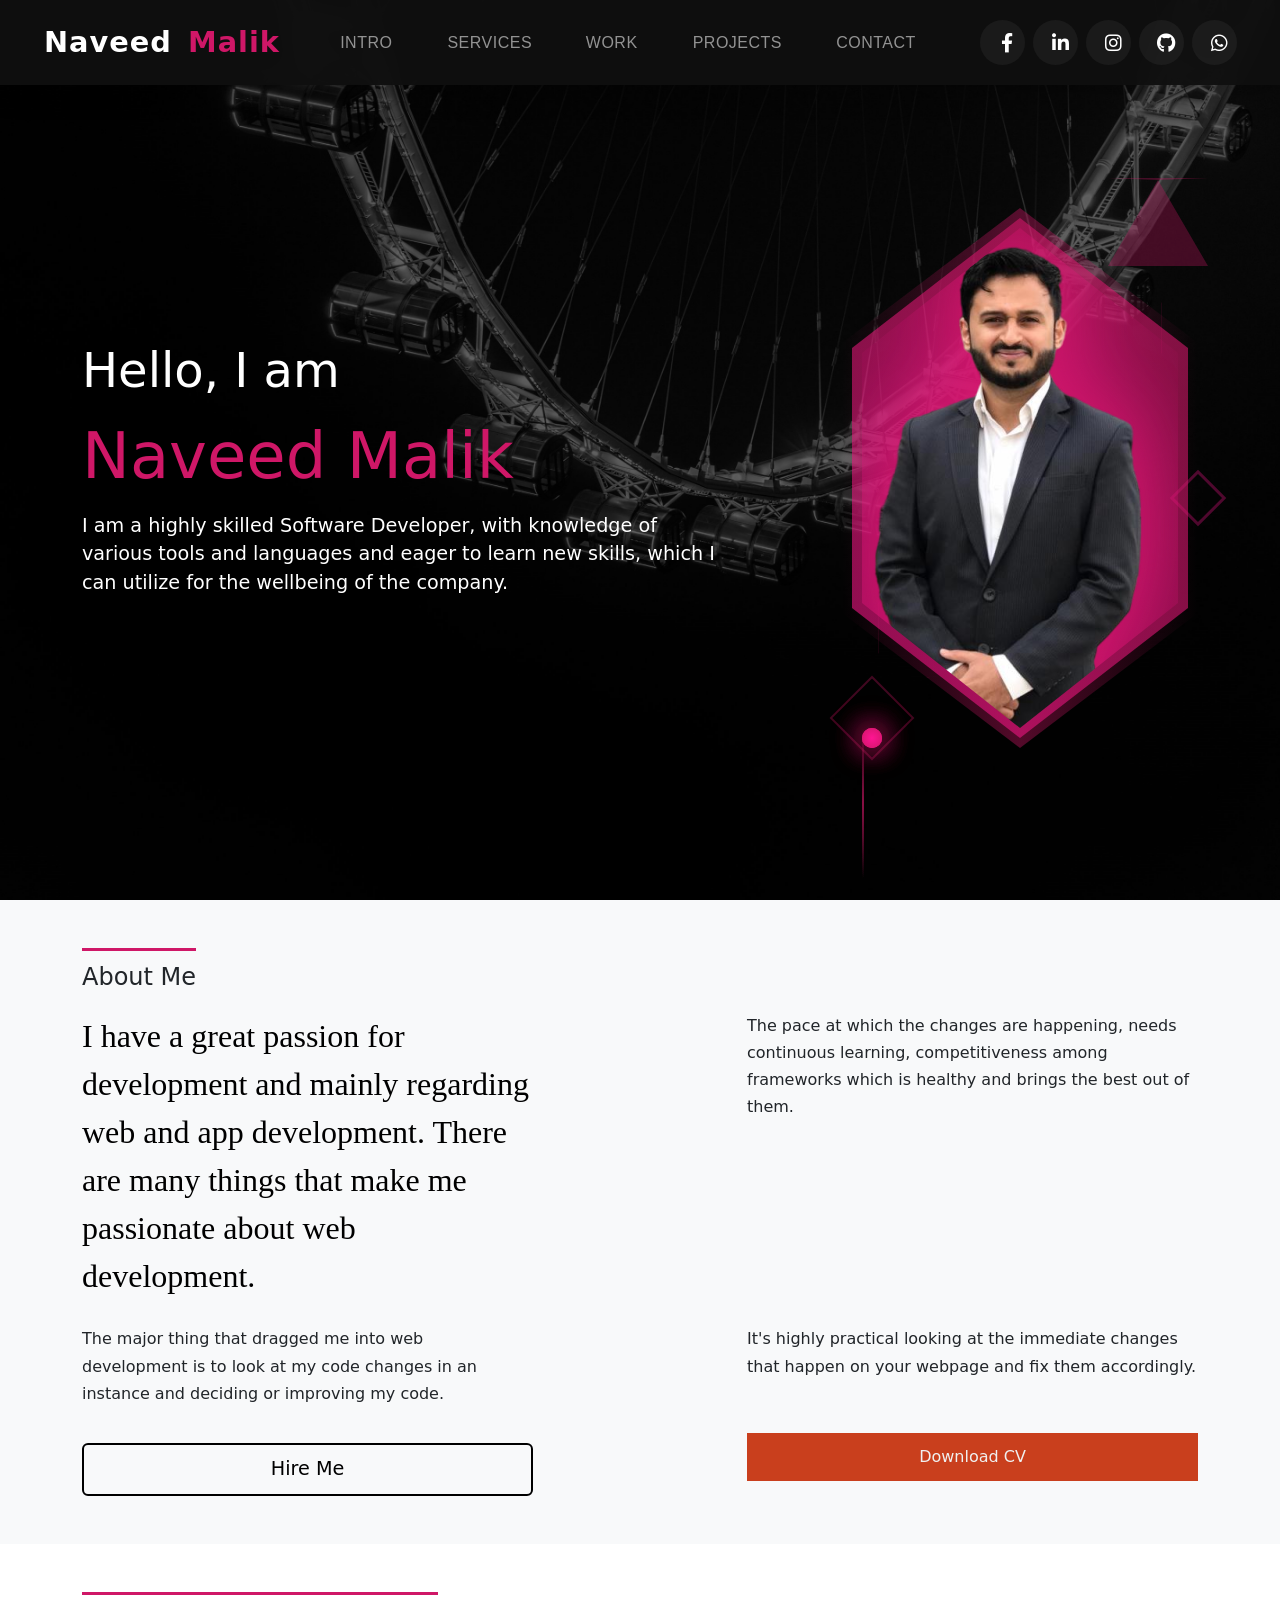
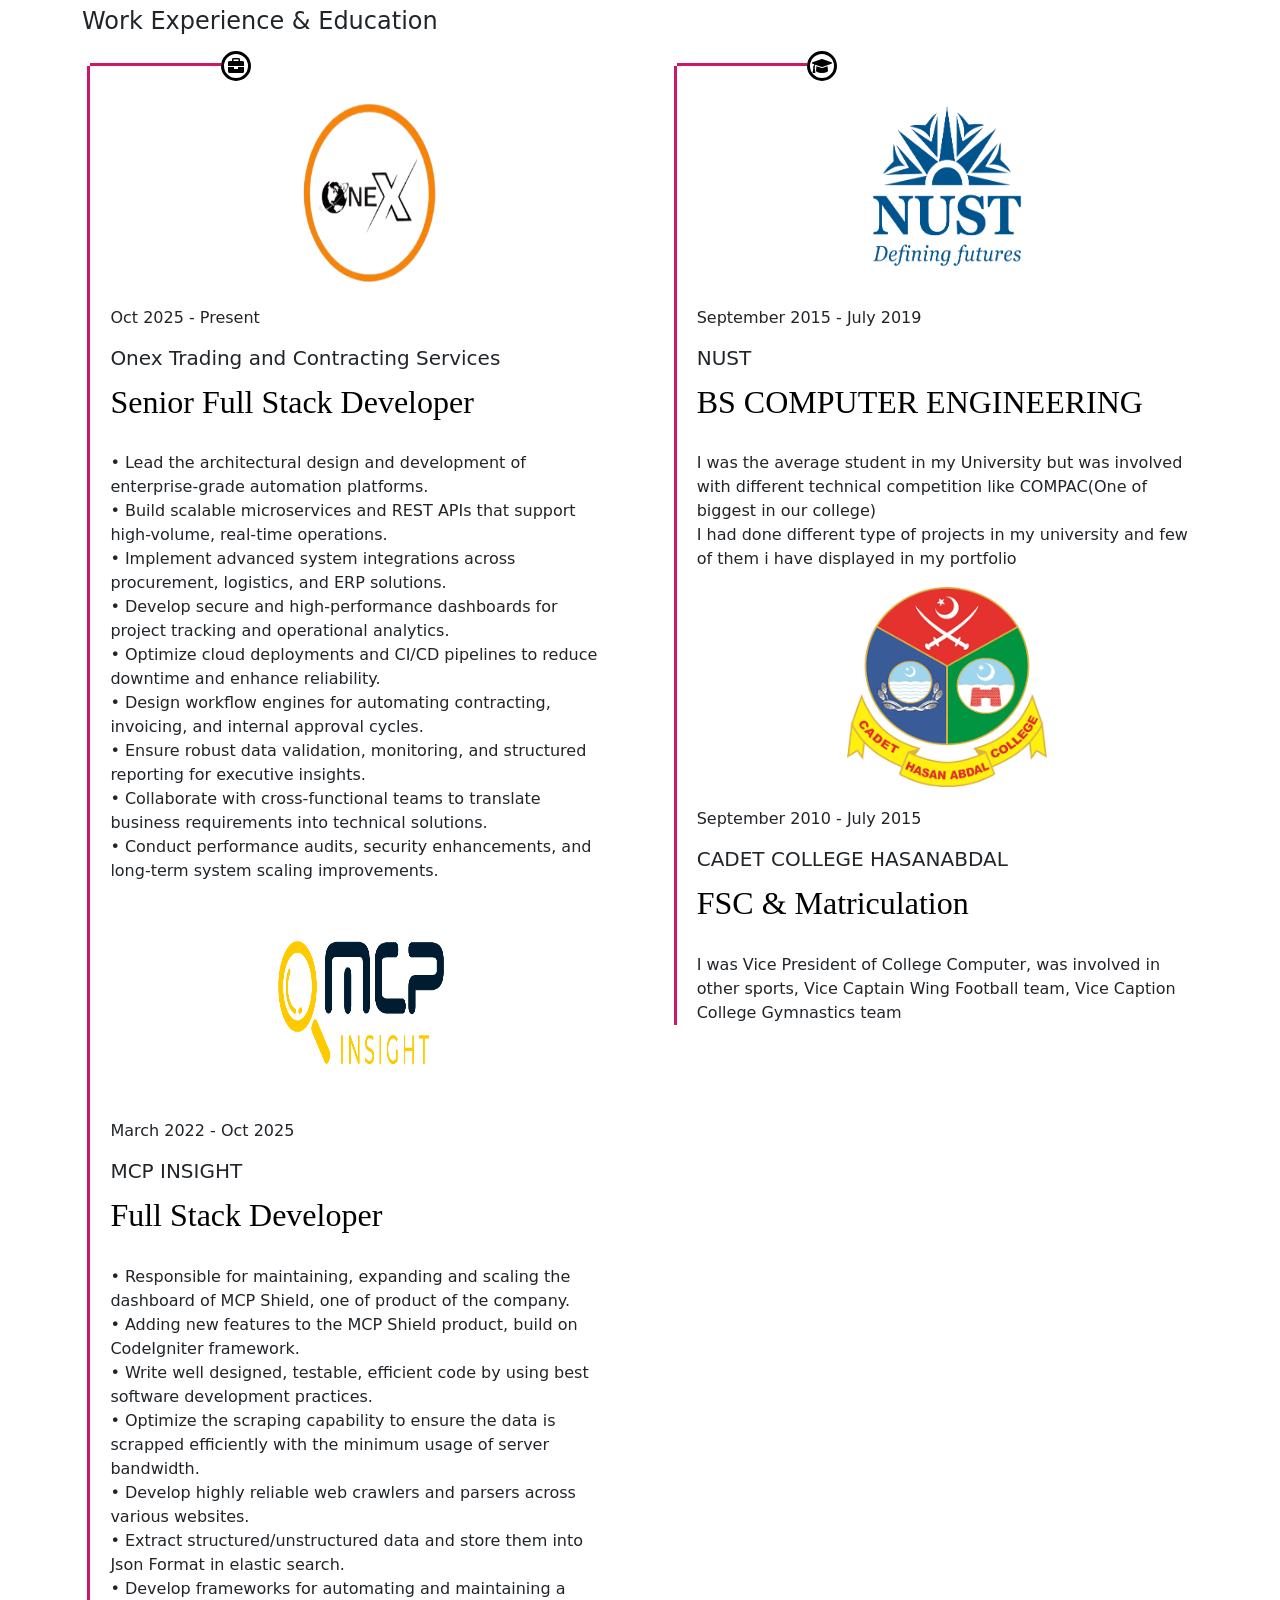
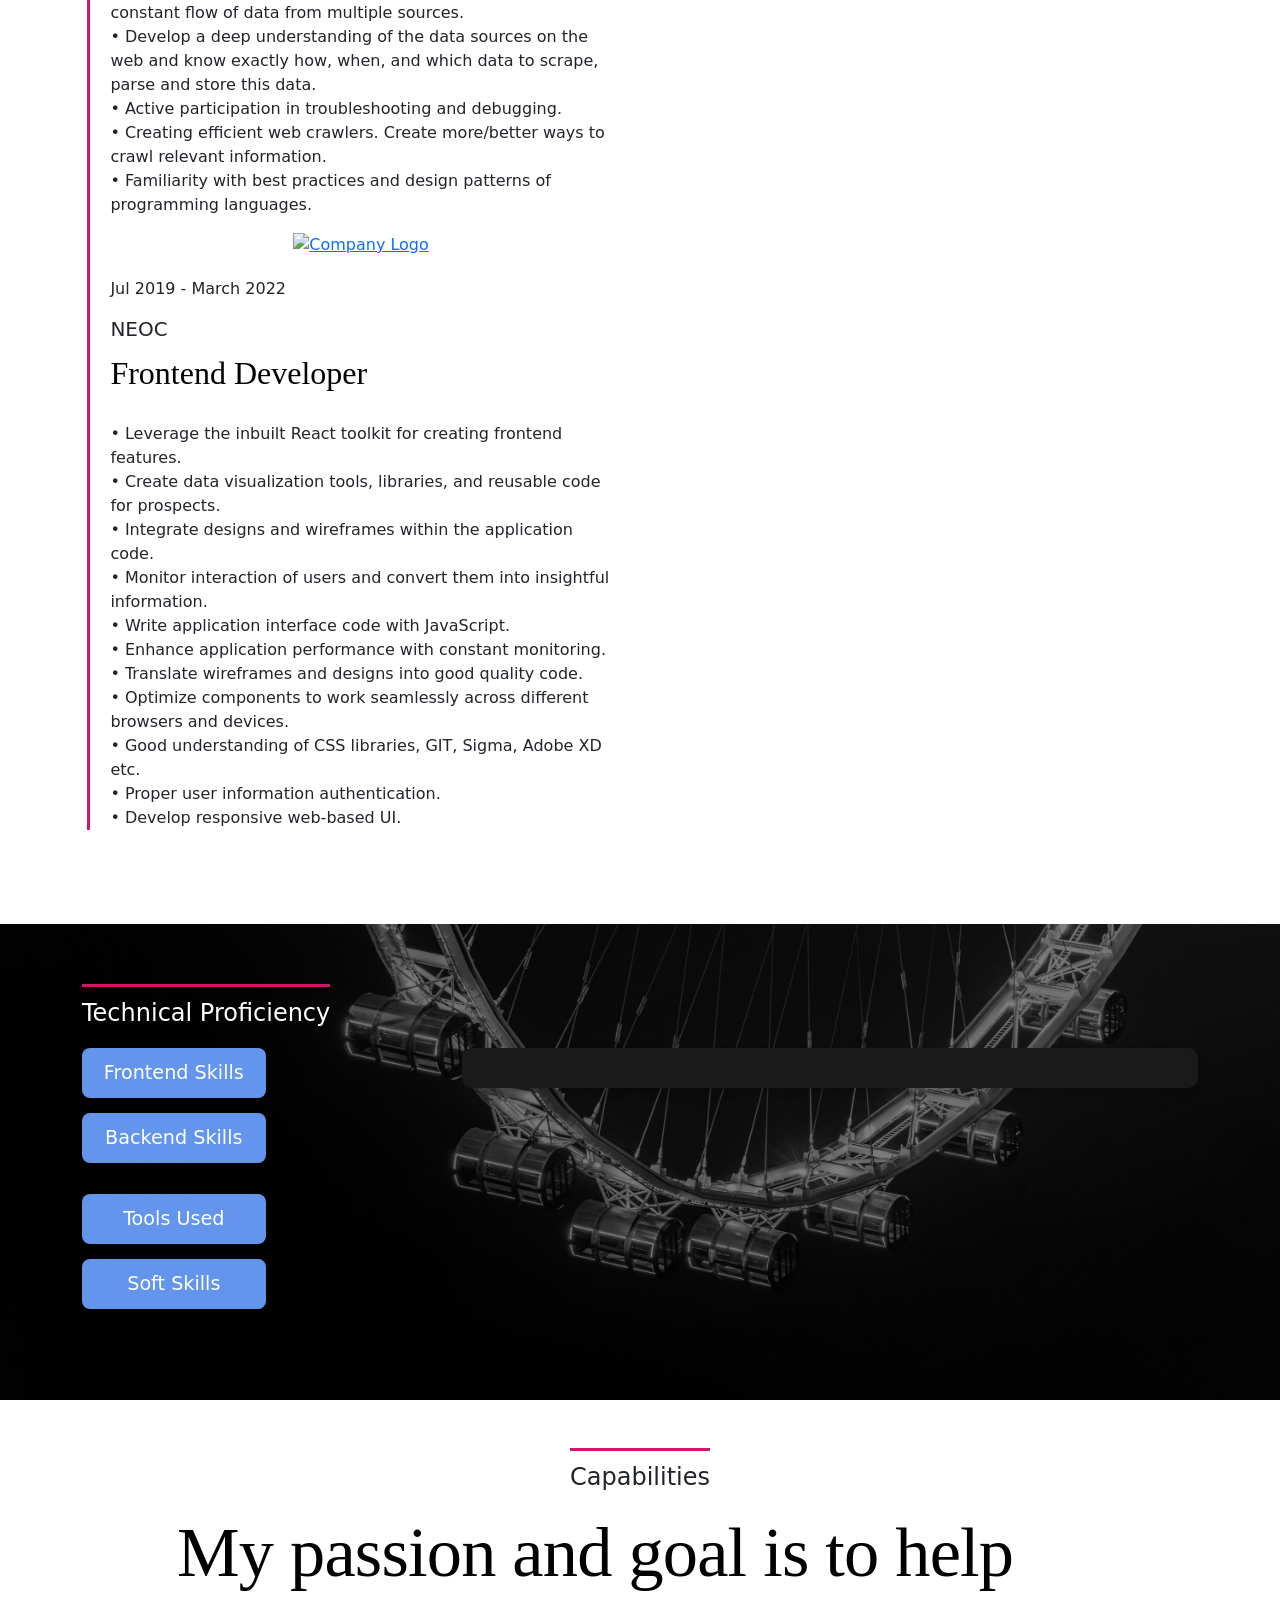
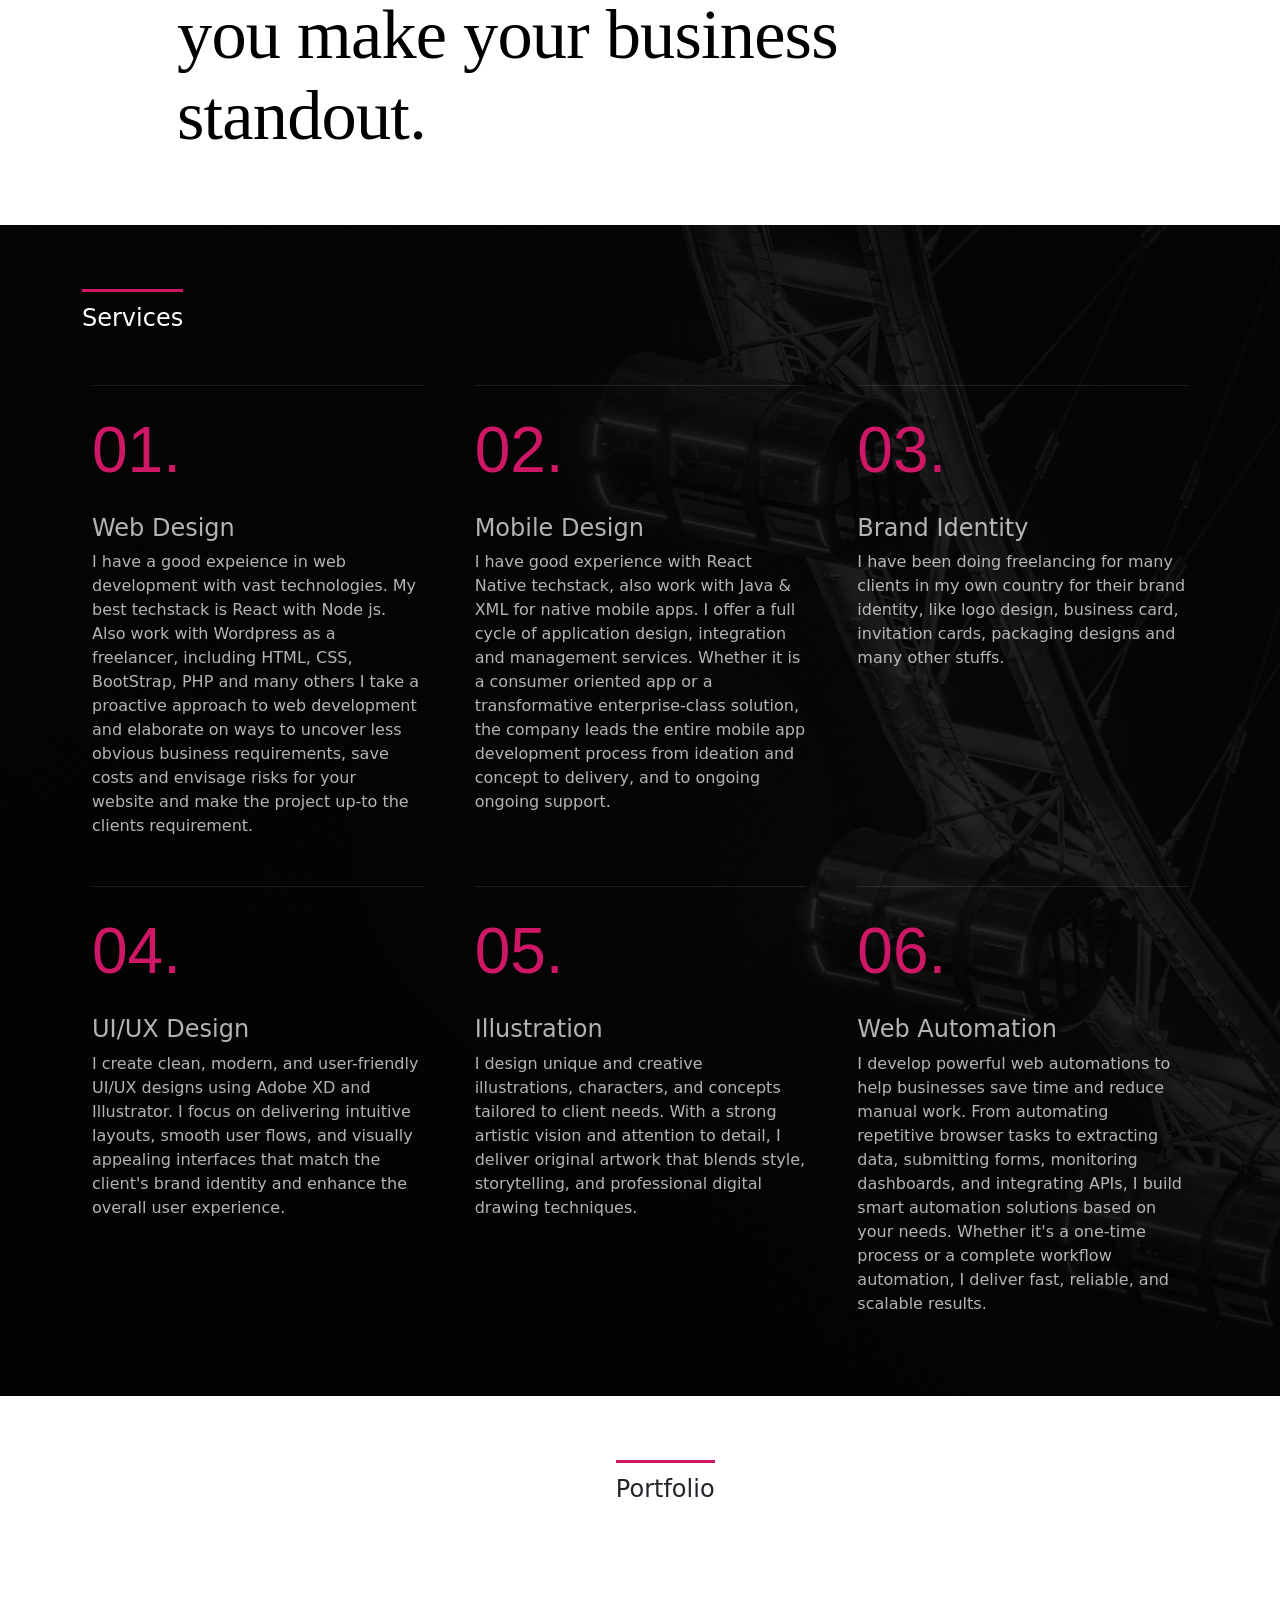
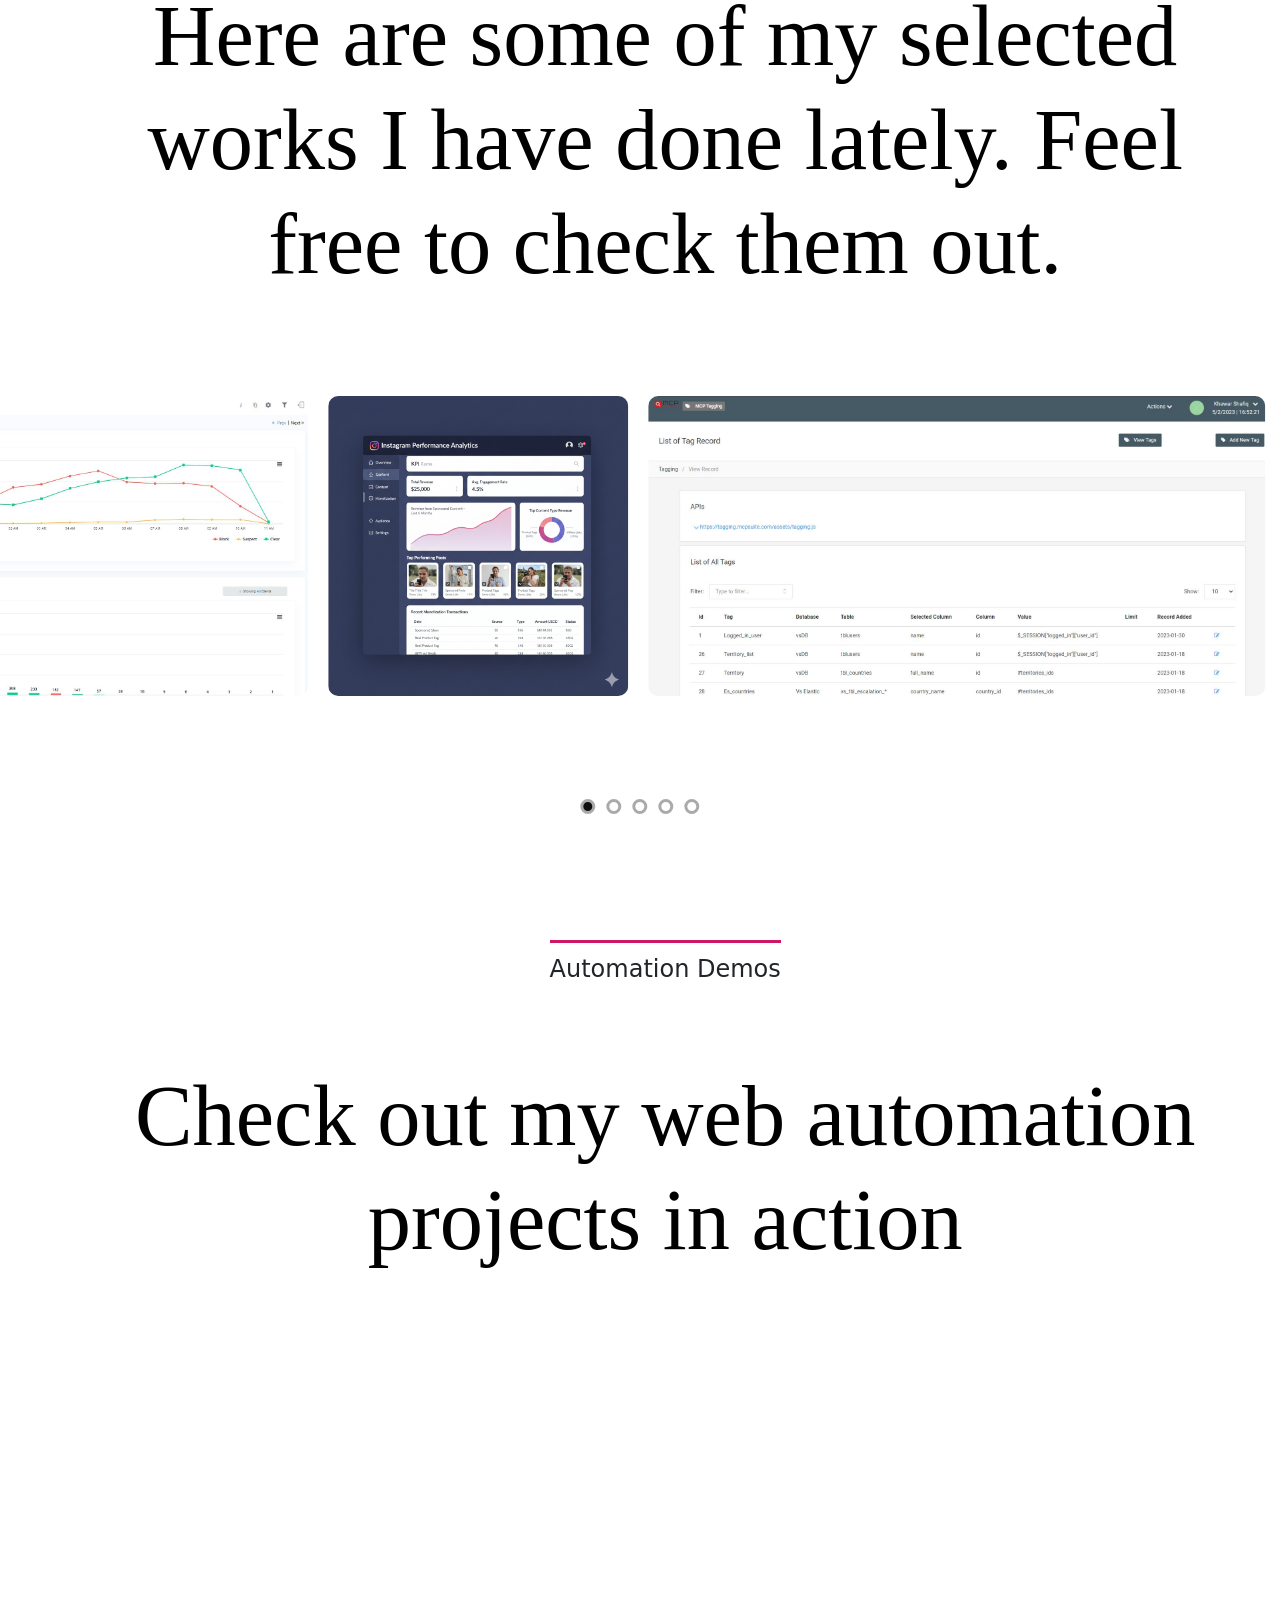
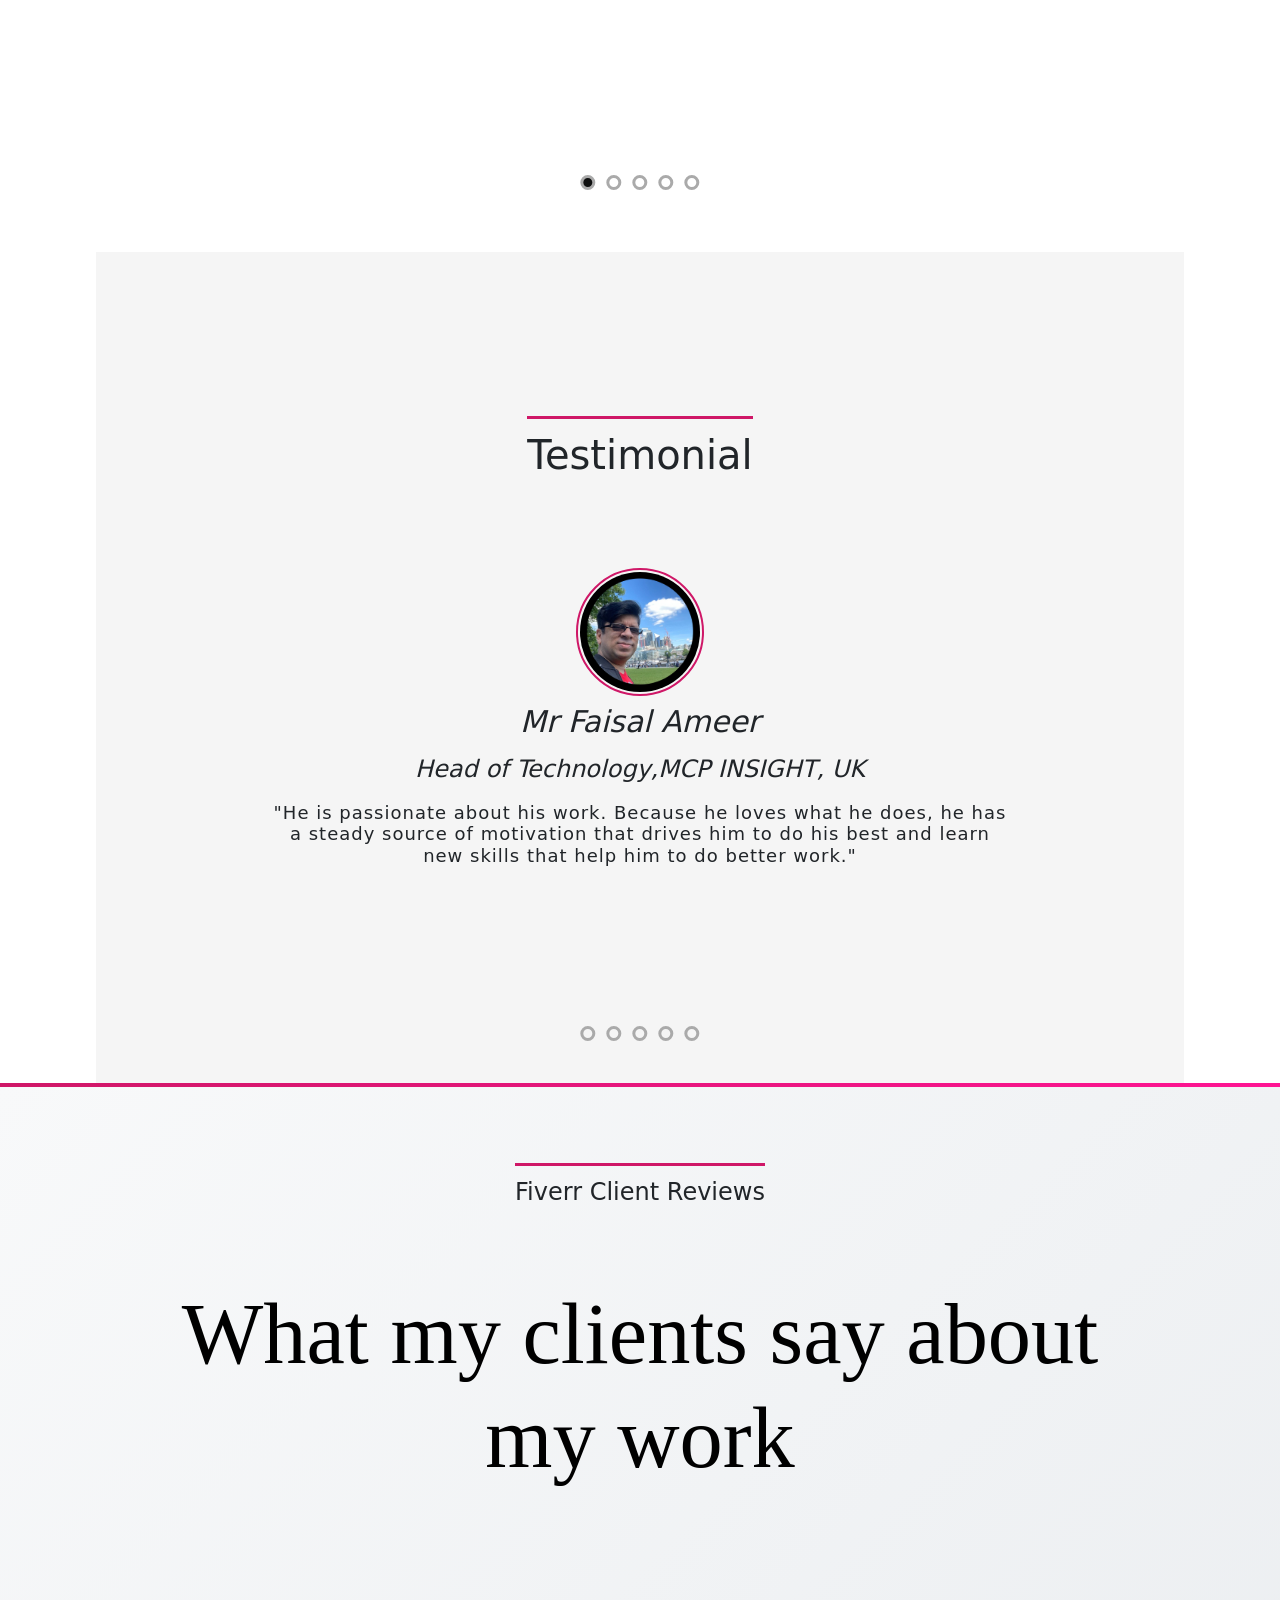
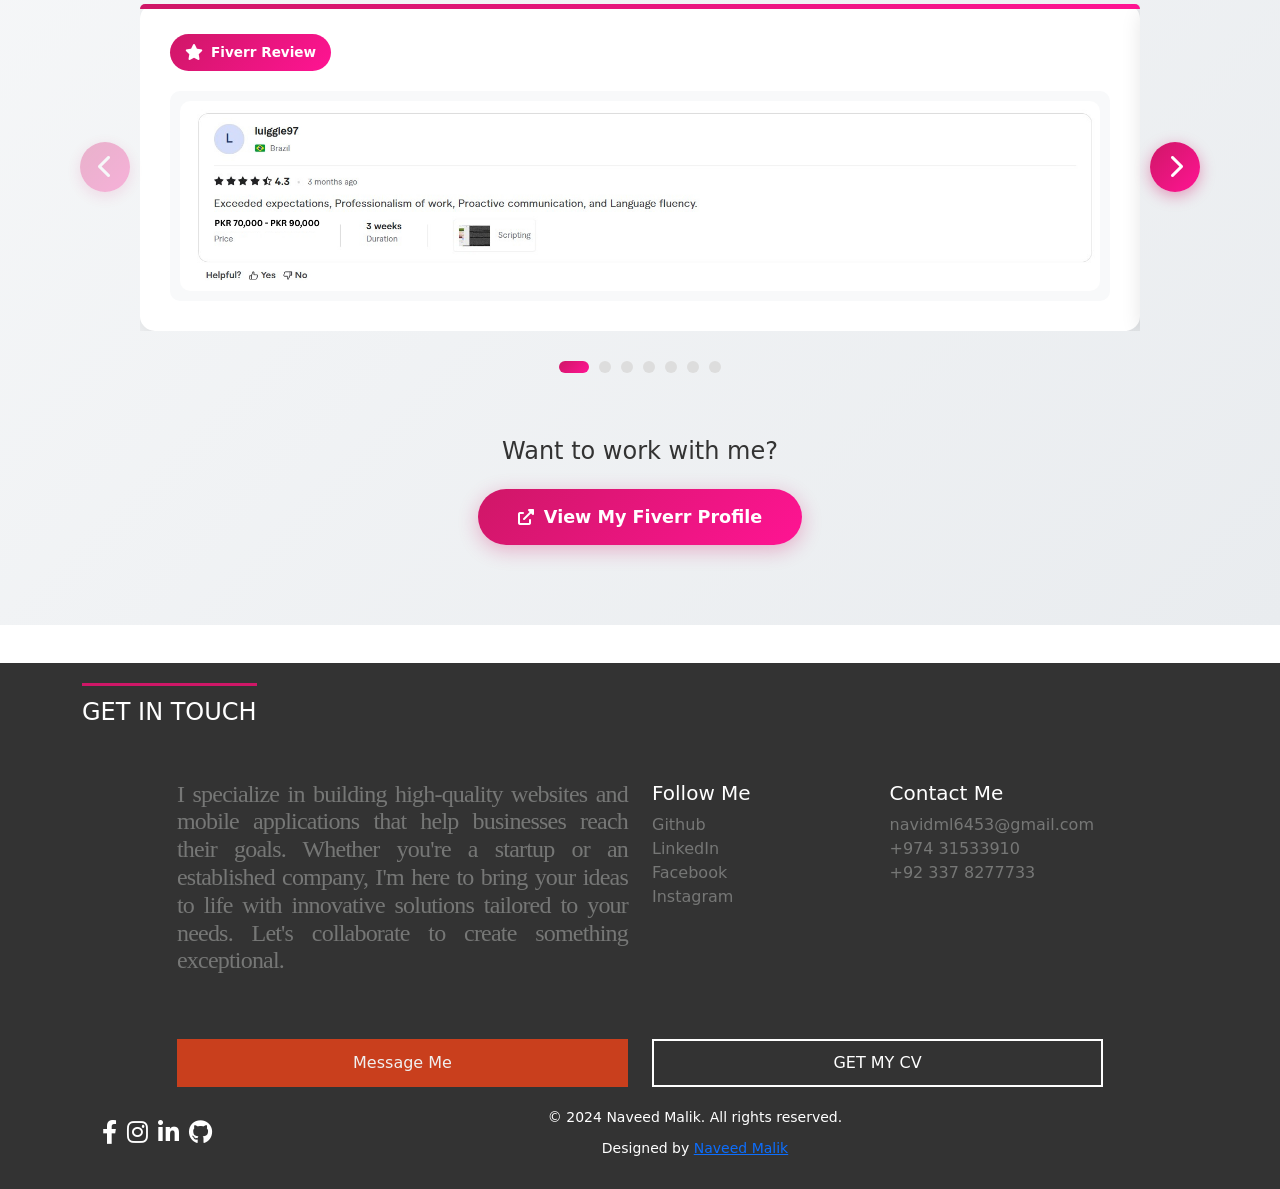
==== index.html @ 84400320 "new fixes" ====
<!DOCTYPE html>
<html lang="en">

<head>
    <meta charset="UTF-8">
    <meta name="viewport" content="width=device-width, initial-scale=1.0">
    <title>Naveed Malik - Portfolio</title>
    <link href="https://cdn.jsdelivr.net/npm/bootstrap@5.1.3/dist/css/bootstrap.min.css" rel="stylesheet">
    <link href="styles.css" rel="stylesheet">
    <link href="navbar_style.css" rel="stylesheet">
    <link href="portfolio_style.css" rel="stylesheet">
    <link href="automation_style.css" rel="stylesheet">
    <link href="testimonials_style.css" rel="stylesheet">
    <link href="fiverr_reviews_style.css" rel="stylesheet">
    <link rel="stylesheet" href="https://cdnjs.cloudflare.com/ajax/libs/aos/2.3.4/aos.css" />
    <link rel="stylesheet" href="https://cdnjs.cloudflare.com/ajax/libs/font-awesome/6.0.0-beta3/css/all.min.css">
</head>

<body>
    <!-- Navbar -->
    <nav class="navbar navbar-expand-lg navbar-dark fixed-top modern-navbar">
        <div class="container-fluid">
            <!-- Brand -->
            <a class="navbar-brand brand-logo" href="#">
                <span class="brand-text">Naveed</span>
                <span class="brand-highlight">Malik</span>
            </a>

            <!-- Toggle Button for Mobile View -->
            <button class="navbar-toggler custom-toggler" type="button" data-bs-toggle="collapse"
                data-bs-target="#navbarNav" aria-controls="navbarNav" aria-expanded="false"
                aria-label="Toggle navigation">
                <span class="navbar-toggler-icon"></span>
            </button>

            <!-- Navbar Links and Social Media Icons -->
            <div class="collapse navbar-collapse justify-content-between" id="navbarNav">
                <!-- Centered Nav Items -->
                <ul class="navbar-nav mx-auto modern-nav">
                    <li class="nav-item">
                        <a class="nav-link nav-link-modern" href="#home">
                            <span class="nav-text">Intro</span>
                            <span class="nav-underline"></span>
                        </a>
                    </li>
                    <li class="nav-item">
                        <a class="nav-link nav-link-modern" href="#services">
                            <span class="nav-text">Services</span>
                            <span class="nav-underline"></span>
                        </a>
                    </li>
                    <li class="nav-item">
                        <a class="nav-link nav-link-modern" href="#work-experience">
                            <span class="nav-text">Work</span>
                            <span class="nav-underline"></span>
                        </a>
                    </li>
                    <li class="nav-item">
                        <a class="nav-link nav-link-modern" href="#portfolio">
                            <span class="nav-text">Projects</span>
                            <span class="nav-underline"></span>
                        </a>
                    </li>
                    <li class="nav-item">
                        <a class="nav-link nav-link-modern" href="#contact">
                            <span class="nav-text">Contact</span>
                            <span class="nav-underline"></span>
                        </a>
                    </li>
                </ul>

                <!-- Social Media Icons -->
                <ul class="navbar-nav ms-auto social-nav">
                    <li class="nav-item">
                        <a class="nav-link social-link" href="https://www.facebook.com/profile.php?id=61584345741891"
                            target="_blank">
                            <i class="fab fa-facebook-f"></i>
                        </a>
                    </li>
                    <li class="nav-item">
                        <a class="nav-link social-link" href="https://www.linkedin.com/in/naveed-malik-16a42a182/"
                            target="_blank">
                            <i class="fab fa-linkedin-in"></i>
                        </a>
                    </li>
                    <li class="nav-item">
                        <a class="nav-link social-link" href="https://www.instagram.com/studiotechhive/"
                            target="_blank">
                            <i class="fab fa-instagram"></i>
                        </a>
                    </li>
                    <li class="nav-item">
                        <a class="nav-link social-link" href="https://github.com/malikdesigner/" target="_blank">
                            <i class="fab fa-github"></i>
                        </a>
                    </li>
                    <li class="nav-item">
                        <a class="nav-link social-link" href="https://wa.link/rymhg3" target="_blank">
                            <i class="fab fa-whatsapp"></i>
                        </a>
                    </li>
                </ul>
            </div>
        </div>
    </nav>

    <style>
        /* Home Section */
        #home {
            position: relative;
            background-image: url('./images/services-bg-color.jpg');
            background-size: cover;
            background-position: center;
            color: #fff;
            overflow: hidden;
        }

        .image-column {
            position: relative;
            padding: 2rem;
        }

        .profile-image-wrapper {
            position: relative;
            width: 400px;
            height: 500px;
            margin: 0 auto;
            perspective: 1000px;
        }

        /* Hexagon Shape */
        .profile-image {
            width: 100%;
            height: 100%;
            object-fit: cover;
            clip-path: polygon(50% 0%, 100% 25%, 100% 75%, 50% 100%, 0% 75%, 0% 25%);
            border: none;
            position: relative;
            z-index: 2;
            animation: float 6s ease-in-out infinite;
            filter: drop-shadow(0 0 30px rgba(207, 23, 103, 0.8)) drop-shadow(0 0 60px rgba(255, 20, 147, 0.6));
            transition: all 0.5s ease;
        }

        .profile-image:hover {
            transform: scale(1.05) rotateY(10deg);
            filter: drop-shadow(0 0 40px rgba(207, 23, 103, 1)) drop-shadow(0 0 80px rgba(255, 20, 147, 0.8));
        }

        /* Animated border frame */
        .profile-image-wrapper::before {
            content: '';
            position: absolute;
            top: -10px;
            left: -10px;
            right: -10px;
            bottom: -10px;
            clip-path: polygon(50% 0%, 100% 25%, 100% 75%, 50% 100%, 0% 75%, 0% 25%);
            background: linear-gradient(45deg, #cf1767, #ff1493, #cf1767, #ff1493);
            background-size: 300% 300%;
            z-index: 1;
            animation: gradient-shift 4s ease infinite;
            opacity: 0.6;
        }

        .profile-image-wrapper::after {
            content: '';
            position: absolute;
            top: -20px;
            left: -20px;
            right: -20px;
            bottom: -20px;
            clip-path: polygon(50% 0%, 100% 25%, 100% 75%, 50% 100%, 0% 75%, 0% 25%);
            background: linear-gradient(90deg, transparent, #cf1767, transparent);
            z-index: 0;
            animation: rotate-border 3s linear infinite;
            opacity: 0.4;
        }

        /* Geometric decorative elements */
        .geometric-shape {
            position: absolute;
            border: 2px solid #cf1767;
            opacity: 0.3;
            animation: rotate-shape 20s linear infinite;
        }

        .geometric-shape.triangle {
            width: 0;
            height: 0;
            border-left: 50px solid transparent;
            border-right: 50px solid transparent;
            border-bottom: 86px solid #cf1767;
            top: -50px;
            right: -30px;
            animation: float-triangle 5s ease-in-out infinite;
        }

        .geometric-shape.square {
            width: 60px;
            height: 60px;
            bottom: -20px;
            left: -20px;
            transform: rotate(45deg);
            animation: rotate-square 8s linear infinite;
        }

        .geometric-shape.diamond {
            width: 40px;
            height: 40px;
            background: transparent;
            border: 3px solid #ff1493;
            transform: rotate(45deg);
            top: 50%;
            right: -40px;
            animation: pulse-diamond 3s ease-in-out infinite;
        }

        /* Glowing orbs */
        .glowing-orb {
            position: absolute;
            width: 20px;
            height: 20px;
            background: radial-gradient(circle, #ff1493, #cf1767);
            border-radius: 50%;
            box-shadow: 0 0 30px rgba(207, 23, 103, 0.8);
            animation: float-orb 6s ease-in-out infinite;
        }

        .glowing-orb:nth-child(1) {
            top: 10%;
            left: -10%;
            animation-delay: 0s;
        }

        .glowing-orb:nth-child(2) {
            bottom: 15%;
            right: -10%;
            animation-delay: 2s;
        }

        .glowing-orb:nth-child(3) {
            top: 60%;
            left: -15%;
            animation-delay: 4s;
        }

        /* Light rays effect */
        .light-ray {
            position: absolute;
            width: 2px;
            height: 150px;
            background: linear-gradient(to bottom, transparent, #cf1767, transparent);
            opacity: 0.3;
            animation: ray-rotate 10s linear infinite;
        }

        .light-ray:nth-child(1) {
            top: 50%;
            left: 50%;
            transform-origin: top center;
        }

        .light-ray:nth-child(2) {
            top: 50%;
            left: 50%;
            transform-origin: top center;
            animation-delay: -3.33s;
        }

        .light-ray:nth-child(3) {
            top: 50%;
            left: 50%;
            transform-origin: top center;
            animation-delay: -6.66s;
        }

        /* Hexagonal grid background */
        .hex-grid {
            position: absolute;
            width: 100%;
            height: 100%;
            opacity: 0.1;
            z-index: 0;
        }

        .hex-grid::before,
        .hex-grid::after {
            content: '';
            position: absolute;
            width: 100px;
            height: 100px;
            clip-path: polygon(50% 0%, 100% 25%, 100% 75%, 50% 100%, 0% 75%, 0% 25%);
            border: 1px solid #cf1767;
        }

        .hex-grid::before {
            top: 10%;
            right: 5%;
            animation: pulse-hex 4s ease-in-out infinite;
        }

        .hex-grid::after {
            bottom: 10%;
            left: 5%;
            animation: pulse-hex 4s ease-in-out infinite 2s;
        }

        /* Animations */
        @keyframes float {

            0%,
            100% {
                transform: translateY(0px);
            }

            50% {
                transform: translateY(-20px);
            }
        }

        @keyframes gradient-shift {
            0% {
                background-position: 0% 50%;
            }

            50% {
                background-position: 100% 50%;
            }

            100% {
                background-position: 0% 50%;
            }
        }

        @keyframes rotate-border {
            0% {
                transform: rotate(0deg);
            }

            100% {
                transform: rotate(360deg);
            }
        }

        @keyframes rotate-shape {
            0% {
                transform: rotate(0deg);
            }

            100% {
                transform: rotate(360deg);
            }
        }

        @keyframes float-triangle {

            0%,
            100% {
                transform: translateY(0) rotate(0deg);
            }

            50% {
                transform: translateY(-30px) rotate(180deg);
            }
        }

        @keyframes rotate-square {
            0% {
                transform: rotate(45deg) scale(1);
            }

            50% {
                transform: rotate(225deg) scale(1.2);
            }

            100% {
                transform: rotate(405deg) scale(1);
            }
        }

        @keyframes pulse-diamond {

            0%,
            100% {
                transform: rotate(45deg) scale(1);
                opacity: 0.3;
            }

            50% {
                transform: rotate(45deg) scale(1.5);
                opacity: 0.8;
            }
        }

        @keyframes float-orb {

            0%,
            100% {
                transform: translateY(0) translateX(0);
            }

            33% {
                transform: translateY(-30px) translateX(20px);
            }

            66% {
                transform: translateY(-10px) translateX(-15px);
            }
        }

        @keyframes ray-rotate {
            0% {
                transform: rotate(0deg);
            }

            100% {
                transform: rotate(360deg);
            }
        }

        @keyframes pulse-hex {

            0%,
            100% {
                transform: scale(1);
                opacity: 0.1;
            }

            50% {
                transform: scale(1.2);
                opacity: 0.3;
            }
        }

        /* Responsive */
        @media (max-width: 768px) {
            .profile-image-wrapper {
                width: 300px;
                height: 375px;
            }

            .geometric-shape.triangle {
                border-left: 30px solid transparent;
                border-right: 30px solid transparent;
                border-bottom: 52px solid #cf1767;
            }

            .geometric-shape.square {
                width: 40px;
                height: 40px;
            }
        }

        .text-content {
            text-align: left;
            position: relative;
        }

        .text-content h2 {
            color: white;
        }

        .typing-container {
            font-size: 4.0rem;
            font-weight: 500;
            white-space: nowrap;
            overflow: hidden;
            color: #cf1767;
            height: 6.5rem;
            display: inline-block;
        }
    </style>

    <!-- Home Section -->
    <section id="home" class="d-flex align-items-center vh-100">
        <div class="container text-center text-md-start">
            <div class="row">
                <div
                    class="col-md-7 d-flex flex-column justify-content-left align-items-left align-self-center text-content">
                    <h1>Hello, I am </h1>
                    <div id="typing-container" class="typing-container"></div>
                    <p>
                        I am a highly skilled Software Developer, with knowledge of various tools and languages and
                        eager to
                        learn new skills, which I can utilize for the wellbeing of the company.
                    </p>
                </div>
                <div class="col-md-1"></div>
                <div class="col-md-4 d-flex justify-content-center align-items-center image-column">
                    <div class="profile-image-wrapper">
                        <div class="hex-grid"></div>
                        <img src="./images/my_profile.png" alt="Your Image" class="profile-image">
                        <div class="geometric-shape triangle"></div>
                        <div class="geometric-shape square"></div>
                        <div class="geometric-shape diamond"></div>
                        <div class="glowing-orb"></div>
                        <div class="glowing-orb"></div>
                        <div class="glowing-orb"></div>
                        <div class="light-ray"></div>
                        <div class="light-ray"></div>
                        <div class="light-ray"></div>
                    </div>
                </div>
            </div>
        </div>
    </section>

    <!-- About Section -->
    <section id="about" class="s-about py-5">
        <div class="container">
            <div class="row heading-block" data-aos="fade-up">
                <div class="col-lg-12">
                    <h2 class="section-heading">About Me</h2>
                </div>
            </div>
            <div class="row about-me__content" data-aos="fade-up">
                <div class="col-lg-12 about-me__text">
                    <div class="row">
                        <div class="col-lg-5">
                            <p class="lead">
                                I have a great passion for development and mainly regarding web
                                and app development. There are many things that make me passionate
                                about web development.
                            </p>
                        </div>
                        <div class="col-lg-2"></div>
                        <div class="col-lg-5">
                            <p>
                                The pace at which the changes are happening, needs continuous
                                learning, competitiveness among frameworks which is healthy and
                                brings the best out of them.
                            </p>
                        </div>
                    </div>
                    <div class="row">
                        <div class="col-lg-5">
                            <p>
                                The major thing that dragged me into web development is to look at
                                my code changes in an instance and deciding or improving my code.
                            </p>
                        </div>
                        <div class="col-lg-2"></div>
                        <div class="col-lg-5">
                            <p>
                                It's highly practical looking at the immediate changes that happen
                                on your webpage and fix them accordingly.
                            </p>
                        </div>
                    </div>
                </div>
            </div>
            <div class="row about-me__buttons">
                <div class="col-lg-5 tab-full" data-aos="fade-up">
                    <a href="#contact" class="btn btn--stroke w-100">Hire Me</a>
                </div>
                <div class="col-lg-2 tab-full" data-aos="fade-up">
                </div>
                <div class="col-lg-5 tab-full" data-aos="fade-up">
                    <a href="Naveed_Malik_Software_Engr.pdf" download class="message_me btn-custom">Download CV</a>
                </div>
            </div>
        </div>
    </section>

    <!-- Work Experience Section -->
    <section id="work-experience" class="py-5">
        <div class="container">
            <h2 class="section-heading text-center">Work Experience & Education</h2>
            <div class="row" style="margin-left: -4%;">
                <div class="col-md-6 work-item" data-aos="fade-up">
                    <div class="work-item-content">
                        <div class="work-item-icon-top">
                            <i class="fas fa-briefcase"></i>
                        </div>

                        <!-- NEW COMPANY (CURRENT JOB) -->
                        <div class="text-center">
                            <a href="#" target="_blank">
                                <img src="./images/profile/Onex.png" style="width:200px;height:200px" alt="Company Logo"
                                    class="company-logo image-transition">
                            </a>
                        </div>

                        <div class="work-content">
                            <div class="work-header">
                                <p class="timeline__timeframe">Oct 2025 - Present</p>
                                <h5>Onex Trading and Contracting Services</h5>
                                <p class="lead">Senior Full Stack Developer</p>
                            </div>

                            <p class="work-description">
                                • Lead the architectural design and development of enterprise-grade automation
                                platforms.<br />
                                • Build scalable microservices and REST APIs that support high-volume, real-time
                                operations.<br />
                                • Implement advanced system integrations across procurement, logistics, and ERP
                                solutions.<br />
                                • Develop secure and high-performance dashboards for project tracking and operational
                                analytics.<br />
                                • Optimize cloud deployments and CI/CD pipelines to reduce downtime and enhance
                                reliability.<br />
                                • Design workflow engines for automating contracting, invoicing, and internal approval
                                cycles.<br />
                                • Ensure robust data validation, monitoring, and structured reporting for executive
                                insights.<br />
                                • Collaborate with cross-functional teams to translate business requirements into
                                technical solutions.<br />
                                • Conduct performance audits, security enhancements, and long-term system scaling
                                improvements.<br />
                            </p>
                        </div>

                        <!-- MCP Insight -->
                        <div class="text-center">
                            <a href="https://mcpinsight.com/" target="_blank">
                                <img src="./images/mcpinsight-bg-login.png" style="width:200px;height:200px"
                                    alt="Company Logo" class="company-logo image-transition">
                            </a>
                        </div>

                        <div class="work-content">
                            <div class="work-header">
                                <p class="timeline__timeframe">March 2022 - Oct 2025</p>
                                <h5>MCP INSIGHT</h5>
                                <p class="lead">Full Stack Developer</p>
                            </div>
                            <p class="work-description">
                                • Responsible for maintaining, expanding and scaling the dashboard of MCP Shield, one of
                                product of the company.<br />
                                • Adding new features to the MCP Shield product, build on CodeIgniter framework.<br />
                                • Write well designed, testable, efficient code by using best software development
                                practices.<br />
                                • Optimize the scraping capability to ensure the data is scrapped efficiently with the
                                minimum usage of server bandwidth.<br />
                                • Develop highly reliable web crawlers and parsers across various websites.<br />
                                • Extract structured/unstructured data and store them into Json Format in elastic
                                search.<br />
                                • Develop frameworks for automating and maintaining a constant flow of data from
                                multiple sources.<br />
                                • Develop a deep understanding of the data sources on the web and know exactly how,
                                when, and which data to scrape, parse and store this data.<br />
                                • Active participation in troubleshooting and debugging.<br />
                                • Creating efficient web crawlers. Create more/better ways to crawl relevant
                                information.<br />
                                • Familiarity with best practices and design patterns of programming languages.<br />
                            </p>
                        </div>

                        <!-- NEOC -->
                        <div class="text-center">
                            <a href="https://epi.gov.pk/emergency-operations-center/" target="_blank">
                                <img src="https://www.eoc.gov.pk/assets/images/eoc-logo_old.png"
                                    style="width:200px;height:200px" alt="Company Logo"
                                    class="company-logo image-transition">
                            </a>
                        </div>
                        <div class="work-content">
                            <div class="work-header">
                                <p class="timeline__timeframe">Jul 2019 - March 2022</p>
                                <h5>NEOC</h5>
                                <p class="lead">Frontend Developer</p>
                            </div>
                            <p class="work-description">
                                • Leverage the inbuilt React toolkit for creating frontend features.<br />
                                • Create data visualization tools, libraries, and reusable code for prospects.<br />
                                • Integrate designs and wireframes within the application code.<br />
                                • Monitor interaction of users and convert them into insightful information.<br />
                                • Write application interface code with JavaScript.<br />
                                • Enhance application performance with constant monitoring.<br />
                                • Translate wireframes and designs into good quality code.<br />
                                • Optimize components to work seamlessly across different browsers and devices.<br />
                                • Good understanding of CSS libraries, GIT, Sigma, Adobe XD etc.<br />
                                • Proper user information authentication.<br />
                                • Develop responsive web-based UI.<br />
                            </p>
                        </div>
                    </div>
                </div>

                <!-- Education Column -->
                <div class="col-md-6 work-item" data-aos="fade-up">
                    <div class="work-item-content">
                        <div class="work-item-icon-top">
                            <i class="fas fa-graduation-cap"></i>
                        </div>

                        <div class="text-center">
                            <a href="https://nust.edu.pk/" target="_blank">
                                <img src="./images/profile/NUST-Signature-01.png" style="width:200px;height:200px"
                                    alt="Company Logo" class="image-transition company-logo">
                            </a>
                        </div>
                        <div class="work-content">
                            <div class="work-header">
                                <p class="timeline__timeframe">September 2015 - July 2019</p>
                                <h5>NUST</h5>
                                <p class="lead">BS COMPUTER ENGINEERING</p>
                            </div>
                            <p class="work-description">
                                I was the average student in my University but was involved
                                with different technical competition like COMPAC(One of
                                biggest in our college)<br />
                                I had done different type of projects in my university and
                                few of them i have displayed in my portfolio
                            </p>
                        </div>

                        <div class="text-center">
                            <a href="https://cch.edu.pk/" target="_blank">
                                <img src="./images/profile/cch.png" style="width:200px;height:200px" alt="Company Logo"
                                    class="company-logo image-transition">
                            </a>
                        </div>
                        <div class="work-content">
                            <div class="work-header">
                                <p class="timeline__timeframe">September 2010 - July 2015</p>
                                <h5>CADET COLLEGE HASANABDAL</h5>
                                <p class="lead">FSC & Matriculation</p>
                            </div>
                            <p class="work-description">
                                I was Vice President of College Computer, was involved in
                                other sports, Vice Captain Wing Football team, Vice Caption
                                College Gymnastics team
                            </p>
                        </div>
                    </div>
                </div>
            </div>
        </div>
    </section>

    <!-- Technical Proficiency Section -->
    <section id="technical-proficiency" class="t-proficiency ss-dark">
        <div class="shadow-overlay"></div>

        <div class="container">
            <div class="row heading-block" data-aos="fade-up">
                <div class="col-lg-12">
                    <h2 class="section-heading">Technical Proficiency</h2>
                </div>
            </div>
            <div class="row">
                <div class="col-lg-4">
                    <div class="btn-group-vertical w-100 row">
                        <div class="col-md-7 mb-3">
                            <button class="btn btn-primary w-100 btn-lg" data-tab="frontend">Frontend Skills</button>
                            <button class="btn btn-primary w-100 btn-lg" data-tab="backend">Backend Skills</button>
                        </div>
                        <div class="col-md-7 mb-3">
                            <button class="btn btn-primary w-100 btn-lg" data-tab="tools">Tools Used</button>
                            <button class="btn btn-primary w-100 btn-lg" data-tab="soft-skills">Soft Skills</button>
                        </div>
                    </div>
                </div>
                <div class="col-lg-8">
                    <div class="tab-content">
                        <!-- Frontend Skills -->
                        <div class="tab-pane" id="frontend">
                            <div class="skill-item d-flex justify-content-between align-items-center">
                                <h5 class="me-auto">React Js</h5>
                                <span class="ms-auto">70%</span>
                            </div>
                            <div class="progress-bar-container">
                                <div class="progress-bar" data-percentage="70"></div>
                            </div>
                            <div class="skill-item d-flex justify-content-between align-items-center">
                                <h5 class="me-auto">React Native</h5>
                                <span class="ms-auto">75%</span>
                            </div>
                            <div class="progress-bar-container">
                                <div class="progress-bar" data-percentage="75"></div>
                            </div>
                            <div class="skill-item d-flex justify-content-between align-items-center">
                                <h5 class="me-auto">HTML5</h5>
                                <span class="ms-auto">90%</span>
                            </div>
                            <div class="progress-bar-container">
                                <div class="progress-bar" data-percentage="90"></div>
                            </div>
                            <div class="skill-item d-flex justify-content-between align-items-center">
                                <h5 class="me-auto">CSS3</h5>
                                <span class="ms-auto">85%</span>
                            </div>
                            <div class="progress-bar-container">
                                <div class="progress-bar" data-percentage="85"></div>
                            </div>
                            <div class="skill-item d-flex justify-content-between align-items-center">
                                <h5 class="me-auto">Bootstrap</h5>
                                <span class="ms-auto">85%</span>
                            </div>
                            <div class="progress-bar-container">
                                <div class="progress-bar" data-percentage="85"></div>
                            </div>
                            <div class="skill-item d-flex justify-content-between align-items-center">
                                <h5 class="me-auto">Javascript</h5>
                                <span class="ms-auto">80%</span>
                            </div>
                            <div class="progress-bar-container">
                                <div class="progress-bar" data-percentage="80"></div>
                            </div>
                            <div class="skill-item d-flex justify-content-between align-items-center">
                                <h5 class="me-auto">Jquery</h5>
                                <span class="ms-auto">80%</span>
                            </div>
                            <div class="progress-bar-container">
                                <div class="progress-bar" data-percentage="80"></div>
                            </div>
                        </div>

                        <!-- Backend Skills -->
                        <div class="tab-pane" id="backend">
                            <div class="skill-item d-flex justify-content-between align-items-center">
                                <h5 class="me-auto">Node.js</h5>
                                <span class="ms-auto">70%</span>
                            </div>
                            <div class="progress-bar-container">
                                <div class="progress-bar" data-percentage="70"></div>
                            </div>
                            <div class="skill-item d-flex justify-content-between align-items-center">
                                <h5 class="me-auto">Python</h5>
                                <span class="ms-auto">60%</span>
                            </div>
                            <div class="progress-bar-container">
                                <div class="progress-bar" data-percentage="75"></div>
                            </div>
                            <div class="skill-item d-flex justify-content-between align-items-center">
                                <h5 class="me-auto">Php</h5>
                                <span class="ms-auto">85%</span>
                            </div>
                            <div class="progress-bar-container">
                                <div class="progress-bar" data-percentage="80"></div>
                            </div>
                            <div class="skill-item d-flex justify-content-between align-items-center">
                                <h5 class="me-auto">Elasticsearch</h5>
                                <span class="ms-auto">70%</span>
                            </div>
                            <div class="progress-bar-container">
                                <div class="progress-bar" data-percentage="70"></div>
                            </div>
                            <div class="skill-item d-flex justify-content-between align-items-center">
                                <h5 class="me-auto">Mysql</h5>
                                <span class="ms-auto">80%</span>
                            </div>
                            <div class="progress-bar-container">
                                <div class="progress-bar" data-percentage="80"></div>
                            </div>
                        </div>

                        <!-- Tools Used -->
                        <div class="tab-pane" id="tools">
                            <div class="skill-item d-flex justify-content-between align-items-center">
                                <h5 class="me-auto">Git</h5>
                                <span class="ms-auto">85%</span>
                            </div>
                            <div class="progress-bar-container">
                                <div class="progress-bar" data-percentage="85"></div>
                            </div>
                            <div class="skill-item d-flex justify-content-between align-items-center">
                                <h5 class="me-auto">Docker</h5>
                                <span class="ms-auto">60%</span>
                            </div>
                            <div class="progress-bar-container">
                                <div class="progress-bar" data-percentage="60"></div>
                            </div>
                            <div class="skill-item d-flex justify-content-between align-items-center">
                                <h5 class="me-auto">Linux</h5>
                                <span class="ms-auto">70%</span>
                            </div>
                            <div class="progress-bar-container">
                                <div class="progress-bar" data-percentage="70"></div>
                            </div>
                            <div class="skill-item d-flex justify-content-between align-items-center">
                                <h5 class="me-auto">Visual Studio Code</h5>
                                <span class="ms-auto">90%</span>
                            </div>
                            <div class="progress-bar-container">
                                <div class="progress-bar" data-percentage="90"></div>
                            </div>
                        </div>

                        <!-- Soft Skills -->
                        <div class="tab-pane" id="soft-skills">
                            <div class="skill-item d-flex justify-content-between align-items-center">
                                <h5 class="me-auto">Communication</h5>
                                <span class="ms-auto">90%</span>
                            </div>
                            <div class="progress-bar-container">
                                <div class="progress-bar" data-percentage="90"></div>
                            </div>
                            <div class="skill-item d-flex justify-content-between align-items-center">
                                <h5 class="me-auto">Teamwork</h5>
                                <span class="ms-auto">85%</span>
                            </div>
                            <div class="progress-bar-container">
                                <div class="progress-bar" data-percentage="85"></div>
                            </div>
                            <div class="skill-item d-flex justify-content-between align-items-center">
                                <h5 class="me-auto">Problem Solving</h5>
                                <span class="ms-auto">80%</span>
                            </div>
                            <div class="progress-bar-container">
                                <div class="progress-bar" data-percentage="80"></div>
                            </div>
                            <div class="skill-item d-flex justify-content-between align-items-center">
                                <h5 class="me-auto">Collaboration</h5>
                                <span class="ms-auto">75%</span>
                            </div>
                            <div class="progress-bar-container">
                                <div class="progress-bar" data-percentage="75"></div>
                            </div>
                        </div>
                    </div>
                </div>
            </div>
        </div>
    </section>

    <!-- Services Section -->
    <section id="capabilities" class="py-5">
        <div class="container">
            <div class="row heading-block" data-aos="fade-up">
                <div class="col-lg-12" style="text-align: center;">
                    <h2 class="section-heading">Capabilities</h2>
                </div>
            </div>
            <div class="row d-flex flex-column justify-content-center align-items-center align-self-center">
                <div class="col-md-1"></div>
                <div class="col-md-10 ">
                    <p class="text-justify"
                        style='font-family: "Frank Ruhl Libre", serif; font-size: 4.4rem; font-weight: 300; line-height: 1.159; letter-spacing: -0.05rem; color: #000000;'>
                        My passion and goal is to help you make your business standout.
                    </p>
                </div>
                <div class="col-md-1"></div>
            </div>
        </div>
    </section>

    <section id="services" class="s-services ss-dark ">
        <div class="shadow-overlay"></div>

        <div class="container">
            <div class="row heading-block" data-aos="fade-up">
                <div class="col-lg-12">
                    <h2 class="section-heading">Services</h2>
                </div>
            </div>
            <div class="row services-list block-large-1-3 block-medium-1-2 block-tab-full">
                <div class="column item-service" data-aos="fade-up">
                    <div class="item-service__content">
                        <h4 class="item-title">Web Design</h4>
                        <p>
                            I have a good expeience in web development with vast technologies.
                            My best techstack is React with Node js. Also work with Wordpress
                            as a freelancer, including HTML, CSS, BootStrap, PHP and many
                            others I take a proactive approach to web development and
                            elaborate on ways to uncover less obvious business requirements,
                            save costs and envisage risks for your website and make the
                            project up-to the clients requirement.
                        </p>
                    </div>
                </div>

                <div class="column item-service" data-aos="fade-up">
                    <div class="item-service__content">
                        <h4 class="item-title">Mobile Design</h4>
                        <p>
                            I have good experience with React Native techstack, also work with
                            Java & XML for native mobile apps. I offer a full cycle of
                            application design, integration and management services. Whether
                            it is a consumer oriented app or a transformative enterprise-class
                            solution, the company leads the entire mobile app development
                            process from ideation and concept to delivery, and to ongoing
                            ongoing support.
                        </p>
                    </div>
                </div>

                <div class="column item-service" data-aos="fade-up">
                    <div class="item-service__content">
                        <h4 class="item-title">Brand Identity</h4>
                        <p>
                            I have been doing freelancing for many clients in my own country
                            for their brand identity, like logo design, business card,
                            invitation cards, packaging designs and many other stuffs.
                        </p>
                    </div>
                </div>

                <div class="column item-service" data-aos="fade-up">
                    <div class="item-service__content">
                        <h4 class="item-title">UI/UX Design</h4>
                        <p>
                            I create clean, modern, and user-friendly UI/UX designs using Adobe XD
                            and Illustrator. I focus on delivering intuitive layouts, smooth user
                            flows, and visually appealing interfaces that match the client's brand
                            identity and enhance the overall user experience.
                        </p>
                    </div>
                </div>

                <div class="column item-service" data-aos="fade-up">
                    <div class="item-service__content">
                        <h4 class="item-title">Illustration</h4>
                        <p>
                            I design unique and creative illustrations, characters, and concepts
                            tailored to client needs. With a strong artistic vision and attention
                            to detail, I deliver original artwork that blends style, storytelling,
                            and professional digital drawing techniques.
                        </p>
                    </div>
                </div>

                <div class="column item-service" data-aos="fade-up">
                    <div class="item-service__content">
                        <h4 class="item-title">Web Automation</h4>
                        <p>
                            I develop powerful web automations to help businesses save time and reduce manual work.
                            From automating repetitive browser tasks to extracting data, submitting forms, monitoring
                            dashboards, and integrating APIs, I build smart automation solutions based on your needs.
                            Whether it's a one-time process or a complete workflow automation, I deliver fast, reliable,
                            and scalable results.
                        </p>
                    </div>
                </div>
            </div>
        </div>
    </section>

    <!-- Portfolio Section -->
    <div class="row heading-block" id="portfolio" data-aos="fade-up" style="margin-top: 5%; margin-left: 3%;">
        <div class="col-lg-12" style="text-align: center;">
            <h2 class="section-heading">Portfolio</h2>
            <h3 class="section-subheading"> Here are some of my selected works I have done lately. Feel free to
                check them out.</h3>
        </div>
    </div>

    <div class="portfolio-slider">
        <div class="portfolio-contents-wrapper">
            <section class="portfolioRow">
                <div class="portfolioItem active">
                    <div class="image-container">
                        <img src="./images/portfolio/eoc_dashboard.JPG" alt="Project 1">
                        <div class="overlay">
                            <a href="https://github.com/yourprofile/eoc_dashboard" target="_blank" class="github-link">
                                <i class="fab fa-github"></i>
                            </a>
                        </div>
                    </div>
                </div>
                <div class="portfolioItem active">
                    <div class="image-container">
                        <img src="./images/portfolio/food-delivery-app.JPG" alt="Project 2">
                        <div class="overlay">
                            <a href="https://github.com/yourprofile/food-delivery-app" target="_blank"
                                class="github-link">
                                <i class="fab fa-github"></i>
                            </a>
                        </div>
                    </div>
                </div>
                <div class="portfolioItem active">
                    <div class="image-container">
                        <img src="./images/portfolio/facebook-scrapping.png" alt="Project 3">
                        <div class="overlay">
                            <a href="https://github.com/yourprofile/facebook-scrapping" target="_blank"
                                class="github-link">
                                <i class="fab fa-github"></i>
                            </a>
                        </div>
                    </div>
                </div>
                <div class="portfolioItem active">
                    <div class="image-container">
                        <img src="./images/portfolio/mcpnet_dashboard.JPG" alt="Project 4">
                        <div class="overlay">
                            <a href="https://github.com/yourprofile/mcpnet_dashboard" target="_blank"
                                class="github-link">
                                <i class="fab fa-github"></i>
                            </a>
                        </div>
                    </div>
                </div>
                <div class="portfolioItem active">
                    <div class="image-container">
                        <img src="./images/portfolio/mcpshield_dashboard.JPG" alt="Project 5">
                        <div class="overlay">
                            <a href="https://github.com/yourprofile/mcpshield_dashboard" target="_blank"
                                class="github-link">
                                <i class="fab fa-github"></i>
                            </a>
                        </div>
                    </div>
                </div>
                <div class="portfolioItem active">
                    <div class="image-container">
                        <img src="./images/portfolio/instagram-scrapping.png" alt="Project 6">
                        <div class="overlay">
                            <a href="https://github.com/yourprofile/instagram-scrapping" target="_blank"
                                class="github-link">
                                <i class="fab fa-github"></i>
                            </a>
                        </div>
                    </div>
                </div>
                <div class="portfolioItem active">
                    <div class="image-container">
                        <img src="./images/portfolio/tagging.JPG" alt="Project 7">
                        <div class="overlay">
                            <a href="https://github.com/yourprofile/tagging" target="_blank" class="github-link">
                                <i class="fab fa-github"></i>
                            </a>
                        </div>
                    </div>
                </div>
                <div class="portfolioItem active">
                    <div class="image-container">
                        <img src="./images/portfolio/twitter_scrapping.png" alt="Project 8">
                        <div class="overlay">
                            <a href="https://github.com/yourprofile/twitter_scrapping" target="_blank"
                                class="github-link">
                                <i class="fab fa-github"></i>
                            </a>
                        </div>
                    </div>
                </div>
                <div class="portfolioItem active">
                    <div class="image-container">
                        <img src="./images/portfolio/shield.jpeg" alt="Project 9">
                        <div class="overlay">
                            <a href="https://github.com/yourprofile/shield" target="_blank" class="github-link">
                                <i class="fab fa-github"></i>
                            </a>
                        </div>
                    </div>
                </div>
                <div class="portfolioItem active">
                    <div class="image-container">
                        <img src="./images/portfolio/vs4-home.jpg" alt="Project 10">
                        <div class="overlay">
                            <a href="https://github.com/yourprofile/vs4-home" target="_blank" class="github-link">
                                <i class="fab fa-github"></i>
                            </a>
                        </div>
                    </div>
                </div>
                <div class="portfolioItem active">
                    <div class="image-container">
                        <img src="./images/portfolio/vs4-compliance.jpg" alt="Project 11">
                        <div class="overlay">
                            <a href="https://github.com/yourprofile/vs4-compliance" target="_blank" class="github-link">
                                <i class="fab fa-github"></i>
                            </a>
                        </div>
                    </div>
                </div>
                <div class="portfolioItem active">
                    <div class="image-container">
                        <img src="./images/portfolio/project_12.png" alt="Project 11">
                        <div class="overlay">
                            <a href="https://github.com/yourprofile/vs4-compliance" target="_blank" class="github-link">
                                <i class="fab fa-github"></i>
                            </a>
                        </div>
                    </div>
                </div>
                <div class="portfolioItem active">
                    <div class="image-container">
                        <img src="./images/portfolio/project_13.png" alt="Project 11">
                        <div class="overlay">
                            <a href="https://github.com/yourprofile/vs4-compliance" target="_blank" class="github-link">
                                <i class="fab fa-github"></i>
                            </a>
                        </div>
                    </div>
                </div>

                <div class="portfolioItem active">
                    <div class="image-container">
                        <img src="./images/portfolio/project_15.png" alt="Project 11">
                        <div class="overlay">
                            <a href="https://github.com/yourprofile/vs4-compliance" target="_blank" class="github-link">
                                <i class="fab fa-github"></i>
                            </a>
                        </div>
                    </div>
                </div>
                <div class="portfolioItem active">
                    <div class="image-container">
                        <img src="./images/portfolio/project_16.png" alt="Project 11">
                        <div class="overlay">
                            <a href="https://github.com/yourprofile/vs4-compliance" target="_blank" class="github-link">
                                <i class="fab fa-github"></i>
                            </a>
                        </div>
                    </div>
                </div>
                <div class="portfolioItem active">
                    <div class="image-container">
                        <img src="./images/portfolio/project_14.png" alt="Project 11">
                        <div class="overlay">
                            <a href="https://github.com/yourprofile/vs4-compliance" target="_blank" class="github-link">
                                <i class="fab fa-github"></i>
                            </a>
                        </div>
                    </div>
                </div>

            </section>

            <section class="indicators">
                <div class="dot active" attr='0' onclick="switchPortfolio(this)"></div>
                <div class="dot" attr='1' onclick="switchPortfolio(this)"></div>
                <div class="dot" attr='2' onclick="switchPortfolio(this)"></div>
                <div class="dot" attr='3' onclick="switchPortfolio(this)"></div>
                <div class="dot" attr='4' onclick="switchPortfolio(this)"></div>
            </section>
        </div>
    </div>

    <!-- Automation Demos Section -->
    <div class="row heading-block" data-aos="fade-up" style="margin-top: 5%; margin-left: 3%;">
        <div class="col-lg-12" style="text-align: center;">
            <h2 class="section-heading">Automation Demos</h2>
            <h3 class="section-subheading">Check out my web automation projects in action</h3>
        </div>
    </div>

    <div class="automation-slider">
        <div class="automation-contents-wrapper">
            <section class="automationRow">
                <div class="automationItem active">
                    <div class="video-container">
                        <video src="./videos/Connecting_Google_With_Account.mkv" muted></video>
                        <div class="video-overlay">
                            <button class="play-btn"><i class="fas fa-play"></i></button>
                        </div>
                    </div>
                </div>
                <div class="automationItem active">
                    <div class="video-container">
                        <video src="./videos/Form_filling_pdf.mkv" muted></video>
                        <div class="video-overlay">
                            <button class="play-btn"><i class="fas fa-play"></i></button>
                        </div>
                    </div>
                </div>
                <div class="automationItem active">
                    <div class="video-container">
                        <video src="./videos/GoogleTwoFactor.mkv" muted></video>
                        <div class="video-overlay">
                            <button class="play-btn"><i class="fas fa-play"></i></button>
                        </div>
                    </div>
                </div>
                <div class="automationItem active">
                    <div class="video-container">
                        <video src="./videos/igotstandard.mkv" muted></video>
                        <div class="video-overlay">
                            <button class="play-btn"><i class="fas fa-play"></i></button>
                        </div>
                    </div>
                </div>
                <div class="automationItem active">
                    <div class="video-container">
                        <video src="./videos/lemlist_scraper_test.mkv" muted></video>
                        <div class="video-overlay">
                            <button class="play-btn"><i class="fas fa-play"></i></button>
                        </div>
                    </div>
                </div>
                <div class="automationItem active">
                    <div class="video-container">
                        <video src="./videos/RealEstate_Scraper.mkv" muted></video>
                        <div class="video-overlay">
                            <button class="play-btn"><i class="fas fa-play"></i></button>
                        </div>
                    </div>
                </div>
                <div class="automationItem active">
                    <div class="video-container">
                        <video src="./videos/Reatuarant.mkv" muted></video>
                        <div class="video-overlay">
                            <button class="play-btn"><i class="fas fa-play"></i></button>
                        </div>
                    </div>
                </div>
                <div class="automationItem active">
                    <div class="video-container">
                        <video src="./videos/Shoestore.mkv" muted></video>
                        <div class="video-overlay">
                            <button class="play-btn"><i class="fas fa-play"></i></button>
                        </div>
                    </div>
                </div>
                <div class="automationItem active">
                    <div class="video-container">
                        <video src="./videos/Tipster.mkv" muted></video>
                        <div class="video-overlay">
                            <button class="play-btn"><i class="fas fa-play"></i></button>
                        </div>
                    </div>
                </div>
                <div class="automationItem active">
                    <div class="video-container">
                        <video src="./videos/Trading_Account.mkv" muted></video>
                        <div class="video-overlay">
                            <button class="play-btn"><i class="fas fa-play"></i></button>
                        </div>
                    </div>
                </div>
                <div class="automationItem active">
                    <div class="video-container">
                        <video src="./videos/Trading_Account_data.mkv" muted></video>
                        <div class="video-overlay">
                            <button class="play-btn"><i class="fas fa-play"></i></button>
                        </div>
                    </div>
                </div>
                <div class="automationItem active">
                    <div class="video-container">
                        <video src="./videos/Travis_Scraper.mkv" muted></video>
                        <div class="video-overlay">
                            <button class="play-btn"><i class="fas fa-play"></i></button>
                        </div>
                    </div>
                </div>
                <div class="automationItem active">
                    <div class="video-container">
                        <video src="./videos/Youtube_Channel_uploading.mkv" muted></video>
                        <div class="video-overlay">
                            <button class="play-btn"><i class="fas fa-play"></i></button>
                        </div>
                    </div>
                </div>
                <div class="automationItem active">
                    <div class="video-container">
                        <video src="./videos/YT_audio_Extractor.mkv" muted></video>
                        <div class="video-overlay">
                            <button class="play-btn"><i class="fas fa-play"></i></button>
                        </div>
                    </div>
                </div>
            </section>

            <section class="automation-indicators">
                <div class="auto-dot active" attr="0" onclick="switchAutomation(this)"></div>
                <div class="auto-dot" attr="1" onclick="switchAutomation(this)"></div>
                <div class="auto-dot" attr="2" onclick="switchAutomation(this)"></div>
                <div class="auto-dot" attr="3" onclick="switchAutomation(this)"></div>
                <div class="auto-dot" attr="4" onclick="switchAutomation(this)"></div>
            </section>
        </div>
    </div>

    <div id="videoModal" class="video-modal">
        <span class="close-modal">&times;</span>
        <div class="modal-content">
            <video id="modalVideo" controls></video>
        </div>
    </div>

    <!-- Testimonials Section -->
    <div class="s-testimonials">
        <div class="testimonials-contents-wraper">
            <section class="section-heading">
                <h1>Testimonial</h1>
            </section>

            <section class="testRow">
                <div class="testItem active">
                    <img src="./images/avatars/user-09.PNG">
                    <h3>Mr Faisal Ameer</h3>
                    <h4>Head of Technology,MCP INSIGHT, UK</h4>
                    <p> "He is passionate about his work. Because he loves what he does, he
                        has a steady source of motivation that drives him to do his best
                        and learn new skills that help him to do better work."</p>
                </div>
                <div class="testItem">
                    <img src="./images/avatars/user-08.PNG">
                    <h3>Dr Altaf Bosan </h3>
                    <h4>BMGF Representative, NEOC, Islamabad</h4>
                    <p>"Working with Naveed has been an exceptional experience. Naveed] consistently demonstrates a
                        strong work ethic, a keen eye for detail, and an unwavering commitment to excellence. As a
                        member of our team, he has shown remarkable initiative in tackling complex projects and
                        delivering high-quality results. Naveed's ability to adapt to new challenges and collaborate
                        effectively with colleagues has significantly contributed to our success. I am confident that he
                        will continue to excel in all future endeavors."</p>
                </div>

                <div class="testItem">
                    <img src="./images/avatars/user-01.jpg">
                    <h3>Muhammad Asaf Javed</h3>
                    <h4>NEOC, Islamabad </h4>
                    <p> "Your vision and ability to put things in perspective have
                        consistently inspired me and our team to do our best work and
                        strive for excellence."</p>
                </div>

                <div class="testItem">
                    <img src="./images/avatars/user-07.jpg">
                    <h3>Prof Usman Qamar</h3>
                    <h4>HOD CSE, NUST</h4>
                    <p> "One of your strengths is that you almost always deliver projects
                        on time. Some talented people really struggle in that area. Our
                        clients expect it, and hitting these goals is critical to
                        everything that we do."</p>
                </div>

                <div class="testItem">
                    <img src="./images/avatars/user-02.jpg">
                    <h3>Mr Muazzam Ali Saqib</h3>
                    <h4>Assistan Prof, CCH</h4>
                    <p>I have had the pleasure of teaching Naveed in several courses during his time at Cadet College
                        HasanAbdal. Naveed is an exceptional student who has always shown a deep understanding of the
                        subject matter and a passion for learning. He consistently went above and beyond to grasp
                        complex concepts and apply them creatively in class projects and assignments. Naveed's
                        enthusiasm for technology, combined with his analytical skills and collaborative spirit, makes
                        him a standout individual. I am confident that he will make significant contributions in any
                        professional setting.</p>
                </div>
            </section>

            <section class="indicators">
                <div class="dot active" attr='0' onclick="switchTest(this)"></div>
                <div class="dot" attr='1' onclick="switchTest(this)"></div>
                <div class="dot" attr='2' onclick="switchTest(this)"></div>
                <div class="dot" attr='3' onclick="switchTest(this)"></div>
                <div class="dot" attr='4' onclick="switchTest(this)"></div>
            </section>
        </div>
    </div>

    <!-- Fiverr Reviews Section -->
    <section class="fiverr-reviews-section">
        <div class="container">
            <div class="row heading-block" data-aos="fade-up">
                <div class="col-lg-12" style="text-align: center;">
                    <h2 class="section-heading">Fiverr Client Reviews</h2>
                    <h3 class="section-subheading">What my clients say about my work</h3>
                </div>
            </div>

            <div class="fiverr-reviews-wrapper">
                <button class="scroll-arrow scroll-left"><i class="fas fa-chevron-left"></i></button>
                <div class="reviews-container">
                    <div class="reviews-slider">
                        <div class="review-card active" data-aos="fade-up">
                            <div class="fiverr-badge">
                                <i class="fas fa-star"></i>
                                <span>Fiverr Review</span>
                            </div>
                            <div class="review-screenshot review-screenshot-scrollable">
                                <img src="./images/fiverr/PKR (1).png" alt="Fiverr Review 1" class="review-image">
                            </div>
                        </div>
                        <div class="review-card" data-aos="fade-up">
                            <div class="fiverr-badge">
                                <i class="fas fa-star"></i>
                                <span>Fiverr Review</span>
                            </div>
                            <div class="review-screenshot review-screenshot-scrollable">
                                <img src="./images/fiverr/PKR (2).png" alt="Fiverr Review 2" class="review-image">
                            </div>
                        </div>
                        <div class="review-card" data-aos="fade-up">
                            <div class="fiverr-badge">
                                <i class="fas fa-star"></i>
                                <span>Fiverr Review</span>
                            </div>
                            <div class="review-screenshot review-screenshot-scrollable">
                                <img src="./images/fiverr/PKR (3).png" alt="Fiverr Review 3" class="review-image">
                            </div>
                        </div>
                        <div class="review-card" data-aos="fade-up">
                            <div class="fiverr-badge">
                                <i class="fas fa-star"></i>
                                <span>Fiverr Review</span>
                            </div>
                            <div class="review-screenshot review-screenshot-scrollable">
                                <img src="./images/fiverr/PKR (4).png" alt="Fiverr Review 4" class="review-image">
                            </div>
                        </div>
                        <div class="review-card" data-aos="fade-up">
                            <div class="fiverr-badge">
                                <i class="fas fa-star"></i>
                                <span>Fiverr Review</span>
                            </div>
                            <div class="review-screenshot review-screenshot-scrollable">
                                <img src="./images/fiverr/PKR (5).png" alt="Fiverr Review 5" class="review-image">
                            </div>
                        </div>
                        <div class="review-card" data-aos="fade-up">
                            <div class="fiverr-badge">
                                <i class="fas fa-star"></i>
                                <span>Fiverr Review</span>
                            </div>
                            <div class="review-screenshot review-screenshot-scrollable">
                                <img src="./images/fiverr/PKR (6).png" alt="Fiverr Review 6" class="review-image">
                            </div>
                        </div>
                        <div class="review-card" data-aos="fade-up">
                            <div class="fiverr-badge">
                                <i class="fas fa-star"></i>
                                <span>Fiverr Review</span>
                            </div>
                            <div class="review-screenshot review-screenshot-scrollable">
                                <img src="./images/fiverr/PKR (7).png" alt="Fiverr Review 7" class="review-image">
                            </div>
                        </div>
                    </div>
                </div>
                <button class="scroll-arrow scroll-right"><i class="fas fa-chevron-right"></i></button>
            </div>

            <div class="review-indicators">
                <div class="indicator-dot active" data-index="0"></div>
                <div class="indicator-dot" data-index="1"></div>
                <div class="indicator-dot" data-index="2"></div>
                <div class="indicator-dot" data-index="3"></div>
                <div class="indicator-dot" data-index="4"></div>
                <div class="indicator-dot" data-index="5"></div>
                <div class="indicator-dot" data-index="6"></div>
            </div>

            <div class="fiverr-cta" data-aos="fade-up">
                <p>Want to work with me?</p>
                <a href="YOUR_FIVERR_PROFILE_URL" target="_blank" class="fiverr-btn">
                    <i class="fas fa-external-link-alt"></i> View My Fiverr Profile
                </a>
            </div>
        </div>
    </section>

    <!-- Lightbox Modal -->
    <div id="reviewLightbox" class="review-lightbox">
        <span class="lightbox-close">&times;</span>
        <img class="lightbox-content" id="lightboxImg">
    </div>

    <!-- Footer -->
    <footer style="margin-top: 3%;">
        <div class="container" id="contact">
            <div class="row heading-block" data-aos="fade-up">
                <div class="col-lg-12">
                    <h2 class="section-heading" style="float: left;">GET IN TOUCH</h2>
                </div>
            </div>
            <div class="row" style="padding-top: 3%;padding-bottom:3%">
                <!-- Column for Text and Message Me Button -->
                <div class="col-lg-5 offset-lg-1">
                    <p class="text-justify"
                        style='text-align:justify; font-family: "Frank Ruhl Libre", serif; font-size: 1.5rem; font-weight: 300; line-height: 1.159; letter-spacing: -0.05rem; color: #767776;'>
                        I specialize in building high-quality websites and mobile applications that help businesses
                        reach
                        their goals. Whether you're a startup or an established company, I'm here to bring your ideas to
                        life with innovative solutions tailored to your needs. Let's collaborate to create something
                        exceptional.
                    </p>
                </div>

                <!-- Column for Follow Me and Contact Me -->
                <div class="col-lg-5">
                    <div class="row">
                        <!-- Follow Me Section -->
                        <div class="col-md-6 follow-contact">
                            <div style="color:white">
                                <h5>Follow Me</h5>
                            </div>
                            <div style="color:#767776"><a class="anchor_tags" href="https://github.com/malikdesigner/"
                                    target="_blank">Github</a></div>
                            <div style="color:#767776"><a class="anchor_tags"
                                    href="https://www.linkedin.com/in/naveed-malik-16a42a182/"
                                    target="_blank">LinkedIn</a>
                            </div>
                            <div style="color:#767776"><a class="anchor_tags"
                                    href="https://www.facebook.com/profile.php?id=61584345741891"
                                    target="_blank">Facebook</a></div>
                            <div style="color:#767776"><a class="anchor_tags"
                                    href="https://www.instagram.com/studiotechhive/" target="_blank">Instagram</a></div>
                        </div>

                        <!-- Contact Me Section -->
                        <div class="col-md-6 contact-info">
                            <div style="color:white">
                                <h5>Contact Me</h5>
                            </div>
                            <div style="color:#767776"><a href="mailto:navidml6453@gmail.com"
                                    class="anchor_tags">navidml6453@gmail.com</a>
                            </div>
                            <div style="color:#767776"><a href="https://wa.link/rymhg3" class="anchor_tags"
                                    target="_blank">+974 31533910</a>
                            </div>
                            <div style="color:#767776"><a href="https://wa.link/i3g8v9" class="anchor_tags"
                                    target="_blank">+92 337 8277733</a>
                            </div>
                        </div>
                    </div>
                </div>
            </div>
            <div class="row">
                <div class="col-lg-5 offset-lg-1">
                    <a href="mailto:navidml6453@gmail.com" class="message_me btn-custom">Message Me</a>
                </div>
                <div class="col-lg-5">
                    <a href="Naveed_Malik_Software_Engr.pdf" download class="get_my_cv btn-custom">GET MY CV</a>
                </div>
            </div>

            <!-- Footer Bottom Section -->
            <div class="footer-container">
                <!-- Social Media Icons -->
                <div class="social-media-icons">
                    <a href="https://www.facebook.com/profile.php?id=61584345741891" target="_blank"
                        class="social-icon"><i class="fab fa-facebook-f"></i></a>
                    <a href="https://www.instagram.com/studiotechhive/" target="_blank" class="social-icon"><i
                            class="fab fa-instagram"></i></a>
                    <a href="https://www.linkedin.com/in/naveed-malik-16a42a182/" target="_blank" class="social-icon"><i
                            class="fab fa-linkedin-in"></i></a>
                    <a href="https://github.com/malikdesigner/" target="_blank" class="social-icon"><i
                            class="fab fa-github"></i></a>
                </div>

                <!-- Footer Text -->
                <div class="footer-text-container">
                    <p class="footer-text">&copy; 2024 Naveed Malik. All rights reserved.</p>
                    <p class="footer-text">Designed by <a href="https://github.com/malikdesigner/" target="_blank"
                            class="footer-text">Naveed Malik</a></p>
                </div>
            </div>
        </div>
    </footer>

    <script src="https://cdn.jsdelivr.net/npm/bootstrap@5.1.3/dist/js/bootstrap.bundle.min.js"></script>
    <script src="https://cdnjs.cloudflare.com/ajax/libs/aos/2.3.4/aos.js"></script>
    <script src="./portfolio_script.js"></script>
    <script src="./automation_script.js"></script>
    <script src="./script.js"></script>
    <script src="./fiverr_reviews_script.js"></script>

    <script>
        // Typing animation script
        const texts = [
            "Naveed Malik",
            "Web Developer",
            "Mobile App Developer",
            "React Js Developer",
            "PHP Developer",
            "Full Stack Developer"
        ];

        const typingSpeed = 100;
        const deletingSpeed = 50;
        const pauseBetweenTexts = 1500;

        function typeText(element, text, callback) {
            let index = 0;

            function type() {
                if (index < text.length) {
                    element.textContent += text[index++];
                    setTimeout(type, typingSpeed);
                } else {
                    setTimeout(callback, pauseBetweenTexts);
                }
            }
            type();
        }

        function deleteText(element, callback) {
            let text = element.textContent;
            let index = text.length;

            function deleteChar() {
                if (index > 0) {
                    element.textContent = text.substring(0, index--);
                    setTimeout(deleteChar, deletingSpeed);
                } else {
                    element.textContent = '';
                    setTimeout(callback, pauseBetweenTexts);
                }
            }
            deleteChar();
        }

        function cycleTexts() {
            const container = document.getElementById('typing-container');
            let i = 0;

            function next() {
                typeText(container, texts[i], () => {
                    deleteText(container, () => {
                        i = (i + 1) % texts.length;
                        next();
                    });
                });
            }
            next();
        }

        // Main initialization
        document.addEventListener('DOMContentLoaded', () => {
            cycleTexts();

            AOS.init({
                duration: 1000,
                once: true,
            });

            function switchTab(tabId) {
                const tabPanes = document.querySelectorAll('.tab-pane');
                tabPanes.forEach(pane => {
                    const progressBars = pane.querySelectorAll('.progress-bar');
                    progressBars.forEach(bar => bar.style.width = '0%');
                    pane.classList.remove('show', 'active');
                });

                const activePane = document.getElementById(tabId);
                if (activePane) {
                    activePane.classList.add('show', 'active');
                    const progressBars = activePane.querySelectorAll('.progress-bar');
                    setTimeout(() => {
                        progressBars.forEach(bar => {
                            const percentage = bar.getAttribute('data-percentage');
                            bar.style.width = percentage + '%';
                        });
                    }, 50);
                }

                const tabButtons = document.querySelectorAll('.btn-group-vertical .btn');
                tabButtons.forEach(button => button.classList.remove('active'));
                const activeButton = document.querySelector(`.btn-group-vertical .btn[data-tab="${tabId}"]`);
                if (activeButton) {
                    activeButton.classList.add('active');
                }
            }

            const tabButtons = document.querySelectorAll('.btn-group-vertical .btn');
            tabButtons.forEach(button => {
                button.addEventListener('click', () => {
                    const tabId = button.getAttribute('data-tab');
                    switchTab(tabId);
                });
            });

            switchTab('frontend');

            // Navbar scroll effect
            const navbar = document.querySelector('.modern-navbar');
            const navLinks = document.querySelectorAll('.nav-link-modern');

            window.addEventListener('scroll', () => {
                if (window.scrollY > 50) {
                    navbar.classList.add('scrolled');
                } else {
                    navbar.classList.remove('scrolled');
                }
            });

            const sections = document.querySelectorAll('section[id]');

            window.addEventListener('scroll', () => {
                let current = '';
                sections.forEach(section => {
                    const sectionTop = section.offsetTop;
                    const sectionHeight = section.clientHeight;
                    if (scrollY >= (sectionTop - 200)) {
                        current = section.getAttribute('id');
                    }
                });

                navLinks.forEach(link => {
                    link.classList.remove('active');
                    if (link.getAttribute('href').includes(current)) {
                        link.classList.add('active');
                    }
                });
            });
        });
    </script>
</body>

</html>
---- styles.css ----
/* General Styles */
body {
    scroll-behavior: smooth;
}


/* Navbar Styles */
.navbar-nav .nav-link {
    font-size: medium;
    font-family: sans-serif;
    padding: 1em 1.5em;
}

/* Center Nav Items */
.navbar-nav.mx-auto {
    display: flex;
    justify-content: center;
}


/* Social Media Icons */
.navbar-nav.ms-auto .nav-item .nav-link i {
    font-size: 1.2rem;
    color: #fff;
    margin-left: 10px;
    transition: color 0.3s ease, transform 0.3s ease;
}

.navbar-nav.ms-auto .nav-item .nav-link i:hover {
    color: #cf1767;
    transform: scale(1.2);
}

.nav-link {
    margin-left: 2%;
    margin-right: 2%;
}

/* Toggle Button (optional customization) */
.navbar-toggler-icon {
    background-image: url('data:image/svg+xml...');
}

/* Responsive Styling for Mobile */
@media (max-width: 991.98px) {
    .navbar-nav {
        text-align: center;
        /* Center nav items in dropdown */
    }

    .navbar-nav.ms-auto {
        margin-top: 1rem;
        /* Adds spacing on mobile */
    }

    .navbar-nav.ms-auto .nav-item {
        margin-bottom: 0.5rem;
        /* Space between social icons */
    }
}

.text-justify {
    text-align-last: justify;
}

/* Home Section Styles */
#home {
    background: url('./images/services-bg.jpg') no-repeat center center/cover;
    color: white;
    padding-top: 56px;
    /* Offset for fixed navbar */
}

#home .content {
    margin-top: auto;
    margin-bottom: 20px;
    /* Adjust margin to position content above the bottom */
}

#home h1 {
    font-size: 3rem;
    animation: fadeInDown 2s;
}

#home p {
    font-size: 1.2rem;
    animation: fadeInUp 2s;
}

#home .btn {
    font-size: 1.5rem;
    /* Increase button size */
    margin-top: 20px;
    animation: fadeInUp 2.5s;
}

#home .btn.custom-btn:hover {
    background-color: #ff1493;
    /* Funky hover color */
    color: white;
    transform: scale(1.1);
    /* Slightly enlarge on hover */
    transition: all 0.3s ease-in-out;
}

/* Contact Form Styles */
#contact-form .form-control {
    border-radius: 0;
    border-color: #ccc;
}

#contact-form .btn {
    border-radius: 0;
}

/* About Section Styles */
.s-about {
    background: #f8f9fa;
}

/* Heading Style */
.section-heading {
    font-size: 1.5rem;
    margin-bottom: 20px;
    text-align: left;
    /* Align to the left */
    position: relative;
    display: inline-block;
    /* Make the heading inline-block to adjust underline width */
    padding-top: 15px;
    /* Space above the underline */
}

.section-heading::before {
    content: '';
    position: absolute;
    top: 0;
    left: 0;
    width: 100%;
    height: 3px;
    /* Thickness of the underline */
    background-color: #cf1767;
    /* Underline color */
}

.about-me__text p {
    font-size: 1rem;
    line-height: 1.7;
}

.about-me__buttons .btn {
    font-size: 1.2rem;
    padding: 10px 20px;
    margin-top: 20px;
}

.about-me__buttons .btn--stroke {
    background: none;
    border: 2px solid #000;
    color: #000;
    transition: all 0.3s ease-in-out;
}

.about-me__buttons .btn--stroke:hover {
    background: #000;
    color: #fff;
}

.about-me__buttons .btn--primary {
    background: #007bff;
    border: none;
    color: #fff;
    transition: all 0.3s ease-in-out;
}

.about-me__buttons .btn--primary:hover {
    background: #0056b3;
}

p.lead {
    font-family: "Lora", serif;
    font-weight: 100;
    font-size: xx-large;
    line-height: 1.5;
    margin-bottom: 1.6rem;
    color: #000000;
}

@media screen and (max-width: 1200px) {
    p.lead {
        font-size: 2.2rem;
    }
}

/* Animations */
@keyframes fadeInDown {
    from {
        opacity: 0;
        transform: translateY(-20px);
    }

    to {
        opacity: 1;
        transform: translateY(0);
    }
}

@keyframes fadeInUp {
    from {
        opacity: 0;
        transform: translateY(20px);
    }

    to {
        opacity: 1;
        transform: translateY(0);
    }
}

/* Timeline Header Styles */
.timeline__header .timeline__timeframe {
    font-size: 1.4rem;
    font-weight: 400;
    line-height: 1.714;
    text-transform: uppercase;
    letter-spacing: .3rem;
    margin-bottom: .8rem;
    color: #000000;
}

/* Work Experience Section Styles */
.work-item {
    position: relative;
    padding-left: 40px;
    margin-bottom: 30px;
}

.work-item-content {
    border-left: 3px solid #cf1767;
    padding-left: 20px;
    margin-left: 10px;
    position: relative;
    padding-top: 20px;
    /* Add space at the top to align with the heading */
    margin-top: 10px;
    /* Add space at the top for the border alignment */
}

.work-item-icon-top {
    position: absolute;
    top: -15px;
    left: 25%;
    /* Center the icon */
    width: 30px;
    height: 30px;
    background: white;
    border: 3px solid black;
    border-radius: 50%;
    display: flex;
    align-items: center;
    justify-content: center;
    font-size: 16px;
    color: black;
}

.work-item-icon-right {
    position: absolute;
    top: -15px;
    right: -15px;
    width: 30px;
    height: 30px;
    background: white;
    border: 3px solid black;
    border-radius: 50%;
    display: flex;
    align-items: center;
    justify-content: center;
    font-size: 16px;
    color: black;
}

.work-item-content::before {
    content: '';
    position: absolute;
    top: -3px;
    left: 0;
    width: 25%;
    border-top: 3px solid #cf1767;
}

.work-item .company-logo {
    margin-bottom: 20px;
}
.image-transition {
    transition: transform 0.3s ease-in-out, opacity 0.3s ease-in-out;
}

.image-transition:hover {
    transform: scale(1.1);
    opacity: 0.8;
}
@media (max-width: 768px) {
    .work-item {
        padding-left: 0;
        margin-left: 0;
    }

    .work-item-content {
        border-left: none;
        padding-left: 0;
        margin-left: 0;
        padding-top: 20px;
        /* Add top padding for spacing */
    }

    .work-item-icon-top {
        left: 50%;
        /* Center the icon */
        transform: translateX(-50%);
    }

    .work-item-icon-right {
        right: 50%;
        /* Center the icon */
        transform: translateX(50%);
    }

    .work-item-content::before {
        width: 100%;
        /* Extend the top border */
    }
}

/* Fading Animation */
@keyframes fadeIn {
    from {
        opacity: 0;
    }

    to {
        opacity: 1;
    }
}

[data-aos="fade-up"] {
    opacity: 0;
    animation: fadeIn 1s ease-in forwards;
}

/* Work Header Styles */
.work-header h3 {
    margin-bottom: 10px;
}

.work-description {
    font-size: 1rem;
    line-height: 1.5;
}

/* Responsive Adjustments */
@media (max-width: 992px) {
    #home h1 {
        font-size: 2.5rem;
    }
}

@media (max-width: 768px) {
    #home {
        background: url('./images/services-bg.jpg') no-repeat center center/cover;
    }

    #home h1 {
        font-size: 2rem;
    }

    #home p {
        font-size: 1rem;
    }

    #home .btn {
        font-size: 1.2rem;
    }

    .work-item-content {
        padding-left: 10px;
    }
}

/* Technical Proficiency Section Styles */

#technical-proficiency {
    position: relative;
    background: url('./images/services-bg.jpg') no-repeat center center/cover;
    /* Background image or color */
    color: white;
    padding: 60px 0;
    overflow: hidden;
}

#technical-proficiency .shadow-overlay {
    position: absolute;
    top: 0;
    left: 0;
    width: 100%;
    height: 100%;
    background: rgba(0, 0, 0, 0.5);
    /* Overlay color and opacity */
    z-index: 1;
}

#technical-proficiency .container {
    position: relative;
    z-index: 2;
    /* Ensure content is above the overlay */
}

#technical-proficiency .section-heading {
    font-size: 1.5rem;
    margin-bottom: 20px;
    text-align: left;
    /* Align to the left */
    position: relative;
    display: inline-block;
    /* Make the heading inline-block to adjust underline width */
    padding-top: 15px;
    /* Space above the underline */
}

#technical-proficiency .section-heading::before {
    content: '';
    position: absolute;
    top: 0;
    left: 0;
    width: 100%;
    height: 3px;
    /* Thickness of the underline */
    background-color: #cf1767;
    /* Underline color */
}

.btn-group-vertical {
    display: flex;
    flex-direction: column;
}

.btn-group-vertical .btn {
    width: 100%;
    height: 50px;
    /* Larger height for buttons */
    margin-bottom: 15px;
    /* Space between buttons */
    background-color: cornflowerblue;
    border: none;
    color: white;
    font-size: 1.2rem;
    transition: background-color 0.5s ease;
}

.btn-primary.active {
    background-color: #e91e63;
    /* Customize the background color for the active button */
    border-color: #e91e63;
}

.btn-group-vertical .btn:hover {
    background-color: #e91e63;
    transform: scale(1.05); /* Slightly enlarges the text on hover */

    /* Hover color */
}

.tab-content {
    background: #1a1a1a;
    padding: 20px;
    border-radius: 10px;
    box-shadow: 0 4px 8px rgba(0, 0, 0, 0.2);
    color: #ffffff;
    position: relative;
    z-index: 2;
    /* Ensure content is above the overlay */
}

.tab-pane {
    display: none;
    opacity: 0;
    transition: opacity 0.5s ease-in-out;
}

.tab-pane.active {
    display: block;
    opacity: 1;
}

.skill-item {
    display: flex;
    justify-content: space-between;
    align-items: center;
    margin-bottom: 1rem;
}

.progress-bar-container {
    background-color: #f3f3f3;
    border-radius: 0.5rem;
    margin-bottom: 1rem;
    overflow: hidden;
    height: 10px;
    /* Make the progress bar thinner */
}

.progress-bar {
    height: 100%;
    width: 0;
    background-color: #cf1767;
    transition: width 1s ease-in-out;
}




/* Services style start here */
.s-services {
    padding-top: 4rem;
    /* Adjusted padding */
    padding-bottom: 4rem;
    /* Adjusted padding */
    background-repeat: no-repeat;
    background-position: center center;
    background-size: cover;
    background: url('./images/services-bg.jpg');
    color: rgba(255, 255, 255, 0.7);
    position: relative;
}

.s-services .shadow-overlay {
    position: absolute;
    top: 0;
    left: 0;
    width: 100%;
    height: 100%;
    opacity: 0.3;
    background: radial-gradient(circle, rgba(0, 0, 0, 0) 0%, black 80%);
}

.s-services::before {
    content: "";
    position: absolute;
    top: 0;
    left: 0;
    width: 100%;
    height: 100%;
    background-color: #050505;
    opacity: 0.85;
}

.s-services h2 {
    font-weight: 400;
    color: #ffffff;
}

.s-services a {
    color: #cf1767;
}

.s-services a:hover,
.s-services a:focus,
.s-services a:active {
    color: #ffffff;
}

.services-list {
    display: grid;
    grid-template-columns: repeat(3, 1fr);
    /* Three columns layout */
    gap: 2rem;
    /* Adjust the gap between items */
    max-width: 1240px;
    margin: 0 auto;
    /* Centering the grid */
    margin-top: 2rem;
    /* Adjusted margin */
    counter-reset: ctr;
    position: relative;
}

.services-list .item-service {
    padding: 0 10px;
    /* Adjust padding for columns */
    min-height: 200px;
    /* Adjusted min-height */
}

.services-list .item-service__content {
    border-top: 1px solid rgba(255, 255, 255, 0.1);
    padding-top: 2rem;
}

.services-list .item-service__content::before {
    display: block;
    content: counter(ctr, decimal-leading-zero) ".";
    counter-increment: ctr;
    margin-bottom: 2rem;
    font-family: "Roboto", sans-serif;
    font-weight: 300;
    font-size: 4rem;
    /* Adjusted font size */
    line-height: 1;
    color: #cf1767;
}

@media screen and (max-width: 1200px) {
    .services-list {
        grid-template-columns: repeat(2, 1fr);
        /* Two columns layout for smaller screens */
        max-width: 900px;
    }

    .services-list .item-service__content::before {
        font-size: 6.8rem;
    }
}

@media screen and (max-width: 800px) {
    .services-list {
        grid-template-columns: 1fr;
        /* Single column layout for very small screens */
        max-width: 600px;
    }

    .services-list .item-service__content::before {
        font-size: 5.4rem;
    }
}

/* General Section Styling */
.s-testimonials {
    padding-top: 8.4rem;
    padding-bottom: 6rem;
    background-color: #efefef;
    overflow: hidden;
    /* Prevents overflow */
}

.testimonials {
    max-width: 1200px;
    margin: 0 auto;
    position: relative;
}

/* Slider Setup */
.testimonials__slider {
    overflow: hidden;
    position: relative;
}

.testimonials__slides {
    display: flex;
    transition: transform 0.5s ease-in-out;
    animation: slide 12s infinite;
}

.testimonials__slide {
    flex: 0 0 100%;
    text-align: center;
    padding: 2rem;
}

.testimonials__slide p {
    font-family: "Roboto", sans-serif;
    font-weight: 400;
    font-size: 1.6rem;
    line-height: 1.4;
    color: #000;
    max-width: 800px;
    margin: 0 auto;
}

/* Avatar Styling */
.testimonials__avatar {
    width: 7.2rem;
    height: 7.2rem;
    border-radius: 50%;
    margin-bottom: 1.6rem;
}

/* Citation Styling */
.testimonials__cite {
    display: block;
}

.testimonials__cite strong {
    display: block;
    font-size: 1.8rem;
    line-height: 1.5;
    font-weight: bold;
}

.testimonials__cite span {
    display: block;
    font-size: 1.4rem;
    line-height: 1.2;
    color: rgba(0, 0, 0, 0.7);
}

/* Responsive Adjustments */
@media screen and (max-width: 800px) {
    .testimonials__slide p {
        font-size: 1.4rem;
    }

    .testimonials__avatar {
        width: 6.4rem;
        height: 6.4rem;
    }

    .testimonials__cite strong {
        font-size: 1.6rem;
    }

    .testimonials__cite span {
        font-size: 1.2rem;
    }
}

/* Animation for Slider */
@keyframes slide {

    0%,
    33.33% {
        transform: translateX(0);
    }

    33.34%,
    66.66% {
        transform: translateX(-100%);
    }

    66.67%,
    100% {
        transform: translateX(-200%);
    }
}

/* Pause on Hover */
.testimonials__slider:hover .testimonials__slides {
    animation-play-state: paused;
}

/* Arrow Styling */
.arrow {
    position: absolute;
    top: 50%;
    transform: translateY(-50%);
    background-color: #ffffff;
    border: none;
    padding: 1rem;
    cursor: pointer;
    font-size: 2rem;
    border-radius: 50%;
    box-shadow: 0 4px 8px rgba(0, 0, 0, 0.1);
    z-index: 10;
    transition: background-color 0.3s ease;
}

.arrow:hover {
    background-color: #f0f0f0;
}

.arrow--left {
    left: 1rem;
}

.arrow--right {
    right: 1rem;
}

/* General Footer Styles */
footer {
    background-color: #333;
    color: #fff;
    padding: 20px 0;
}

.footer-container {
    max-width: 1200px;
    margin: 0 auto;
    padding: 0 20px;
    display: flex;
    align-items: center;
    /* Vertically center-align all items */
    justify-content: space-between;
    /* Space between social icons and text */
    flex-wrap: wrap;
    /* Allow wrapping in case of smaller screens */
}

/* Social Media Icons Alignment */
.social-media-icons {
    display: flex;
    gap: 10px;
    /* Space between icons */
}

/* Social Media Icons Styles */
.social-icon {
    color: #fff;
    /* White color for icons */
    font-size: 1.5rem;
    /* Icon size */
    text-decoration: none;
    /* No underline */
    transition: color 0.3s ease, transform 0.3s ease;
}

.social-icon:hover {
    color: #cf1767;
    transform: scale(1.2);
    /* Change icon color on hover */

}

.footer-text-container {
    flex-grow: 1;
    /* Allow this container to grow and take up remaining space */
    text-align: center;
    /* Center-align text */
}

/* Footer Text Styles */
.footer-text {
    margin: 10px 0;
    font-size: 14px;
}

.footer-link {
    color: #fff;
    text-decoration: none;
    margin: 0 5px;
}

.footer-link:hover {
    text-decoration: underline;
}

/* Custom Button Styles */
.btn-custom {
    display: block;
    margin: 10px auto;
    width: 100%;
    padding: 10px;
    font-size: 1rem;
    text-align: center;
    text-decoration: none;
}

/* Message Me Button Styles */
.message_me {
    background: hsla(12, 75%, 45%, 1);
    border: 2px solid hsla(12, 75%, 45%, 1);
    color: #f0f0f0;
    text-decoration: none;
    transition: all 0.3s ease-in-out;

}

.message_me:hover {
    background: hsla(12, 75%, 55%, 1);
    border: 2px solid hsla(12, 75%, 45%, 1);
    color: white;
    transform: scale(1.05); /* Slightly enlarges the text on hover */

}

/* Get My CV Button Styles */
.get_my_cv {
    border: 2px solid white;
    background: #333;
    color: white;
    width: 100%;
    text-decoration: none;
    transition: all 0.3s ease-in-out;

}

.get_my_cv:hover {
    border: 2px solid #333;
    background: white;
    color: #333;
    transform: scale(1.05); /* Slightly enlarges the text on hover */


}

/* Specific Column Styles */
.text-justify {
    margin-bottom: 20px;
}

.follow-contact,
.contact-info {
    margin-bottom: 20px;
    text-align: left;
}

/* Anchor Tags Styles */
.anchor_tags {
    text-decoration: none;
    color: #767776;
}

.anchor_tags:hover {
    color: #a5a8a5;
    text-decoration: none;
}
p {
    transition: color 0.3s ease, transform 0.3s ease;
}

p:hover {
    color: #cf1767; /* Change to any color you prefer */
    transform: scale(1.05); /* Slightly enlarges the text on hover */
}
---- navbar_style.css ----
/* navbar_style.css */
.modern-navbar {
  background: rgba(15, 15, 15, 0.95) !important;
  backdrop-filter: blur(10px);
  padding: 1rem 2rem !important;
  box-shadow: 0 4px 30px rgba(0, 0, 0, 0.3);
  transition: all 0.3s ease;
}

.modern-navbar.scrolled {
  padding: 0.5rem 2rem !important;
  background: rgba(10, 10, 10, 0.98) !important;
}

/* Brand Logo */
.brand-logo {
  font-size: 1.8rem;
  font-weight: 700;
  letter-spacing: 1px;
  transition: all 0.3s ease;
}

.brand-text {
  color: #fff;
  transition: all 0.3s ease;
}

.brand-highlight {
  color: #cf1767;
  margin-left: 5px;
  position: relative;
}

.brand-highlight::after {
  content: "";
  position: absolute;
  bottom: -5px;
  left: 0;
  width: 0;
  height: 2px;
  background: #cf1767;
  transition: width 0.3s ease;
}

.brand-logo:hover .brand-highlight::after {
  width: 100%;
}

.brand-logo:hover {
  transform: translateY(-2px);
}

/* Modern Nav Links */
.modern-nav {
  gap: 1rem;
}

.nav-link-modern {
  position: relative;
  padding: 0.8rem 1.2rem !important;
  font-size: 1rem;
  font-weight: 500;
  letter-spacing: 0.5px;
  text-transform: uppercase;
  transition: all 0.3s ease;
}

.nav-text {
  position: relative;
  z-index: 2;
}

.nav-underline {
  position: absolute;
  bottom: 5px;
  left: 50%;
  transform: translateX(-50%);
  width: 0;
  height: 2px;
  background: linear-gradient(90deg, #cf1767, #ff1493);
  transition: width 0.3s ease;
}

.nav-link-modern:hover .nav-underline {
  width: 80%;
}

.nav-link-modern:hover {
  color: #cf1767 !important;
  transform: translateY(-3px);
}

.nav-link-modern.active {
  color: #cf1767 !important;
}

.nav-link-modern.active .nav-underline {
  width: 80%;
}

/* Social Media Icons */
.social-nav {
  display: flex;
  gap: 0.5rem;
  align-items: center;
}

.social-link {
  width: 45px;
  height: 45px;
  display: flex;
  align-items: center;
  justify-content: center;
  border-radius: 50%;
  background: rgba(255, 255, 255, 0.05);
  border: 2px solid transparent;
  transition: all 0.3s ease;
  position: relative;
  overflow: hidden;
}

.social-link::before {
  content: "";
  position: absolute;
  top: 50%;
  left: 50%;
  transform: translate(-50%, -50%) scale(0);
  width: 100%;
  height: 100%;
  background: linear-gradient(135deg, #cf1767, #ff1493);
  border-radius: 50%;
  transition: transform 0.3s ease;
  z-index: 0;
}

.social-link:hover::before {
  transform: translate(-50%, -50%) scale(1);
}

.social-link i {
  font-size: 1.2rem;
  transition: all 0.3s ease;
  position: relative;
  z-index: 1;
}

.social-link:hover {
  border-color: #cf1767;
  transform: translateY(-5px) rotate(360deg);
}

.social-link:hover i {
  color: #fff !important;
}

/* Custom Toggler */
.custom-toggler {
  border: 2px solid #cf1767;
  padding: 0.5rem;
  transition: all 0.3s ease;
}

.custom-toggler:hover {
  background: #cf1767;
  transform: scale(1.1);
}

.custom-toggler:focus {
  box-shadow: 0 0 0 0.2rem rgba(207, 23, 103, 0.5);
}

/* Responsive */
@media (max-width: 991.98px) {
  .modern-navbar {
    padding: 1rem !important;
  }

  .modern-nav {
    margin-top: 1rem;
    gap: 0.5rem;
  }

  .nav-link-modern {
    padding: 0.6rem 1rem !important;
    text-align: center;
  }

  .social-nav {
    margin-top: 1rem;
    justify-content: center;
  }
}

/* Scroll Animation */
@keyframes slideDown {
  from {
    transform: translateY(-100%);
    opacity: 0;
  }
  to {
    transform: translateY(0);
    opacity: 1;
  }
}

.modern-navbar {
  animation: slideDown 0.5s ease;
}
---- portfolio_style.css ----
/* portfolio_style.css */
html,
body {
  overflow-x: hidden; /* Prevent horizontal scroll */
}

.portfolio-slider {
  position: relative;
  width: 100%;
  min-height: 450px;
  background-color: #ffffff;
  overflow: hidden; /* Hide overflow for a clean sliding effect */
}

.portfolio-slider .portfolio-contents-wrapper {
  width: 100%;
  min-height: inherit;
  margin: 30px auto;
  text-align: center;
  position: relative; /* Needed for positioning indicators */
}

.portfolio-header h1 {
  font-size: 40px;
  text-transform: uppercase;
  font-weight: 500;
  text-align: center;
  letter-spacing: 1px;
  margin-bottom: 20px;
}

.portfolioRow {
  display: flex;
  transition: transform 0.5s ease-in-out;
  width: fit-content; /* Adjust width based on content */
}

.portfolioItem {
  flex: 1 0 auto; /* Allow items to grow and shrink */
  max-width: 100%; /* Ensure proper width */
  box-sizing: border-box;
  padding: 0 10px; /* Add space between items */
}

.image-container {
  position: relative;
  display: block;
  width: 100%;
  height: 300px; /* Fixed height for all images */
  overflow: hidden;
}

.image-container img {
  width: 100%;
  height: 100%; /* Ensure images cover the container */
  object-fit: cover; /* Crop image to cover the container without distortion */
  object-position: center; /* Center the image within its container */
  display: block; /* Remove bottom margin */
  border-radius: 10px; /* Optional: rounded corners */
  transition: transform 0.5s ease; /* Smooth zoom transition */
}

.image-container:hover img {
  transform: scale(1.1); /* Scale image to zoom in */
}

.overlay {
  position: absolute;
  top: 0;
  left: 0;
  width: 100%;
  height: 100%;
  background: rgba(0, 0, 0, 0.5); /* Semi-transparent black background */
  display: flex;
  justify-content: center;
  align-items: center;
  opacity: 0;
  transition: opacity 0.3s ease;
}

.github-link {
  color: #fff; /* White color for the icon */
  font-size: 40px; /* Size of the GitHub icon */
  text-decoration: none; /* Remove underline */
}

.github-link i {
  transition: color 0.3s ease;
}

.image-container:hover .overlay {
  opacity: 1;
}

.indicators {
  position: absolute;
  bottom: 20px;
  left: 50%;
  transform: translateX(-50%);
  padding: 5px;
  cursor: pointer;
}

.indicators .dot {
  width: 15px;
  height: 15px;
  margin: 0 3px;
  border: 3px solid #aaa;
  border-radius: 50%;
  display: inline-block;
  transition: background-color 0.5s ease;
}

.indicators .active {
  background-color: #0e0f0f;
}
/* Responsive styles */
@media (max-width: 768px) {
  .portfolioItem {
    flex: 0 0 50%; /* Show 2 items */
    max-width: 50%;
  }
}

@media (max-width: 480px) {
  .portfolioItem {
    flex: 0 0 100%; /* Show 1 item */
    max-width: 100%;
  }
}
.section-subheading {
  padding: 5%;
  font-family: "Frank Ruhl Libre", serif;
  font-size: 5.4rem;
  font-weight: 400;
  color: #000000;
}
---- automation_style.css ----
/* automation_style.css */
html,
body {
  overflow-x: hidden;
}

.automation-slider {
  position: relative;
  width: 100%;
  min-height: 450px;
  background-color: #ffffff;
  overflow: hidden;
}

.automation-slider .automation-contents-wrapper {
  width: 100%;
  min-height: inherit;
  margin: 30px auto;
  text-align: center;
  position: relative;
}

.automationRow {
  display: flex;
  transition: transform 0.5s ease-in-out;
  width: fit-content;
}

.automationItem {
  flex: 1 0 auto;
  max-width: 100%;
  box-sizing: border-box;
  padding: 0 10px;
}

.video-container {
  position: relative;
  display: block;
  width: 100%;
  height: 300px;
  overflow: hidden;
  cursor: pointer;
  border-radius: 10px;
}

.video-container video {
  width: 100%;
  height: 100%;
  object-fit: cover;
  object-position: center;
  display: block;
  border-radius: 10px;
  transition: transform 0.5s ease;
}

.video-container:hover video {
  transform: scale(1.1);
}

.video-overlay {
  position: absolute;
  top: 0;
  left: 0;
  width: 100%;
  height: 100%;
  background: rgba(0, 0, 0, 0.5);
  display: flex;
  justify-content: center;
  align-items: center;
  opacity: 0;
  transition: opacity 0.3s ease;
}

.video-container:hover .video-overlay {
  opacity: 1;
}

.play-btn {
  background: #cf1767;
  border: none;
  color: #fff;
  width: 70px;
  height: 70px;
  border-radius: 50%;
  font-size: 30px;
  cursor: pointer;
  transition: transform 0.3s ease, background 0.3s ease;
}

.play-btn:hover {
  transform: scale(1.2);
  background: #ff1493;
}

.automation-indicators {
  position: absolute;
  bottom: 20px;
  left: 50%;
  transform: translateX(-50%);
  padding: 5px;
  cursor: pointer;
}

.automation-indicators .auto-dot {
  width: 15px;
  height: 15px;
  margin: 0 3px;
  border: 3px solid #aaa;
  border-radius: 50%;
  display: inline-block;
  transition: background-color 0.5s ease;
}

.automation-indicators .active {
  background-color: #0e0f0f;
}

.video-modal {
  display: none;
  position: fixed;
  z-index: 9999;
  left: 0;
  top: 0;
  width: 100%;
  height: 100%;
  background-color: rgba(0, 0, 0, 0.95);
}

.video-modal.show {
  display: flex;
  justify-content: center;
  align-items: center;
}

.close-modal {
  position: absolute;
  top: 20px;
  right: 40px;
  color: #fff;
  font-size: 50px;
  font-weight: bold;
  cursor: pointer;
  z-index: 10000;
}

.close-modal:hover {
  color: #cf1767;
}

.modal-content {
  width: 90%;
  max-width: 1200px;
  height: auto;
}

.modal-content video {
  width: 100%;
  height: auto;
  max-height: 90vh;
}

@media (max-width: 768px) {
  .automationItem {
    flex: 0 0 50%;
    max-width: 50%;
  }
}

@media (max-width: 480px) {
  .automationItem {
    flex: 0 0 100%;
    max-width: 100%;
  }
}
---- testimonials_style.css ----
@import url('https://fonts.googleapis.com/css2?family=Poppins:wght@500&display=swap');

.s-testimonials {
    position: relative;
    width: 85%;
    max-width: 1200px; /* Set a maximum width */
    min-height: 450px;
    background-color: #f5f5f5;
    margin: 0 auto; /* Center the element horizontally */
}

.s-testimonials .testimonials-contents-wraper {
    width: 70%;
    min-height: inherit;
    margin: 30px auto;
    text-align: center;
}

.testimonials-contents-wraper .header h1 {
    position: relative;
    font-size: 40px;
    text-transform: uppercase;
    font-weight: 500;
    text-align: center;
    letter-spacing: 1px;
}

.testimonials-contents-wraper .header h1::before {
    content: '';
    width: 200px;
    height: 2px;
    background-color: #cf1767;
    border-radius: 15px;
    position: absolute;
    left: 50%;
    transform: translateX(-50%);
    bottom: -10px;
}

.testimonials-contents-wraper .testRow {
    width: 100%;
    min-height: inherit;
    position: relative;
    overflow: hidden;
}

.testRow .testItem {
    width: 100%;
    height: 100%;
    position: absolute;
    display: flex;
    justify-content: center;
    align-items: center;
    flex-direction: column;
}

.testRow .testItem:not(.active) {
    top: 10px;
    left: -100%;
}

.testRow .testItem img {
    width: 120px;
    height: 120px;
    border-radius: 50%;
    object-fit: cover;
    margin-bottom: 5px;
    outline: 2px solid #cf1767;
    outline-offset: 2px;
}

.testRow .testItem h3 {
    font-size: 30px;
    font-style: italic;
    padding: 7px;
}

.testRow .testItem h4 {
    font-style: italic;
}

.testRow .testItem p {
    font-size: 18px;
    letter-spacing: 1px;
    line-height: 1.2;
    padding: 10px;
}

.testimonials-contents-wraper .indicators {
    position: absolute;
    bottom: 30px;
    left: 50%;
    transform: translateX(-50%);
    padding: 5px;
    cursor: pointer;
}

.testimonials-contents-wraper .indicators .dot {
    width: 15px;
    height: 15px;
    margin: 0px 3px;
    border: 3px solid #aaa;
    border-radius: 50%;
    display: inline-block;
    transition: background-color 0.5s ease;
}

.testimonials-contents-wraper .indicators .active {
    background-color: #0e0f0f;
}

@keyframes next1 {
    from {
        left: 0%;
    }
    to {
        left: -100%;
    }
}

@keyframes next2 {
    from {
        left: 100%;
    }
    to {
        left: 0%;
    }
}

@keyframes prev1 {
    from {
        left: 0%;
    }
    to {
        left: 100%;
    }
}

@keyframes prev2 {
    from {
        left: -100%;
    }
    to {
        left: 0%;
    }
}

@media (max-width: 550px) {
    .s-testimonials .testimonials-contents-wraper {
        width: 90%;
    }
    .testimonials-contents-wraper .header h1 {
        font-size: 32px;
    }
    .testRow .testItem h3 {
        font-size: 26px;
    }
    .testRow .testItem p {
        font-size: 16px;
        letter-spacing: initial;
        line-height: initial;
    }
}
---- fiverr_reviews_style.css ----
/* fiverr_reviews_style.css - Fixed version */
.fiverr-reviews-section {
  padding: 80px 0;
  background: linear-gradient(135deg, #f8f9fa 0%, #e9ecef 100%);
  position: relative;
}

.fiverr-reviews-section::before {
  content: "";
  position: absolute;
  top: 0;
  left: 0;
  right: 0;
  height: 4px;
  background: linear-gradient(90deg, #cf1767, #ff1493);
}

.fiverr-reviews-wrapper {
  margin-top: 50px;
  position: relative;
  max-width: 1000px;
  margin-left: auto;
  margin-right: auto;
}

.reviews-container {
  overflow: hidden;
  width: 100%;
  position: relative;
}

.reviews-slider {
  display: flex;
  transition: transform 0.5s ease-in-out;
}

.review-card {
  min-width: 100%;
  width: 100%;
  background: #ffffff;
  border-radius: 15px;
  padding: 30px;
  box-shadow: 0 5px 20px rgba(0, 0, 0, 0.1);
  transition: all 0.3s ease;
  position: relative;
  flex-shrink: 0;
  box-sizing: border-box;
}

.review-card::before {
  content: "";
  position: absolute;
  top: 0;
  left: 0;
  right: 0;
  height: 5px;
  background: linear-gradient(90deg, #cf1767, #ff1493);
  border-radius: 15px 15px 0 0;
}

.fiverr-badge {
  display: inline-flex;
  align-items: center;
  gap: 8px;
  background: linear-gradient(135deg, #cf1767, #ff1493);
  color: white;
  padding: 8px 15px;
  border-radius: 20px;
  font-size: 0.85rem;
  font-weight: 600;
  margin-bottom: 20px;
}

.fiverr-badge i {
  font-size: 1rem;
}

.review-screenshot {
  position: relative;
  width: 100%;
  border-radius: 10px;
  overflow: hidden;
  cursor: pointer;
  transition: all 0.3s ease;
  display: flex;
  justify-content: center;
  align-items: center;
  background: #f8f9fa;
  padding: 10px;
}

.review-image {
  width: 100%;
  height: auto;
  max-width: 100%;
  display: block;
  border-radius: 10px;
  transition: transform 0.3s ease;
}

.review-screenshot:hover .review-image {
  transform: scale(1.02);
}

.review-screenshot::after {
  content: "\f00e";
  font-family: "Font Awesome 5 Free";
  font-weight: 900;
  position: absolute;
  top: 50%;
  left: 50%;
  transform: translate(-50%, -50%);
  font-size: 3rem;
  color: white;
  opacity: 0;
  transition: opacity 0.3s ease;
  pointer-events: none;
  z-index: 2;
}

.review-screenshot:hover::after {
  opacity: 0.9;
}

.review-screenshot::before {
  content: "";
  position: absolute;
  top: 0;
  left: 0;
  right: 0;
  bottom: 0;
  background: rgba(207, 23, 103, 0.7);
  opacity: 0;
  transition: opacity 0.3s ease;
  z-index: 1;
}

.review-screenshot:hover::before {
  opacity: 1;
}

/* Scroll Arrows */
.scroll-arrow {
  position: absolute;
  top: 50%;
  transform: translateY(-50%);
  background: linear-gradient(135deg, #cf1767, #ff1493);
  border: none;
  width: 50px;
  height: 50px;
  border-radius: 50%;
  color: white;
  font-size: 1.5rem;
  cursor: pointer;
  z-index: 100;
  transition: all 0.3s ease;
  box-shadow: 0 4px 15px rgba(207, 23, 103, 0.4);
}

.scroll-arrow:hover {
  transform: translateY(-50%) scale(1.1);
  box-shadow: 0 6px 20px rgba(207, 23, 103, 0.6);
  background: linear-gradient(135deg, #ff1493, #cf1767);
}

.scroll-arrow:active {
  transform: translateY(-50%) scale(0.95);
}

.scroll-left {
  left: -60px;
}

.scroll-right {
  right: -60px;
}

.scroll-arrow:disabled {
  opacity: 0.3;
  cursor: not-allowed;
  pointer-events: none;
}

/* Indicators */
.review-indicators {
  display: flex;
  justify-content: center;
  gap: 10px;
  margin-top: 30px;
}

.indicator-dot {
  width: 12px;
  height: 12px;
  border-radius: 50%;
  background: #ddd;
  cursor: pointer;
  transition: all 0.3s ease;
}

.indicator-dot.active {
  background: linear-gradient(135deg, #cf1767, #ff1493);
  width: 30px;
  border-radius: 6px;
}

.indicator-dot:hover {
  background: #cf1767;
}

/* Lightbox Modal */
.review-lightbox {
  display: none;
  position: fixed;
  z-index: 9999;
  padding-top: 50px;
  left: 0;
  top: 0;
  width: 100%;
  height: 100%;
  overflow: auto;
  background-color: rgba(0, 0, 0, 0.95);
}

.review-lightbox.show {
  display: flex;
  justify-content: center;
  align-items: center;
}

.lightbox-content {
  margin: auto;
  display: block;
  max-width: 95%;
  max-height: 90vh;
  object-fit: contain;
  border-radius: 10px;
  animation: zoom 0.3s;
}

@keyframes zoom {
  from {
    transform: scale(0.5);
    opacity: 0;
  }
  to {
    transform: scale(1);
    opacity: 1;
  }
}

.lightbox-close {
  position: absolute;
  top: 30px;
  right: 50px;
  color: #fff;
  font-size: 50px;
  font-weight: bold;
  cursor: pointer;
  transition: color 0.3s ease;
  z-index: 10000;
}

.lightbox-close:hover,
.lightbox-close:focus {
  color: #cf1767;
}

/* CTA Section */
.fiverr-cta {
  text-align: center;
  margin-top: 60px;
}

.fiverr-cta p {
  font-size: 1.5rem;
  font-weight: 500;
  color: #333;
  margin-bottom: 20px;
}

.fiverr-btn {
  display: inline-flex;
  align-items: center;
  gap: 10px;
  background: linear-gradient(135deg, #cf1767, #ff1493);
  color: white;
  padding: 15px 40px;
  border-radius: 30px;
  text-decoration: none;
  font-weight: 600;
  font-size: 1.1rem;
  transition: all 0.3s ease;
  box-shadow: 0 5px 20px rgba(207, 23, 103, 0.3);
}

.fiverr-btn:hover {
  transform: translateY(-3px);
  box-shadow: 0 8px 30px rgba(207, 23, 103, 0.5);
  background: linear-gradient(135deg, #ff1493, #cf1767);
  color: white;
}

.fiverr-btn i {
  font-size: 1rem;
}

.no-reviews {
  text-align: center;
  color: #666;
  font-size: 1.2rem;
  padding: 40px;
}

/* Responsive */
@media (max-width: 1200px) {
  .fiverr-reviews-wrapper {
    max-width: 900px;
  }
}

@media (max-width: 992px) {
  .fiverr-reviews-wrapper {
    max-width: 750px;
  }

  .scroll-left {
    left: -50px;
  }

  .scroll-right {
    right: -50px;
  }
}

@media (max-width: 768px) {
  .fiverr-reviews-wrapper {
    max-width: 100%;
    padding: 0 60px;
  }

  .scroll-arrow {
    width: 40px;
    height: 40px;
    font-size: 1.2rem;
  }

  .scroll-left {
    left: 10px;
  }

  .scroll-right {
    right: 10px;
  }

  .review-card {
    padding: 20px;
  }

  .fiverr-cta p {
    font-size: 1.2rem;
  }

  .lightbox-close {
    top: 15px;
    right: 25px;
    font-size: 40px;
  }
}

@media (max-width: 480px) {
  .fiverr-reviews-wrapper {
    padding: 0 50px;
  }

  .review-card {
    padding: 15px;
  }

  .fiverr-badge {
    font-size: 0.75rem;
    padding: 6px 12px;
  }

  .scroll-arrow {
    width: 35px;
    height: 35px;
    font-size: 1rem;
  }

  .scroll-left {
    left: 5px;
  }

  .scroll-right {
    right: 5px;
  }
}
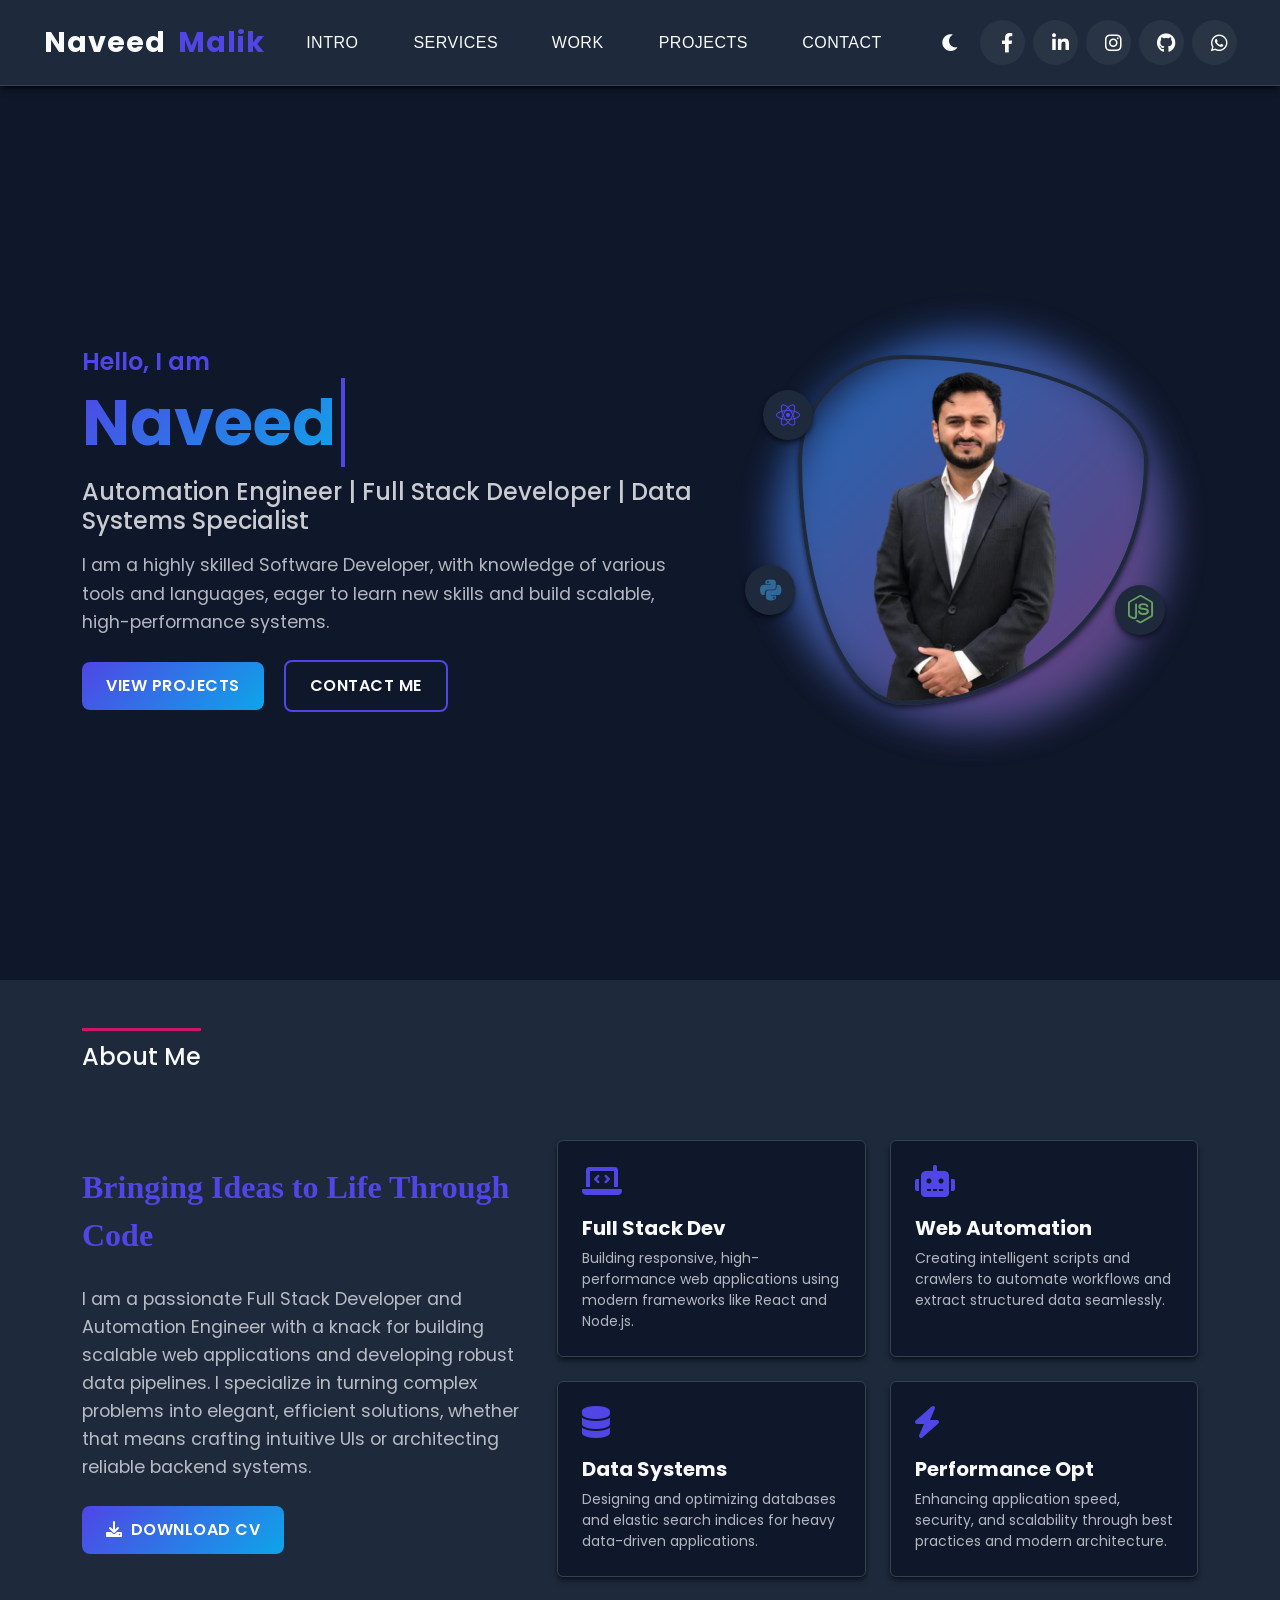
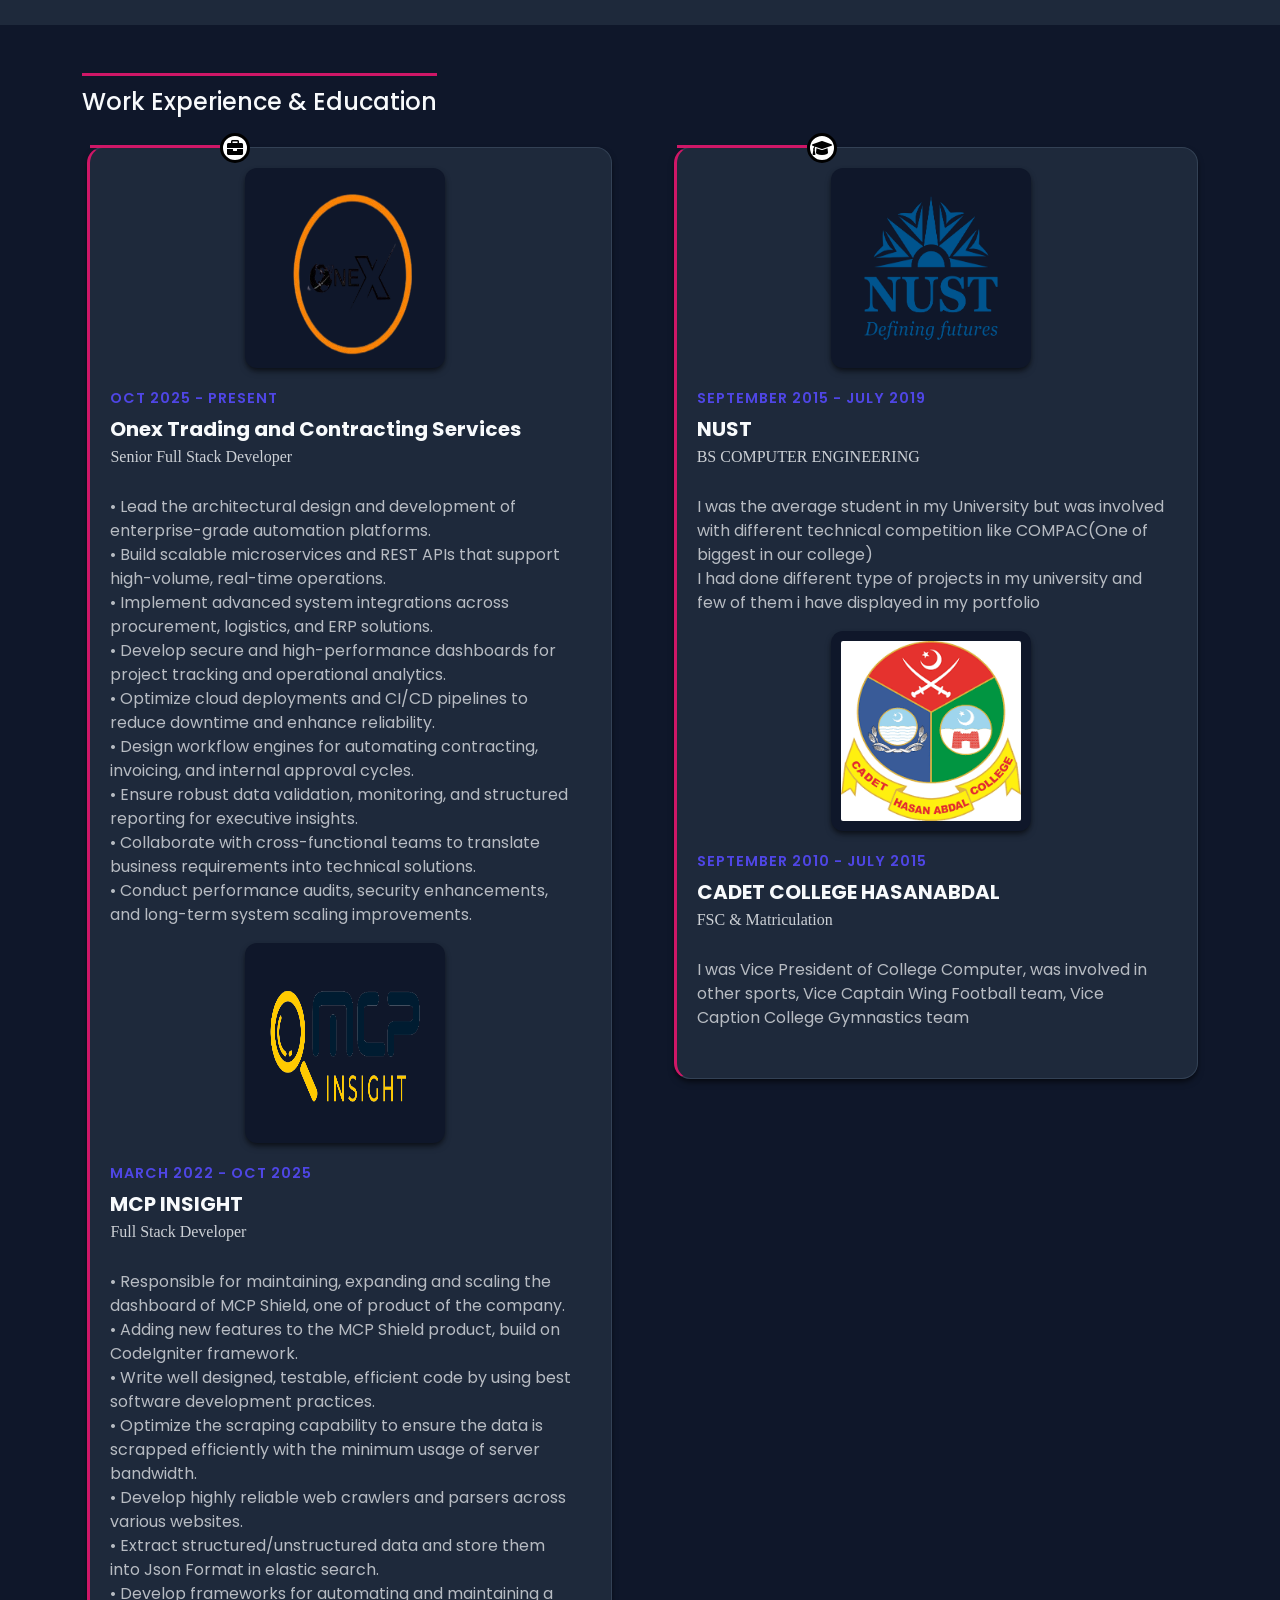
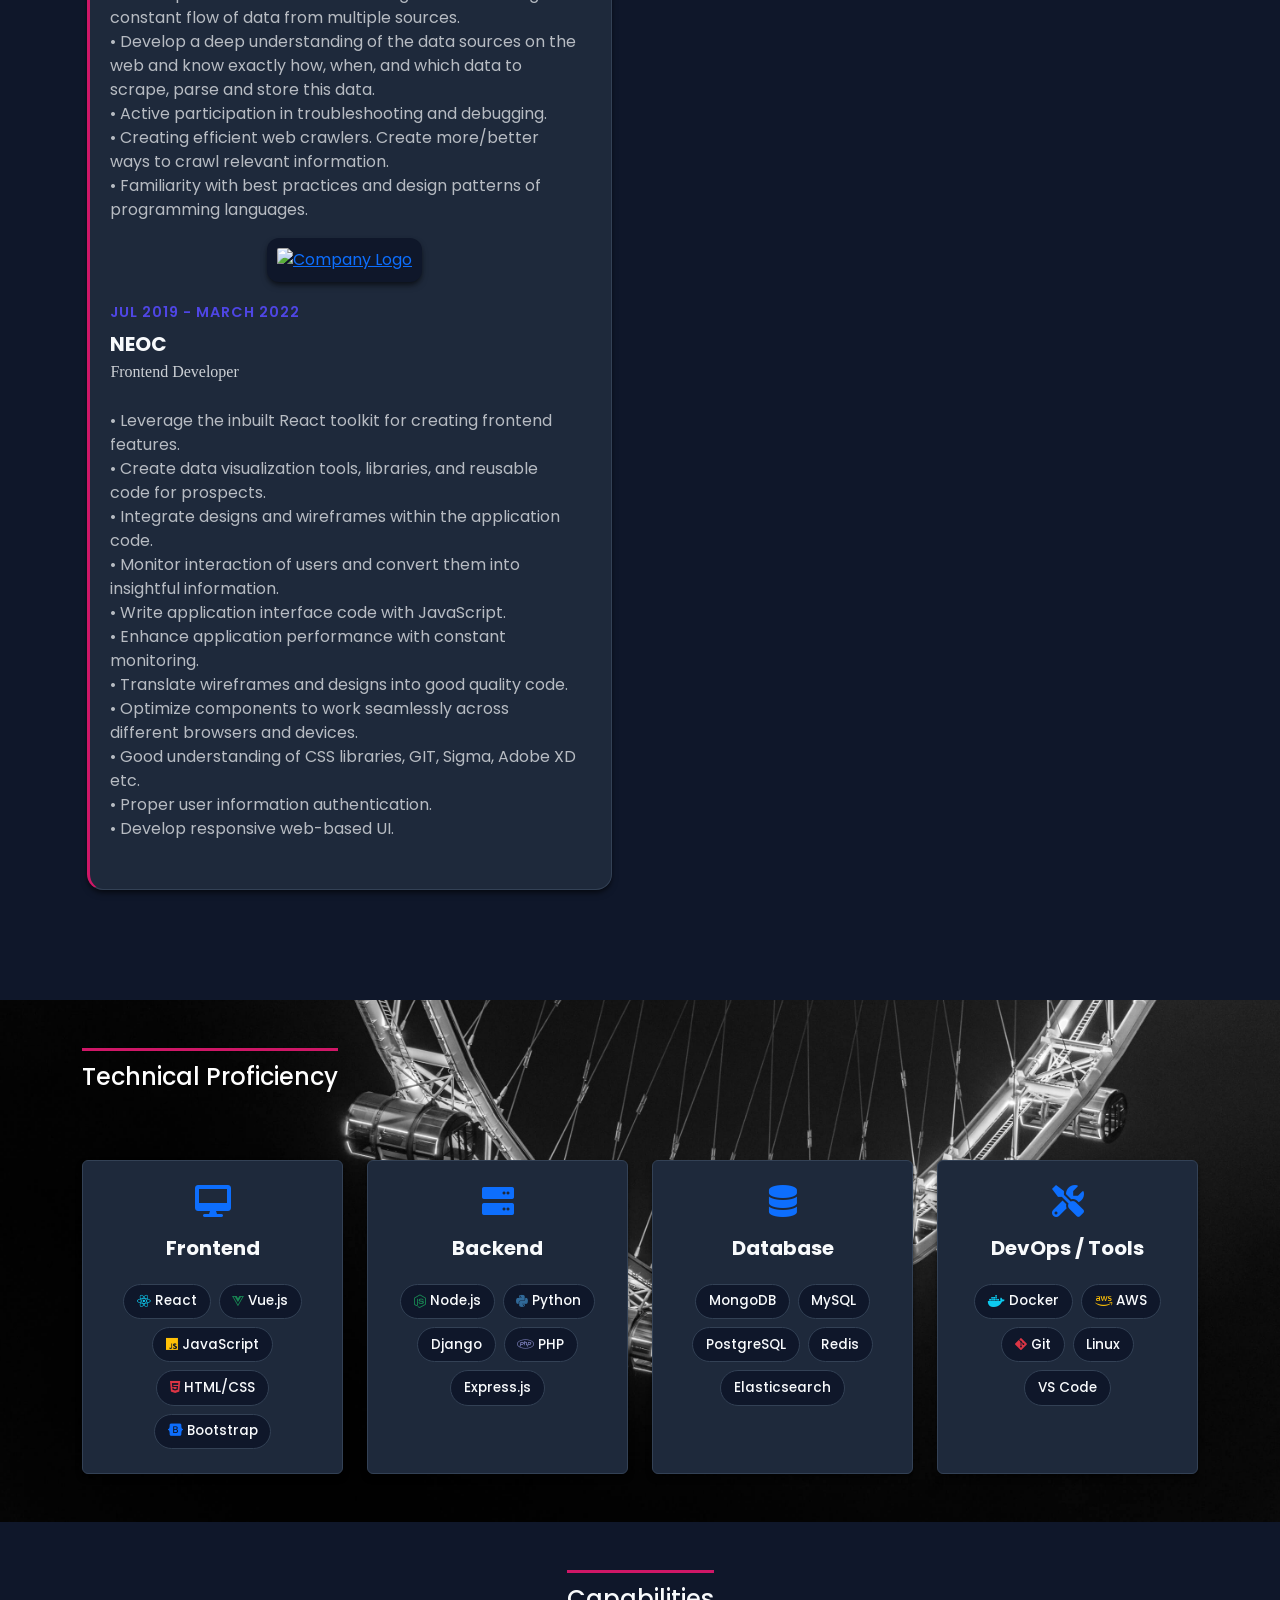
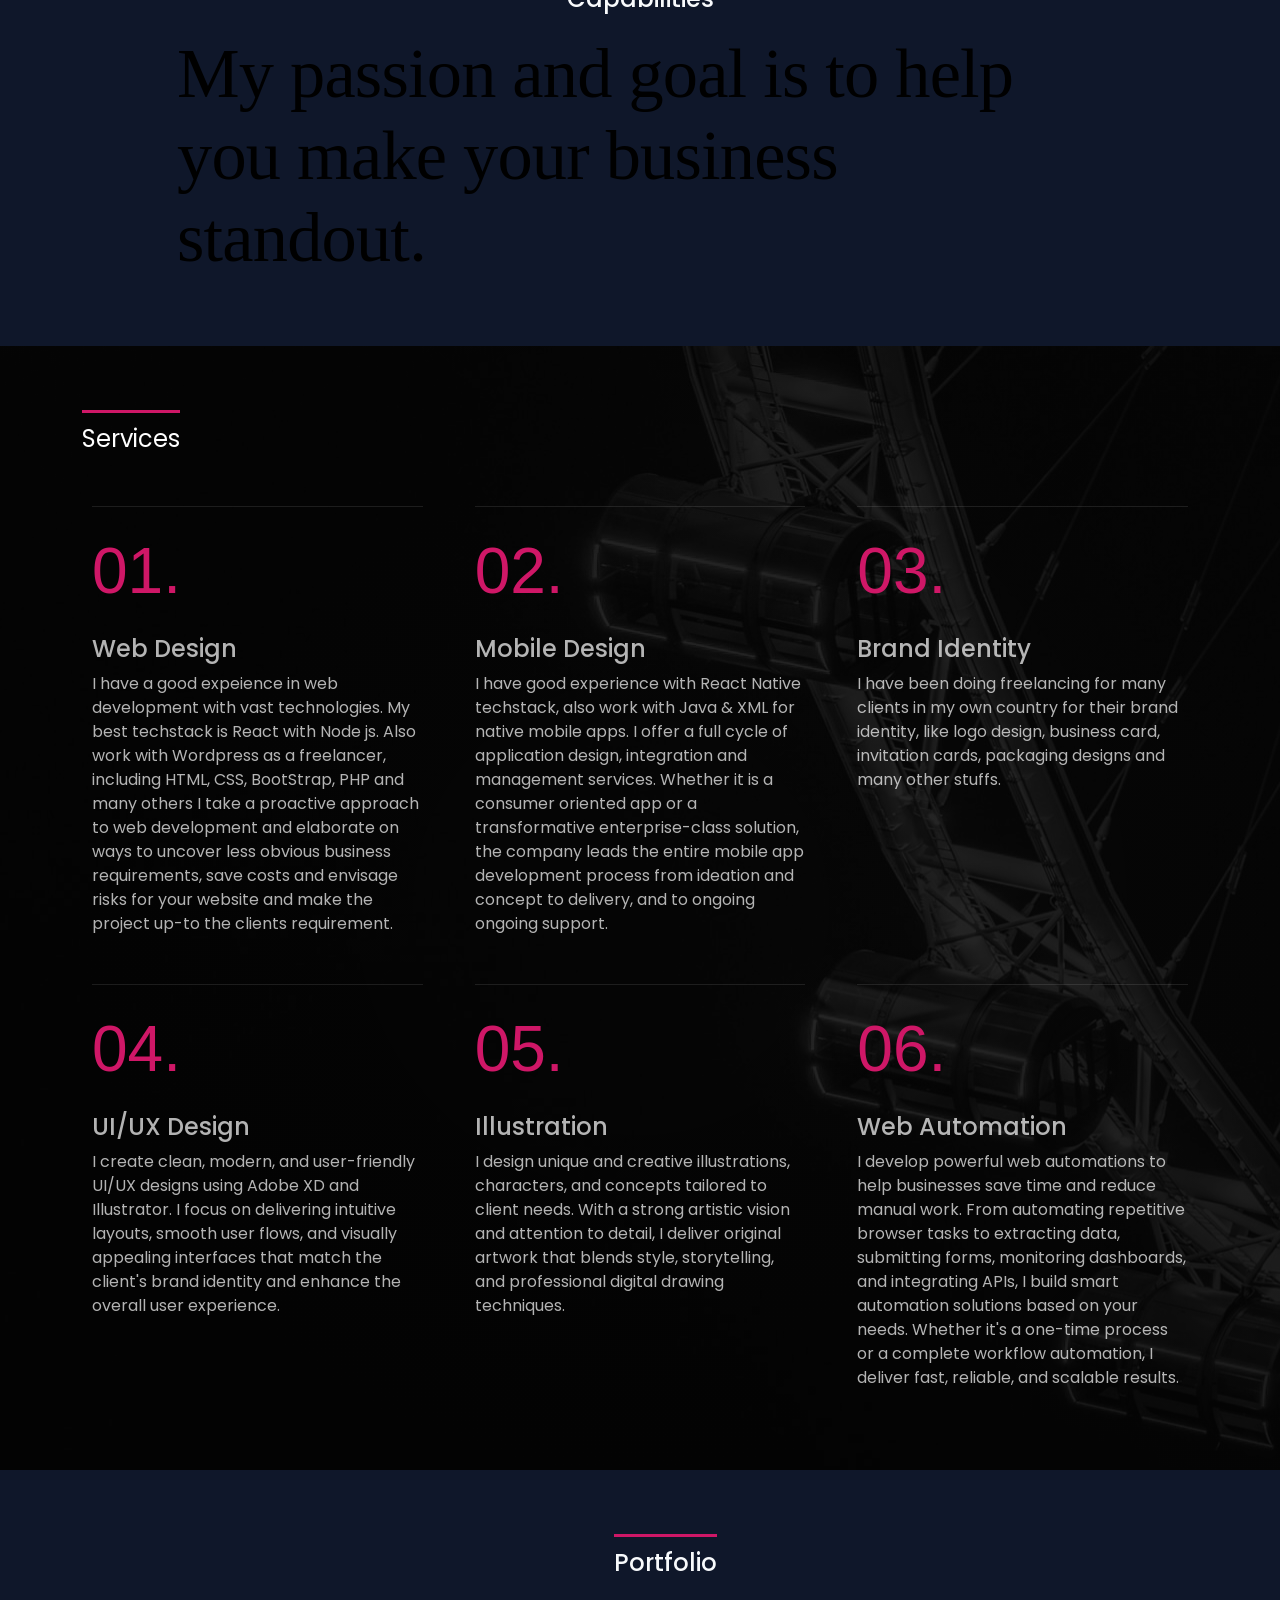
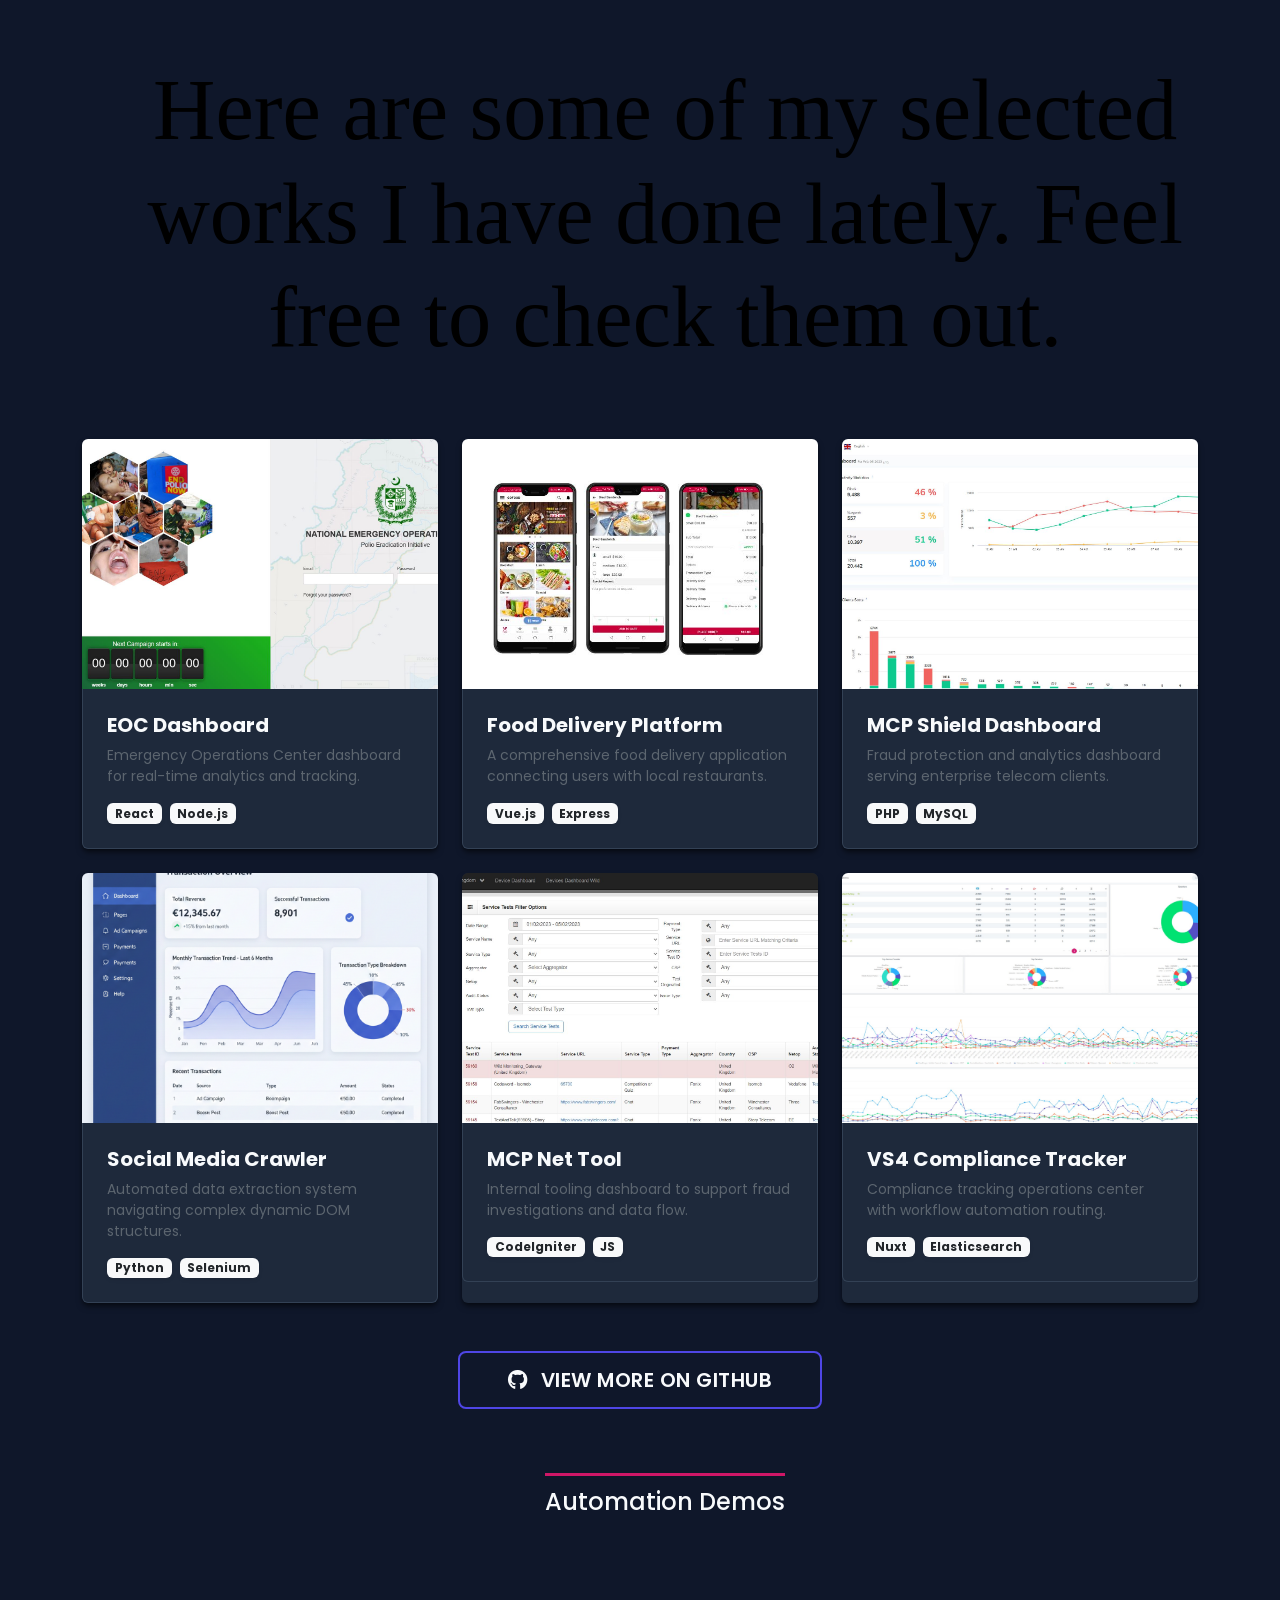
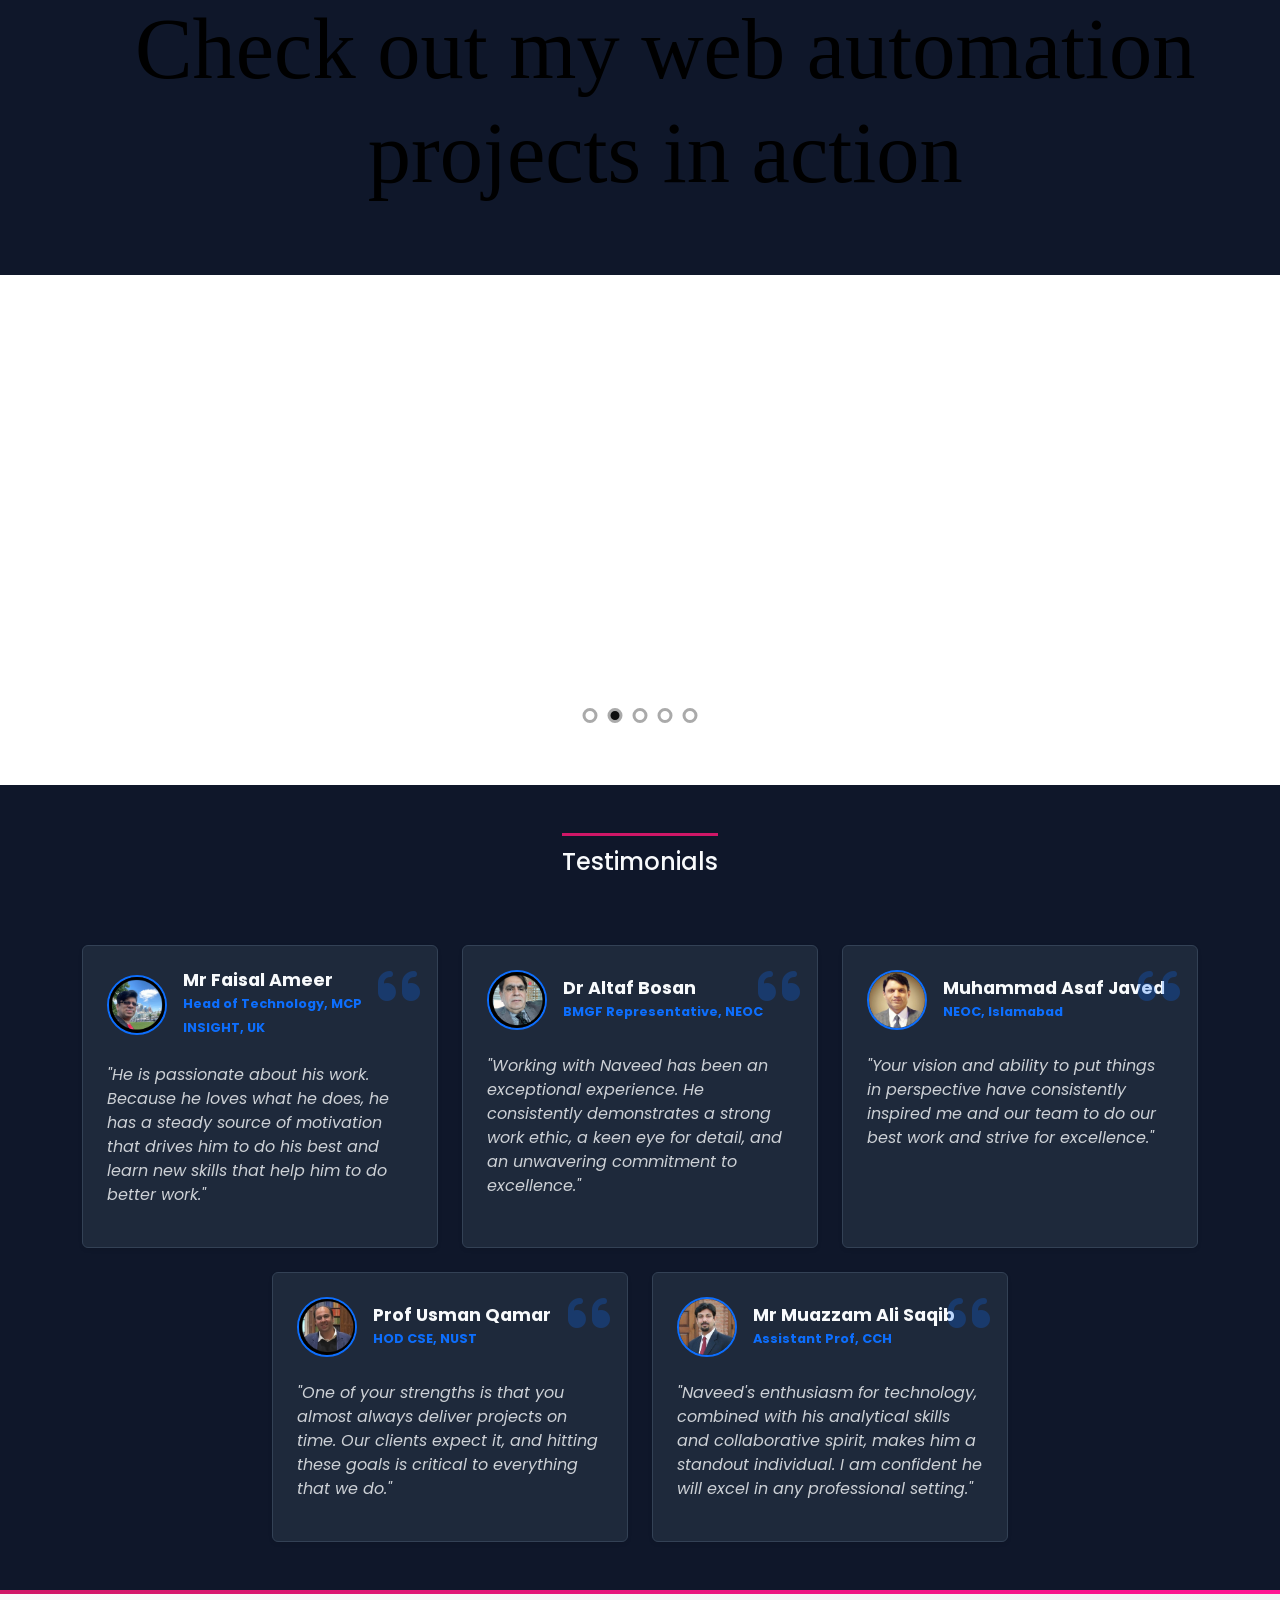
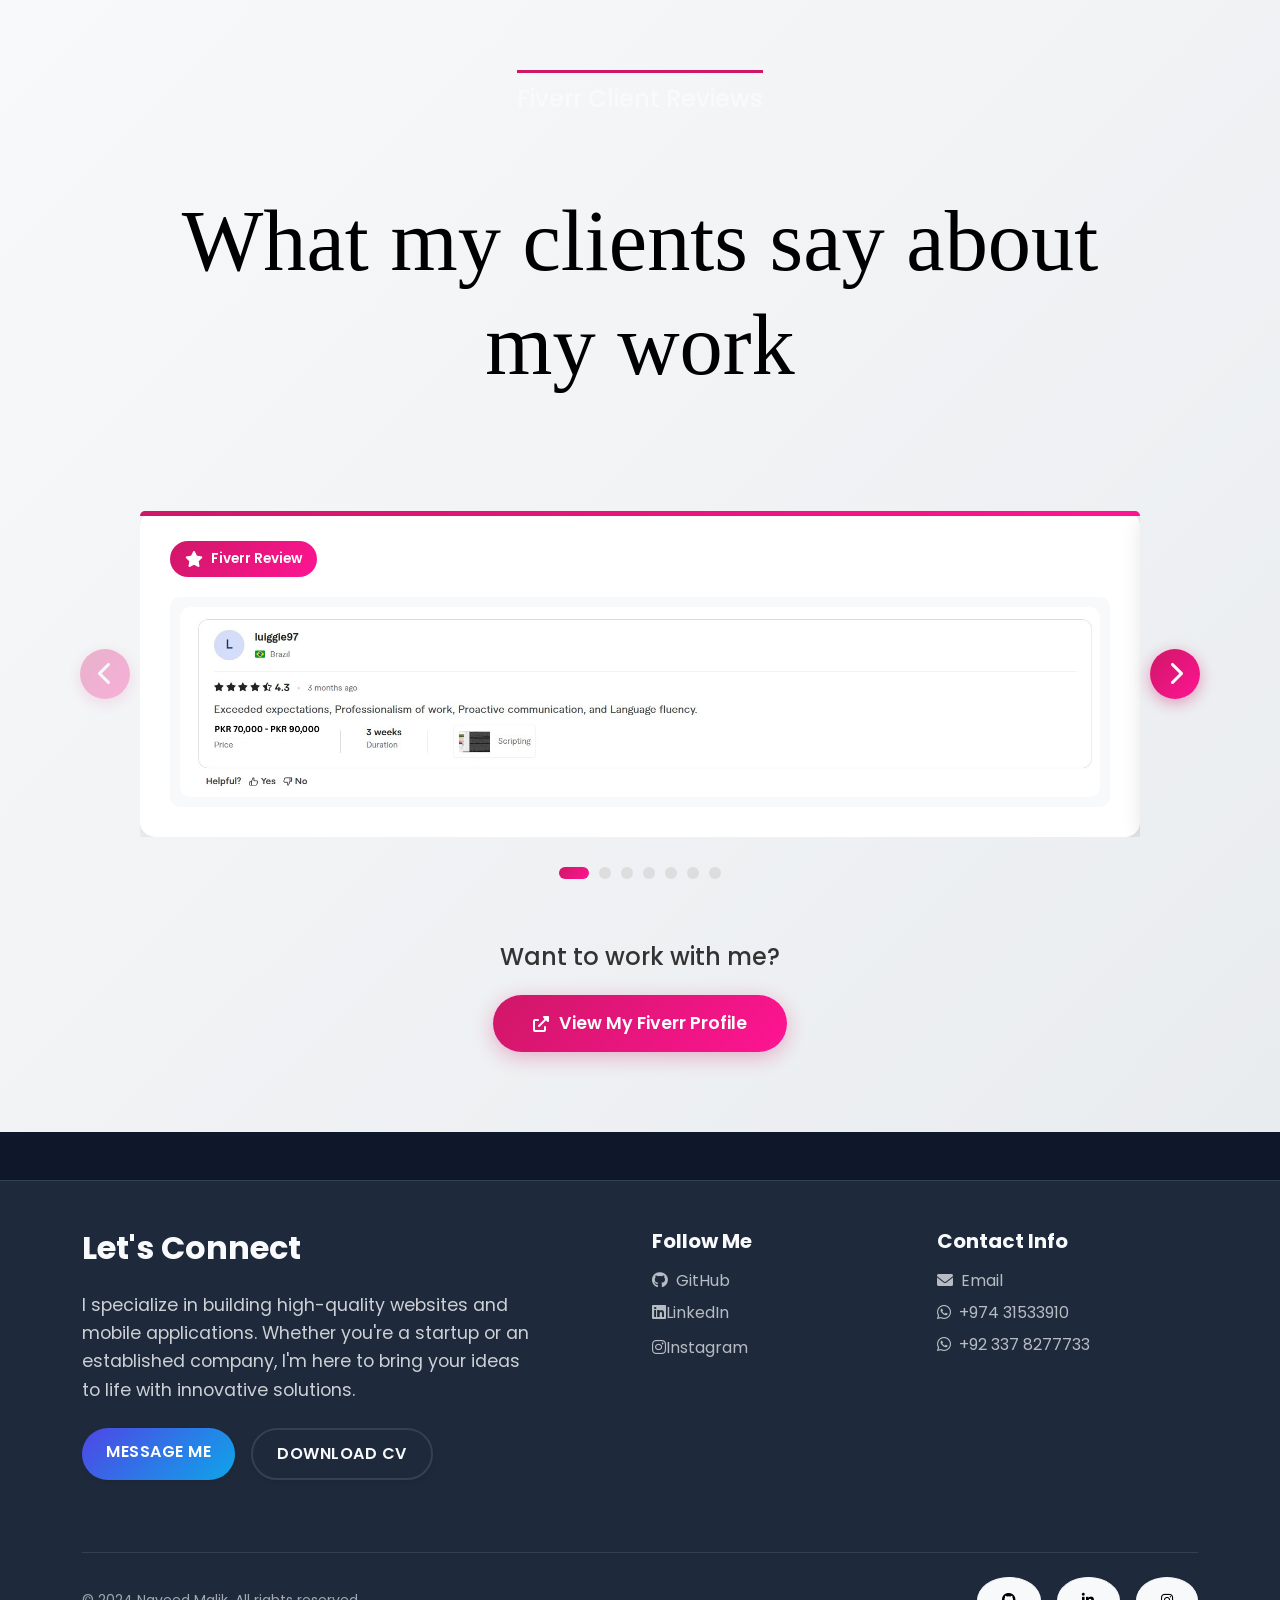
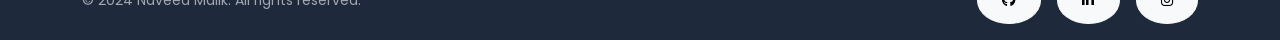
==== commit 87af2341: "Naveedmalik-3d" ====
--- a/index.html
+++ b/index.html
@@ -12,8 +12,18 @@
     <link href="automation_style.css" rel="stylesheet">
     <link href="testimonials_style.css" rel="stylesheet">
     <link href="fiverr_reviews_style.css" rel="stylesheet">
+    <!-- Fonts -->
+    <link rel="preconnect" href="https://fonts.googleapis.com">
+    <link rel="preconnect" href="https://fonts.gstatic.com" crossorigin>
+    <link href="https://fonts.googleapis.com/css2?family=Inter:wght@300;400;500;600;700&family=Poppins:wght@300;400;500;600;700&display=swap" rel="stylesheet">
+    
     <link rel="stylesheet" href="https://cdnjs.cloudflare.com/ajax/libs/aos/2.3.4/aos.css" />
     <link rel="stylesheet" href="https://cdnjs.cloudflare.com/ajax/libs/font-awesome/6.0.0-beta3/css/all.min.css">
+    <!-- Initial Theme Script to avoid flash of wrong theme -->
+    <script>
+        const savedTheme = localStorage.getItem('theme') || 'dark';
+        document.documentElement.setAttribute('data-theme', savedTheme);
+    </script>
 </head>
 
 <body>
@@ -67,6 +77,11 @@
                             <span class="nav-underline"></span>
                         </a>
                     </li>
+                    <li class="nav-item d-flex align-items-center ms-lg-3">
+                        <button id="themeToggle" class="theme-toggle-btn" aria-label="Toggle Dark/Light Mode">
+                            <i class="fas fa-moon"></i>
+                        </button>
+                    </li>
                 </ul>
 
                 <!-- Social Media Icons -->
@@ -103,403 +118,63 @@
             </div>
         </div>
     </nav>
-
-    <style>
-        /* Home Section */
-        #home {
-            position: relative;
-            background-image: url('./images/services-bg-color.jpg');
-            background-size: cover;
-            background-position: center;
-            color: #fff;
-            overflow: hidden;
-        }
-
-        .image-column {
-            position: relative;
-            padding: 2rem;
-        }
-
-        .profile-image-wrapper {
-            position: relative;
-            width: 400px;
-            height: 500px;
-            margin: 0 auto;
-            perspective: 1000px;
-        }
-
-        /* Hexagon Shape */
-        .profile-image {
-            width: 100%;
-            height: 100%;
-            object-fit: cover;
-            clip-path: polygon(50% 0%, 100% 25%, 100% 75%, 50% 100%, 0% 75%, 0% 25%);
-            border: none;
-            position: relative;
-            z-index: 2;
-            animation: float 6s ease-in-out infinite;
-            filter: drop-shadow(0 0 30px rgba(207, 23, 103, 0.8)) drop-shadow(0 0 60px rgba(255, 20, 147, 0.6));
-            transition: all 0.5s ease;
-        }
-
-        .profile-image:hover {
-            transform: scale(1.05) rotateY(10deg);
-            filter: drop-shadow(0 0 40px rgba(207, 23, 103, 1)) drop-shadow(0 0 80px rgba(255, 20, 147, 0.8));
-        }
-
-        /* Animated border frame */
-        .profile-image-wrapper::before {
-            content: '';
-            position: absolute;
-            top: -10px;
-            left: -10px;
-            right: -10px;
-            bottom: -10px;
-            clip-path: polygon(50% 0%, 100% 25%, 100% 75%, 50% 100%, 0% 75%, 0% 25%);
-            background: linear-gradient(45deg, #cf1767, #ff1493, #cf1767, #ff1493);
-            background-size: 300% 300%;
-            z-index: 1;
-            animation: gradient-shift 4s ease infinite;
-            opacity: 0.6;
-        }
-
-        .profile-image-wrapper::after {
-            content: '';
-            position: absolute;
-            top: -20px;
-            left: -20px;
-            right: -20px;
-            bottom: -20px;
-            clip-path: polygon(50% 0%, 100% 25%, 100% 75%, 50% 100%, 0% 75%, 0% 25%);
-            background: linear-gradient(90deg, transparent, #cf1767, transparent);
-            z-index: 0;
-            animation: rotate-border 3s linear infinite;
-            opacity: 0.4;
-        }
-
-        /* Geometric decorative elements */
-        .geometric-shape {
-            position: absolute;
-            border: 2px solid #cf1767;
-            opacity: 0.3;
-            animation: rotate-shape 20s linear infinite;
-        }
-
-        .geometric-shape.triangle {
-            width: 0;
-            height: 0;
-            border-left: 50px solid transparent;
-            border-right: 50px solid transparent;
-            border-bottom: 86px solid #cf1767;
-            top: -50px;
-            right: -30px;
-            animation: float-triangle 5s ease-in-out infinite;
-        }
-
-        .geometric-shape.square {
-            width: 60px;
-            height: 60px;
-            bottom: -20px;
-            left: -20px;
-            transform: rotate(45deg);
-            animation: rotate-square 8s linear infinite;
-        }
-
-        .geometric-shape.diamond {
-            width: 40px;
-            height: 40px;
-            background: transparent;
-            border: 3px solid #ff1493;
-            transform: rotate(45deg);
-            top: 50%;
-            right: -40px;
-            animation: pulse-diamond 3s ease-in-out infinite;
-        }
-
-        /* Glowing orbs */
-        .glowing-orb {
-            position: absolute;
-            width: 20px;
-            height: 20px;
-            background: radial-gradient(circle, #ff1493, #cf1767);
-            border-radius: 50%;
-            box-shadow: 0 0 30px rgba(207, 23, 103, 0.8);
-            animation: float-orb 6s ease-in-out infinite;
-        }
-
-        .glowing-orb:nth-child(1) {
-            top: 10%;
-            left: -10%;
-            animation-delay: 0s;
-        }
-
-        .glowing-orb:nth-child(2) {
-            bottom: 15%;
-            right: -10%;
-            animation-delay: 2s;
-        }
-
-        .glowing-orb:nth-child(3) {
-            top: 60%;
-            left: -15%;
-            animation-delay: 4s;
-        }
-
-        /* Light rays effect */
-        .light-ray {
-            position: absolute;
-            width: 2px;
-            height: 150px;
-            background: linear-gradient(to bottom, transparent, #cf1767, transparent);
-            opacity: 0.3;
-            animation: ray-rotate 10s linear infinite;
-        }
-
-        .light-ray:nth-child(1) {
-            top: 50%;
-            left: 50%;
-            transform-origin: top center;
-        }
-
-        .light-ray:nth-child(2) {
-            top: 50%;
-            left: 50%;
-            transform-origin: top center;
-            animation-delay: -3.33s;
-        }
-
-        .light-ray:nth-child(3) {
-            top: 50%;
-            left: 50%;
-            transform-origin: top center;
-            animation-delay: -6.66s;
-        }
-
-        /* Hexagonal grid background */
-        .hex-grid {
-            position: absolute;
-            width: 100%;
-            height: 100%;
-            opacity: 0.1;
-            z-index: 0;
-        }
-
-        .hex-grid::before,
-        .hex-grid::after {
-            content: '';
-            position: absolute;
-            width: 100px;
-            height: 100px;
-            clip-path: polygon(50% 0%, 100% 25%, 100% 75%, 50% 100%, 0% 75%, 0% 25%);
-            border: 1px solid #cf1767;
-        }
-
-        .hex-grid::before {
-            top: 10%;
-            right: 5%;
-            animation: pulse-hex 4s ease-in-out infinite;
-        }
-
-        .hex-grid::after {
-            bottom: 10%;
-            left: 5%;
-            animation: pulse-hex 4s ease-in-out infinite 2s;
-        }
-
-        /* Animations */
-        @keyframes float {
-
-            0%,
-            100% {
-                transform: translateY(0px);
+    <script>
+        // Theme Toggler Logic Setup
+        document.addEventListener('DOMContentLoaded', () => {
+            const themeToggleBtn = document.getElementById('themeToggle');
+            const icon = themeToggleBtn.querySelector('i');
+            const currentTheme = document.documentElement.getAttribute('data-theme');
+            
+            if (currentTheme === 'light') {
+                icon.classList.remove('fa-moon');
+                icon.classList.add('fa-sun');
             }
 
-            50% {
-                transform: translateY(-20px);
-            }
-        }
-
-        @keyframes gradient-shift {
-            0% {
-                background-position: 0% 50%;
-            }
-
-            50% {
-                background-position: 100% 50%;
-            }
-
-            100% {
-                background-position: 0% 50%;
-            }
-        }
-
-        @keyframes rotate-border {
-            0% {
-                transform: rotate(0deg);
-            }
-
-            100% {
-                transform: rotate(360deg);
-            }
-        }
-
-        @keyframes rotate-shape {
-            0% {
-                transform: rotate(0deg);
-            }
-
-            100% {
-                transform: rotate(360deg);
-            }
-        }
-
-        @keyframes float-triangle {
-
-            0%,
-            100% {
-                transform: translateY(0) rotate(0deg);
-            }
-
-            50% {
-                transform: translateY(-30px) rotate(180deg);
-            }
-        }
-
-        @keyframes rotate-square {
-            0% {
-                transform: rotate(45deg) scale(1);
-            }
-
-            50% {
-                transform: rotate(225deg) scale(1.2);
-            }
-
-            100% {
-                transform: rotate(405deg) scale(1);
-            }
-        }
-
-        @keyframes pulse-diamond {
-
-            0%,
-            100% {
-                transform: rotate(45deg) scale(1);
-                opacity: 0.3;
-            }
-
-            50% {
-                transform: rotate(45deg) scale(1.5);
-                opacity: 0.8;
-            }
-        }
-
-        @keyframes float-orb {
-
-            0%,
-            100% {
-                transform: translateY(0) translateX(0);
-            }
-
-            33% {
-                transform: translateY(-30px) translateX(20px);
-            }
-
-            66% {
-                transform: translateY(-10px) translateX(-15px);
-            }
-        }
-
-        @keyframes ray-rotate {
-            0% {
-                transform: rotate(0deg);
-            }
-
-            100% {
-                transform: rotate(360deg);
-            }
-        }
-
-        @keyframes pulse-hex {
-
-            0%,
-            100% {
-                transform: scale(1);
-                opacity: 0.1;
-            }
-
-            50% {
-                transform: scale(1.2);
-                opacity: 0.3;
-            }
-        }
-
-        /* Responsive */
-        @media (max-width: 768px) {
-            .profile-image-wrapper {
-                width: 300px;
-                height: 375px;
-            }
-
-            .geometric-shape.triangle {
-                border-left: 30px solid transparent;
-                border-right: 30px solid transparent;
-                border-bottom: 52px solid #cf1767;
-            }
-
-            .geometric-shape.square {
-                width: 40px;
-                height: 40px;
-            }
-        }
-
-        .text-content {
-            text-align: left;
-            position: relative;
-        }
-
-        .text-content h2 {
-            color: white;
-        }
-
-        .typing-container {
-            font-size: 4.0rem;
-            font-weight: 500;
-            white-space: nowrap;
-            overflow: hidden;
-            color: #cf1767;
-            height: 6.5rem;
-            display: inline-block;
-        }
-    </style>
-
-    <!-- Home Section -->
-    <section id="home" class="d-flex align-items-center vh-100">
-        <div class="container text-center text-md-start">
-            <div class="row">
-                <div
-                    class="col-md-7 d-flex flex-column justify-content-left align-items-left align-self-center text-content">
-                    <h1>Hello, I am </h1>
-                    <div id="typing-container" class="typing-container"></div>
-                    <p>
-                        I am a highly skilled Software Developer, with knowledge of various tools and languages and
-                        eager to
-                        learn new skills, which I can utilize for the wellbeing of the company.
+            themeToggleBtn.addEventListener('click', () => {
+                let theme = document.documentElement.getAttribute('data-theme');
+                if (theme === 'dark') {
+                    document.documentElement.setAttribute('data-theme', 'light');
+                    localStorage.setItem('theme', 'light');
+                    icon.classList.remove('fa-moon');
+                    icon.classList.add('fa-sun');
+                } else {
+                    document.documentElement.setAttribute('data-theme', 'dark');
+                    localStorage.setItem('theme', 'dark');
+                    icon.classList.remove('fa-sun');
+                    icon.classList.add('fa-moon');
+                }
+            });
+        });
+    </script>
+
+    <!-- Hero Section -->
+    <section id="home" class="hero-section">
+        <!-- 3D Canvas Background -->
+        <div id="canvas-container"></div>
+        
+        <div class="container hero-content-wrapper position-relative" style="z-index: 2;">
+            <div class="row align-items-center min-vh-100">
+                <div class="col-lg-7 col-md-12 text-content hero-text" data-aos="fade-right">
+                    <h5 class="greeting-text">Hello, I am</h5>
+                    <h1 class="hero-title"><span id="typing-container" class="typing-container"></span></h1>
+                    <h2 class="hero-subtitle">Automation Engineer | Full Stack Developer | Data Systems Specialist</h2>
+                    <p class="hero-description mt-3">
+                        I am a highly skilled Software Developer, with knowledge of various tools and languages, eager to learn new skills and build scalable, high-performance systems.
                     </p>
-                </div>
-                <div class="col-md-1"></div>
-                <div class="col-md-4 d-flex justify-content-center align-items-center image-column">
-                    <div class="profile-image-wrapper">
-                        <div class="hex-grid"></div>
-                        <img src="./images/my_profile.png" alt="Your Image" class="profile-image">
-                        <div class="geometric-shape triangle"></div>
-                        <div class="geometric-shape square"></div>
-                        <div class="geometric-shape diamond"></div>
-                        <div class="glowing-orb"></div>
-                        <div class="glowing-orb"></div>
-                        <div class="glowing-orb"></div>
-                        <div class="light-ray"></div>
-                        <div class="light-ray"></div>
-                        <div class="light-ray"></div>
+                    <div class="hero-buttons mt-4">
+                        <a href="#portfolio" class="btn btn-primary btn-glow">View Projects</a>
+                        <a href="#contact" class="btn btn-outline ms-3">Contact Me</a>
+                    </div>
+                </div>
+                <div class="col-lg-5 col-md-12 d-flex justify-content-center image-column mt-5 mt-lg-0" data-aos="fade-left" data-aos-delay="200">
+                    <div class="profile-image-wrapper modern-profile-wrapper">
+                        <img src="./images/my_profile.png" alt="Naveed Malik" class="profile-image modern-profile">
+                        <div class="glow-ring"></div>
+                        <div class="glow-ring delay-1"></div>
+                        <!-- Floating Tech Icons -->
+                        <div class="floating-icon icon-1"><i class="fab fa-react"></i></div>
+                        <div class="floating-icon icon-2"><i class="fab fa-node-js"></i></div>
+                        <div class="floating-icon icon-3"><i class="fab fa-python"></i></div>
                     </div>
                 </div>
             </div>
@@ -507,57 +182,56 @@
     </section>
 
     <!-- About Section -->
-    <section id="about" class="s-about py-5">
+    <section id="about" class="py-5" style="background-color: var(--surface-color);">
         <div class="container">
-            <div class="row heading-block" data-aos="fade-up">
+            <div class="row heading-block mb-5" data-aos="fade-up">
                 <div class="col-lg-12">
                     <h2 class="section-heading">About Me</h2>
                 </div>
             </div>
-            <div class="row about-me__content" data-aos="fade-up">
-                <div class="col-lg-12 about-me__text">
-                    <div class="row">
-                        <div class="col-lg-5">
-                            <p class="lead">
-                                I have a great passion for development and mainly regarding web
-                                and app development. There are many things that make me passionate
-                                about web development.
-                            </p>
-                        </div>
-                        <div class="col-lg-2"></div>
-                        <div class="col-lg-5">
-                            <p>
-                                The pace at which the changes are happening, needs continuous
-                                learning, competitiveness among frameworks which is healthy and
-                                brings the best out of them.
-                            </p>
-                        </div>
-                    </div>
-                    <div class="row">
-                        <div class="col-lg-5">
-                            <p>
-                                The major thing that dragged me into web development is to look at
-                                my code changes in an instance and deciding or improving my code.
-                            </p>
-                        </div>
-                        <div class="col-lg-2"></div>
-                        <div class="col-lg-5">
-                            <p>
-                                It's highly practical looking at the immediate changes that happen
-                                on your webpage and fix them accordingly.
-                            </p>
-                        </div>
-                    </div>
-                </div>
-            </div>
-            <div class="row about-me__buttons">
-                <div class="col-lg-5 tab-full" data-aos="fade-up">
-                    <a href="#contact" class="btn btn--stroke w-100">Hire Me</a>
-                </div>
-                <div class="col-lg-2 tab-full" data-aos="fade-up">
-                </div>
-                <div class="col-lg-5 tab-full" data-aos="fade-up">
-                    <a href="Naveed_Malik_Software_Engr.pdf" download class="message_me btn-custom">Download CV</a>
+            <div class="row align-items-center">
+                <div class="col-lg-5 mb-5 mb-lg-0" data-aos="fade-right">
+                    <p class="lead fw-bold" style="color: var(--primary-color);">Bringing Ideas to Life Through Code</p>
+                    <p class="hero-description mt-3">
+                        I am a passionate Full Stack Developer and Automation Engineer with a knack for building scalable web applications and developing robust data pipelines. I specialize in turning complex problems into elegant, efficient solutions, whether that means crafting intuitive UIs or architecting reliable backend systems.
+                    </p>
+                    <div class="mt-4">
+                        <a href="Naveed_Malik_Software_Engr.pdf" download class="btn btn-primary btn-glow">
+                            <i class="fas fa-download me-2"></i>Download CV
+                        </a>
+                    </div>
+                </div>
+                <div class="col-lg-7" data-aos="fade-left">
+                    <div class="row g-4">
+                        <div class="col-md-6">
+                            <div class="about-card p-4 rounded h-100">
+                                <div class="icon-box mb-3" style="color: var(--primary-color);"><i class="fas fa-laptop-code fa-2x"></i></div>
+                                <h4 class="h5 fw-bold" style="color: var(--text-color);">Full Stack Dev</h4>
+                                <p class="small mb-0" style="color: var(--text-color); opacity: 0.7;">Building responsive, high-performance web applications using modern frameworks like React and Node.js.</p>
+                            </div>
+                        </div>
+                        <div class="col-md-6">
+                            <div class="about-card p-4 rounded h-100">
+                                <div class="icon-box mb-3" style="color: var(--primary-color);"><i class="fas fa-robot fa-2x"></i></div>
+                                <h4 class="h5 fw-bold" style="color: var(--text-color);">Web Automation</h4>
+                                <p class="small mb-0" style="color: var(--text-color); opacity: 0.7;">Creating intelligent scripts and crawlers to automate workflows and extract structured data seamlessly.</p>
+                            </div>
+                        </div>
+                        <div class="col-md-6">
+                            <div class="about-card p-4 rounded h-100">
+                                <div class="icon-box mb-3" style="color: var(--primary-color);"><i class="fas fa-database fa-2x"></i></div>
+                                <h4 class="h5 fw-bold" style="color: var(--text-color);">Data Systems</h4>
+                                <p class="small mb-0" style="color: var(--text-color); opacity: 0.7;">Designing and optimizing databases and elastic search indices for heavy data-driven applications.</p>
+                            </div>
+                        </div>
+                        <div class="col-md-6">
+                            <div class="about-card p-4 rounded h-100">
+                                <div class="icon-box mb-3" style="color: var(--primary-color);"><i class="fas fa-bolt fa-2x"></i></div>
+                                <h4 class="h5 fw-bold" style="color: var(--text-color);">Performance Opt</h4>
+                                <p class="small mb-0" style="color: var(--text-color); opacity: 0.7;">Enhancing application speed, security, and scalability through best practices and modern architecture.</p>
+                            </div>
+                        </div>
+                    </div>
                 </div>
             </div>
         </div>
@@ -731,184 +405,67 @@
     </section>
 
     <!-- Technical Proficiency Section -->
-    <section id="technical-proficiency" class="t-proficiency ss-dark">
-        <div class="shadow-overlay"></div>
-
+    <section id="technical-proficiency" class="py-5 bg-base" style="background-color: var(--bg-color);">
         <div class="container">
-            <div class="row heading-block" data-aos="fade-up">
+            <div class="row heading-block mb-5" data-aos="fade-up">
                 <div class="col-lg-12">
-                    <h2 class="section-heading">Technical Proficiency</h2>
-                </div>
-            </div>
-            <div class="row">
-                <div class="col-lg-4">
-                    <div class="btn-group-vertical w-100 row">
-                        <div class="col-md-7 mb-3">
-                            <button class="btn btn-primary w-100 btn-lg" data-tab="frontend">Frontend Skills</button>
-                            <button class="btn btn-primary w-100 btn-lg" data-tab="backend">Backend Skills</button>
-                        </div>
-                        <div class="col-md-7 mb-3">
-                            <button class="btn btn-primary w-100 btn-lg" data-tab="tools">Tools Used</button>
-                            <button class="btn btn-primary w-100 btn-lg" data-tab="soft-skills">Soft Skills</button>
-                        </div>
-                    </div>
-                </div>
-                <div class="col-lg-8">
-                    <div class="tab-content">
-                        <!-- Frontend Skills -->
-                        <div class="tab-pane" id="frontend">
-                            <div class="skill-item d-flex justify-content-between align-items-center">
-                                <h5 class="me-auto">React Js</h5>
-                                <span class="ms-auto">70%</span>
-                            </div>
-                            <div class="progress-bar-container">
-                                <div class="progress-bar" data-percentage="70"></div>
-                            </div>
-                            <div class="skill-item d-flex justify-content-between align-items-center">
-                                <h5 class="me-auto">React Native</h5>
-                                <span class="ms-auto">75%</span>
-                            </div>
-                            <div class="progress-bar-container">
-                                <div class="progress-bar" data-percentage="75"></div>
-                            </div>
-                            <div class="skill-item d-flex justify-content-between align-items-center">
-                                <h5 class="me-auto">HTML5</h5>
-                                <span class="ms-auto">90%</span>
-                            </div>
-                            <div class="progress-bar-container">
-                                <div class="progress-bar" data-percentage="90"></div>
-                            </div>
-                            <div class="skill-item d-flex justify-content-between align-items-center">
-                                <h5 class="me-auto">CSS3</h5>
-                                <span class="ms-auto">85%</span>
-                            </div>
-                            <div class="progress-bar-container">
-                                <div class="progress-bar" data-percentage="85"></div>
-                            </div>
-                            <div class="skill-item d-flex justify-content-between align-items-center">
-                                <h5 class="me-auto">Bootstrap</h5>
-                                <span class="ms-auto">85%</span>
-                            </div>
-                            <div class="progress-bar-container">
-                                <div class="progress-bar" data-percentage="85"></div>
-                            </div>
-                            <div class="skill-item d-flex justify-content-between align-items-center">
-                                <h5 class="me-auto">Javascript</h5>
-                                <span class="ms-auto">80%</span>
-                            </div>
-                            <div class="progress-bar-container">
-                                <div class="progress-bar" data-percentage="80"></div>
-                            </div>
-                            <div class="skill-item d-flex justify-content-between align-items-center">
-                                <h5 class="me-auto">Jquery</h5>
-                                <span class="ms-auto">80%</span>
-                            </div>
-                            <div class="progress-bar-container">
-                                <div class="progress-bar" data-percentage="80"></div>
-                            </div>
-                        </div>
-
-                        <!-- Backend Skills -->
-                        <div class="tab-pane" id="backend">
-                            <div class="skill-item d-flex justify-content-between align-items-center">
-                                <h5 class="me-auto">Node.js</h5>
-                                <span class="ms-auto">70%</span>
-                            </div>
-                            <div class="progress-bar-container">
-                                <div class="progress-bar" data-percentage="70"></div>
-                            </div>
-                            <div class="skill-item d-flex justify-content-between align-items-center">
-                                <h5 class="me-auto">Python</h5>
-                                <span class="ms-auto">60%</span>
-                            </div>
-                            <div class="progress-bar-container">
-                                <div class="progress-bar" data-percentage="75"></div>
-                            </div>
-                            <div class="skill-item d-flex justify-content-between align-items-center">
-                                <h5 class="me-auto">Php</h5>
-                                <span class="ms-auto">85%</span>
-                            </div>
-                            <div class="progress-bar-container">
-                                <div class="progress-bar" data-percentage="80"></div>
-                            </div>
-                            <div class="skill-item d-flex justify-content-between align-items-center">
-                                <h5 class="me-auto">Elasticsearch</h5>
-                                <span class="ms-auto">70%</span>
-                            </div>
-                            <div class="progress-bar-container">
-                                <div class="progress-bar" data-percentage="70"></div>
-                            </div>
-                            <div class="skill-item d-flex justify-content-between align-items-center">
-                                <h5 class="me-auto">Mysql</h5>
-                                <span class="ms-auto">80%</span>
-                            </div>
-                            <div class="progress-bar-container">
-                                <div class="progress-bar" data-percentage="80"></div>
-                            </div>
-                        </div>
-
-                        <!-- Tools Used -->
-                        <div class="tab-pane" id="tools">
-                            <div class="skill-item d-flex justify-content-between align-items-center">
-                                <h5 class="me-auto">Git</h5>
-                                <span class="ms-auto">85%</span>
-                            </div>
-                            <div class="progress-bar-container">
-                                <div class="progress-bar" data-percentage="85"></div>
-                            </div>
-                            <div class="skill-item d-flex justify-content-between align-items-center">
-                                <h5 class="me-auto">Docker</h5>
-                                <span class="ms-auto">60%</span>
-                            </div>
-                            <div class="progress-bar-container">
-                                <div class="progress-bar" data-percentage="60"></div>
-                            </div>
-                            <div class="skill-item d-flex justify-content-between align-items-center">
-                                <h5 class="me-auto">Linux</h5>
-                                <span class="ms-auto">70%</span>
-                            </div>
-                            <div class="progress-bar-container">
-                                <div class="progress-bar" data-percentage="70"></div>
-                            </div>
-                            <div class="skill-item d-flex justify-content-between align-items-center">
-                                <h5 class="me-auto">Visual Studio Code</h5>
-                                <span class="ms-auto">90%</span>
-                            </div>
-                            <div class="progress-bar-container">
-                                <div class="progress-bar" data-percentage="90"></div>
-                            </div>
-                        </div>
-
-                        <!-- Soft Skills -->
-                        <div class="tab-pane" id="soft-skills">
-                            <div class="skill-item d-flex justify-content-between align-items-center">
-                                <h5 class="me-auto">Communication</h5>
-                                <span class="ms-auto">90%</span>
-                            </div>
-                            <div class="progress-bar-container">
-                                <div class="progress-bar" data-percentage="90"></div>
-                            </div>
-                            <div class="skill-item d-flex justify-content-between align-items-center">
-                                <h5 class="me-auto">Teamwork</h5>
-                                <span class="ms-auto">85%</span>
-                            </div>
-                            <div class="progress-bar-container">
-                                <div class="progress-bar" data-percentage="85"></div>
-                            </div>
-                            <div class="skill-item d-flex justify-content-between align-items-center">
-                                <h5 class="me-auto">Problem Solving</h5>
-                                <span class="ms-auto">80%</span>
-                            </div>
-                            <div class="progress-bar-container">
-                                <div class="progress-bar" data-percentage="80"></div>
-                            </div>
-                            <div class="skill-item d-flex justify-content-between align-items-center">
-                                <h5 class="me-auto">Collaboration</h5>
-                                <span class="ms-auto">75%</span>
-                            </div>
-                            <div class="progress-bar-container">
-                                <div class="progress-bar" data-percentage="75"></div>
-                            </div>
+                    <h2 class="section-heading text-center">Technical Proficiency</h2>
+                </div>
+            </div>
+            <div class="row g-4 justify-content-center">
+                <!-- Frontend -->
+                <div class="col-lg-3 col-md-6" data-aos="fade-up" data-aos-delay="100">
+                    <div class="skill-card p-4 rounded h-100 text-center" data-tilt data-tilt-max="15" data-tilt-speed="400" data-tilt-glare data-tilt-max-glare="0.2">
+                        <div class="icon-box mb-3 text-primary"><i class="fas fa-desktop fa-2x"></i></div>
+                        <h4 class="h5 fw-bold mb-4" style="color: var(--text-color);">Frontend</h4>
+                        <div class="d-flex flex-wrap justify-content-center gap-2">
+                            <span class="skill-badge"><i class="fab fa-react me-1 text-info"></i>React</span>
+                            <span class="skill-badge"><i class="fab fa-vuejs me-1 text-success"></i>Vue.js</span>
+                            <span class="skill-badge"><i class="fab fa-js me-1 text-warning"></i>JavaScript</span>
+                            <span class="skill-badge"><i class="fab fa-html5 me-1 text-danger"></i>HTML/CSS</span>
+                            <span class="skill-badge"><i class="fab fa-bootstrap me-1 text-primary"></i>Bootstrap</span>
+                        </div>
+                    </div>
+                </div>
+                <!-- Backend -->
+                <div class="col-lg-3 col-md-6" data-aos="fade-up" data-aos-delay="200">
+                    <div class="skill-card p-4 rounded h-100 text-center" data-tilt data-tilt-max="15" data-tilt-speed="400" data-tilt-glare data-tilt-max-glare="0.2">
+                        <div class="icon-box mb-3 text-primary"><i class="fas fa-server fa-2x"></i></div>
+                        <h4 class="h5 fw-bold mb-4" style="color: var(--text-color);">Backend</h4>
+                        <div class="d-flex flex-wrap justify-content-center gap-2">
+                            <span class="skill-badge"><i class="fab fa-node-js me-1 text-success"></i>Node.js</span>
+                            <span class="skill-badge"><i class="fab fa-python me-1" style="color:#306998;"></i>Python</span>
+                            <span class="skill-badge">Django</span>
+                            <span class="skill-badge"><i class="fab fa-php me-1" style="color:#777bb4;"></i>PHP</span>
+                            <span class="skill-badge">Express.js</span>
+                        </div>
+                    </div>
+                </div>
+                <!-- Database -->
+                <div class="col-lg-3 col-md-6" data-aos="fade-up" data-aos-delay="300">
+                    <div class="skill-card p-4 rounded h-100 text-center" data-tilt data-tilt-max="15" data-tilt-speed="400" data-tilt-glare data-tilt-max-glare="0.2">
+                        <div class="icon-box mb-3 text-primary"><i class="fas fa-database fa-2x"></i></div>
+                        <h4 class="h5 fw-bold mb-4" style="color: var(--text-color);">Database</h4>
+                        <div class="d-flex flex-wrap justify-content-center gap-2">
+                            <span class="skill-badge">MongoDB</span>
+                            <span class="skill-badge">MySQL</span>
+                            <span class="skill-badge">PostgreSQL</span>
+                            <span class="skill-badge">Redis</span>
+                            <span class="skill-badge">Elasticsearch</span>
+                        </div>
+                    </div>
+                </div>
+                <!-- DevOps & Tools -->
+                <div class="col-lg-3 col-md-6" data-aos="fade-up" data-aos-delay="400">
+                    <div class="skill-card p-4 rounded h-100 text-center" data-tilt data-tilt-max="15" data-tilt-speed="400" data-tilt-glare data-tilt-max-glare="0.2">
+                        <div class="icon-box mb-3 text-primary"><i class="fas fa-tools fa-2x"></i></div>
+                        <h4 class="h5 fw-bold mb-4" style="color: var(--text-color);">DevOps / Tools</h4>
+                        <div class="d-flex flex-wrap justify-content-center gap-2">
+                            <span class="skill-badge"><i class="fab fa-docker me-1 text-info"></i>Docker</span>
+                            <span class="skill-badge"><i class="fab fa-aws me-1 text-warning"></i>AWS</span>
+                            <span class="skill-badge"><i class="fab fa-git-alt me-1 text-danger"></i>Git</span>
+                            <span class="skill-badge">Linux</span>
+                            <span class="skill-badge">VS Code</span>
                         </div>
                     </div>
                 </div>
@@ -1037,186 +594,136 @@
         </div>
     </div>
 
-    <div class="portfolio-slider">
-        <div class="portfolio-contents-wrapper">
-            <section class="portfolioRow">
-                <div class="portfolioItem active">
-                    <div class="image-container">
-                        <img src="./images/portfolio/eoc_dashboard.JPG" alt="Project 1">
-                        <div class="overlay">
-                            <a href="https://github.com/yourprofile/eoc_dashboard" target="_blank" class="github-link">
-                                <i class="fab fa-github"></i>
-                            </a>
-                        </div>
-                    </div>
-                </div>
-                <div class="portfolioItem active">
-                    <div class="image-container">
-                        <img src="./images/portfolio/food-delivery-app.JPG" alt="Project 2">
-                        <div class="overlay">
-                            <a href="https://github.com/yourprofile/food-delivery-app" target="_blank"
-                                class="github-link">
-                                <i class="fab fa-github"></i>
-                            </a>
-                        </div>
-                    </div>
-                </div>
-                <div class="portfolioItem active">
-                    <div class="image-container">
-                        <img src="./images/portfolio/facebook-scrapping.png" alt="Project 3">
-                        <div class="overlay">
-                            <a href="https://github.com/yourprofile/facebook-scrapping" target="_blank"
-                                class="github-link">
-                                <i class="fab fa-github"></i>
-                            </a>
-                        </div>
-                    </div>
-                </div>
-                <div class="portfolioItem active">
-                    <div class="image-container">
-                        <img src="./images/portfolio/mcpnet_dashboard.JPG" alt="Project 4">
-                        <div class="overlay">
-                            <a href="https://github.com/yourprofile/mcpnet_dashboard" target="_blank"
-                                class="github-link">
-                                <i class="fab fa-github"></i>
-                            </a>
-                        </div>
-                    </div>
-                </div>
-                <div class="portfolioItem active">
-                    <div class="image-container">
-                        <img src="./images/portfolio/mcpshield_dashboard.JPG" alt="Project 5">
-                        <div class="overlay">
-                            <a href="https://github.com/yourprofile/mcpshield_dashboard" target="_blank"
-                                class="github-link">
-                                <i class="fab fa-github"></i>
-                            </a>
-                        </div>
-                    </div>
-                </div>
-                <div class="portfolioItem active">
-                    <div class="image-container">
-                        <img src="./images/portfolio/instagram-scrapping.png" alt="Project 6">
-                        <div class="overlay">
-                            <a href="https://github.com/yourprofile/instagram-scrapping" target="_blank"
-                                class="github-link">
-                                <i class="fab fa-github"></i>
-                            </a>
-                        </div>
-                    </div>
-                </div>
-                <div class="portfolioItem active">
-                    <div class="image-container">
-                        <img src="./images/portfolio/tagging.JPG" alt="Project 7">
-                        <div class="overlay">
-                            <a href="https://github.com/yourprofile/tagging" target="_blank" class="github-link">
-                                <i class="fab fa-github"></i>
-                            </a>
-                        </div>
-                    </div>
-                </div>
-                <div class="portfolioItem active">
-                    <div class="image-container">
-                        <img src="./images/portfolio/twitter_scrapping.png" alt="Project 8">
-                        <div class="overlay">
-                            <a href="https://github.com/yourprofile/twitter_scrapping" target="_blank"
-                                class="github-link">
-                                <i class="fab fa-github"></i>
-                            </a>
-                        </div>
-                    </div>
-                </div>
-                <div class="portfolioItem active">
-                    <div class="image-container">
-                        <img src="./images/portfolio/shield.jpeg" alt="Project 9">
-                        <div class="overlay">
-                            <a href="https://github.com/yourprofile/shield" target="_blank" class="github-link">
-                                <i class="fab fa-github"></i>
-                            </a>
-                        </div>
-                    </div>
-                </div>
-                <div class="portfolioItem active">
-                    <div class="image-container">
-                        <img src="./images/portfolio/vs4-home.jpg" alt="Project 10">
-                        <div class="overlay">
-                            <a href="https://github.com/yourprofile/vs4-home" target="_blank" class="github-link">
-                                <i class="fab fa-github"></i>
-                            </a>
-                        </div>
-                    </div>
-                </div>
-                <div class="portfolioItem active">
-                    <div class="image-container">
-                        <img src="./images/portfolio/vs4-compliance.jpg" alt="Project 11">
-                        <div class="overlay">
-                            <a href="https://github.com/yourprofile/vs4-compliance" target="_blank" class="github-link">
-                                <i class="fab fa-github"></i>
-                            </a>
-                        </div>
-                    </div>
-                </div>
-                <div class="portfolioItem active">
-                    <div class="image-container">
-                        <img src="./images/portfolio/project_12.png" alt="Project 11">
-                        <div class="overlay">
-                            <a href="https://github.com/yourprofile/vs4-compliance" target="_blank" class="github-link">
-                                <i class="fab fa-github"></i>
-                            </a>
-                        </div>
-                    </div>
-                </div>
-                <div class="portfolioItem active">
-                    <div class="image-container">
-                        <img src="./images/portfolio/project_13.png" alt="Project 11">
-                        <div class="overlay">
-                            <a href="https://github.com/yourprofile/vs4-compliance" target="_blank" class="github-link">
-                                <i class="fab fa-github"></i>
-                            </a>
-                        </div>
-                    </div>
-                </div>
-
-                <div class="portfolioItem active">
-                    <div class="image-container">
-                        <img src="./images/portfolio/project_15.png" alt="Project 11">
-                        <div class="overlay">
-                            <a href="https://github.com/yourprofile/vs4-compliance" target="_blank" class="github-link">
-                                <i class="fab fa-github"></i>
-                            </a>
-                        </div>
-                    </div>
-                </div>
-                <div class="portfolioItem active">
-                    <div class="image-container">
-                        <img src="./images/portfolio/project_16.png" alt="Project 11">
-                        <div class="overlay">
-                            <a href="https://github.com/yourprofile/vs4-compliance" target="_blank" class="github-link">
-                                <i class="fab fa-github"></i>
-                            </a>
-                        </div>
-                    </div>
-                </div>
-                <div class="portfolioItem active">
-                    <div class="image-container">
-                        <img src="./images/portfolio/project_14.png" alt="Project 11">
-                        <div class="overlay">
-                            <a href="https://github.com/yourprofile/vs4-compliance" target="_blank" class="github-link">
-                                <i class="fab fa-github"></i>
-                            </a>
-                        </div>
-                    </div>
-                </div>
-
-            </section>
-
-            <section class="indicators">
-                <div class="dot active" attr='0' onclick="switchPortfolio(this)"></div>
-                <div class="dot" attr='1' onclick="switchPortfolio(this)"></div>
-                <div class="dot" attr='2' onclick="switchPortfolio(this)"></div>
-                <div class="dot" attr='3' onclick="switchPortfolio(this)"></div>
-                <div class="dot" attr='4' onclick="switchPortfolio(this)"></div>
-            </section>
+    <div class="container mb-5">
+        <div class="row g-4">
+            <!-- Project 1 -->
+            <div class="col-lg-4 col-md-6" data-aos="fade-up" data-aos-delay="100">
+                <div class="project-card rounded overflow-hidden h-100">
+                    <div class="project-img-wrapper">
+                        <img src="./images/portfolio/eoc_dashboard.JPG" alt="EOC Dashboard" class="img-fluid w-100 object-fit-cover" style="height: 250px;">
+                        <div class="project-overlay">
+                            <a href="https://github.com/yourprofile/eoc_dashboard" target="_blank" class="btn btn-light rounded-circle shadow-sm" aria-label="Github"><i class="fab fa-github"></i></a>
+                            <a href="#" class="btn btn-primary rounded-pill shadow-sm ms-2">View Demo</a>
+                        </div>
+                    </div>
+                    <div class="project-info p-4 border border-top-0 rounded-bottom" style="border-color: var(--border-color) !important;">
+                        <h5 class="fw-bold mb-2">EOC Dashboard</h5>
+                        <p class="small text-secondary mb-3" style="color: var(--text-color); opacity: 0.8;">Emergency Operations Center dashboard for real-time analytics and tracking.</p>
+                        <div class="d-flex flex-wrap gap-2">
+                            <span class="badge bg-light text-dark shadow-sm">React</span>
+                            <span class="badge bg-light text-dark shadow-sm">Node.js</span>
+                        </div>
+                    </div>
+                </div>
+            </div>
+            
+            <!-- Project 2 -->
+            <div class="col-lg-4 col-md-6" data-aos="fade-up" data-aos-delay="200">
+                <div class="project-card rounded overflow-hidden h-100">
+                    <div class="project-img-wrapper">
+                        <img src="./images/portfolio/food-delivery-app.JPG" alt="Food Delivery App" class="img-fluid w-100 object-fit-cover" style="height: 250px;">
+                        <div class="project-overlay">
+                            <a href="https://github.com/yourprofile/food-delivery-app" target="_blank" class="btn btn-light rounded-circle shadow-sm" aria-label="Github"><i class="fab fa-github"></i></a>
+                            <a href="#" class="btn btn-primary rounded-pill shadow-sm ms-2">View Demo</a>
+                        </div>
+                    </div>
+                    <div class="project-info p-4 border border-top-0 rounded-bottom" style="border-color: var(--border-color) !important;">
+                        <h5 class="fw-bold mb-2">Food Delivery Platform</h5>
+                        <p class="small text-secondary mb-3" style="color: var(--text-color); opacity: 0.8;">A comprehensive food delivery application connecting users with local restaurants.</p>
+                        <div class="d-flex flex-wrap gap-2">
+                            <span class="badge bg-light text-dark shadow-sm">Vue.js</span>
+                            <span class="badge bg-light text-dark shadow-sm">Express</span>
+                        </div>
+                    </div>
+                </div>
+            </div>
+
+            <!-- Project 3 -->
+            <div class="col-lg-4 col-md-6" data-aos="fade-up" data-aos-delay="300">
+                <div class="project-card rounded overflow-hidden h-100">
+                    <div class="project-img-wrapper">
+                        <img src="./images/portfolio/mcpshield_dashboard.JPG" alt="MCP Shield" class="img-fluid w-100 object-fit-cover" style="height: 250px;">
+                        <div class="project-overlay">
+                            <a href="https://mcpinsight.com/" target="_blank" class="btn btn-primary rounded-pill shadow-sm ms-2">Visit Site</a>
+                        </div>
+                    </div>
+                    <div class="project-info p-4 border border-top-0 rounded-bottom" style="border-color: var(--border-color) !important;">
+                        <h5 class="fw-bold mb-2">MCP Shield Dashboard</h5>
+                        <p class="small text-secondary mb-3" style="color: var(--text-color); opacity: 0.8;">Fraud protection and analytics dashboard serving enterprise telecom clients.</p>
+                        <div class="d-flex flex-wrap gap-2">
+                            <span class="badge bg-light text-dark shadow-sm">PHP</span>
+                            <span class="badge bg-light text-dark shadow-sm">MySQL</span>
+                        </div>
+                    </div>
+                </div>
+            </div>
+
+            <!-- Project 4 -->
+            <div class="col-lg-4 col-md-6" data-aos="fade-up" data-aos-delay="100">
+                <div class="project-card rounded overflow-hidden h-100">
+                    <div class="project-img-wrapper">
+                        <img src="./images/portfolio/facebook-scrapping.png" alt="FB Scraping" class="img-fluid w-100 object-fit-cover" style="height: 250px;">
+                        <div class="project-overlay">
+                            <a href="https://github.com/yourprofile/facebook-scrapping" target="_blank" class="btn btn-light rounded-circle shadow-sm" aria-label="Github"><i class="fab fa-github"></i></a>
+                        </div>
+                    </div>
+                    <div class="project-info p-4 border border-top-0 rounded-bottom" style="border-color: var(--border-color) !important;">
+                        <h5 class="fw-bold mb-2">Social Media Crawler</h5>
+                        <p class="small text-secondary mb-3" style="color: var(--text-color); opacity: 0.8;">Automated data extraction system navigating complex dynamic DOM structures.</p>
+                        <div class="d-flex flex-wrap gap-2">
+                            <span class="badge bg-light text-dark shadow-sm">Python</span>
+                            <span class="badge bg-light text-dark shadow-sm">Selenium</span>
+                        </div>
+                    </div>
+                </div>
+            </div>
+
+            <!-- Project 5 -->
+            <div class="col-lg-4 col-md-6" data-aos="fade-up" data-aos-delay="200">
+                <div class="project-card rounded overflow-hidden h-100">
+                    <div class="project-img-wrapper">
+                        <img src="./images/portfolio/mcpnet_dashboard.JPG" alt="MCP Net" class="img-fluid w-100 object-fit-cover" style="height: 250px;">
+                        <div class="project-overlay">
+                            <a href="https://github.com/yourprofile/mcpnet_dashboard" target="_blank" class="btn btn-light rounded-circle shadow-sm" aria-label="Github"><i class="fab fa-github"></i></a>
+                        </div>
+                    </div>
+                    <div class="project-info p-4 border border-top-0 rounded-bottom" style="border-color: var(--border-color) !important;">
+                        <h5 class="fw-bold mb-2">MCP Net Tool</h5>
+                        <p class="small text-secondary mb-3" style="color: var(--text-color); opacity: 0.8;">Internal tooling dashboard to support fraud investigations and data flow.</p>
+                        <div class="d-flex flex-wrap gap-2">
+                            <span class="badge bg-light text-dark shadow-sm">CodeIgniter</span>
+                            <span class="badge bg-light text-dark shadow-sm">JS</span>
+                        </div>
+                    </div>
+                </div>
+            </div>
+
+            <!-- Project 6 -->
+            <div class="col-lg-4 col-md-6" data-aos="fade-up" data-aos-delay="300">
+                <div class="project-card rounded overflow-hidden h-100">
+                    <div class="project-img-wrapper">
+                        <img src="./images/portfolio/vs4-home.jpg" alt="VS4 App" class="img-fluid w-100 object-fit-cover" style="height: 250px;">
+                        <div class="project-overlay">
+                            <a href="https://github.com/yourprofile/vs4-home" target="_blank" class="btn btn-light rounded-circle shadow-sm" aria-label="Github"><i class="fab fa-github"></i></a>
+                        </div>
+                    </div>
+                    <div class="project-info p-4 border border-top-0 rounded-bottom" style="border-color: var(--border-color) !important;">
+                        <h5 class="fw-bold mb-2">VS4 Compliance Tracker</h5>
+                        <p class="small text-secondary mb-3" style="color: var(--text-color); opacity: 0.8;">Compliance tracking operations center with workflow automation routing.</p>
+                        <div class="d-flex flex-wrap gap-2">
+                            <span class="badge bg-light text-dark shadow-sm">Nuxt</span>
+                            <span class="badge bg-light text-dark shadow-sm">Elasticsearch</span>
+                        </div>
+                    </div>
+                </div>
+            </div>
+            
+        </div>
+        
+        <div class="text-center mt-5" data-aos="fade-up">
+            <a href="https://github.com/navidmalik" target="_blank" class="btn btn-outline btn-lg px-5">
+                <i class="fab fa-github me-2"></i> View More on GitHub
+            </a>
         </div>
     </div>
 
@@ -1363,75 +870,92 @@
     </div>
 
     <!-- Testimonials Section -->
-    <div class="s-testimonials">
-        <div class="testimonials-contents-wraper">
-            <section class="section-heading">
-                <h1>Testimonial</h1>
-            </section>
-
-            <section class="testRow">
-                <div class="testItem active">
-                    <img src="./images/avatars/user-09.PNG">
-                    <h3>Mr Faisal Ameer</h3>
-                    <h4>Head of Technology,MCP INSIGHT, UK</h4>
-                    <p> "He is passionate about his work. Because he loves what he does, he
-                        has a steady source of motivation that drives him to do his best
-                        and learn new skills that help him to do better work."</p>
-                </div>
-                <div class="testItem">
-                    <img src="./images/avatars/user-08.PNG">
-                    <h3>Dr Altaf Bosan </h3>
-                    <h4>BMGF Representative, NEOC, Islamabad</h4>
-                    <p>"Working with Naveed has been an exceptional experience. Naveed] consistently demonstrates a
-                        strong work ethic, a keen eye for detail, and an unwavering commitment to excellence. As a
-                        member of our team, he has shown remarkable initiative in tackling complex projects and
-                        delivering high-quality results. Naveed's ability to adapt to new challenges and collaborate
-                        effectively with colleagues has significantly contributed to our success. I am confident that he
-                        will continue to excel in all future endeavors."</p>
-                </div>
-
-                <div class="testItem">
-                    <img src="./images/avatars/user-01.jpg">
-                    <h3>Muhammad Asaf Javed</h3>
-                    <h4>NEOC, Islamabad </h4>
-                    <p> "Your vision and ability to put things in perspective have
-                        consistently inspired me and our team to do our best work and
-                        strive for excellence."</p>
-                </div>
-
-                <div class="testItem">
-                    <img src="./images/avatars/user-07.jpg">
-                    <h3>Prof Usman Qamar</h3>
-                    <h4>HOD CSE, NUST</h4>
-                    <p> "One of your strengths is that you almost always deliver projects
-                        on time. Some talented people really struggle in that area. Our
-                        clients expect it, and hitting these goals is critical to
-                        everything that we do."</p>
-                </div>
-
-                <div class="testItem">
-                    <img src="./images/avatars/user-02.jpg">
-                    <h3>Mr Muazzam Ali Saqib</h3>
-                    <h4>Assistan Prof, CCH</h4>
-                    <p>I have had the pleasure of teaching Naveed in several courses during his time at Cadet College
-                        HasanAbdal. Naveed is an exceptional student who has always shown a deep understanding of the
-                        subject matter and a passion for learning. He consistently went above and beyond to grasp
-                        complex concepts and apply them creatively in class projects and assignments. Naveed's
-                        enthusiasm for technology, combined with his analytical skills and collaborative spirit, makes
-                        him a standout individual. I am confident that he will make significant contributions in any
-                        professional setting.</p>
-                </div>
-            </section>
-
-            <section class="indicators">
-                <div class="dot active" attr='0' onclick="switchTest(this)"></div>
-                <div class="dot" attr='1' onclick="switchTest(this)"></div>
-                <div class="dot" attr='2' onclick="switchTest(this)"></div>
-                <div class="dot" attr='3' onclick="switchTest(this)"></div>
-                <div class="dot" attr='4' onclick="switchTest(this)"></div>
-            </section>
-        </div>
-    </div>
+    <section class="py-5 bg-base" style="background-color: var(--bg-color);">
+        <div class="container">
+            <div class="row heading-block mb-5" data-aos="fade-up">
+                <div class="col-lg-12 text-center">
+                    <h2 class="section-heading">Testimonials</h2>
+                </div>
+            </div>
+            
+            <div class="row g-4 justify-content-center">
+                <!-- Testimonial 1 -->
+                <div class="col-lg-4 col-md-6" data-aos="fade-up" data-aos-delay="100">
+                    <div class="testimonial-card p-4 rounded h-100 position-relative shadow-sm" style="background: var(--surface-color); border: 1px solid var(--border-color); transition: transform 0.3s ease;">
+                        <i class="fas fa-quote-left fa-3x text-primary opacity-25 position-absolute top-0 end-0 m-3" style="opacity: 0.1;"></i>
+                        <div class="d-flex align-items-center mb-4">
+                            <img src="./images/avatars/user-09.PNG" class="rounded-circle me-3 border border-2 border-primary" width="60" height="60" style="object-fit:cover;">
+                            <div>
+                                <h5 class="mb-0 fw-bold" style="color: var(--text-color); font-size:1.1rem;">Mr Faisal Ameer</h5>
+                                <small class="text-primary fw-bold" style="font-size:0.8rem;">Head of Technology, MCP INSIGHT, UK</small>
+                            </div>
+                        </div>
+                        <p class="fst-italic" style="color: var(--text-color); opacity: 0.8;">"He is passionate about his work. Because he loves what he does, he has a steady source of motivation that drives him to do his best and learn new skills that help him to do better work."</p>
+                    </div>
+                </div>
+
+                <!-- Testimonial 2 -->
+                <div class="col-lg-4 col-md-6" data-aos="fade-up" data-aos-delay="200">
+                    <div class="testimonial-card p-4 rounded h-100 position-relative shadow-sm" style="background: var(--surface-color); border: 1px solid var(--border-color); transition: transform 0.3s ease;">
+                        <i class="fas fa-quote-left fa-3x text-primary opacity-25 position-absolute top-0 end-0 m-3" style="opacity: 0.1;"></i>
+                        <div class="d-flex align-items-center mb-4">
+                            <img src="./images/avatars/user-08.PNG" class="rounded-circle me-3 border border-2 border-primary" width="60" height="60" style="object-fit:cover;">
+                            <div>
+                                <h5 class="mb-0 fw-bold" style="color: var(--text-color); font-size:1.1rem;">Dr Altaf Bosan</h5>
+                                <small class="text-primary fw-bold" style="font-size:0.8rem;">BMGF Representative, NEOC</small>
+                            </div>
+                        </div>
+                        <p class="fst-italic" style="color: var(--text-color); opacity: 0.8;">"Working with Naveed has been an exceptional experience. He consistently demonstrates a strong work ethic, a keen eye for detail, and an unwavering commitment to excellence."</p>
+                    </div>
+                </div>
+
+                <!-- Testimonial 3 -->
+                <div class="col-lg-4 col-md-6" data-aos="fade-up" data-aos-delay="300">
+                    <div class="testimonial-card p-4 rounded h-100 position-relative shadow-sm" style="background: var(--surface-color); border: 1px solid var(--border-color); transition: transform 0.3s ease;">
+                        <i class="fas fa-quote-left fa-3x text-primary opacity-25 position-absolute top-0 end-0 m-3" style="opacity: 0.1;"></i>
+                        <div class="d-flex align-items-center mb-4">
+                            <img src="./images/avatars/user-01.jpg" class="rounded-circle me-3 border border-2 border-primary" width="60" height="60" style="object-fit:cover;">
+                            <div>
+                                <h5 class="mb-0 fw-bold" style="color: var(--text-color); font-size:1.1rem;">Muhammad Asaf Javed</h5>
+                                <small class="text-primary fw-bold" style="font-size:0.8rem;">NEOC, Islamabad</small>
+                            </div>
+                        </div>
+                        <p class="fst-italic" style="color: var(--text-color); opacity: 0.8;">"Your vision and ability to put things in perspective have consistently inspired me and our team to do our best work and strive for excellence."</p>
+                    </div>
+                </div>
+
+                <!-- Testimonial 4 -->
+                <div class="col-lg-4 col-md-6" data-aos="fade-up" data-aos-delay="100">
+                    <div class="testimonial-card p-4 rounded h-100 position-relative shadow-sm" style="background: var(--surface-color); border: 1px solid var(--border-color); transition: transform 0.3s ease;">
+                        <i class="fas fa-quote-left fa-3x text-primary opacity-25 position-absolute top-0 end-0 m-3" style="opacity: 0.1;"></i>
+                        <div class="d-flex align-items-center mb-4">
+                            <img src="./images/avatars/user-07.jpg" class="rounded-circle me-3 border border-2 border-primary" width="60" height="60" style="object-fit:cover;">
+                            <div>
+                                <h5 class="mb-0 fw-bold" style="color: var(--text-color); font-size:1.1rem;">Prof Usman Qamar</h5>
+                                <small class="text-primary fw-bold" style="font-size:0.8rem;">HOD CSE, NUST</small>
+                            </div>
+                        </div>
+                        <p class="fst-italic" style="color: var(--text-color); opacity: 0.8;">"One of your strengths is that you almost always deliver projects on time. Our clients expect it, and hitting these goals is critical to everything that we do."</p>
+                    </div>
+                </div>
+
+                <!-- Testimonial 5 -->
+                <div class="col-lg-4 col-md-6" data-aos="fade-up" data-aos-delay="200">
+                    <div class="testimonial-card p-4 rounded h-100 position-relative shadow-sm" style="background: var(--surface-color); border: 1px solid var(--border-color); transition: transform 0.3s ease;">
+                        <i class="fas fa-quote-left fa-3x text-primary opacity-25 position-absolute top-0 end-0 m-3" style="opacity: 0.1;"></i>
+                        <div class="d-flex align-items-center mb-4">
+                            <img src="./images/avatars/user-02.jpg" class="rounded-circle me-3 border border-2 border-primary" width="60" height="60" style="object-fit:cover;">
+                            <div>
+                                <h5 class="mb-0 fw-bold" style="color: var(--text-color); font-size:1.1rem;">Mr Muazzam Ali Saqib</h5>
+                                <small class="text-primary fw-bold" style="font-size:0.8rem;">Assistant Prof, CCH</small>
+                            </div>
+                        </div>
+                        <p class="fst-italic" style="color: var(--text-color); opacity: 0.8;">"Naveed's enthusiasm for technology, combined with his analytical skills and collaborative spirit, makes him a standout individual. I am confident he will excel in any professional setting."</p>
+                    </div>
+                </div>
+            </div>
+        </div>
+    </section>
 
     <!-- Fiverr Reviews Section -->
     <section class="fiverr-reviews-section">
@@ -1541,99 +1065,64 @@
     </div>
 
     <!-- Footer -->
-    <footer style="margin-top: 3%;">
+    <footer style="background-color: var(--surface-color); border-top: 1px solid var(--border-color);" class="pt-5 mt-5 pb-3">
         <div class="container" id="contact">
-            <div class="row heading-block" data-aos="fade-up">
-                <div class="col-lg-12">
-                    <h2 class="section-heading" style="float: left;">GET IN TOUCH</h2>
-                </div>
-            </div>
-            <div class="row" style="padding-top: 3%;padding-bottom:3%">
-                <!-- Column for Text and Message Me Button -->
-                <div class="col-lg-5 offset-lg-1">
-                    <p class="text-justify"
-                        style='text-align:justify; font-family: "Frank Ruhl Libre", serif; font-size: 1.5rem; font-weight: 300; line-height: 1.159; letter-spacing: -0.05rem; color: #767776;'>
-                        I specialize in building high-quality websites and mobile applications that help businesses
-                        reach
-                        their goals. Whether you're a startup or an established company, I'm here to bring your ideas to
-                        life with innovative solutions tailored to your needs. Let's collaborate to create something
-                        exceptional.
+            <div class="row mb-5" data-aos="fade-up">
+                <div class="col-lg-5 mb-4">
+                    <h2 class="fw-bold mb-4" style="color: var(--text-color);">Let's Connect</h2>
+                    <p class="mb-4" style="color: var(--text-color); opacity: 0.8; font-size: 1.1rem; line-height: 1.6;">
+                        I specialize in building high-quality websites and mobile applications. 
+                        Whether you're a startup or an established company, I'm here to bring your ideas to life with innovative solutions.
                     </p>
-                </div>
-
-                <!-- Column for Follow Me and Contact Me -->
-                <div class="col-lg-5">
-                    <div class="row">
-                        <!-- Follow Me Section -->
-                        <div class="col-md-6 follow-contact">
-                            <div style="color:white">
-                                <h5>Follow Me</h5>
-                            </div>
-                            <div style="color:#767776"><a class="anchor_tags" href="https://github.com/malikdesigner/"
-                                    target="_blank">Github</a></div>
-                            <div style="color:#767776"><a class="anchor_tags"
-                                    href="https://www.linkedin.com/in/naveed-malik-16a42a182/"
-                                    target="_blank">LinkedIn</a>
-                            </div>
-                            <div style="color:#767776"><a class="anchor_tags"
-                                    href="https://www.facebook.com/profile.php?id=61584345741891"
-                                    target="_blank">Facebook</a></div>
-                            <div style="color:#767776"><a class="anchor_tags"
-                                    href="https://www.instagram.com/studiotechhive/" target="_blank">Instagram</a></div>
-                        </div>
-
-                        <!-- Contact Me Section -->
-                        <div class="col-md-6 contact-info">
-                            <div style="color:white">
-                                <h5>Contact Me</h5>
-                            </div>
-                            <div style="color:#767776"><a href="mailto:navidml6453@gmail.com"
-                                    class="anchor_tags">navidml6453@gmail.com</a>
-                            </div>
-                            <div style="color:#767776"><a href="https://wa.link/rymhg3" class="anchor_tags"
-                                    target="_blank">+974 31533910</a>
-                            </div>
-                            <div style="color:#767776"><a href="https://wa.link/i3g8v9" class="anchor_tags"
-                                    target="_blank">+92 337 8277733</a>
-                            </div>
-                        </div>
-                    </div>
-                </div>
-            </div>
-            <div class="row">
-                <div class="col-lg-5 offset-lg-1">
-                    <a href="mailto:navidml6453@gmail.com" class="message_me btn-custom">Message Me</a>
-                </div>
-                <div class="col-lg-5">
-                    <a href="Naveed_Malik_Software_Engr.pdf" download class="get_my_cv btn-custom">GET MY CV</a>
-                </div>
-            </div>
-
-            <!-- Footer Bottom Section -->
-            <div class="footer-container">
-                <!-- Social Media Icons -->
-                <div class="social-media-icons">
-                    <a href="https://www.facebook.com/profile.php?id=61584345741891" target="_blank"
-                        class="social-icon"><i class="fab fa-facebook-f"></i></a>
-                    <a href="https://www.instagram.com/studiotechhive/" target="_blank" class="social-icon"><i
-                            class="fab fa-instagram"></i></a>
-                    <a href="https://www.linkedin.com/in/naveed-malik-16a42a182/" target="_blank" class="social-icon"><i
-                            class="fab fa-linkedin-in"></i></a>
-                    <a href="https://github.com/malikdesigner/" target="_blank" class="social-icon"><i
-                            class="fab fa-github"></i></a>
-                </div>
-
-                <!-- Footer Text -->
-                <div class="footer-text-container">
-                    <p class="footer-text">&copy; 2024 Naveed Malik. All rights reserved.</p>
-                    <p class="footer-text">Designed by <a href="https://github.com/malikdesigner/" target="_blank"
-                            class="footer-text">Naveed Malik</a></p>
+                    <div class="d-flex gap-3 mt-4">
+                        <a href="mailto:navidml6453@gmail.com" class="btn btn-primary rounded-pill px-4 shadow-sm">Message Me</a>
+                        <a href="Naveed_Malik_Software_Engr.pdf" download class="btn btn-outline border-2 rounded-pill px-4 shadow-sm" style="color: var(--text-color); border-color: var(--border-color);">Download CV</a>
+                    </div>
+                </div>
+
+                <div class="col-lg-6 offset-lg-1">
+                    <div class="row g-4">
+                        <div class="col-sm-6">
+                            <h5 class="fw-bold mb-3" style="color: var(--text-color);">Follow Me</h5>
+                            <ul class="list-unstyled d-flex flex-column gap-2 mb-0">
+                                <li><a href="https://github.com/malikdesigner/" target="_blank" class="text-decoration-none" style="color: var(--text-color); opacity: 0.7;"><i class="fab fa-github me-2"></i>GitHub</a></li>
+                                <li><a href="https://www.linkedin.com/in/naveed-malik-16a42a182/" target="_blank" class="text-decoration-none" style="color: var(--text-color); opacity: 0.7;"><i class="fab fa-linkedin mb-2"></i>LinkedIn</a></li>
+                                <li><a href="https://www.instagram.com/studiotechhive/" target="_blank" class="text-decoration-none" style="color: var(--text-color); opacity: 0.7;"><i class="fab fa-instagram mb-2"></i>Instagram</a></li>
+                            </ul>
+                        </div>
+                        <div class="col-sm-6">
+                            <h5 class="fw-bold mb-3" style="color: var(--text-color);">Contact Info</h5>
+                            <ul class="list-unstyled d-flex flex-column gap-2 mb-0">
+                                <li><a href="mailto:navidml6453@gmail.com" class="text-decoration-none" style="color: var(--text-color); opacity: 0.7;"><i class="fas fa-envelope me-2"></i>Email</a></li>
+                                <li><a href="https://wa.link/rymhg3" class="text-decoration-none" style="color: var(--text-color); opacity: 0.7;" target="_blank"><i class="fab fa-whatsapp me-2"></i>+974 31533910</a></li>
+                                <li><a href="https://wa.link/i3g8v9" class="text-decoration-none" style="color: var(--text-color); opacity: 0.7;" target="_blank"><i class="fab fa-whatsapp me-2"></i>+92 337 8277733</a></li>
+                            </ul>
+                        </div>
+                    </div>
+                </div>
+            </div>
+
+            <div class="border-top pt-4 d-flex flex-column flex-md-row justify-content-between align-items-center" style="border-color: var(--border-color) !important;">
+                <p class="mb-2 mb-md-0 small" style="color: var(--text-color); opacity: 0.6;">&copy; 2024 Naveed Malik. All rights reserved.</p>
+                <div class="d-flex gap-3">
+                    <a href="https://github.com/malikdesigner/" target="_blank" class="btn btn-sm btn-light rounded-circle"><i class="fab fa-github"></i></a>
+                    <a href="https://www.linkedin.com/in/naveed-malik-16a42a182/" target="_blank" class="btn btn-sm btn-light rounded-circle"><i class="fab fa-linkedin-in"></i></a>
+                    <a href="https://www.instagram.com/studiotechhive/" target="_blank" class="btn btn-sm btn-light rounded-circle"><i class="fab fa-instagram"></i></a>
                 </div>
             </div>
         </div>
     </footer>
+    
+    <!-- Scroll To Top Button -->
+    <a href="#" id="scrollToTop" class="btn btn-primary rounded-circle shadow position-fixed bottom-0 end-0 m-4 d-none" style="width: 50px; height: 50px; z-index: 1000; align-items: center; justify-content: center; display: flex;">
+        <i class="fas fa-arrow-up"></i>
+    </a>
 
     <script src="https://cdn.jsdelivr.net/npm/bootstrap@5.1.3/dist/js/bootstrap.bundle.min.js"></script>
+    <!-- Three.js Library for 3D Elements -->
+    <script src="https://cdnjs.cloudflare.com/ajax/libs/three.js/r128/three.min.js"></script>
+    <!-- Vanilla Tilt for 3D Card Hover Effects -->
+    <script src="https://cdnjs.cloudflare.com/ajax/libs/vanilla-tilt/1.8.1/vanilla-tilt.min.js"></script>
     <script src="https://cdnjs.cloudflare.com/ajax/libs/aos/2.3.4/aos.js"></script>
     <script src="./portfolio_script.js"></script>
     <script src="./automation_script.js"></script>
@@ -1700,15 +1189,92 @@
             next();
         }
 
-        // Main initialization
+        // Initialize Three.js Scene for Hero Section
+        function initThreeJS() {
+            const container = document.getElementById('canvas-container');
+            if(!container) return;
+            
+            const scene = new THREE.Scene();
+            const camera = new THREE.PerspectiveCamera(75, window.innerWidth / window.innerHeight, 0.1, 1000);
+            
+            const renderer = new THREE.WebGLRenderer({ alpha: true, antialias: true });
+            renderer.setSize(window.innerWidth, window.innerHeight);
+            renderer.setPixelRatio(window.devicePixelRatio);
+            container.appendChild(renderer.domElement);
+            
+            // Particles
+            const particlesGeometry = new THREE.BufferGeometry();
+            const particlesCount = window.innerWidth > 768 ? 1500 : 500;
+            const posArray = new Float32Array(particlesCount * 3);
+            
+            for(let i = 0; i < particlesCount * 3; i++) {
+                posArray[i] = (Math.random() - 0.5) * 10;
+            }
+            
+            particlesGeometry.setAttribute('position', new THREE.BufferAttribute(posArray, 3));
+            
+            // Get color based on theme
+            const isDark = document.documentElement.getAttribute('data-theme') === 'dark';
+            const particleColor = isDark ? 0x4F46E5 : 0x0EA5E9;
+            
+            const material = new THREE.PointsMaterial({
+                size: 0.015,
+                color: particleColor,
+                transparent: true,
+                opacity: 0.6
+            });
+            
+            const particlesMesh = new THREE.Points(particlesGeometry, material);
+            scene.add(particlesMesh);
+            
+            camera.position.z = 3;
+            
+            let mouseX = 0;
+            let mouseY = 0;
+            
+            document.addEventListener('mousemove', (event) => {
+                mouseX = event.clientX / window.innerWidth - 0.5;
+                mouseY = event.clientY / window.innerHeight - 0.5;
+            });
+            
+            // Resize handler
+            window.addEventListener('resize', () => {
+                camera.aspect = window.innerWidth / window.innerHeight;
+                camera.updateProjectionMatrix();
+                renderer.setSize(window.innerWidth, window.innerHeight);
+            });
+            
+            const animate = () => {
+                requestAnimationFrame(animate);
+                particlesMesh.rotation.y += 0.001;
+                particlesMesh.rotation.x += 0.0005;
+                
+                // Mouse interaction
+                particlesMesh.rotation.y += mouseX * 0.05;
+                particlesMesh.rotation.x += mouseY * 0.05;
+                
+                renderer.render(scene, camera);
+            };
+            
+            animate();
+            
+            // Update particle color on theme switch
+            document.getElementById('themeToggle').addEventListener('click', () => {
+                const updatedIsDark = document.documentElement.getAttribute('data-theme') === 'dark';
+                material.color.setHex(updatedIsDark ? 0x4F46E5 : 0x0EA5E9);
+            });
+        }
+
         document.addEventListener('DOMContentLoaded', () => {
             cycleTexts();
-
             AOS.init({
-                duration: 1000,
+                duration: 800,
                 once: true,
+                offset: 100
             });
-
+            initThreeJS();
+            
+            // Setup other logic like tabs, sliders...
             function switchTab(tabId) {
                 const tabPanes = document.querySelectorAll('.tab-pane');
                 tabPanes.forEach(pane => {
@@ -1716,7 +1282,6 @@
                     progressBars.forEach(bar => bar.style.width = '0%');
                     pane.classList.remove('show', 'active');
                 });
-
                 const activePane = document.getElementById(tabId);
                 if (activePane) {
                     activePane.classList.add('show', 'active');
@@ -1728,7 +1293,6 @@
                         });
                     }, 50);
                 }
-
                 const tabButtons = document.querySelectorAll('.btn-group-vertical .btn');
                 tabButtons.forEach(button => button.classList.remove('active'));
                 const activeButton = document.querySelector(`.btn-group-vertical .btn[data-tab="${tabId}"]`);
@@ -1736,7 +1300,6 @@
                     activeButton.classList.add('active');
                 }
             }
-
             const tabButtons = document.querySelectorAll('.btn-group-vertical .btn');
             tabButtons.forEach(button => {
                 button.addEventListener('click', () => {
@@ -1744,12 +1307,19 @@
                     switchTab(tabId);
                 });
             });
-
             switchTab('frontend');
 
             // Navbar scroll effect
             const navbar = document.querySelector('.modern-navbar');
             const navLinks = document.querySelectorAll('.nav-link-modern');
+            const scrollToTopBtn = document.getElementById('scrollToTop');
+
+            if (scrollToTopBtn) {
+                scrollToTopBtn.addEventListener('click', (e) => {
+                    e.preventDefault();
+                    window.scrollTo({ top: 0, behavior: 'smooth' });
+                });
+            }
 
             window.addEventListener('scroll', () => {
                 if (window.scrollY > 50) {
@@ -1757,20 +1327,24 @@
                 } else {
                     navbar.classList.remove('scrolled');
                 }
-            });
-
-            const sections = document.querySelectorAll('section[id]');
-
-            window.addEventListener('scroll', () => {
+
+                if (scrollToTopBtn) {
+                    if (window.scrollY > 300) {
+                        scrollToTopBtn.classList.remove('d-none');
+                    } else {
+                        scrollToTopBtn.classList.add('d-none');
+                    }
+                }
+                
+                // Active link tracking
                 let current = '';
+                const sections = document.querySelectorAll('section[id]');
                 sections.forEach(section => {
                     const sectionTop = section.offsetTop;
-                    const sectionHeight = section.clientHeight;
                     if (scrollY >= (sectionTop - 200)) {
                         current = section.getAttribute('id');
                     }
                 });
-
                 navLinks.forEach(link => {
                     link.classList.remove('active');
                     if (link.getAttribute('href').includes(current)) {
@@ -1781,5 +1355,4 @@
         });
     </script>
 </body>
-
 </html>
--- a/styles.css
+++ b/styles.css
@@ -1,6 +1,41 @@
+/* Global Design Tokens & Themes */
+:root {
+    /* Light Mode Variables */
+    --bg-color: #ffffff;
+    --text-color: #0f172a;
+    --surface-color: #f8fafc;
+    --border-color: #e2e8f0;
+    
+    /* Brand Colors */
+    --primary-color: #4F46E5; /* Indigo */
+    --secondary-color: #0EA5E9; /* Sky Blue */
+    --accent-color: #cf1767; /* Existing pink/red for compatibility */
+    --primary-gradient: linear-gradient(135deg, var(--primary-color), var(--secondary-color));
+    
+    /* Spacing & Borders */
+    --border-radius-sm: 8px;
+    --border-radius-md: 12px;
+    --border-radius-lg: 16px;
+    --box-shadow: 0 4px 6px -1px rgba(0, 0, 0, 0.1), 0 2px 4px -1px rgba(0, 0, 0, 0.06);
+    --box-shadow-hover: 0 10px 15px -3px rgba(0, 0, 0, 0.1), 0 4px 6px -2px rgba(0, 0, 0, 0.05);
+}
+
+[data-theme="dark"] {
+    --bg-color: #0f172a;
+    --text-color: #f8fafc;
+    --surface-color: #1e293b;
+    --border-color: #334155;
+    --box-shadow: 0 4px 6px -1px rgba(0, 0, 0, 0.5), 0 2px 4px -1px rgba(0, 0, 0, 0.3);
+    --box-shadow-hover: 0 10px 15px -3px rgba(0, 0, 0, 0.6), 0 4px 6px -2px rgba(0, 0, 0, 0.4);
+}
+
 /* General Styles */
 body {
     scroll-behavior: smooth;
+    background-color: var(--bg-color);
+    color: var(--text-color);
+    font-family: 'Poppins', sans-serif;
+    transition: background-color 0.3s ease, color 0.3s ease;
 }
 
 
@@ -59,63 +94,349 @@
     }
 }
 
-.text-justify {
-    text-align-last: justify;
-}
-
-/* Home Section Styles */
-#home {
-    background: url('./images/services-bg.jpg') no-repeat center center/cover;
+/* Canvas Container for Three.js */
+#canvas-container {
+    position: absolute;
+    top: 0;
+    left: 0;
+    width: 100%;
+    height: 100%;
+    z-index: 0;
+    pointer-events: none; /* Allows clicking through the canvas */
+}
+
+/* Hero Section Styles */
+.hero-section {
+    position: relative;
+    overflow: hidden;
+    padding-top: 80px;
+}
+
+.greeting-text {
+    font-size: 1.5rem;
+    color: var(--primary-color);
+    font-weight: 600;
+    margin-bottom: 0.5rem;
+}
+
+.hero-title {
+    font-size: 4rem;
+    font-weight: 700;
+    margin-bottom: 1rem;
+    color: var(--text-color);
+}
+
+.typing-container {
+    background: var(--primary-gradient);
+    -webkit-background-clip: text;
+    background-clip: text;
+    -webkit-text-fill-color: transparent;
+    border-right: 4px solid var(--primary-color);
+    padding-right: 5px;
+    animation: blinkCursor 0.75s step-end infinite;
+}
+
+@keyframes blinkCursor {
+    from, to { border-color: transparent }
+    50% { border-color: var(--primary-color); }
+}
+
+.hero-subtitle {
+    font-size: 1.5rem;
+    font-weight: 500;
+    color: var(--text-color);
+    opacity: 0.8;
+}
+
+.hero-description {
+    font-size: 1.1rem;
+    line-height: 1.6;
+    color: var(--text-color);
+    opacity: 0.7;
+    max-width: 600px;
+}
+
+/* Buttons */
+.btn {
+    border-radius: var(--border-radius-sm);
+    padding: 0.75rem 1.5rem;
+    font-weight: 600;
+    transition: all 0.3s ease;
+    text-transform: uppercase;
+    letter-spacing: 0.5px;
+}
+
+.btn-primary {
+    background: var(--primary-gradient);
+    border: none;
     color: white;
-    padding-top: 56px;
-    /* Offset for fixed navbar */
-}
-
-#home .content {
-    margin-top: auto;
-    margin-bottom: 20px;
-    /* Adjust margin to position content above the bottom */
-}
-
-#home h1 {
-    font-size: 3rem;
-    animation: fadeInDown 2s;
-}
-
-#home p {
-    font-size: 1.2rem;
-    animation: fadeInUp 2s;
-}
-
-#home .btn {
+}
+
+.btn-glow:hover {
+    box-shadow: 0 0 20px rgba(79, 70, 229, 0.6);
+    transform: translateY(-2px);
+    color: white;
+}
+
+.btn-outline {
+    background: transparent;
+    border: 2px solid var(--primary-color);
+    color: var(--text-color);
+}
+
+.btn-outline:hover {
+    background: var(--primary-color);
+    color: white;
+    transform: translateY(-2px);
+}
+
+/* Modern Profile Image */
+.modern-profile-wrapper {
+    position: relative;
+    width: 350px;
+    height: 350px;
+}
+
+.modern-profile {
+    width: 100%;
+    height: 100%;
+    object-fit: cover;
+    border-radius: 30% 70% 70% 30% / 30% 30% 70% 70%;
+    box-shadow: var(--box-shadow);
+    animation: morph 8s ease-in-out infinite, floatProfile 6s ease-in-out infinite;
+    z-index: 2;
+    position: relative;
+    border: 4px solid var(--surface-color);
+}
+
+.glow-ring {
+    position: absolute;
+    top: -5%;
+    left: -5%;
+    width: 110%;
+    height: 110%;
+    border-radius: 50%;
+    background: var(--primary-gradient);
+    z-index: 1;
+    opacity: 0.5;
+    filter: blur(20px);
+    animation: pulseGlow 4s infinite alternate;
+}
+
+.glow-ring.delay-1 {
+    animation-delay: -2s;
+    background: linear-gradient(135deg, var(--secondary-color), var(--accent-color));
+}
+
+.floating-icon {
+    position: absolute;
+    width: 50px;
+    height: 50px;
+    background: var(--surface-color);
+    border-radius: 50%;
+    display: flex;
+    align-items: center;
+    justify-content: center;
     font-size: 1.5rem;
-    /* Increase button size */
-    margin-top: 20px;
-    animation: fadeInUp 2.5s;
-}
-
-#home .btn.custom-btn:hover {
-    background-color: #ff1493;
-    /* Funky hover color */
+    color: var(--primary-color);
+    box-shadow: var(--box-shadow);
+    z-index: 3;
+    animation: floatIcon 4s ease-in-out infinite;
+}
+
+.icon-1 { top: 10%; left: -10%; animation-delay: 0s; }
+.icon-2 { bottom: 20%; right: -5%; animation-delay: 1.5s; font-size: 1.8rem; color: #68a063; }
+.icon-3 { top: 60%; left: -15%; animation-delay: 3s; color: #306998;}
+
+@keyframes morph {
+    0% { border-radius: 30% 70% 70% 30% / 30% 30% 70% 70%; }
+    25% { border-radius: 58% 42% 75% 25% / 76% 46% 54% 24%; }
+    50% { border-radius: 50% 50% 33% 67% / 55% 27% 73% 45%; }
+    75% { border-radius: 33% 67% 58% 42% / 63% 68% 32% 37%; }
+    100% { border-radius: 30% 70% 70% 30% / 30% 30% 70% 70%; }
+}
+
+@keyframes floatProfile {
+    0%, 100% { transform: translateY(0); }
+    50% { transform: translateY(-15px); }
+}
+
+@keyframes pulseGlow {
+    0% { transform: scale(0.9); opacity: 0.4; }
+    100% { transform: scale(1.1); opacity: 0.7; }
+}
+
+@keyframes floatIcon {
+    0%, 100% { transform: translateY(0) rotate(0); }
+    50% { transform: translateY(-10px) rotate(10deg); }
+}
+
+/* Responsive Scaling */
+@media (max-width: 992px) {
+    .hero-title { font-size: 3rem; }
+    .hero-subtitle { font-size: 1.25rem; }
+    .modern-profile-wrapper { width: 300px; height: 300px; }
+}
+
+@media (max-width: 576px) {
+    .hero-title { font-size: 2.2rem; }
+    .hero-buttons { display: flex; flex-direction: column; gap: 10px; }
+    .hero-buttons .ms-3 { margin-left: 0 !important; }
+}
+
+/* About Section Styles */
+.about-card {
+    background: var(--bg-color);
+    border: 1px solid var(--border-color);
+    transition: all 0.3s ease;
+    box-shadow: var(--box-shadow);
+}
+.about-card:hover {
+    transform: translateY(-5px);
+    box-shadow: var(--box-shadow-hover);
+    border-color: var(--primary-color);
+}
+
+/* Skills Section Styles */
+.skill-card {
+    background: var(--surface-color);
+    border: 1px solid var(--border-color);
+    transition: all 0.3s ease;
+    box-shadow: var(--box-shadow);
+    transform-style: preserve-3d;
+}
+.skill-card:not([data-tilt]):hover {
+    transform: translateY(-8px);
+}
+.skill-card:hover {
+    box-shadow: var(--box-shadow-hover);
+    border-color: var(--primary-color);
+}
+/* This class ensures the content inside data-tilt receives the depth effect */
+.skill-card .icon-box, .skill-card h4, .skill-card .skill-badge {
+    transform: translateZ(20px);
+}
+
+.skill-badge {
+    background: var(--bg-color);
+    color: var(--text-color);
+    padding: 0.4rem 0.8rem;
+    border-radius: 20px;
+    font-size: 0.85rem;
+    font-weight: 500;
+    transition: all 0.2s ease;
+    border: 1px solid var(--border-color);
+    display: inline-flex;
+    align-items: center;
+}
+.skill-card:hover .skill-badge {
+    transform: scale(1.05) translateZ(30px);
+    border-color: var(--primary-color);
+}
+
+/* Experience Cards */
+.work-item-content {
+    background: var(--surface-color);
+    border: 1px solid var(--border-color);
+    border-radius: var(--border-radius-lg);
+    padding: 2rem;
+    margin-bottom: 2rem;
+    transition: all 0.3s ease;
+    box-shadow: var(--box-shadow);
+}
+.work-item-content:hover {
+    transform: translateY(-5px);
+    box-shadow: var(--box-shadow-hover);
+    border-color: var(--primary-color);
+}
+.timeline__timeframe {
+    color: var(--primary-color);
+    font-weight: 600;
+    font-size: 0.9rem;
+    text-transform: uppercase;
+    letter-spacing: 1px;
+    margin-bottom: 0.5rem;
+}
+.work-header h5 {
+    font-size: 1.25rem;
+    font-weight: 700;
+    color: var(--text-color);
+    margin-bottom: 0.25rem;
+}
+.work-header .lead {
+    font-size: 1rem;
+    color: var(--text-color);
+    opacity: 0.8;
+}
+.work-description {
+    color: var(--text-color);
+    opacity: 0.7;
+    font-size: 0.95rem;
+    line-height: 1.6;
+}
+.company-logo {
+    border-radius: var(--border-radius-md);
+    padding: 10px;
+    background: var(--bg-color);
+    box-shadow: var(--box-shadow);
+    margin-bottom: 1rem;
+}
+
+/* Project Cards */
+.project-card {
+    background: var(--surface-color);
+    box-shadow: var(--box-shadow);
+    transition: all 0.3s ease;
+    border: none;
+}
+.project-card:hover {
+    transform: translateY(-8px);
+    box-shadow: var(--box-shadow-hover);
+}
+.project-img-wrapper {
+    position: relative;
+    overflow: hidden;
+}
+.project-img-wrapper img {
+    transition: transform 0.5s ease;
+}
+.project-card:hover .project-img-wrapper img {
+    transform: scale(1.1);
+}
+.project-overlay {
+    position: absolute;
+    top: 0; left: 0; width: 100%; height: 100%;
+    background: rgba(15, 23, 42, 0.85);
+    opacity: 0;
+    transition: opacity 0.3s ease;
+    display: flex;
+    align-items: center;
+    justify-content: center;
+}
+.project-card:hover .project-overlay {
+    opacity: 1;
+}
+.project-overlay .btn {
+    transform: translateY(20px);
+    transition: all 0.3s ease;
+    border-radius: 50%;
+    width: 45px; height: 45px;
+    display: flex; align-items: center; justify-content: center;
+}
+.project-overlay .btn-pill {
+    border-radius: 25px;
+    width: auto; padding: 0.5rem 1.5rem;
+}
+.project-card:hover .project-overlay .btn {
+    transform: translateY(0);
+}
+.project-overlay .btn:hover {
+    background: var(--primary-color);
     color: white;
-    transform: scale(1.1);
-    /* Slightly enlarge on hover */
-    transition: all 0.3s ease-in-out;
-}
-
-/* Contact Form Styles */
-#contact-form .form-control {
-    border-radius: 0;
-    border-color: #ccc;
-}
-
-#contact-form .btn {
-    border-radius: 0;
-}
-
-/* About Section Styles */
-.s-about {
-    background: #f8f9fa;
+    border-color: var(--primary-color);
+}
+.project-info {
+    background: var(--surface-color);
 }
 
 /* Heading Style */
--- a/navbar_style.css
+++ b/navbar_style.css
@@ -1,15 +1,18 @@
 /* navbar_style.css */
 .modern-navbar {
-  background: rgba(15, 15, 15, 0.95) !important;
-  backdrop-filter: blur(10px);
+  background: var(--surface-color) !important;
+  backdrop-filter: blur(12px);
+  -webkit-backdrop-filter: blur(12px);
   padding: 1rem 2rem !important;
-  box-shadow: 0 4px 30px rgba(0, 0, 0, 0.3);
-  transition: all 0.3s ease;
+  box-shadow: var(--box-shadow);
+  transition: all 0.3s ease;
+  border-bottom: 1px solid var(--border-color);
 }
 
 .modern-navbar.scrolled {
   padding: 0.5rem 2rem !important;
-  background: rgba(10, 10, 10, 0.98) !important;
+  background: var(--surface-color) !important;
+  opacity: 0.95;
 }
 
 /* Brand Logo */
@@ -21,7 +24,7 @@
 }
 
 .brand-text {
-  color: #fff;
+  color: var(--text-color);
   transition: all 0.3s ease;
 }
 
@@ -206,3 +209,46 @@
 .modern-navbar {
   animation: slideDown 0.5s ease;
 }
+
+/* Theme Toggle Button */
+.theme-toggle-btn {
+  background: transparent;
+  border: none;
+  color: var(--text-color);
+  font-size: 1.2rem;
+  cursor: pointer;
+  padding: 0.5rem;
+  border-radius: 50%;
+  transition: all 0.3s ease;
+  display: flex;
+  align-items: center;
+  justify-content: center;
+  width: 40px;
+  height: 40px;
+}
+
+.theme-toggle-btn:hover {
+  background: var(--border-color);
+  color: var(--primary-color);
+  transform: rotate(15deg);
+}
+
+.modern-navbar .nav-link-modern {
+  color: var(--text-color) !important;
+}
+.modern-navbar .nav-link-modern:hover, .modern-navbar .nav-link-modern.active {
+  color: var(--primary-color) !important;
+}
+
+.brand-highlight, .brand-highlight::after {
+  color: var(--primary-color);
+}
+.brand-highlight::after {
+  background: var(--primary-color);
+}
+.nav-underline {
+  background: var(--primary-gradient);
+}
+.social-link i {
+  color: var(--text-color);
+}
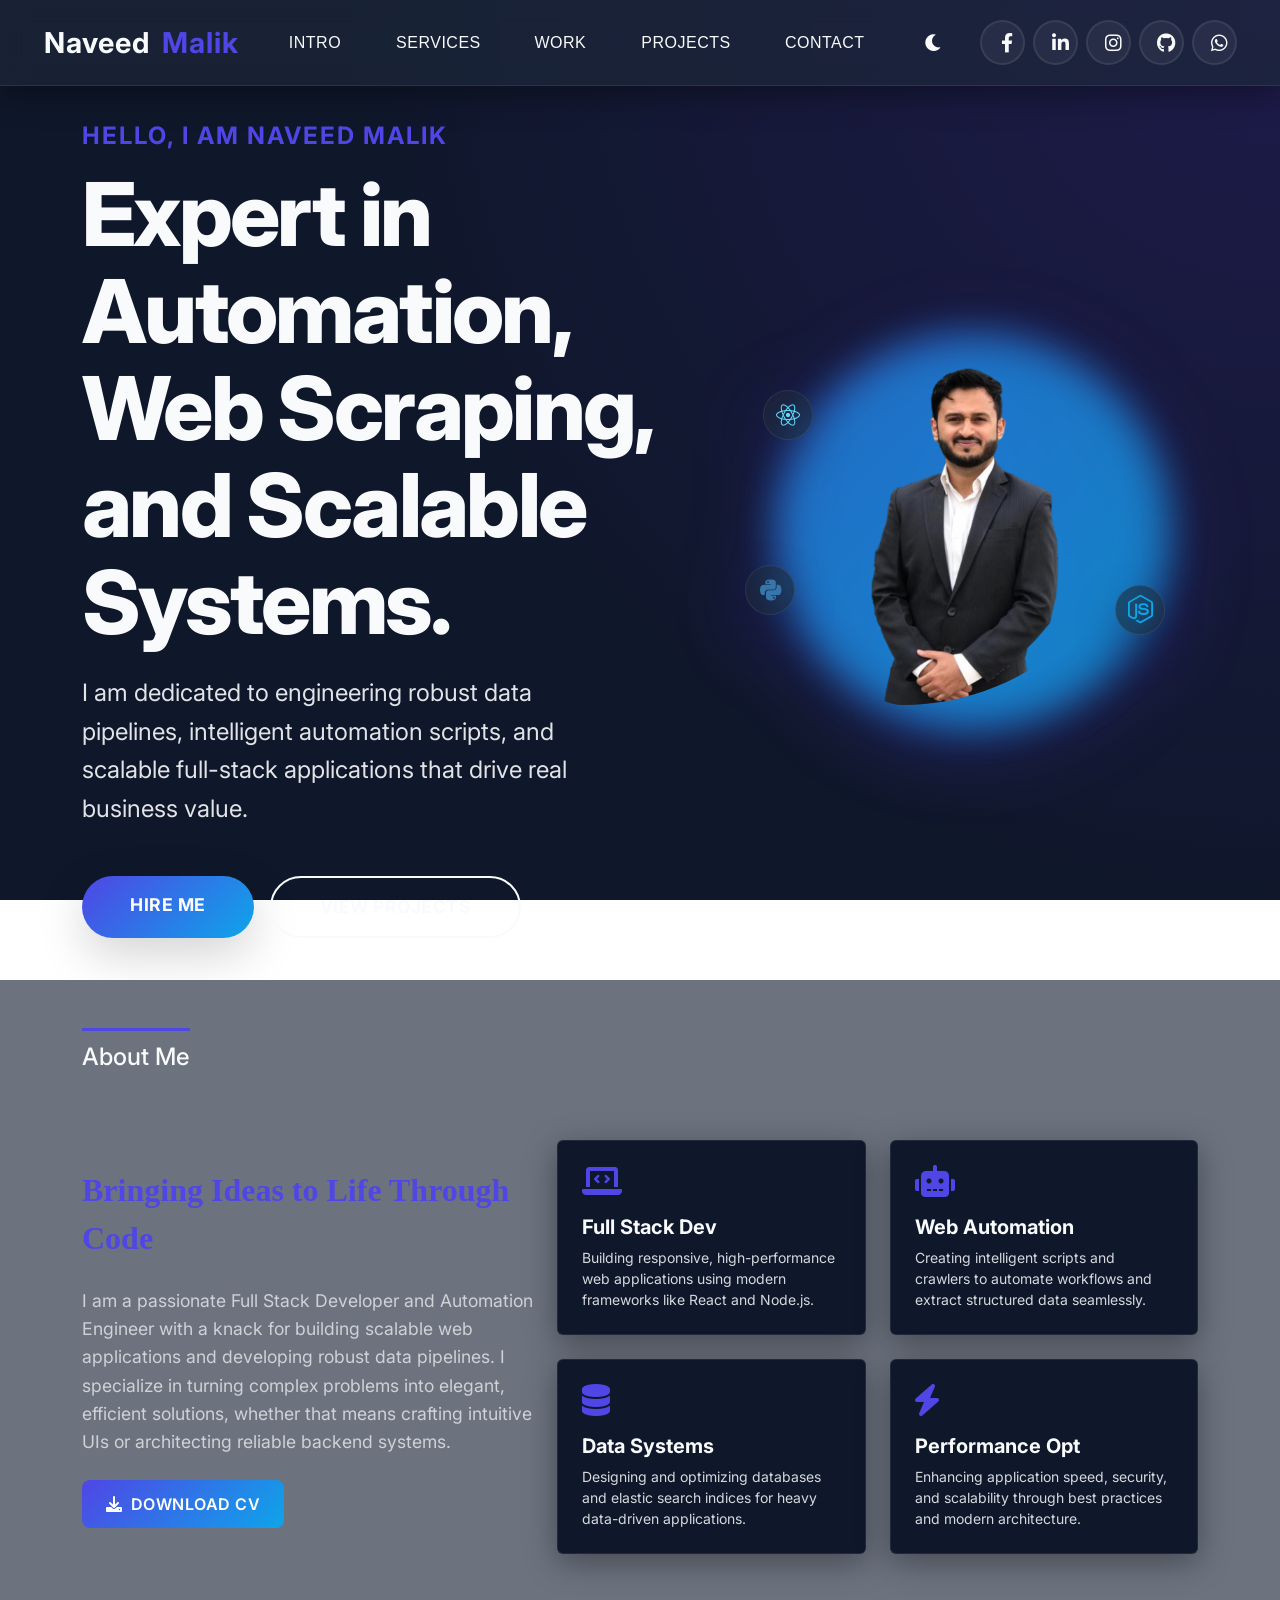
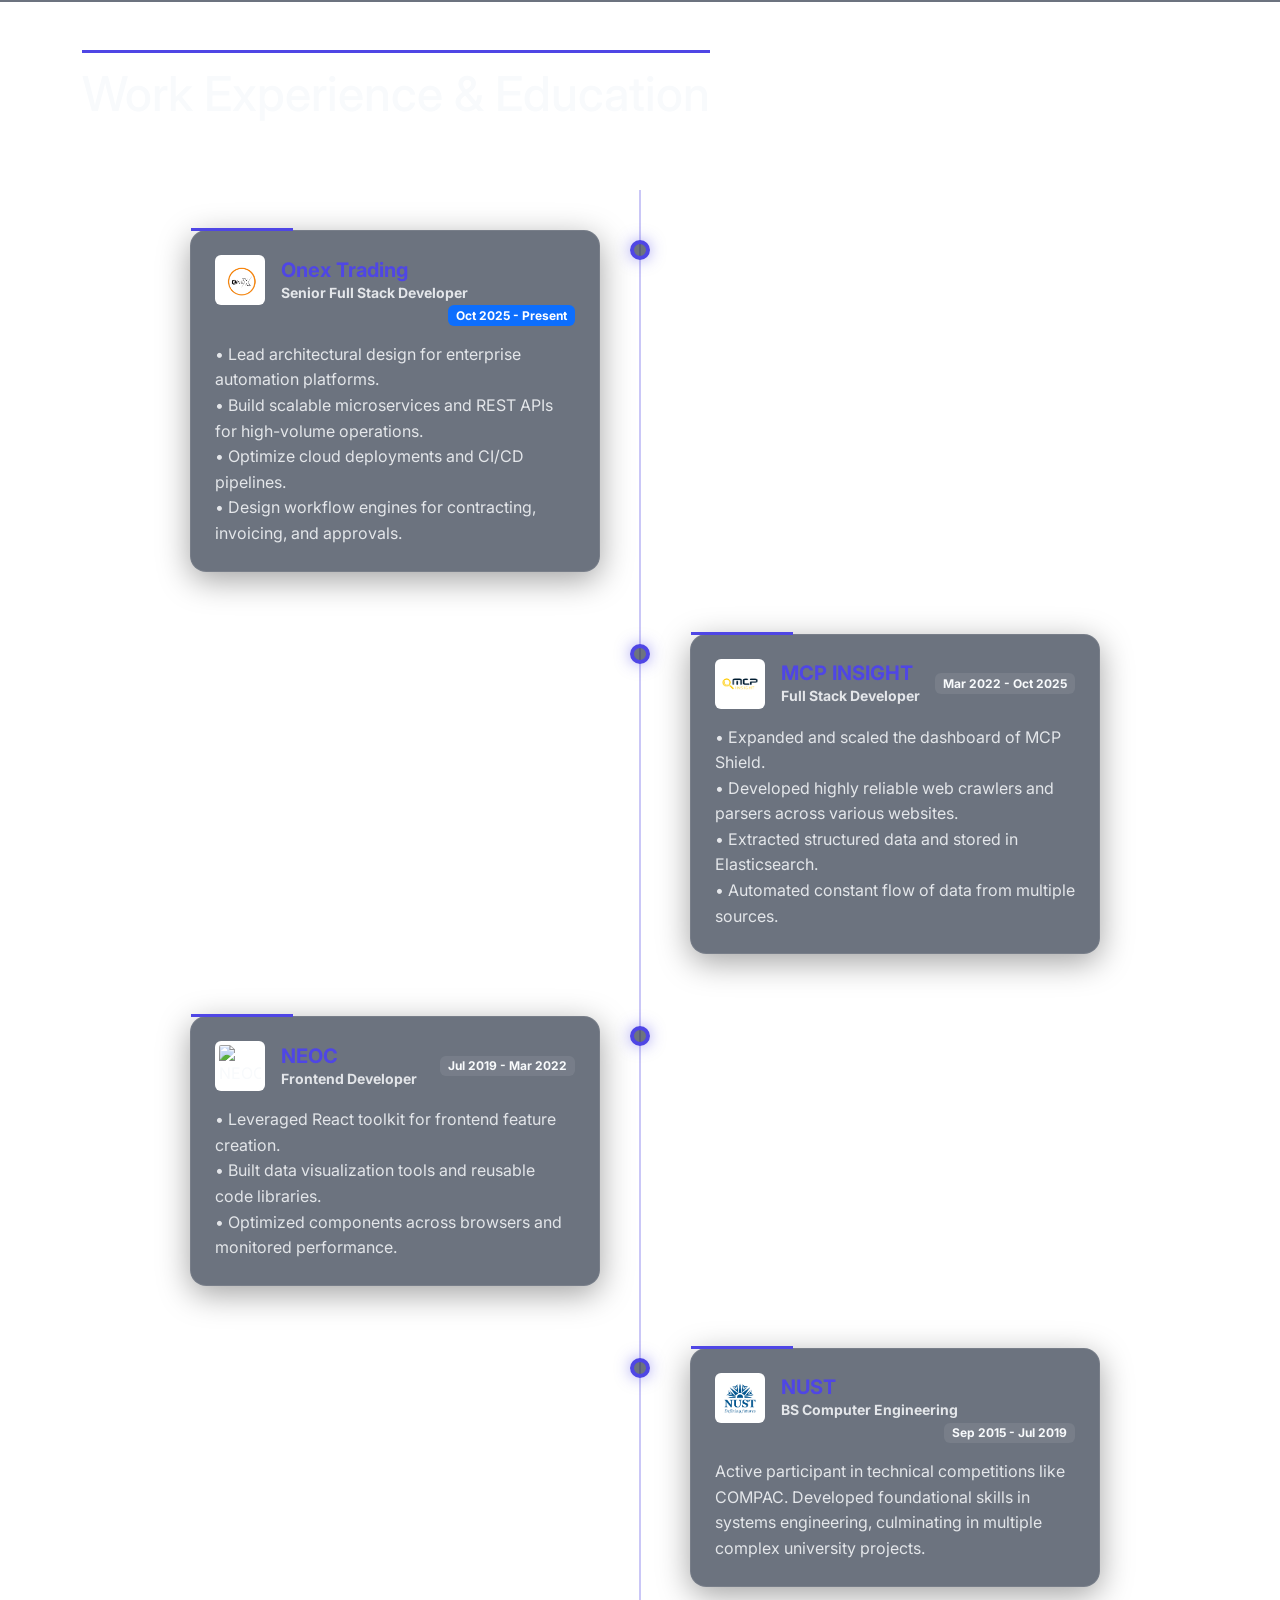
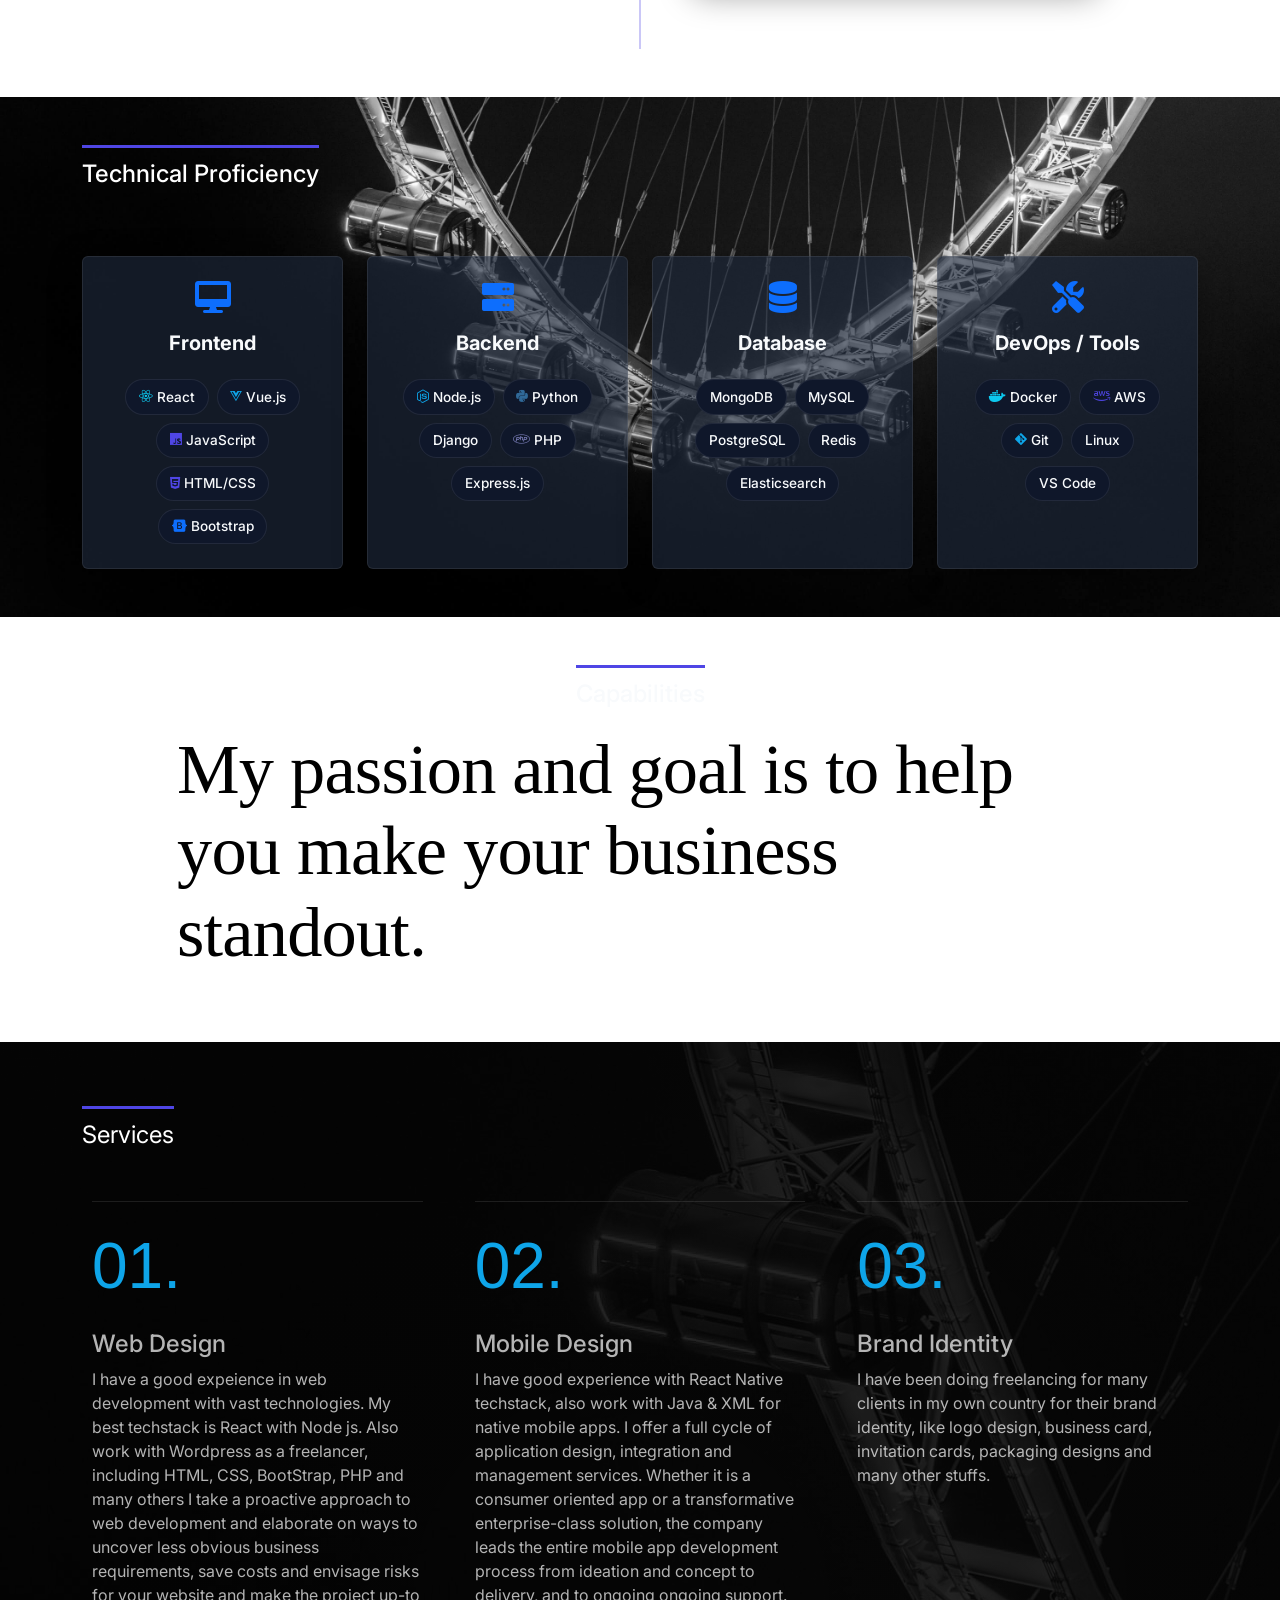
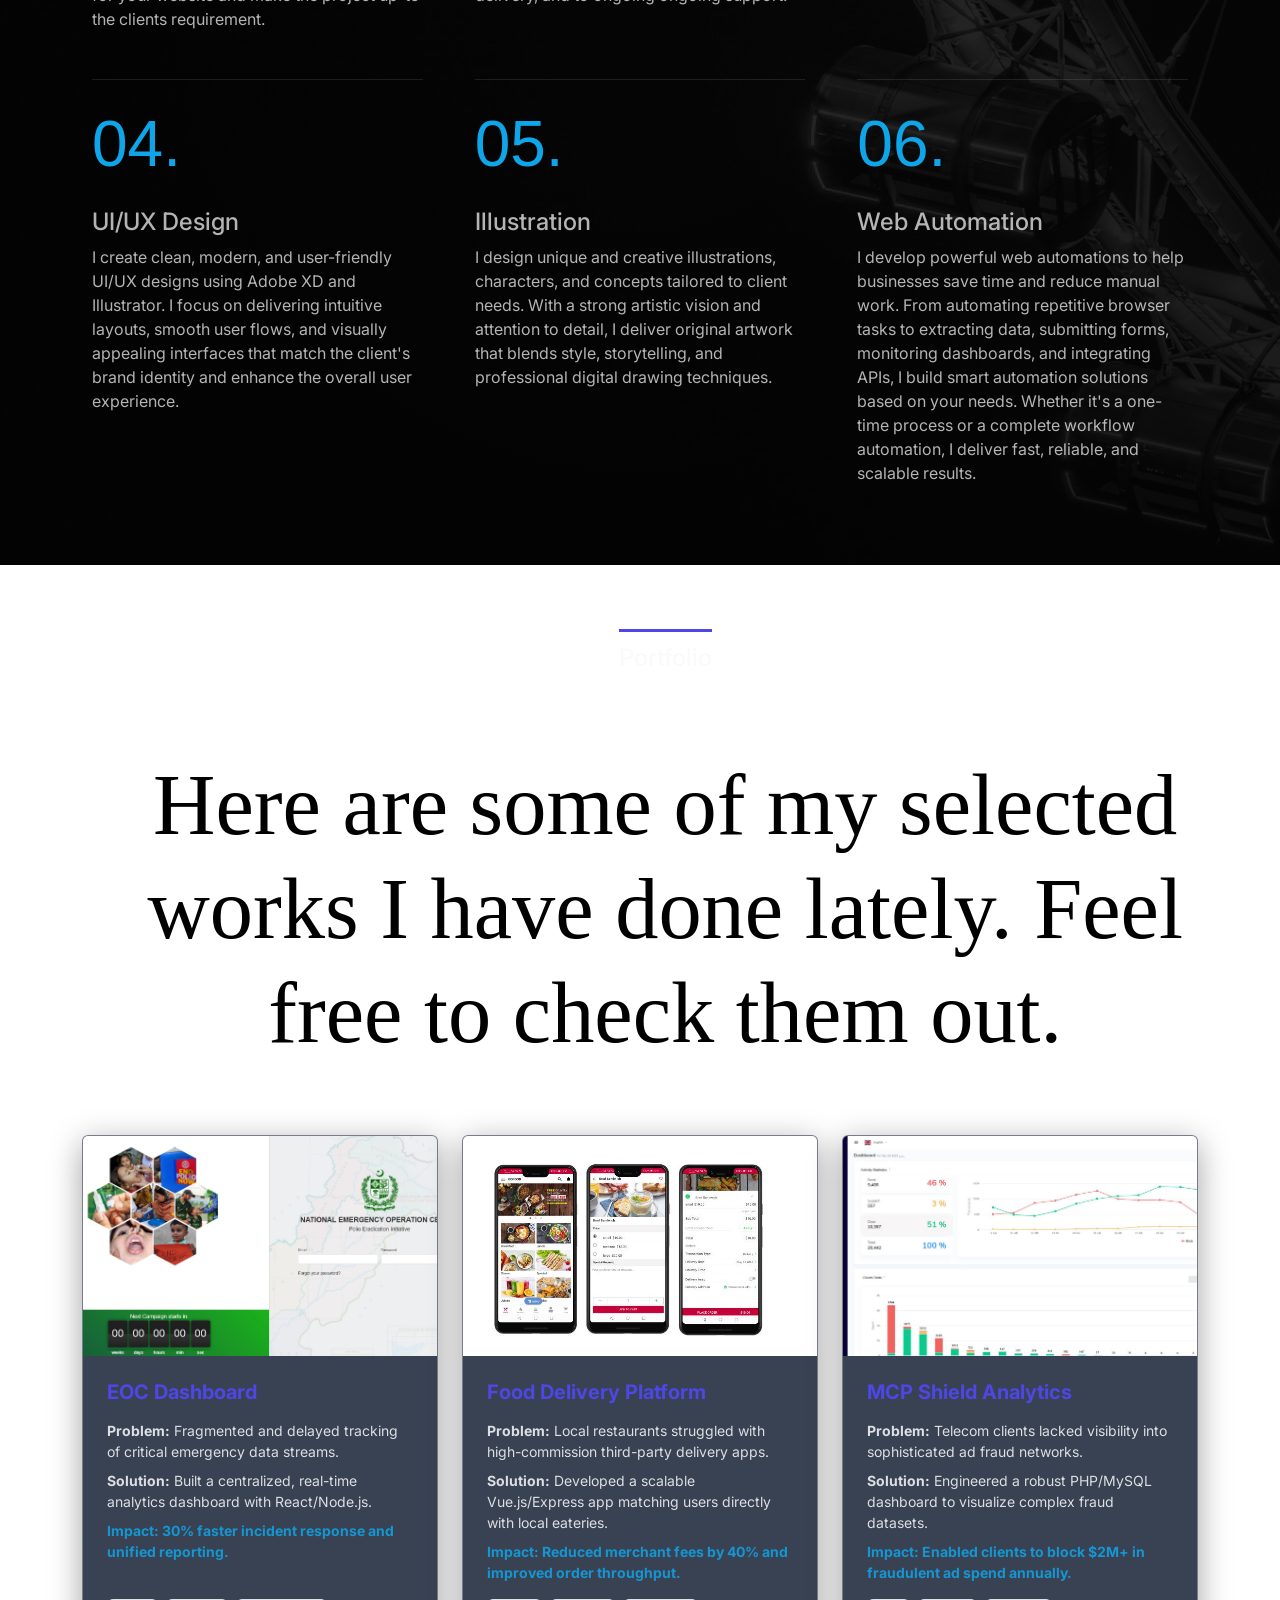
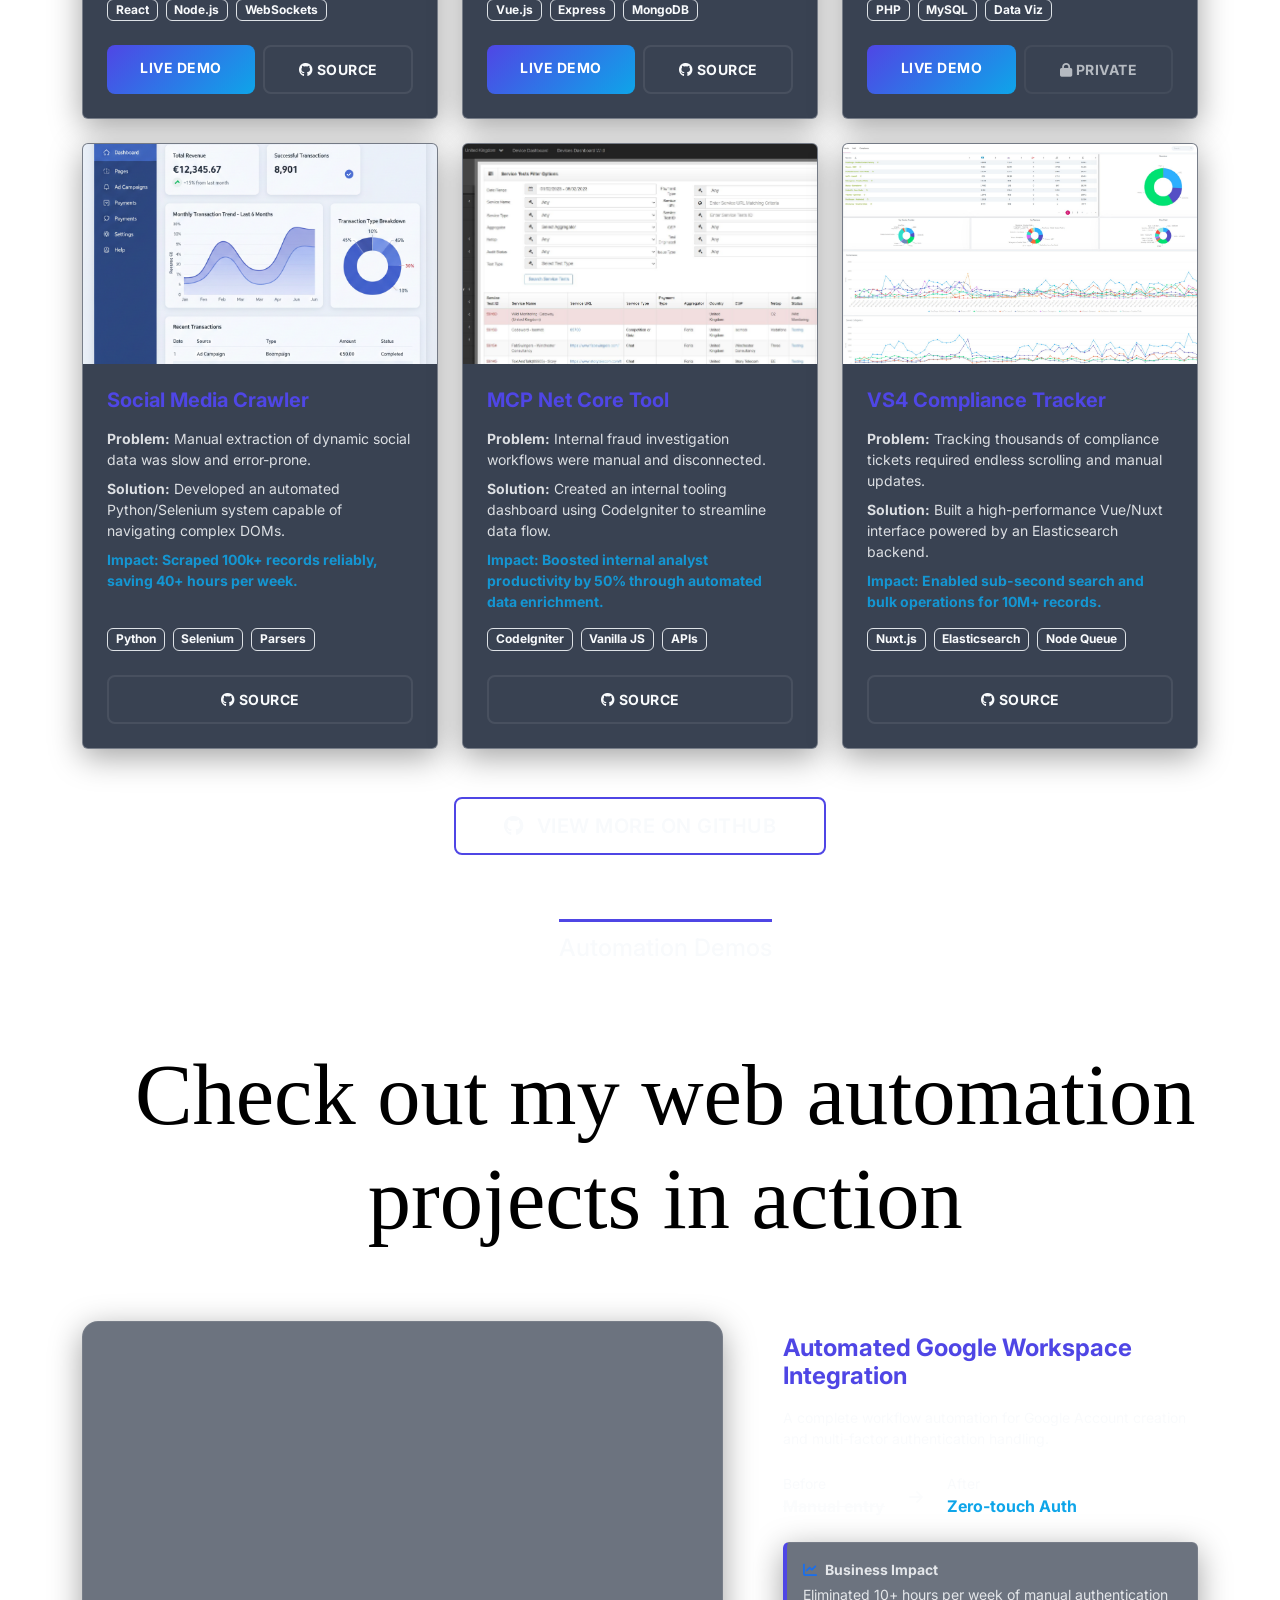
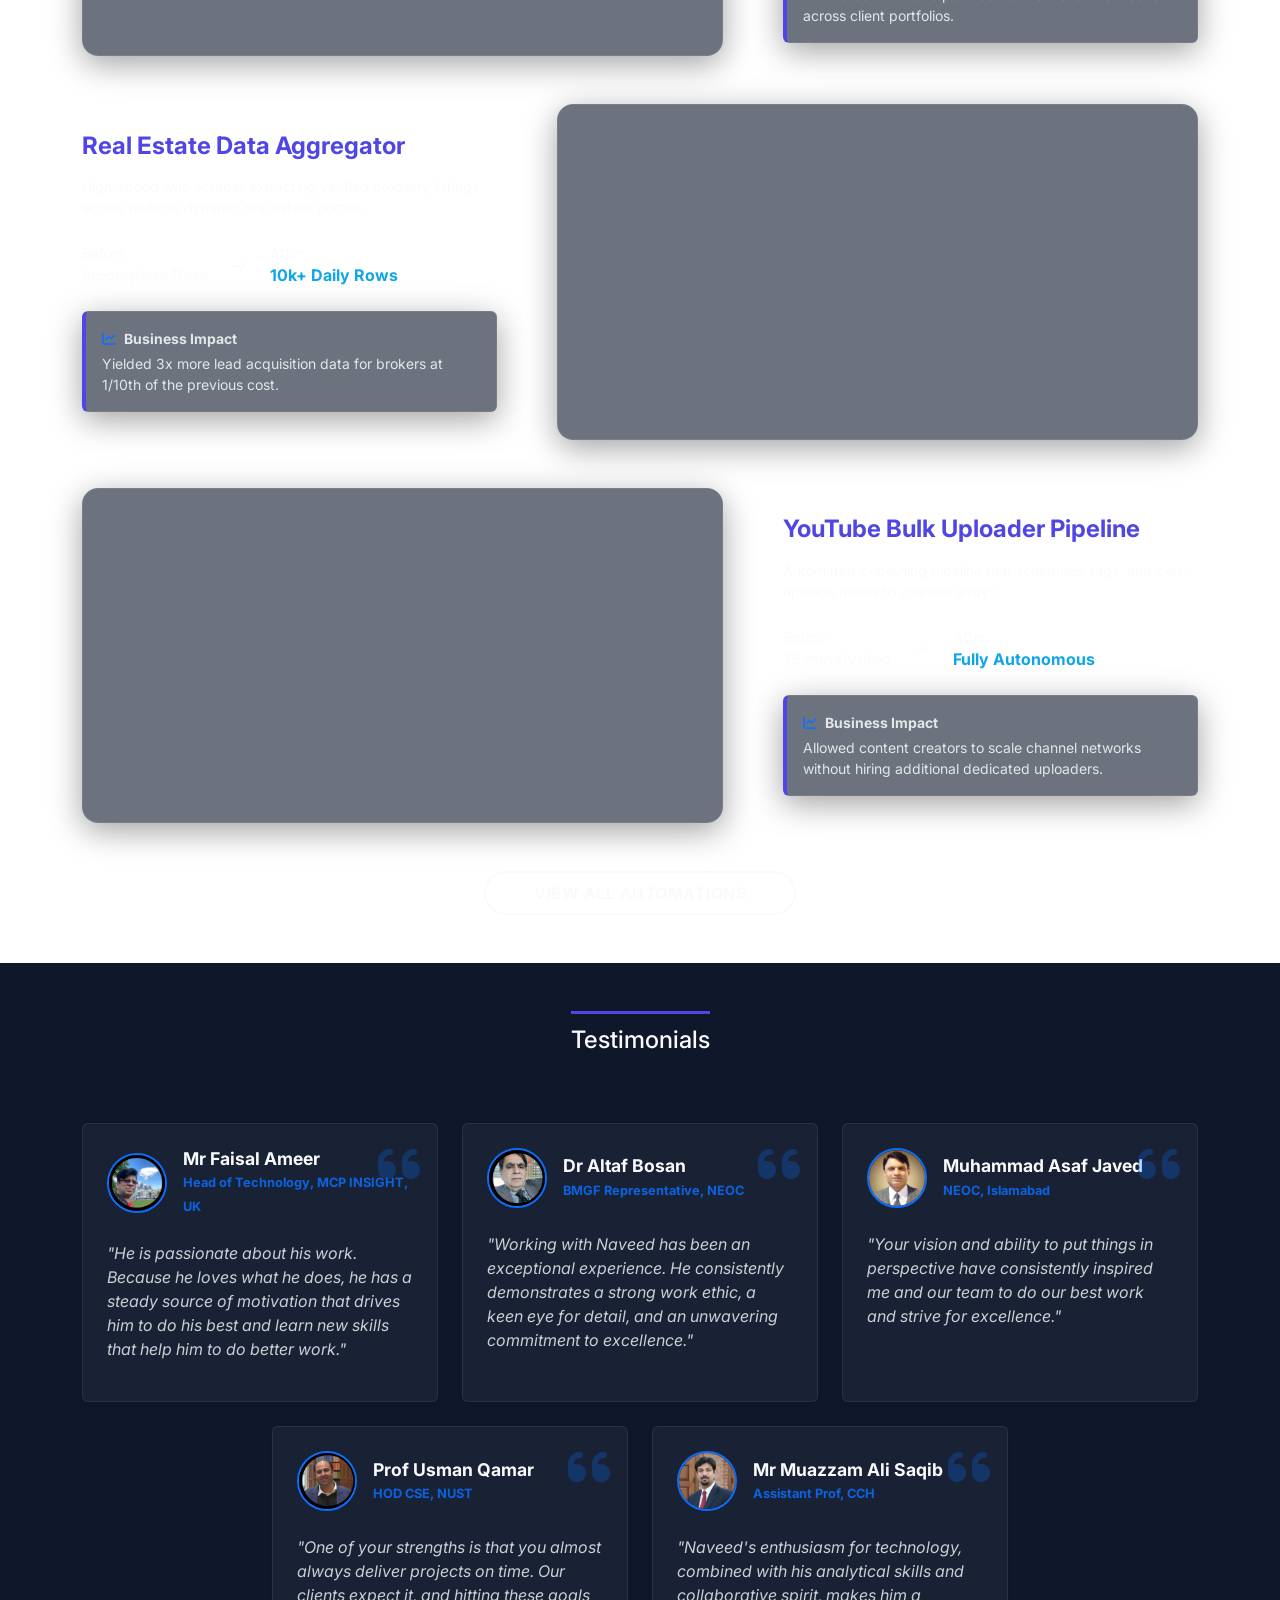
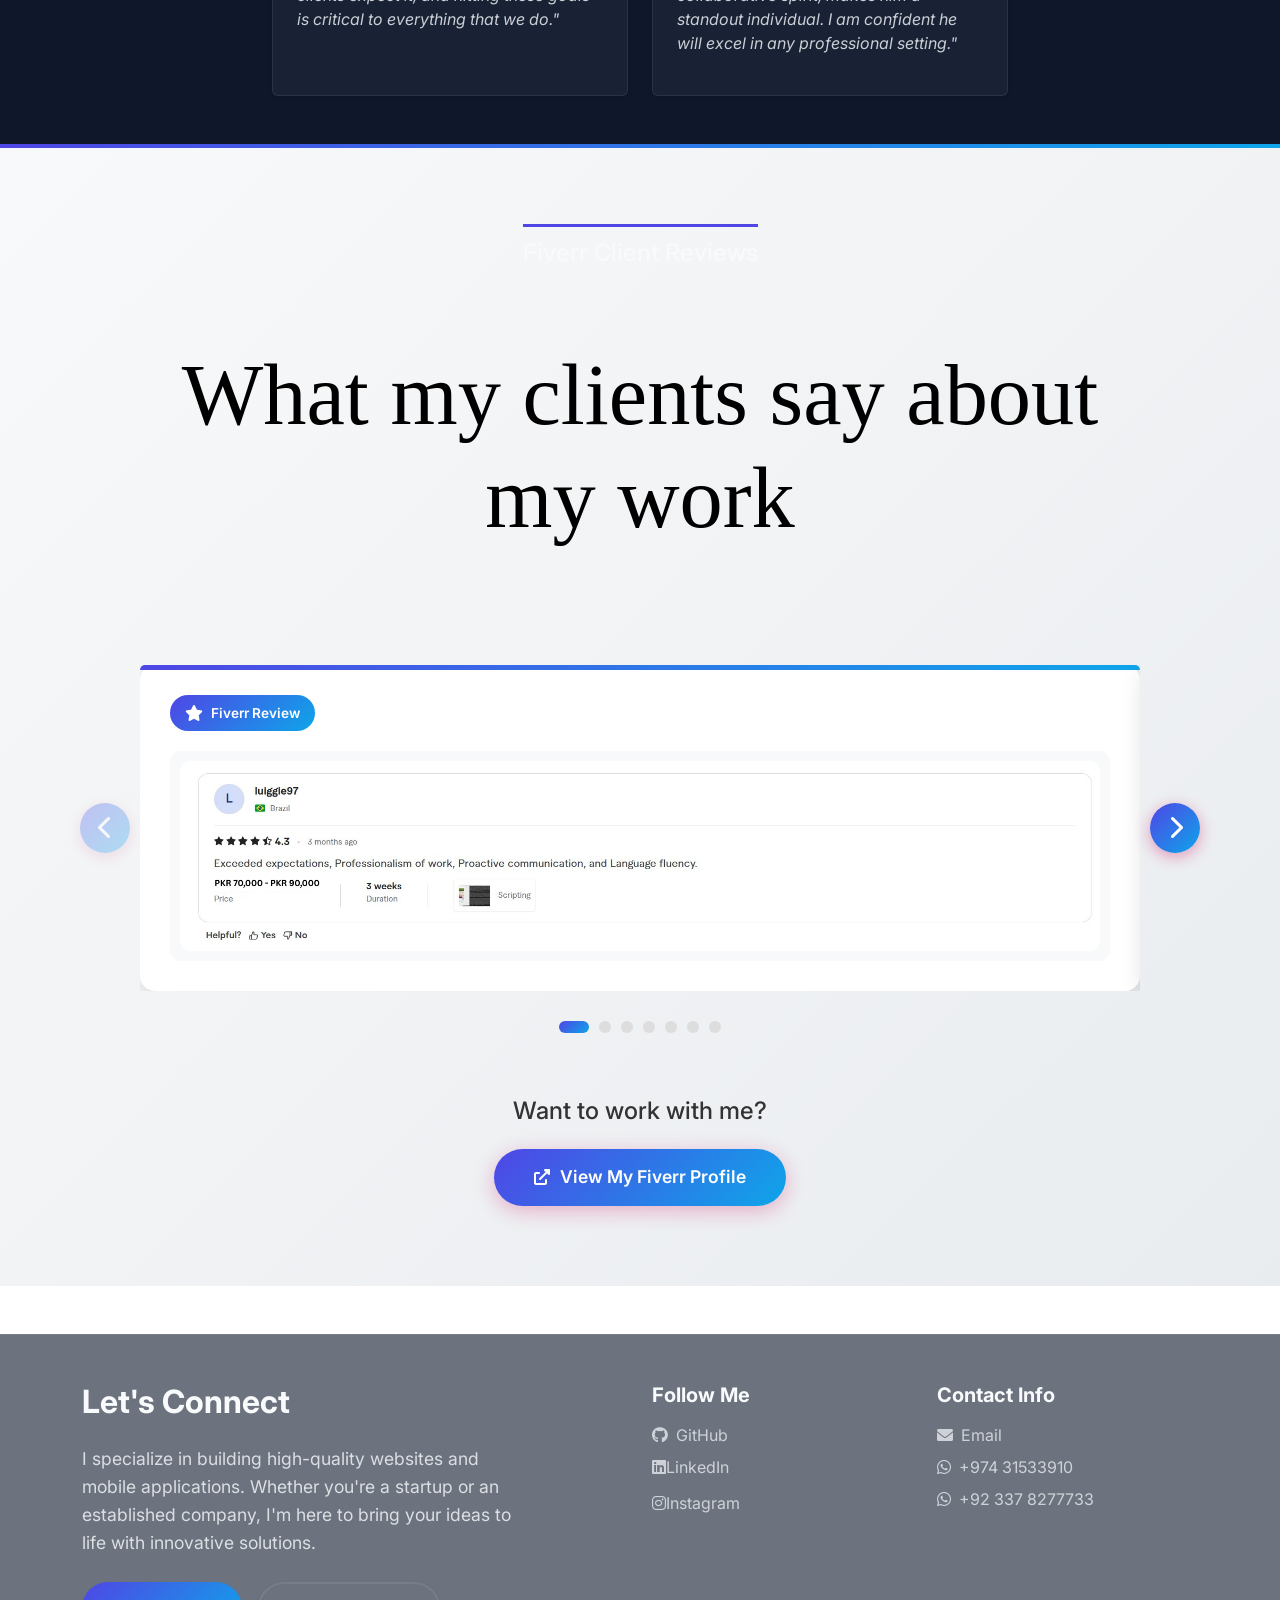
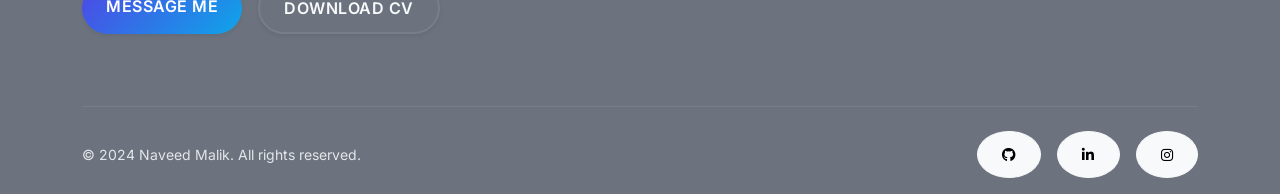
==== commit ff2d3a71: "fixes" ====
--- a/index.html
+++ b/index.html
@@ -15,8 +15,10 @@
     <!-- Fonts -->
     <link rel="preconnect" href="https://fonts.googleapis.com">
     <link rel="preconnect" href="https://fonts.gstatic.com" crossorigin>
-    <link href="https://fonts.googleapis.com/css2?family=Inter:wght@300;400;500;600;700&family=Poppins:wght@300;400;500;600;700&display=swap" rel="stylesheet">
-    
+    <link
+        href="https://fonts.googleapis.com/css2?family=Inter:wght@300;400;500;600;700&family=Poppins:wght@300;400;500;600;700&display=swap"
+        rel="stylesheet">
+
     <link rel="stylesheet" href="https://cdnjs.cloudflare.com/ajax/libs/aos/2.3.4/aos.css" />
     <link rel="stylesheet" href="https://cdnjs.cloudflare.com/ajax/libs/font-awesome/6.0.0-beta3/css/all.min.css">
     <!-- Initial Theme Script to avoid flash of wrong theme -->
@@ -124,7 +126,7 @@
             const themeToggleBtn = document.getElementById('themeToggle');
             const icon = themeToggleBtn.querySelector('i');
             const currentTheme = document.documentElement.getAttribute('data-theme');
-            
+
             if (currentTheme === 'light') {
                 icon.classList.remove('fa-moon');
                 icon.classList.add('fa-sun');
@@ -150,31 +152,45 @@
     <!-- Hero Section -->
     <section id="home" class="hero-section">
         <!-- 3D Canvas Background -->
-        <div id="canvas-container"></div>
-        
+        <div id="canvas-container" class="d-none d-md-block"></div>
+
         <div class="container hero-content-wrapper position-relative" style="z-index: 2;">
             <div class="row align-items-center min-vh-100">
                 <div class="col-lg-7 col-md-12 text-content hero-text" data-aos="fade-right">
-                    <h5 class="greeting-text">Hello, I am</h5>
-                    <h1 class="hero-title"><span id="typing-container" class="typing-container"></span></h1>
-                    <h2 class="hero-subtitle">Automation Engineer | Full Stack Developer | Data Systems Specialist</h2>
-                    <p class="hero-description mt-3">
-                        I am a highly skilled Software Developer, with knowledge of various tools and languages, eager to learn new skills and build scalable, high-performance systems.
+                    <h5 class="greeting-text fw-bold text-uppercase tracking-wide" style="letter-spacing: 2px;">Hello, I
+                        am Naveed Malik</h5>
+                    <h1 class="text-fluid-title py-2" style="color: var(--text-color);">Expert in Automation, Web
+                        Scraping, and Scalable Systems.</h1>
+                    <p class="text-fluid-subtitle mt-3 col-lg-10">
+                        I am dedicated to engineering robust data pipelines, intelligent automation scripts, and
+                        scalable full-stack applications that drive real business value.
                     </p>
-                    <div class="hero-buttons mt-4">
-                        <a href="#portfolio" class="btn btn-primary btn-glow">View Projects</a>
-                        <a href="#contact" class="btn btn-outline ms-3">Contact Me</a>
-                    </div>
-                </div>
-                <div class="col-lg-5 col-md-12 d-flex justify-content-center image-column mt-5 mt-lg-0" data-aos="fade-left" data-aos-delay="200">
-                    <div class="profile-image-wrapper modern-profile-wrapper">
-                        <img src="./images/my_profile.png" alt="Naveed Malik" class="profile-image modern-profile">
+                    <div class="hero-buttons mt-5 d-flex flex-wrap gap-3">
+                        <a href="#contact" class="btn btn-primary btn-glow px-5 py-3 rounded-pill fw-bold shadow-lg"
+                            style="font-size: 1.1rem;">Hire Me</a>
+                        <a href="#portfolio" class="btn btn-outline border-2 px-5 py-3 rounded-pill fw-bold"
+                            style="font-size: 1.1rem; color: var(--text-color); border-color: var(--text-color);">View
+                            Projects</a>
+                    </div>
+                </div>
+                <div class="col-lg-5 col-md-12 d-flex justify-content-center image-column mt-5 mt-lg-0"
+                    data-aos="fade-left" data-aos-delay="200">
+                    <div class="profile-image-wrapper modern-profile-wrapper"
+                        style="filter: drop-shadow(0 15px 35px rgba(79, 70, 229, 0.4));">
+                        <img src="./images/my_profile.png" alt="Naveed Malik" class="profile-image modern-profile"
+                            loading="eager" style="border: 0px solid var(--surface-color);">
                         <div class="glow-ring"></div>
                         <div class="glow-ring delay-1"></div>
-                        <!-- Floating Tech Icons -->
-                        <div class="floating-icon icon-1"><i class="fab fa-react"></i></div>
-                        <div class="floating-icon icon-2"><i class="fab fa-node-js"></i></div>
-                        <div class="floating-icon icon-3"><i class="fab fa-python"></i></div>
+                        <!-- Floating Tech Icons with Glassmorphism -->
+                        <div class="floating-icon icon-1 shadow-lg"
+                            style="background: var(--surface-color); backdrop-filter: var(--backdrop-blur); border: 1px solid var(--border-color);">
+                            <i class="fab fa-react" style="color: #61DAFB;"></i></div>
+                        <div class="floating-icon icon-2 shadow-lg"
+                            style="background: var(--surface-color); backdrop-filter: var(--backdrop-blur); border: 1px solid var(--border-color);">
+                            <i class="fab fa-node-js" style="color: var(--secondary-color);"></i></div>
+                        <div class="floating-icon icon-3 shadow-lg"
+                            style="background: var(--surface-color); backdrop-filter: var(--backdrop-blur); border: 1px solid var(--border-color);">
+                            <i class="fab fa-python" style="color: #3776AB;"></i></div>
                     </div>
                 </div>
             </div>
@@ -193,7 +209,10 @@
                 <div class="col-lg-5 mb-5 mb-lg-0" data-aos="fade-right">
                     <p class="lead fw-bold" style="color: var(--primary-color);">Bringing Ideas to Life Through Code</p>
                     <p class="hero-description mt-3">
-                        I am a passionate Full Stack Developer and Automation Engineer with a knack for building scalable web applications and developing robust data pipelines. I specialize in turning complex problems into elegant, efficient solutions, whether that means crafting intuitive UIs or architecting reliable backend systems.
+                        I am a passionate Full Stack Developer and Automation Engineer with a knack for building
+                        scalable web applications and developing robust data pipelines. I specialize in turning complex
+                        problems into elegant, efficient solutions, whether that means crafting intuitive UIs or
+                        architecting reliable backend systems.
                     </p>
                     <div class="mt-4">
                         <a href="Naveed_Malik_Software_Engr.pdf" download class="btn btn-primary btn-glow">
@@ -205,30 +224,42 @@
                     <div class="row g-4">
                         <div class="col-md-6">
                             <div class="about-card p-4 rounded h-100">
-                                <div class="icon-box mb-3" style="color: var(--primary-color);"><i class="fas fa-laptop-code fa-2x"></i></div>
+                                <div class="icon-box mb-3" style="color: var(--primary-color);"><i
+                                        class="fas fa-laptop-code fa-2x"></i></div>
                                 <h4 class="h5 fw-bold" style="color: var(--text-color);">Full Stack Dev</h4>
-                                <p class="small mb-0" style="color: var(--text-color); opacity: 0.7;">Building responsive, high-performance web applications using modern frameworks like React and Node.js.</p>
+                                <p class="small mb-0" style="color: var(--text-color); opacity: 0.7;">Building
+                                    responsive, high-performance web applications using modern frameworks like React and
+                                    Node.js.</p>
                             </div>
                         </div>
                         <div class="col-md-6">
                             <div class="about-card p-4 rounded h-100">
-                                <div class="icon-box mb-3" style="color: var(--primary-color);"><i class="fas fa-robot fa-2x"></i></div>
+                                <div class="icon-box mb-3" style="color: var(--primary-color);"><i
+                                        class="fas fa-robot fa-2x"></i></div>
                                 <h4 class="h5 fw-bold" style="color: var(--text-color);">Web Automation</h4>
-                                <p class="small mb-0" style="color: var(--text-color); opacity: 0.7;">Creating intelligent scripts and crawlers to automate workflows and extract structured data seamlessly.</p>
+                                <p class="small mb-0" style="color: var(--text-color); opacity: 0.7;">Creating
+                                    intelligent scripts and crawlers to automate workflows and extract structured data
+                                    seamlessly.</p>
                             </div>
                         </div>
                         <div class="col-md-6">
                             <div class="about-card p-4 rounded h-100">
-                                <div class="icon-box mb-3" style="color: var(--primary-color);"><i class="fas fa-database fa-2x"></i></div>
+                                <div class="icon-box mb-3" style="color: var(--primary-color);"><i
+                                        class="fas fa-database fa-2x"></i></div>
                                 <h4 class="h5 fw-bold" style="color: var(--text-color);">Data Systems</h4>
-                                <p class="small mb-0" style="color: var(--text-color); opacity: 0.7;">Designing and optimizing databases and elastic search indices for heavy data-driven applications.</p>
+                                <p class="small mb-0" style="color: var(--text-color); opacity: 0.7;">Designing and
+                                    optimizing databases and elastic search indices for heavy data-driven applications.
+                                </p>
                             </div>
                         </div>
                         <div class="col-md-6">
                             <div class="about-card p-4 rounded h-100">
-                                <div class="icon-box mb-3" style="color: var(--primary-color);"><i class="fas fa-bolt fa-2x"></i></div>
+                                <div class="icon-box mb-3" style="color: var(--primary-color);"><i
+                                        class="fas fa-bolt fa-2x"></i></div>
                                 <h4 class="h5 fw-bold" style="color: var(--text-color);">Performance Opt</h4>
-                                <p class="small mb-0" style="color: var(--text-color); opacity: 0.7;">Enhancing application speed, security, and scalability through best practices and modern architecture.</p>
+                                <p class="small mb-0" style="color: var(--text-color); opacity: 0.7;">Enhancing
+                                    application speed, security, and scalability through best practices and modern
+                                    architecture.</p>
                             </div>
                         </div>
                     </div>
@@ -240,164 +271,101 @@
     <!-- Work Experience Section -->
     <section id="work-experience" class="py-5">
         <div class="container">
-            <h2 class="section-heading text-center">Work Experience & Education</h2>
-            <div class="row" style="margin-left: -4%;">
-                <div class="col-md-6 work-item" data-aos="fade-up">
-                    <div class="work-item-content">
-                        <div class="work-item-icon-top">
-                            <i class="fas fa-briefcase"></i>
-                        </div>
-
-                        <!-- NEW COMPANY (CURRENT JOB) -->
-                        <div class="text-center">
-                            <a href="#" target="_blank">
-                                <img src="./images/profile/Onex.png" style="width:200px;height:200px" alt="Company Logo"
-                                    class="company-logo image-transition">
-                            </a>
-                        </div>
-
-                        <div class="work-content">
-                            <div class="work-header">
-                                <p class="timeline__timeframe">Oct 2025 - Present</p>
-                                <h5>Onex Trading and Contracting Services</h5>
-                                <p class="lead">Senior Full Stack Developer</p>
-                            </div>
-
-                            <p class="work-description">
-                                • Lead the architectural design and development of enterprise-grade automation
-                                platforms.<br />
-                                • Build scalable microservices and REST APIs that support high-volume, real-time
-                                operations.<br />
-                                • Implement advanced system integrations across procurement, logistics, and ERP
-                                solutions.<br />
-                                • Develop secure and high-performance dashboards for project tracking and operational
-                                analytics.<br />
-                                • Optimize cloud deployments and CI/CD pipelines to reduce downtime and enhance
-                                reliability.<br />
-                                • Design workflow engines for automating contracting, invoicing, and internal approval
-                                cycles.<br />
-                                • Ensure robust data validation, monitoring, and structured reporting for executive
-                                insights.<br />
-                                • Collaborate with cross-functional teams to translate business requirements into
-                                technical solutions.<br />
-                                • Conduct performance audits, security enhancements, and long-term system scaling
-                                improvements.<br />
-                            </p>
-                        </div>
-
-                        <!-- MCP Insight -->
-                        <div class="text-center">
-                            <a href="https://mcpinsight.com/" target="_blank">
-                                <img src="./images/mcpinsight-bg-login.png" style="width:200px;height:200px"
-                                    alt="Company Logo" class="company-logo image-transition">
-                            </a>
-                        </div>
-
-                        <div class="work-content">
-                            <div class="work-header">
-                                <p class="timeline__timeframe">March 2022 - Oct 2025</p>
-                                <h5>MCP INSIGHT</h5>
-                                <p class="lead">Full Stack Developer</p>
-                            </div>
-                            <p class="work-description">
-                                • Responsible for maintaining, expanding and scaling the dashboard of MCP Shield, one of
-                                product of the company.<br />
-                                • Adding new features to the MCP Shield product, build on CodeIgniter framework.<br />
-                                • Write well designed, testable, efficient code by using best software development
-                                practices.<br />
-                                • Optimize the scraping capability to ensure the data is scrapped efficiently with the
-                                minimum usage of server bandwidth.<br />
-                                • Develop highly reliable web crawlers and parsers across various websites.<br />
-                                • Extract structured/unstructured data and store them into Json Format in elastic
-                                search.<br />
-                                • Develop frameworks for automating and maintaining a constant flow of data from
-                                multiple sources.<br />
-                                • Develop a deep understanding of the data sources on the web and know exactly how,
-                                when, and which data to scrape, parse and store this data.<br />
-                                • Active participation in troubleshooting and debugging.<br />
-                                • Creating efficient web crawlers. Create more/better ways to crawl relevant
-                                information.<br />
-                                • Familiarity with best practices and design patterns of programming languages.<br />
-                            </p>
-                        </div>
-
-                        <!-- NEOC -->
-                        <div class="text-center">
-                            <a href="https://epi.gov.pk/emergency-operations-center/" target="_blank">
-                                <img src="https://www.eoc.gov.pk/assets/images/eoc-logo_old.png"
-                                    style="width:200px;height:200px" alt="Company Logo"
-                                    class="company-logo image-transition">
-                            </a>
-                        </div>
-                        <div class="work-content">
-                            <div class="work-header">
-                                <p class="timeline__timeframe">Jul 2019 - March 2022</p>
-                                <h5>NEOC</h5>
-                                <p class="lead">Frontend Developer</p>
-                            </div>
-                            <p class="work-description">
-                                • Leverage the inbuilt React toolkit for creating frontend features.<br />
-                                • Create data visualization tools, libraries, and reusable code for prospects.<br />
-                                • Integrate designs and wireframes within the application code.<br />
-                                • Monitor interaction of users and convert them into insightful information.<br />
-                                • Write application interface code with JavaScript.<br />
-                                • Enhance application performance with constant monitoring.<br />
-                                • Translate wireframes and designs into good quality code.<br />
-                                • Optimize components to work seamlessly across different browsers and devices.<br />
-                                • Good understanding of CSS libraries, GIT, Sigma, Adobe XD etc.<br />
-                                • Proper user information authentication.<br />
-                                • Develop responsive web-based UI.<br />
-                            </p>
-                        </div>
-                    </div>
-                </div>
-
-                <!-- Education Column -->
-                <div class="col-md-6 work-item" data-aos="fade-up">
-                    <div class="work-item-content">
-                        <div class="work-item-icon-top">
-                            <i class="fas fa-graduation-cap"></i>
-                        </div>
-
-                        <div class="text-center">
-                            <a href="https://nust.edu.pk/" target="_blank">
-                                <img src="./images/profile/NUST-Signature-01.png" style="width:200px;height:200px"
-                                    alt="Company Logo" class="image-transition company-logo">
-                            </a>
-                        </div>
-                        <div class="work-content">
-                            <div class="work-header">
-                                <p class="timeline__timeframe">September 2015 - July 2019</p>
-                                <h5>NUST</h5>
-                                <p class="lead">BS COMPUTER ENGINEERING</p>
-                            </div>
-                            <p class="work-description">
-                                I was the average student in my University but was involved
-                                with different technical competition like COMPAC(One of
-                                biggest in our college)<br />
-                                I had done different type of projects in my university and
-                                few of them i have displayed in my portfolio
-                            </p>
-                        </div>
-
-                        <div class="text-center">
-                            <a href="https://cch.edu.pk/" target="_blank">
-                                <img src="./images/profile/cch.png" style="width:200px;height:200px" alt="Company Logo"
-                                    class="company-logo image-transition">
-                            </a>
-                        </div>
-                        <div class="work-content">
-                            <div class="work-header">
-                                <p class="timeline__timeframe">September 2010 - July 2015</p>
-                                <h5>CADET COLLEGE HASANABDAL</h5>
-                                <p class="lead">FSC & Matriculation</p>
-                            </div>
-                            <p class="work-description">
-                                I was Vice President of College Computer, was involved in
-                                other sports, Vice Captain Wing Football team, Vice Caption
-                                College Gymnastics team
-                            </p>
-                        </div>
+            <h2 class="section-heading text-center" style="font-size: clamp(2rem, 4vw, 3rem);">Work Experience &
+                Education</h2>
+
+            <div class="timeline-premium mt-5">
+                <!-- Node 1: Onex -->
+                <div class="timeline-node left" data-aos="fade-right">
+                    <div class="timeline-dot"></div>
+                    <div class="work-item-content glass-card p-4">
+                        <div class="d-flex flex-wrap align-items-center mb-3">
+                            <img src="./images/profile/Onex.png" style="width:50px; height:50px; object-fit:contain;"
+                                alt="Onex Logo" class="me-3 bg-white rounded p-1 mb-2 mb-sm-0">
+                            <div>
+                                <h5 class="mb-0 fw-bold" style="color: var(--primary-color);">Onex Trading</h5>
+                                <p class="mb-0 small fw-bold">Senior Full Stack Developer</p>
+                            </div>
+                            <span class="ms-sm-auto mt-2 mt-sm-0 badge bg-primary text-white">Oct 2025 - Present</span>
+                        </div>
+                        <p class="work-description small opacity-75 mb-0" style="line-height: 1.6;">
+                            • Lead architectural design for enterprise automation platforms.<br />
+                            • Build scalable microservices and REST APIs for high-volume operations.<br />
+                            • Optimize cloud deployments and CI/CD pipelines.<br />
+                            • Design workflow engines for contracting, invoicing, and approvals.
+                        </p>
+                    </div>
+                </div>
+
+                <!-- Node 2: MCP Insight -->
+                <div class="timeline-node right" data-aos="fade-left">
+                    <div class="timeline-dot"></div>
+                    <div class="work-item-content glass-card p-4">
+                        <div class="d-flex flex-wrap align-items-center mb-3">
+                            <img src="./images/mcpinsight-bg-login.png"
+                                style="width:50px; height:50px; object-fit:contain;" alt="MCP Logo"
+                                class="me-3 bg-white rounded p-1 mb-2 mb-sm-0">
+                            <div>
+                                <h5 class="mb-0 fw-bold" style="color: var(--primary-color);">MCP INSIGHT</h5>
+                                <p class="mb-0 small fw-bold">Full Stack Developer</p>
+                            </div>
+                            <span class="ms-sm-auto mt-2 mt-sm-0 badge"
+                                style="background:var(--border-color); color:var(--text-color);">Mar 2022 - Oct
+                                2025</span>
+                        </div>
+                        <p class="work-description small opacity-75 mb-0" style="line-height: 1.6;">
+                            • Expanded and scaled the dashboard of MCP Shield.<br />
+                            • Developed highly reliable web crawlers and parsers across various websites.<br />
+                            • Extracted structured data and stored in Elasticsearch.<br />
+                            • Automated constant flow of data from multiple sources.
+                        </p>
+                    </div>
+                </div>
+
+                <!-- Node 3: NEOC -->
+                <div class="timeline-node left" data-aos="fade-right">
+                    <div class="timeline-dot"></div>
+                    <div class="work-item-content glass-card p-4">
+                        <div class="d-flex flex-wrap align-items-center mb-3">
+                            <img src="https://www.eoc.gov.pk/assets/images/eoc-logo_old.png"
+                                style="width:50px; height:50px; object-fit:contain;" alt="NEOC Logo"
+                                class="me-3 bg-white rounded p-1 mb-2 mb-sm-0">
+                            <div>
+                                <h5 class="mb-0 fw-bold" style="color: var(--primary-color);">NEOC</h5>
+                                <p class="mb-0 small fw-bold">Frontend Developer</p>
+                            </div>
+                            <span class="ms-sm-auto mt-2 mt-sm-0 badge"
+                                style="background:var(--border-color); color:var(--text-color);">Jul 2019 - Mar
+                                2022</span>
+                        </div>
+                        <p class="work-description small opacity-75 mb-0" style="line-height: 1.6;">
+                            • Leveraged React toolkit for frontend feature creation.<br />
+                            • Built data visualization tools and reusable code libraries.<br />
+                            • Optimized components across browsers and monitored performance.
+                        </p>
+                    </div>
+                </div>
+
+                <!-- Node 4: Education -->
+                <div class="timeline-node right" data-aos="fade-left">
+                    <div class="timeline-dot"></div>
+                    <div class="work-item-content glass-card p-4">
+                        <div class="d-flex flex-wrap align-items-center mb-3">
+                            <img src="./images/profile/NUST-Signature-01.png"
+                                style="width:50px; height:50px; object-fit:contain;" alt="NUST Logo"
+                                class="me-3 bg-white rounded p-1 mb-2 mb-sm-0">
+                            <div>
+                                <h5 class="mb-0 fw-bold" style="color: var(--primary-color);">NUST</h5>
+                                <p class="mb-0 small fw-bold">BS Computer Engineering</p>
+                            </div>
+                            <span class="ms-sm-auto mt-2 mt-sm-0 badge"
+                                style="background:var(--border-color); color:var(--text-color);">Sep 2015 - Jul
+                                2019</span>
+                        </div>
+                        <p class="work-description small opacity-75 mb-0" style="line-height: 1.6;">
+                            Active participant in technical competitions like COMPAC. Developed foundational skills in
+                            systems engineering, culminating in multiple complex university projects.
+                        </p>
                     </div>
                 </div>
             </div>
@@ -415,26 +383,29 @@
             <div class="row g-4 justify-content-center">
                 <!-- Frontend -->
                 <div class="col-lg-3 col-md-6" data-aos="fade-up" data-aos-delay="100">
-                    <div class="skill-card p-4 rounded h-100 text-center" data-tilt data-tilt-max="15" data-tilt-speed="400" data-tilt-glare data-tilt-max-glare="0.2">
+                    <div class="skill-card p-4 rounded h-100 text-center" data-tilt data-tilt-max="15"
+                        data-tilt-speed="400" data-tilt-glare data-tilt-max-glare="0.2">
                         <div class="icon-box mb-3 text-primary"><i class="fas fa-desktop fa-2x"></i></div>
                         <h4 class="h5 fw-bold mb-4" style="color: var(--text-color);">Frontend</h4>
                         <div class="d-flex flex-wrap justify-content-center gap-2">
                             <span class="skill-badge"><i class="fab fa-react me-1 text-info"></i>React</span>
-                            <span class="skill-badge"><i class="fab fa-vuejs me-1 text-success"></i>Vue.js</span>
-                            <span class="skill-badge"><i class="fab fa-js me-1 text-warning"></i>JavaScript</span>
-                            <span class="skill-badge"><i class="fab fa-html5 me-1 text-danger"></i>HTML/CSS</span>
+                            <span class="skill-badge"><i class="fab fa-vuejs me-1" style="color: var(--secondary-color);"></i>Vue.js</span>
+                            <span class="skill-badge"><i class="fab fa-js me-1" style="color: var(--primary-color);"></i>JavaScript</span>
+                            <span class="skill-badge"><i class="fab fa-html5 me-1" style="color: var(--primary-color);"></i>HTML/CSS</span>
                             <span class="skill-badge"><i class="fab fa-bootstrap me-1 text-primary"></i>Bootstrap</span>
                         </div>
                     </div>
                 </div>
                 <!-- Backend -->
                 <div class="col-lg-3 col-md-6" data-aos="fade-up" data-aos-delay="200">
-                    <div class="skill-card p-4 rounded h-100 text-center" data-tilt data-tilt-max="15" data-tilt-speed="400" data-tilt-glare data-tilt-max-glare="0.2">
+                    <div class="skill-card p-4 rounded h-100 text-center" data-tilt data-tilt-max="15"
+                        data-tilt-speed="400" data-tilt-glare data-tilt-max-glare="0.2">
                         <div class="icon-box mb-3 text-primary"><i class="fas fa-server fa-2x"></i></div>
                         <h4 class="h5 fw-bold mb-4" style="color: var(--text-color);">Backend</h4>
                         <div class="d-flex flex-wrap justify-content-center gap-2">
-                            <span class="skill-badge"><i class="fab fa-node-js me-1 text-success"></i>Node.js</span>
-                            <span class="skill-badge"><i class="fab fa-python me-1" style="color:#306998;"></i>Python</span>
+                            <span class="skill-badge"><i class="fab fa-node-js me-1" style="color: var(--secondary-color);"></i>Node.js</span>
+                            <span class="skill-badge"><i class="fab fa-python me-1"
+                                    style="color:#306998;"></i>Python</span>
                             <span class="skill-badge">Django</span>
                             <span class="skill-badge"><i class="fab fa-php me-1" style="color:#777bb4;"></i>PHP</span>
                             <span class="skill-badge">Express.js</span>
@@ -443,7 +414,8 @@
                 </div>
                 <!-- Database -->
                 <div class="col-lg-3 col-md-6" data-aos="fade-up" data-aos-delay="300">
-                    <div class="skill-card p-4 rounded h-100 text-center" data-tilt data-tilt-max="15" data-tilt-speed="400" data-tilt-glare data-tilt-max-glare="0.2">
+                    <div class="skill-card p-4 rounded h-100 text-center" data-tilt data-tilt-max="15"
+                        data-tilt-speed="400" data-tilt-glare data-tilt-max-glare="0.2">
                         <div class="icon-box mb-3 text-primary"><i class="fas fa-database fa-2x"></i></div>
                         <h4 class="h5 fw-bold mb-4" style="color: var(--text-color);">Database</h4>
                         <div class="d-flex flex-wrap justify-content-center gap-2">
@@ -457,13 +429,14 @@
                 </div>
                 <!-- DevOps & Tools -->
                 <div class="col-lg-3 col-md-6" data-aos="fade-up" data-aos-delay="400">
-                    <div class="skill-card p-4 rounded h-100 text-center" data-tilt data-tilt-max="15" data-tilt-speed="400" data-tilt-glare data-tilt-max-glare="0.2">
+                    <div class="skill-card p-4 rounded h-100 text-center" data-tilt data-tilt-max="15"
+                        data-tilt-speed="400" data-tilt-glare data-tilt-max-glare="0.2">
                         <div class="icon-box mb-3 text-primary"><i class="fas fa-tools fa-2x"></i></div>
                         <h4 class="h5 fw-bold mb-4" style="color: var(--text-color);">DevOps / Tools</h4>
                         <div class="d-flex flex-wrap justify-content-center gap-2">
                             <span class="skill-badge"><i class="fab fa-docker me-1 text-info"></i>Docker</span>
-                            <span class="skill-badge"><i class="fab fa-aws me-1 text-warning"></i>AWS</span>
-                            <span class="skill-badge"><i class="fab fa-git-alt me-1 text-danger"></i>Git</span>
+                            <span class="skill-badge"><i class="fab fa-aws me-1" style="color: var(--primary-color);"></i>AWS</span>
+                            <span class="skill-badge"><i class="fab fa-git-alt me-1" style="color: var(--secondary-color);"></i>Git</span>
                             <span class="skill-badge">Linux</span>
                             <span class="skill-badge">VS Code</span>
                         </div>
@@ -598,41 +571,71 @@
         <div class="row g-4">
             <!-- Project 1 -->
             <div class="col-lg-4 col-md-6" data-aos="fade-up" data-aos-delay="100">
-                <div class="project-card rounded overflow-hidden h-100">
-                    <div class="project-img-wrapper">
-                        <img src="./images/portfolio/eoc_dashboard.JPG" alt="EOC Dashboard" class="img-fluid w-100 object-fit-cover" style="height: 250px;">
-                        <div class="project-overlay">
-                            <a href="https://github.com/yourprofile/eoc_dashboard" target="_blank" class="btn btn-light rounded-circle shadow-sm" aria-label="Github"><i class="fab fa-github"></i></a>
-                            <a href="#" class="btn btn-primary rounded-pill shadow-sm ms-2">View Demo</a>
-                        </div>
-                    </div>
-                    <div class="project-info p-4 border border-top-0 rounded-bottom" style="border-color: var(--border-color) !important;">
-                        <h5 class="fw-bold mb-2">EOC Dashboard</h5>
-                        <p class="small text-secondary mb-3" style="color: var(--text-color); opacity: 0.8;">Emergency Operations Center dashboard for real-time analytics and tracking.</p>
-                        <div class="d-flex flex-wrap gap-2">
-                            <span class="badge bg-light text-dark shadow-sm">React</span>
-                            <span class="badge bg-light text-dark shadow-sm">Node.js</span>
-                        </div>
-                    </div>
-                </div>
-            </div>
-            
+                <div class="project-card rounded overflow-hidden h-100 d-flex flex-column glass-card" data-tilt
+                    data-tilt-max="5" data-tilt-speed="400" data-tilt-glare data-tilt-max-glare="0.2">
+                    <div class="project-img-wrapper position-relative overflow-hidden">
+                        <img src="./images/portfolio/eoc_dashboard.JPG" alt="EOC Dashboard"
+                            class="img-fluid w-100 object-fit-cover"
+                            style="height: 220px; transition: transform 0.5s ease;">
+                    </div>
+                    <div class="project-info p-4 d-flex flex-column flex-grow-1">
+                        <h5 class="fw-bold mb-3" style="color: var(--primary-color);">EOC Dashboard</h5>
+                        <div class="project-story small mb-3 flex-grow-1"
+                            style="color: var(--text-color); opacity: 0.9; line-height: 1.5;">
+                            <div class="mb-2"><strong>Problem:</strong> Fragmented and delayed tracking of critical
+                                emergency data streams.</div>
+                            <div class="mb-2"><strong>Solution:</strong> Built a centralized, real-time analytics
+                                dashboard with React/Node.js.</div>
+                            <div class="fw-bold" style="color: var(--secondary-color);">Impact: 30% faster incident response and unified
+                                reporting.</div>
+                        </div>
+                        <div class="d-flex flex-wrap gap-2 mb-4">
+                            <span class="badge border" style="color: var(--text-color);">React</span>
+                            <span class="badge border" style="color: var(--text-color);">Node.js</span>
+                            <span class="badge border" style="color: var(--text-color);">WebSockets</span>
+                        </div>
+                        <div class="d-flex gap-2 mt-auto">
+                            <a href="#" class="btn btn-primary btn-sm flex-grow-1 fw-bold">Live Demo</a>
+                            <a href="https://github.com/navidmalik/eoc_dashboard" target="_blank"
+                                class="btn btn-outline border-2 btn-sm flex-grow-1 fw-bold"
+                                style="color: var(--text-color); border-color: var(--border-color);"><i
+                                    class="fab fa-github"></i> Source</a>
+                        </div>
+                    </div>
+                </div>
+            </div>
+
             <!-- Project 2 -->
             <div class="col-lg-4 col-md-6" data-aos="fade-up" data-aos-delay="200">
-                <div class="project-card rounded overflow-hidden h-100">
-                    <div class="project-img-wrapper">
-                        <img src="./images/portfolio/food-delivery-app.JPG" alt="Food Delivery App" class="img-fluid w-100 object-fit-cover" style="height: 250px;">
-                        <div class="project-overlay">
-                            <a href="https://github.com/yourprofile/food-delivery-app" target="_blank" class="btn btn-light rounded-circle shadow-sm" aria-label="Github"><i class="fab fa-github"></i></a>
-                            <a href="#" class="btn btn-primary rounded-pill shadow-sm ms-2">View Demo</a>
-                        </div>
-                    </div>
-                    <div class="project-info p-4 border border-top-0 rounded-bottom" style="border-color: var(--border-color) !important;">
-                        <h5 class="fw-bold mb-2">Food Delivery Platform</h5>
-                        <p class="small text-secondary mb-3" style="color: var(--text-color); opacity: 0.8;">A comprehensive food delivery application connecting users with local restaurants.</p>
-                        <div class="d-flex flex-wrap gap-2">
-                            <span class="badge bg-light text-dark shadow-sm">Vue.js</span>
-                            <span class="badge bg-light text-dark shadow-sm">Express</span>
+                <div class="project-card rounded overflow-hidden h-100 d-flex flex-column glass-card" data-tilt
+                    data-tilt-max="5" data-tilt-speed="400" data-tilt-glare data-tilt-max-glare="0.2">
+                    <div class="project-img-wrapper position-relative overflow-hidden">
+                        <img src="./images/portfolio/food-delivery-app.JPG" alt="Food Delivery Platform"
+                            class="img-fluid w-100 object-fit-cover"
+                            style="height: 220px; transition: transform 0.5s ease;">
+                    </div>
+                    <div class="project-info p-4 d-flex flex-column flex-grow-1">
+                        <h5 class="fw-bold mb-3" style="color: var(--primary-color);">Food Delivery Platform</h5>
+                        <div class="project-story small mb-3 flex-grow-1"
+                            style="color: var(--text-color); opacity: 0.9; line-height: 1.5;">
+                            <div class="mb-2"><strong>Problem:</strong> Local restaurants struggled with high-commission
+                                third-party delivery apps.</div>
+                            <div class="mb-2"><strong>Solution:</strong> Developed a scalable Vue.js/Express app
+                                matching users directly with local eateries.</div>
+                            <div class="fw-bold" style="color: var(--secondary-color);">Impact: Reduced merchant fees by 40% and improved order
+                                throughput.</div>
+                        </div>
+                        <div class="d-flex flex-wrap gap-2 mb-4">
+                            <span class="badge border" style="color: var(--text-color);">Vue.js</span>
+                            <span class="badge border" style="color: var(--text-color);">Express</span>
+                            <span class="badge border" style="color: var(--text-color);">MongoDB</span>
+                        </div>
+                        <div class="d-flex gap-2 mt-auto">
+                            <a href="#" class="btn btn-primary btn-sm flex-grow-1 fw-bold">Live Demo</a>
+                            <a href="https://github.com/navidmalik/food-delivery-app" target="_blank"
+                                class="btn btn-outline border-2 btn-sm flex-grow-1 fw-bold"
+                                style="color: var(--text-color); border-color: var(--border-color);"><i
+                                    class="fab fa-github"></i> Source</a>
                         </div>
                     </div>
                 </div>
@@ -640,19 +643,35 @@
 
             <!-- Project 3 -->
             <div class="col-lg-4 col-md-6" data-aos="fade-up" data-aos-delay="300">
-                <div class="project-card rounded overflow-hidden h-100">
-                    <div class="project-img-wrapper">
-                        <img src="./images/portfolio/mcpshield_dashboard.JPG" alt="MCP Shield" class="img-fluid w-100 object-fit-cover" style="height: 250px;">
-                        <div class="project-overlay">
-                            <a href="https://mcpinsight.com/" target="_blank" class="btn btn-primary rounded-pill shadow-sm ms-2">Visit Site</a>
-                        </div>
-                    </div>
-                    <div class="project-info p-4 border border-top-0 rounded-bottom" style="border-color: var(--border-color) !important;">
-                        <h5 class="fw-bold mb-2">MCP Shield Dashboard</h5>
-                        <p class="small text-secondary mb-3" style="color: var(--text-color); opacity: 0.8;">Fraud protection and analytics dashboard serving enterprise telecom clients.</p>
-                        <div class="d-flex flex-wrap gap-2">
-                            <span class="badge bg-light text-dark shadow-sm">PHP</span>
-                            <span class="badge bg-light text-dark shadow-sm">MySQL</span>
+                <div class="project-card rounded overflow-hidden h-100 d-flex flex-column glass-card" data-tilt
+                    data-tilt-max="5" data-tilt-speed="400" data-tilt-glare data-tilt-max-glare="0.2">
+                    <div class="project-img-wrapper position-relative overflow-hidden">
+                        <img src="./images/portfolio/mcpshield_dashboard.JPG" alt="MCP Shield"
+                            class="img-fluid w-100 object-fit-cover"
+                            style="height: 220px; transition: transform 0.5s ease;">
+                    </div>
+                    <div class="project-info p-4 d-flex flex-column flex-grow-1">
+                        <h5 class="fw-bold mb-3" style="color: var(--primary-color);">MCP Shield Analytics</h5>
+                        <div class="project-story small mb-3 flex-grow-1"
+                            style="color: var(--text-color); opacity: 0.9; line-height: 1.5;">
+                            <div class="mb-2"><strong>Problem:</strong> Telecom clients lacked visibility into
+                                sophisticated ad fraud networks.</div>
+                            <div class="mb-2"><strong>Solution:</strong> Engineered a robust PHP/MySQL dashboard to
+                                visualize complex fraud datasets.</div>
+                            <div class="fw-bold" style="color: var(--secondary-color);">Impact: Enabled clients to block $2M+ in fraudulent ad
+                                spend annually.</div>
+                        </div>
+                        <div class="d-flex flex-wrap gap-2 mb-4">
+                            <span class="badge border" style="color: var(--text-color);">PHP</span>
+                            <span class="badge border" style="color: var(--text-color);">MySQL</span>
+                            <span class="badge border" style="color: var(--text-color);">Data Viz</span>
+                        </div>
+                        <div class="d-flex gap-2 mt-auto">
+                            <a href="https://mcpinsight.com/" target="_blank"
+                                class="btn btn-primary btn-sm flex-grow-1 fw-bold">Live Demo</a>
+                            <a href="#" class="btn btn-outline border-2 btn-sm flex-grow-1 fw-bold disabled"
+                                style="color: var(--text-color); border-color: var(--border-color);"><i
+                                    class="fas fa-lock"></i> Private</a>
                         </div>
                     </div>
                 </div>
@@ -660,19 +679,34 @@
 
             <!-- Project 4 -->
             <div class="col-lg-4 col-md-6" data-aos="fade-up" data-aos-delay="100">
-                <div class="project-card rounded overflow-hidden h-100">
-                    <div class="project-img-wrapper">
-                        <img src="./images/portfolio/facebook-scrapping.png" alt="FB Scraping" class="img-fluid w-100 object-fit-cover" style="height: 250px;">
-                        <div class="project-overlay">
-                            <a href="https://github.com/yourprofile/facebook-scrapping" target="_blank" class="btn btn-light rounded-circle shadow-sm" aria-label="Github"><i class="fab fa-github"></i></a>
-                        </div>
-                    </div>
-                    <div class="project-info p-4 border border-top-0 rounded-bottom" style="border-color: var(--border-color) !important;">
-                        <h5 class="fw-bold mb-2">Social Media Crawler</h5>
-                        <p class="small text-secondary mb-3" style="color: var(--text-color); opacity: 0.8;">Automated data extraction system navigating complex dynamic DOM structures.</p>
-                        <div class="d-flex flex-wrap gap-2">
-                            <span class="badge bg-light text-dark shadow-sm">Python</span>
-                            <span class="badge bg-light text-dark shadow-sm">Selenium</span>
+                <div class="project-card rounded overflow-hidden h-100 d-flex flex-column glass-card" data-tilt
+                    data-tilt-max="5" data-tilt-speed="400" data-tilt-glare data-tilt-max-glare="0.2">
+                    <div class="project-img-wrapper position-relative overflow-hidden">
+                        <img src="./images/portfolio/facebook-scrapping.png" alt="FB Scraping"
+                            class="img-fluid w-100 object-fit-cover"
+                            style="height: 220px; transition: transform 0.5s ease;">
+                    </div>
+                    <div class="project-info p-4 d-flex flex-column flex-grow-1">
+                        <h5 class="fw-bold mb-3" style="color: var(--primary-color);">Social Media Crawler</h5>
+                        <div class="project-story small mb-3 flex-grow-1"
+                            style="color: var(--text-color); opacity: 0.9; line-height: 1.5;">
+                            <div class="mb-2"><strong>Problem:</strong> Manual extraction of dynamic social data was
+                                slow and error-prone.</div>
+                            <div class="mb-2"><strong>Solution:</strong> Developed an automated Python/Selenium system
+                                capable of navigating complex DOMs.</div>
+                            <div class="fw-bold" style="color: var(--secondary-color);">Impact: Scraped 100k+ records reliably, saving 40+ hours
+                                per week.</div>
+                        </div>
+                        <div class="d-flex flex-wrap gap-2 mb-4">
+                            <span class="badge border" style="color: var(--text-color);">Python</span>
+                            <span class="badge border" style="color: var(--text-color);">Selenium</span>
+                            <span class="badge border" style="color: var(--text-color);">Parsers</span>
+                        </div>
+                        <div class="d-flex gap-2 mt-auto">
+                            <a href="https://github.com/navidmalik" target="_blank"
+                                class="btn btn-outline border-2 btn-sm flex-grow-1 fw-bold"
+                                style="color: var(--text-color); border-color: var(--border-color);"><i
+                                    class="fab fa-github"></i> Source</a>
                         </div>
                     </div>
                 </div>
@@ -680,19 +714,34 @@
 
             <!-- Project 5 -->
             <div class="col-lg-4 col-md-6" data-aos="fade-up" data-aos-delay="200">
-                <div class="project-card rounded overflow-hidden h-100">
-                    <div class="project-img-wrapper">
-                        <img src="./images/portfolio/mcpnet_dashboard.JPG" alt="MCP Net" class="img-fluid w-100 object-fit-cover" style="height: 250px;">
-                        <div class="project-overlay">
-                            <a href="https://github.com/yourprofile/mcpnet_dashboard" target="_blank" class="btn btn-light rounded-circle shadow-sm" aria-label="Github"><i class="fab fa-github"></i></a>
-                        </div>
-                    </div>
-                    <div class="project-info p-4 border border-top-0 rounded-bottom" style="border-color: var(--border-color) !important;">
-                        <h5 class="fw-bold mb-2">MCP Net Tool</h5>
-                        <p class="small text-secondary mb-3" style="color: var(--text-color); opacity: 0.8;">Internal tooling dashboard to support fraud investigations and data flow.</p>
-                        <div class="d-flex flex-wrap gap-2">
-                            <span class="badge bg-light text-dark shadow-sm">CodeIgniter</span>
-                            <span class="badge bg-light text-dark shadow-sm">JS</span>
+                <div class="project-card rounded overflow-hidden h-100 d-flex flex-column glass-card" data-tilt
+                    data-tilt-max="5" data-tilt-speed="400" data-tilt-glare data-tilt-max-glare="0.2">
+                    <div class="project-img-wrapper position-relative overflow-hidden">
+                        <img src="./images/portfolio/mcpnet_dashboard.JPG" alt="MCP Net"
+                            class="img-fluid w-100 object-fit-cover"
+                            style="height: 220px; transition: transform 0.5s ease;">
+                    </div>
+                    <div class="project-info p-4 d-flex flex-column flex-grow-1">
+                        <h5 class="fw-bold mb-3" style="color: var(--primary-color);">MCP Net Core Tool</h5>
+                        <div class="project-story small mb-3 flex-grow-1"
+                            style="color: var(--text-color); opacity: 0.9; line-height: 1.5;">
+                            <div class="mb-2"><strong>Problem:</strong> Internal fraud investigation workflows were
+                                manual and disconnected.</div>
+                            <div class="mb-2"><strong>Solution:</strong> Created an internal tooling dashboard using
+                                CodeIgniter to streamline data flow.</div>
+                            <div class="fw-bold" style="color: var(--secondary-color);">Impact: Boosted internal analyst productivity by 50%
+                                through automated data enrichment.</div>
+                        </div>
+                        <div class="d-flex flex-wrap gap-2 mb-4">
+                            <span class="badge border" style="color: var(--text-color);">CodeIgniter</span>
+                            <span class="badge border" style="color: var(--text-color);">Vanilla JS</span>
+                            <span class="badge border" style="color: var(--text-color);">APIs</span>
+                        </div>
+                        <div class="d-flex gap-2 mt-auto">
+                            <a href="https://github.com/navidmalik" target="_blank"
+                                class="btn btn-outline border-2 btn-sm flex-grow-1 fw-bold"
+                                style="color: var(--text-color); border-color: var(--border-color);"><i
+                                    class="fab fa-github"></i> Source</a>
                         </div>
                     </div>
                 </div>
@@ -700,26 +749,41 @@
 
             <!-- Project 6 -->
             <div class="col-lg-4 col-md-6" data-aos="fade-up" data-aos-delay="300">
-                <div class="project-card rounded overflow-hidden h-100">
-                    <div class="project-img-wrapper">
-                        <img src="./images/portfolio/vs4-home.jpg" alt="VS4 App" class="img-fluid w-100 object-fit-cover" style="height: 250px;">
-                        <div class="project-overlay">
-                            <a href="https://github.com/yourprofile/vs4-home" target="_blank" class="btn btn-light rounded-circle shadow-sm" aria-label="Github"><i class="fab fa-github"></i></a>
-                        </div>
-                    </div>
-                    <div class="project-info p-4 border border-top-0 rounded-bottom" style="border-color: var(--border-color) !important;">
-                        <h5 class="fw-bold mb-2">VS4 Compliance Tracker</h5>
-                        <p class="small text-secondary mb-3" style="color: var(--text-color); opacity: 0.8;">Compliance tracking operations center with workflow automation routing.</p>
-                        <div class="d-flex flex-wrap gap-2">
-                            <span class="badge bg-light text-dark shadow-sm">Nuxt</span>
-                            <span class="badge bg-light text-dark shadow-sm">Elasticsearch</span>
-                        </div>
-                    </div>
-                </div>
-            </div>
-            
-        </div>
-        
+                <div class="project-card rounded overflow-hidden h-100 d-flex flex-column glass-card" data-tilt
+                    data-tilt-max="5" data-tilt-speed="400" data-tilt-glare data-tilt-max-glare="0.2">
+                    <div class="project-img-wrapper position-relative overflow-hidden">
+                        <img src="./images/portfolio/vs4-home.jpg" alt="VS4 App"
+                            class="img-fluid w-100 object-fit-cover"
+                            style="height: 220px; transition: transform 0.5s ease;">
+                    </div>
+                    <div class="project-info p-4 d-flex flex-column flex-grow-1">
+                        <h5 class="fw-bold mb-3" style="color: var(--primary-color);">VS4 Compliance Tracker</h5>
+                        <div class="project-story small mb-3 flex-grow-1"
+                            style="color: var(--text-color); opacity: 0.9; line-height: 1.5;">
+                            <div class="mb-2"><strong>Problem:</strong> Tracking thousands of compliance tickets
+                                required endless scrolling and manual updates.</div>
+                            <div class="mb-2"><strong>Solution:</strong> Built a high-performance Vue/Nuxt interface
+                                powered by an Elasticsearch backend.</div>
+                            <div class="fw-bold" style="color: var(--secondary-color);">Impact: Enabled sub-second search and bulk operations for
+                                10M+ records.</div>
+                        </div>
+                        <div class="d-flex flex-wrap gap-2 mb-4">
+                            <span class="badge border" style="color: var(--text-color);">Nuxt.js</span>
+                            <span class="badge border" style="color: var(--text-color);">Elasticsearch</span>
+                            <span class="badge border" style="color: var(--text-color);">Node Queue</span>
+                        </div>
+                        <div class="d-flex gap-2 mt-auto">
+                            <a href="https://github.com/navidmalik" target="_blank"
+                                class="btn btn-outline border-2 btn-sm flex-grow-1 fw-bold"
+                                style="color: var(--text-color); border-color: var(--border-color);"><i
+                                    class="fab fa-github"></i> Source</a>
+                        </div>
+                    </div>
+                </div>
+            </div>
+
+        </div>
+
         <div class="text-center mt-5" data-aos="fade-up">
             <a href="https://github.com/navidmalik" target="_blank" class="btn btn-outline btn-lg px-5">
                 <i class="fab fa-github me-2"></i> View More on GitHub
@@ -735,131 +799,170 @@
         </div>
     </div>
 
-    <div class="automation-slider">
-        <div class="automation-contents-wrapper">
-            <section class="automationRow">
-                <div class="automationItem active">
-                    <div class="video-container">
-                        <video src="./videos/Connecting_Google_With_Account.mkv" muted></video>
-                        <div class="video-overlay">
-                            <button class="play-btn"><i class="fas fa-play"></i></button>
-                        </div>
-                    </div>
-                </div>
-                <div class="automationItem active">
-                    <div class="video-container">
-                        <video src="./videos/Form_filling_pdf.mkv" muted></video>
-                        <div class="video-overlay">
-                            <button class="play-btn"><i class="fas fa-play"></i></button>
-                        </div>
-                    </div>
-                </div>
-                <div class="automationItem active">
-                    <div class="video-container">
-                        <video src="./videos/GoogleTwoFactor.mkv" muted></video>
-                        <div class="video-overlay">
-                            <button class="play-btn"><i class="fas fa-play"></i></button>
-                        </div>
-                    </div>
-                </div>
-                <div class="automationItem active">
-                    <div class="video-container">
-                        <video src="./videos/igotstandard.mkv" muted></video>
-                        <div class="video-overlay">
-                            <button class="play-btn"><i class="fas fa-play"></i></button>
-                        </div>
-                    </div>
-                </div>
-                <div class="automationItem active">
-                    <div class="video-container">
-                        <video src="./videos/lemlist_scraper_test.mkv" muted></video>
-                        <div class="video-overlay">
-                            <button class="play-btn"><i class="fas fa-play"></i></button>
-                        </div>
-                    </div>
-                </div>
-                <div class="automationItem active">
-                    <div class="video-container">
-                        <video src="./videos/RealEstate_Scraper.mkv" muted></video>
-                        <div class="video-overlay">
-                            <button class="play-btn"><i class="fas fa-play"></i></button>
-                        </div>
-                    </div>
-                </div>
-                <div class="automationItem active">
-                    <div class="video-container">
-                        <video src="./videos/Reatuarant.mkv" muted></video>
-                        <div class="video-overlay">
-                            <button class="play-btn"><i class="fas fa-play"></i></button>
-                        </div>
-                    </div>
-                </div>
-                <div class="automationItem active">
-                    <div class="video-container">
-                        <video src="./videos/Shoestore.mkv" muted></video>
-                        <div class="video-overlay">
-                            <button class="play-btn"><i class="fas fa-play"></i></button>
-                        </div>
-                    </div>
-                </div>
-                <div class="automationItem active">
-                    <div class="video-container">
-                        <video src="./videos/Tipster.mkv" muted></video>
-                        <div class="video-overlay">
-                            <button class="play-btn"><i class="fas fa-play"></i></button>
-                        </div>
-                    </div>
-                </div>
-                <div class="automationItem active">
-                    <div class="video-container">
-                        <video src="./videos/Trading_Account.mkv" muted></video>
-                        <div class="video-overlay">
-                            <button class="play-btn"><i class="fas fa-play"></i></button>
-                        </div>
-                    </div>
-                </div>
-                <div class="automationItem active">
-                    <div class="video-container">
-                        <video src="./videos/Trading_Account_data.mkv" muted></video>
-                        <div class="video-overlay">
-                            <button class="play-btn"><i class="fas fa-play"></i></button>
-                        </div>
-                    </div>
-                </div>
-                <div class="automationItem active">
-                    <div class="video-container">
-                        <video src="./videos/Travis_Scraper.mkv" muted></video>
-                        <div class="video-overlay">
-                            <button class="play-btn"><i class="fas fa-play"></i></button>
-                        </div>
-                    </div>
-                </div>
-                <div class="automationItem active">
-                    <div class="video-container">
-                        <video src="./videos/Youtube_Channel_uploading.mkv" muted></video>
-                        <div class="video-overlay">
-                            <button class="play-btn"><i class="fas fa-play"></i></button>
-                        </div>
-                    </div>
-                </div>
-                <div class="automationItem active">
-                    <div class="video-container">
-                        <video src="./videos/YT_audio_Extractor.mkv" muted></video>
-                        <div class="video-overlay">
-                            <button class="play-btn"><i class="fas fa-play"></i></button>
-                        </div>
-                    </div>
-                </div>
-            </section>
-
-            <section class="automation-indicators">
-                <div class="auto-dot active" attr="0" onclick="switchAutomation(this)"></div>
-                <div class="auto-dot" attr="1" onclick="switchAutomation(this)"></div>
-                <div class="auto-dot" attr="2" onclick="switchAutomation(this)"></div>
-                <div class="auto-dot" attr="3" onclick="switchAutomation(this)"></div>
-                <div class="auto-dot" attr="4" onclick="switchAutomation(this)"></div>
-            </section>
-        </div>
+    <div class="container mb-5">
+        <!-- Automation 1 -->
+        <div class="row align-items-center mb-5 automation-feature" data-aos="fade-up">
+            <div class="col-lg-7 mb-4 mb-lg-0">
+                <div class="video-player-premium glass-card overflow-hidden position-relative p-2"
+                    style="border-radius: var(--border-radius-lg);">
+                    <video src="./videos/Connecting_Google_With_Account.mkv" class="w-100 rounded"
+                        style="border-radius: var(--border-radius-md);" muted loop controlslist="nodownload"></video>
+                    <div class="video-overlay position-absolute top-0 start-0 w-100 h-100 d-flex justify-content-center align-items-center"
+                        style="background: rgba(15, 23, 42, 0.4); pointer-events: none; transition: opacity 0.3s ease;">
+                        <button class="play-btn-premium btn btn-primary text-white rounded-circle shadow-lg"
+                            style="width: 60px; height: 60px; pointer-events: auto;"><i
+                                class="fas fa-play fa-lg ms-1"></i></button>
+                    </div>
+                </div>
+            </div>
+            <div class="col-lg-5 ps-lg-5">
+                <h4 class="fw-bold mb-3" style="color: var(--primary-color);">Automated Google Workspace Integration
+                </h4>
+                <p class="text-secondary small mb-4" style="color: var(--text-color) !important; opacity: 0.8;">A
+                    complete workflow automation for Google Account creation and multi-factor authentication handling.
+                </p>
+
+                <div class="workflow-stats d-flex gap-4 mb-4">
+                    <div>
+                        <span class="d-block small text-secondary">Before</span>
+                        <strong style="color: var(--text-color); opacity: 0.6; text-decoration: line-through;">Manual entry</strong>
+                    </div>
+                    <div><i class="fas fa-arrow-right mt-3" style="color: var(--text-color); opacity: 0.5;"></i></div>
+                    <div>
+                        <span class="d-block small text-secondary">After</span>
+                        <strong style="color: var(--secondary-color);">Zero-touch Auth</strong>
+                    </div>
+                </div>
+
+                <div class="impact-box p-3 rounded glass-card" style="border-left: 4px solid var(--primary-color);">
+                    <p class="mb-0 small fw-bold"><i class="fas fa-chart-line me-2 text-primary"></i>Business Impact</p>
+                    <p class="mb-0 small mt-1" style="color: var(--text-color); opacity: 0.9;">Eliminated 10+ hours per
+                        week of manual authentication across client portfolios.</p>
+                </div>
+            </div>
+        </div>
+
+        <!-- Automation 2 -->
+        <div class="row align-items-center mb-5 automation-feature flex-lg-row-reverse" data-aos="fade-up">
+            <div class="col-lg-7 mb-4 mb-lg-0">
+                <div class="video-player-premium glass-card overflow-hidden position-relative p-2"
+                    style="border-radius: var(--border-radius-lg);">
+                    <video src="./videos/RealEstate_Scraper.mkv" class="w-100 rounded"
+                        style="border-radius: var(--border-radius-md);" muted loop controlslist="nodownload"></video>
+                    <div class="video-overlay position-absolute top-0 start-0 w-100 h-100 d-flex justify-content-center align-items-center"
+                        style="background: rgba(15, 23, 42, 0.4); pointer-events: none; transition: opacity 0.3s ease;">
+                        <button class="play-btn-premium btn btn-primary text-white rounded-circle shadow-lg"
+                            style="width: 60px; height: 60px; pointer-events: auto;"><i
+                                class="fas fa-play fa-lg ms-1"></i></button>
+                    </div>
+                </div>
+            </div>
+            <div class="col-lg-5 pe-lg-5">
+                <h4 class="fw-bold mb-3" style="color: var(--primary-color);">Real Estate Data Aggregator</h4>
+                <p class="text-secondary small mb-4" style="color: var(--text-color) !important; opacity: 0.8;">
+                    High-speed web scraper extracting verified property listings across multiple dynamic real estate
+                    portals.</p>
+
+                <div class="workflow-stats d-flex gap-4 mb-4">
+                    <div>
+                        <span class="d-block small text-secondary">Before</span>
+                        <strong style="color: var(--text-color); opacity: 0.6; text-decoration: line-through;">Incomplete Data</strong>
+                    </div>
+                    <div><i class="fas fa-arrow-right mt-3" style="color: var(--text-color); opacity: 0.5;"></i></div>
+                    <div>
+                        <span class="d-block small text-secondary">After</span>
+                        <strong style="color: var(--secondary-color);">10k+ Daily Rows</strong>
+                    </div>
+                </div>
+
+                <div class="impact-box p-3 rounded glass-card" style="border-left: 4px solid var(--primary-color);">
+                    <p class="mb-0 small fw-bold"><i class="fas fa-chart-line me-2 text-primary"></i>Business Impact</p>
+                    <p class="mb-0 small mt-1" style="color: var(--text-color); opacity: 0.9;">Yielded 3x more lead
+                        acquisition data for brokers at 1/10th of the previous cost.</p>
+                </div>
+            </div>
+        </div>
+
+        <!-- Automation 3 -->
+        <div class="row align-items-center mb-5 automation-feature" data-aos="fade-up">
+            <div class="col-lg-7 mb-4 mb-lg-0">
+                <div class="video-player-premium glass-card overflow-hidden position-relative p-2"
+                    style="border-radius: var(--border-radius-lg);">
+                    <video src="./videos/Youtube_Channel_uploading.mkv" class="w-100 rounded"
+                        style="border-radius: var(--border-radius-md);" muted loop controlslist="nodownload"></video>
+                    <div class="video-overlay position-absolute top-0 start-0 w-100 h-100 d-flex justify-content-center align-items-center"
+                        style="background: rgba(15, 23, 42, 0.4); pointer-events: none; transition: opacity 0.3s ease;">
+                        <button class="play-btn-premium btn btn-primary text-white rounded-circle shadow-lg"
+                            style="width: 60px; height: 60px; pointer-events: auto;"><i
+                                class="fas fa-play fa-lg ms-1"></i></button>
+                    </div>
+                </div>
+            </div>
+            <div class="col-lg-5 ps-lg-5">
+                <h4 class="fw-bold mb-3" style="color: var(--primary-color);">YouTube Bulk Uploader Pipeline</h4>
+                <p class="text-secondary small mb-4" style="color: var(--text-color) !important; opacity: 0.8;">
+                    Automated publishing pipeline that schedules, tags, and bulk-uploads media to channel arrays.</p>
+
+                <div class="workflow-stats d-flex gap-4 mb-4">
+                    <div>
+                        <span class="d-block small text-secondary">Before</span>
+                        <strong style="color: var(--text-color); opacity: 0.6; text-decoration: line-through;">15 mins/video</strong>
+                    </div>
+                    <div><i class="fas fa-arrow-right mt-3" style="color: var(--text-color); opacity: 0.5;"></i></div>
+                    <div>
+                        <span class="d-block small text-secondary">After</span>
+                        <strong style="color: var(--secondary-color);">Fully Autonomous</strong>
+                    </div>
+                </div>
+
+                <div class="impact-box p-3 rounded glass-card" style="border-left: 4px solid var(--primary-color);">
+                    <p class="mb-0 small fw-bold"><i class="fas fa-chart-line me-2 text-primary"></i>Business Impact</p>
+                    <p class="mb-0 small mt-1" style="color: var(--text-color); opacity: 0.9;">Allowed content creators
+                        to scale channel networks without hiring additional dedicated uploaders.</p>
+                </div>
+            </div>
+        </div>
+
+        <div class="text-center mt-4">
+            <a href="https://github.com/navidmalik" target="_blank" class="btn btn-outline border-2 px-5 py-2 fw-bold"
+                style="color: var(--text-color); border-color: var(--text-color); border-radius: 30px;">View All
+                Automations</a>
+        </div>
+
+        <script>
+            document.addEventListener('DOMContentLoaded', () => {
+                const players = document.querySelectorAll('.video-player-premium');
+                players.forEach(player => {
+                    const video = player.querySelector('video');
+                    const btn = player.querySelector('.play-btn-premium');
+                    const overlay = player.querySelector('.video-overlay');
+
+                    if (btn && video) {
+                        btn.addEventListener('click', () => {
+                            if (video.paused) {
+                                video.play();
+                                overlay.style.opacity = '0';
+                            } else {
+                                video.pause();
+                                overlay.style.opacity = '1';
+                            }
+                        });
+
+                        video.addEventListener('click', () => {
+                            if (!video.paused) {
+                                video.pause();
+                                overlay.style.opacity = '1';
+                            }
+                        });
+
+                        video.addEventListener('ended', () => {
+                            overlay.style.opacity = '1';
+                            video.currentTime = 0;
+                        });
+                    }
+                });
+            });
+        </script>
     </div>
 
     <div id="videoModal" class="video-modal">
@@ -877,80 +980,118 @@
                     <h2 class="section-heading">Testimonials</h2>
                 </div>
             </div>
-            
+
             <div class="row g-4 justify-content-center">
                 <!-- Testimonial 1 -->
                 <div class="col-lg-4 col-md-6" data-aos="fade-up" data-aos-delay="100">
-                    <div class="testimonial-card p-4 rounded h-100 position-relative shadow-sm" style="background: var(--surface-color); border: 1px solid var(--border-color); transition: transform 0.3s ease;">
-                        <i class="fas fa-quote-left fa-3x text-primary opacity-25 position-absolute top-0 end-0 m-3" style="opacity: 0.1;"></i>
+                    <div class="testimonial-card p-4 rounded h-100 position-relative shadow-sm"
+                        style="background: var(--surface-color); border: 1px solid var(--border-color); transition: transform 0.3s ease;">
+                        <i class="fas fa-quote-left fa-3x text-primary opacity-25 position-absolute top-0 end-0 m-3"
+                            style="opacity: 0.1;"></i>
                         <div class="d-flex align-items-center mb-4">
-                            <img src="./images/avatars/user-09.PNG" class="rounded-circle me-3 border border-2 border-primary" width="60" height="60" style="object-fit:cover;">
+                            <img src="./images/avatars/user-09.PNG"
+                                class="rounded-circle me-3 border border-2 border-primary" width="60" height="60"
+                                style="object-fit:cover;">
                             <div>
-                                <h5 class="mb-0 fw-bold" style="color: var(--text-color); font-size:1.1rem;">Mr Faisal Ameer</h5>
-                                <small class="text-primary fw-bold" style="font-size:0.8rem;">Head of Technology, MCP INSIGHT, UK</small>
-                            </div>
-                        </div>
-                        <p class="fst-italic" style="color: var(--text-color); opacity: 0.8;">"He is passionate about his work. Because he loves what he does, he has a steady source of motivation that drives him to do his best and learn new skills that help him to do better work."</p>
+                                <h5 class="mb-0 fw-bold" style="color: var(--text-color); font-size:1.1rem;">Mr Faisal
+                                    Ameer</h5>
+                                <small class="text-primary fw-bold" style="font-size:0.8rem;">Head of Technology, MCP
+                                    INSIGHT, UK</small>
+                            </div>
+                        </div>
+                        <p class="fst-italic" style="color: var(--text-color); opacity: 0.8;">"He is passionate about
+                            his work. Because he loves what he does, he has a steady source of motivation that drives
+                            him to do his best and learn new skills that help him to do better work."</p>
                     </div>
                 </div>
 
                 <!-- Testimonial 2 -->
                 <div class="col-lg-4 col-md-6" data-aos="fade-up" data-aos-delay="200">
-                    <div class="testimonial-card p-4 rounded h-100 position-relative shadow-sm" style="background: var(--surface-color); border: 1px solid var(--border-color); transition: transform 0.3s ease;">
-                        <i class="fas fa-quote-left fa-3x text-primary opacity-25 position-absolute top-0 end-0 m-3" style="opacity: 0.1;"></i>
+                    <div class="testimonial-card p-4 rounded h-100 position-relative shadow-sm"
+                        style="background: var(--surface-color); border: 1px solid var(--border-color); transition: transform 0.3s ease;">
+                        <i class="fas fa-quote-left fa-3x text-primary opacity-25 position-absolute top-0 end-0 m-3"
+                            style="opacity: 0.1;"></i>
                         <div class="d-flex align-items-center mb-4">
-                            <img src="./images/avatars/user-08.PNG" class="rounded-circle me-3 border border-2 border-primary" width="60" height="60" style="object-fit:cover;">
+                            <img src="./images/avatars/user-08.PNG"
+                                class="rounded-circle me-3 border border-2 border-primary" width="60" height="60"
+                                style="object-fit:cover;">
                             <div>
-                                <h5 class="mb-0 fw-bold" style="color: var(--text-color); font-size:1.1rem;">Dr Altaf Bosan</h5>
-                                <small class="text-primary fw-bold" style="font-size:0.8rem;">BMGF Representative, NEOC</small>
-                            </div>
-                        </div>
-                        <p class="fst-italic" style="color: var(--text-color); opacity: 0.8;">"Working with Naveed has been an exceptional experience. He consistently demonstrates a strong work ethic, a keen eye for detail, and an unwavering commitment to excellence."</p>
+                                <h5 class="mb-0 fw-bold" style="color: var(--text-color); font-size:1.1rem;">Dr Altaf
+                                    Bosan</h5>
+                                <small class="text-primary fw-bold" style="font-size:0.8rem;">BMGF Representative,
+                                    NEOC</small>
+                            </div>
+                        </div>
+                        <p class="fst-italic" style="color: var(--text-color); opacity: 0.8;">"Working with Naveed has
+                            been an exceptional experience. He consistently demonstrates a strong work ethic, a keen eye
+                            for detail, and an unwavering commitment to excellence."</p>
                     </div>
                 </div>
 
                 <!-- Testimonial 3 -->
                 <div class="col-lg-4 col-md-6" data-aos="fade-up" data-aos-delay="300">
-                    <div class="testimonial-card p-4 rounded h-100 position-relative shadow-sm" style="background: var(--surface-color); border: 1px solid var(--border-color); transition: transform 0.3s ease;">
-                        <i class="fas fa-quote-left fa-3x text-primary opacity-25 position-absolute top-0 end-0 m-3" style="opacity: 0.1;"></i>
+                    <div class="testimonial-card p-4 rounded h-100 position-relative shadow-sm"
+                        style="background: var(--surface-color); border: 1px solid var(--border-color); transition: transform 0.3s ease;">
+                        <i class="fas fa-quote-left fa-3x text-primary opacity-25 position-absolute top-0 end-0 m-3"
+                            style="opacity: 0.1;"></i>
                         <div class="d-flex align-items-center mb-4">
-                            <img src="./images/avatars/user-01.jpg" class="rounded-circle me-3 border border-2 border-primary" width="60" height="60" style="object-fit:cover;">
+                            <img src="./images/avatars/user-01.jpg"
+                                class="rounded-circle me-3 border border-2 border-primary" width="60" height="60"
+                                style="object-fit:cover;">
                             <div>
-                                <h5 class="mb-0 fw-bold" style="color: var(--text-color); font-size:1.1rem;">Muhammad Asaf Javed</h5>
+                                <h5 class="mb-0 fw-bold" style="color: var(--text-color); font-size:1.1rem;">Muhammad
+                                    Asaf Javed</h5>
                                 <small class="text-primary fw-bold" style="font-size:0.8rem;">NEOC, Islamabad</small>
                             </div>
                         </div>
-                        <p class="fst-italic" style="color: var(--text-color); opacity: 0.8;">"Your vision and ability to put things in perspective have consistently inspired me and our team to do our best work and strive for excellence."</p>
+                        <p class="fst-italic" style="color: var(--text-color); opacity: 0.8;">"Your vision and ability
+                            to put things in perspective have consistently inspired me and our team to do our best work
+                            and strive for excellence."</p>
                     </div>
                 </div>
 
                 <!-- Testimonial 4 -->
                 <div class="col-lg-4 col-md-6" data-aos="fade-up" data-aos-delay="100">
-                    <div class="testimonial-card p-4 rounded h-100 position-relative shadow-sm" style="background: var(--surface-color); border: 1px solid var(--border-color); transition: transform 0.3s ease;">
-                        <i class="fas fa-quote-left fa-3x text-primary opacity-25 position-absolute top-0 end-0 m-3" style="opacity: 0.1;"></i>
+                    <div class="testimonial-card p-4 rounded h-100 position-relative shadow-sm"
+                        style="background: var(--surface-color); border: 1px solid var(--border-color); transition: transform 0.3s ease;">
+                        <i class="fas fa-quote-left fa-3x text-primary opacity-25 position-absolute top-0 end-0 m-3"
+                            style="opacity: 0.1;"></i>
                         <div class="d-flex align-items-center mb-4">
-                            <img src="./images/avatars/user-07.jpg" class="rounded-circle me-3 border border-2 border-primary" width="60" height="60" style="object-fit:cover;">
+                            <img src="./images/avatars/user-07.jpg"
+                                class="rounded-circle me-3 border border-2 border-primary" width="60" height="60"
+                                style="object-fit:cover;">
                             <div>
-                                <h5 class="mb-0 fw-bold" style="color: var(--text-color); font-size:1.1rem;">Prof Usman Qamar</h5>
+                                <h5 class="mb-0 fw-bold" style="color: var(--text-color); font-size:1.1rem;">Prof Usman
+                                    Qamar</h5>
                                 <small class="text-primary fw-bold" style="font-size:0.8rem;">HOD CSE, NUST</small>
                             </div>
                         </div>
-                        <p class="fst-italic" style="color: var(--text-color); opacity: 0.8;">"One of your strengths is that you almost always deliver projects on time. Our clients expect it, and hitting these goals is critical to everything that we do."</p>
+                        <p class="fst-italic" style="color: var(--text-color); opacity: 0.8;">"One of your strengths is
+                            that you almost always deliver projects on time. Our clients expect it, and hitting these
+                            goals is critical to everything that we do."</p>
                     </div>
                 </div>
 
                 <!-- Testimonial 5 -->
                 <div class="col-lg-4 col-md-6" data-aos="fade-up" data-aos-delay="200">
-                    <div class="testimonial-card p-4 rounded h-100 position-relative shadow-sm" style="background: var(--surface-color); border: 1px solid var(--border-color); transition: transform 0.3s ease;">
-                        <i class="fas fa-quote-left fa-3x text-primary opacity-25 position-absolute top-0 end-0 m-3" style="opacity: 0.1;"></i>
+                    <div class="testimonial-card p-4 rounded h-100 position-relative shadow-sm"
+                        style="background: var(--surface-color); border: 1px solid var(--border-color); transition: transform 0.3s ease;">
+                        <i class="fas fa-quote-left fa-3x text-primary opacity-25 position-absolute top-0 end-0 m-3"
+                            style="opacity: 0.1;"></i>
                         <div class="d-flex align-items-center mb-4">
-                            <img src="./images/avatars/user-02.jpg" class="rounded-circle me-3 border border-2 border-primary" width="60" height="60" style="object-fit:cover;">
+                            <img src="./images/avatars/user-02.jpg"
+                                class="rounded-circle me-3 border border-2 border-primary" width="60" height="60"
+                                style="object-fit:cover;">
                             <div>
-                                <h5 class="mb-0 fw-bold" style="color: var(--text-color); font-size:1.1rem;">Mr Muazzam Ali Saqib</h5>
-                                <small class="text-primary fw-bold" style="font-size:0.8rem;">Assistant Prof, CCH</small>
-                            </div>
-                        </div>
-                        <p class="fst-italic" style="color: var(--text-color); opacity: 0.8;">"Naveed's enthusiasm for technology, combined with his analytical skills and collaborative spirit, makes him a standout individual. I am confident he will excel in any professional setting."</p>
+                                <h5 class="mb-0 fw-bold" style="color: var(--text-color); font-size:1.1rem;">Mr Muazzam
+                                    Ali Saqib</h5>
+                                <small class="text-primary fw-bold" style="font-size:0.8rem;">Assistant Prof,
+                                    CCH</small>
+                            </div>
+                        </div>
+                        <p class="fst-italic" style="color: var(--text-color); opacity: 0.8;">"Naveed's enthusiasm for
+                            technology, combined with his analytical skills and collaborative spirit, makes him a
+                            standout individual. I am confident he will excel in any professional setting."</p>
                     </div>
                 </div>
             </div>
@@ -1065,18 +1206,24 @@
     </div>
 
     <!-- Footer -->
-    <footer style="background-color: var(--surface-color); border-top: 1px solid var(--border-color);" class="pt-5 mt-5 pb-3">
+    <footer style="background-color: var(--surface-color); border-top: 1px solid var(--border-color);"
+        class="pt-5 mt-5 pb-3">
         <div class="container" id="contact">
             <div class="row mb-5" data-aos="fade-up">
                 <div class="col-lg-5 mb-4">
                     <h2 class="fw-bold mb-4" style="color: var(--text-color);">Let's Connect</h2>
-                    <p class="mb-4" style="color: var(--text-color); opacity: 0.8; font-size: 1.1rem; line-height: 1.6;">
-                        I specialize in building high-quality websites and mobile applications. 
-                        Whether you're a startup or an established company, I'm here to bring your ideas to life with innovative solutions.
+                    <p class="mb-4"
+                        style="color: var(--text-color); opacity: 0.8; font-size: 1.1rem; line-height: 1.6;">
+                        I specialize in building high-quality websites and mobile applications.
+                        Whether you're a startup or an established company, I'm here to bring your ideas to life with
+                        innovative solutions.
                     </p>
                     <div class="d-flex gap-3 mt-4">
-                        <a href="mailto:navidml6453@gmail.com" class="btn btn-primary rounded-pill px-4 shadow-sm">Message Me</a>
-                        <a href="Naveed_Malik_Software_Engr.pdf" download class="btn btn-outline border-2 rounded-pill px-4 shadow-sm" style="color: var(--text-color); border-color: var(--border-color);">Download CV</a>
+                        <a href="mailto:navidml6453@gmail.com"
+                            class="btn btn-primary rounded-pill px-4 shadow-sm">Message Me</a>
+                        <a href="Naveed_Malik_Software_Engr.pdf" download
+                            class="btn btn-outline border-2 rounded-pill px-4 shadow-sm"
+                            style="color: var(--text-color); border-color: var(--border-color);">Download CV</a>
                     </div>
                 </div>
 
@@ -1085,36 +1232,54 @@
                         <div class="col-sm-6">
                             <h5 class="fw-bold mb-3" style="color: var(--text-color);">Follow Me</h5>
                             <ul class="list-unstyled d-flex flex-column gap-2 mb-0">
-                                <li><a href="https://github.com/malikdesigner/" target="_blank" class="text-decoration-none" style="color: var(--text-color); opacity: 0.7;"><i class="fab fa-github me-2"></i>GitHub</a></li>
-                                <li><a href="https://www.linkedin.com/in/naveed-malik-16a42a182/" target="_blank" class="text-decoration-none" style="color: var(--text-color); opacity: 0.7;"><i class="fab fa-linkedin mb-2"></i>LinkedIn</a></li>
-                                <li><a href="https://www.instagram.com/studiotechhive/" target="_blank" class="text-decoration-none" style="color: var(--text-color); opacity: 0.7;"><i class="fab fa-instagram mb-2"></i>Instagram</a></li>
+                                <li><a href="https://github.com/malikdesigner/" target="_blank"
+                                        class="text-decoration-none" style="color: var(--text-color); opacity: 0.7;"><i
+                                            class="fab fa-github me-2"></i>GitHub</a></li>
+                                <li><a href="https://www.linkedin.com/in/naveed-malik-16a42a182/" target="_blank"
+                                        class="text-decoration-none" style="color: var(--text-color); opacity: 0.7;"><i
+                                            class="fab fa-linkedin mb-2"></i>LinkedIn</a></li>
+                                <li><a href="https://www.instagram.com/studiotechhive/" target="_blank"
+                                        class="text-decoration-none" style="color: var(--text-color); opacity: 0.7;"><i
+                                            class="fab fa-instagram mb-2"></i>Instagram</a></li>
                             </ul>
                         </div>
                         <div class="col-sm-6">
                             <h5 class="fw-bold mb-3" style="color: var(--text-color);">Contact Info</h5>
                             <ul class="list-unstyled d-flex flex-column gap-2 mb-0">
-                                <li><a href="mailto:navidml6453@gmail.com" class="text-decoration-none" style="color: var(--text-color); opacity: 0.7;"><i class="fas fa-envelope me-2"></i>Email</a></li>
-                                <li><a href="https://wa.link/rymhg3" class="text-decoration-none" style="color: var(--text-color); opacity: 0.7;" target="_blank"><i class="fab fa-whatsapp me-2"></i>+974 31533910</a></li>
-                                <li><a href="https://wa.link/i3g8v9" class="text-decoration-none" style="color: var(--text-color); opacity: 0.7;" target="_blank"><i class="fab fa-whatsapp me-2"></i>+92 337 8277733</a></li>
+                                <li><a href="mailto:navidml6453@gmail.com" class="text-decoration-none"
+                                        style="color: var(--text-color); opacity: 0.7;"><i
+                                            class="fas fa-envelope me-2"></i>Email</a></li>
+                                <li><a href="https://wa.link/rymhg3" class="text-decoration-none"
+                                        style="color: var(--text-color); opacity: 0.7;" target="_blank"><i
+                                            class="fab fa-whatsapp me-2"></i>+974 31533910</a></li>
+                                <li><a href="https://wa.link/i3g8v9" class="text-decoration-none"
+                                        style="color: var(--text-color); opacity: 0.7;" target="_blank"><i
+                                            class="fab fa-whatsapp me-2"></i>+92 337 8277733</a></li>
                             </ul>
                         </div>
                     </div>
                 </div>
             </div>
 
-            <div class="border-top pt-4 d-flex flex-column flex-md-row justify-content-between align-items-center" style="border-color: var(--border-color) !important;">
-                <p class="mb-2 mb-md-0 small" style="color: var(--text-color); opacity: 0.6;">&copy; 2024 Naveed Malik. All rights reserved.</p>
+            <div class="border-top pt-4 d-flex flex-column flex-md-row justify-content-between align-items-center"
+                style="border-color: var(--border-color) !important;">
+                <p class="mb-2 mb-md-0 small" style="color: var(--text-color); opacity: 0.6;">&copy; 2024 Naveed Malik.
+                    All rights reserved.</p>
                 <div class="d-flex gap-3">
-                    <a href="https://github.com/malikdesigner/" target="_blank" class="btn btn-sm btn-light rounded-circle"><i class="fab fa-github"></i></a>
-                    <a href="https://www.linkedin.com/in/naveed-malik-16a42a182/" target="_blank" class="btn btn-sm btn-light rounded-circle"><i class="fab fa-linkedin-in"></i></a>
-                    <a href="https://www.instagram.com/studiotechhive/" target="_blank" class="btn btn-sm btn-light rounded-circle"><i class="fab fa-instagram"></i></a>
+                    <a href="https://github.com/malikdesigner/" target="_blank"
+                        class="btn btn-sm btn-light rounded-circle"><i class="fab fa-github"></i></a>
+                    <a href="https://www.linkedin.com/in/naveed-malik-16a42a182/" target="_blank"
+                        class="btn btn-sm btn-light rounded-circle"><i class="fab fa-linkedin-in"></i></a>
+                    <a href="https://www.instagram.com/studiotechhive/" target="_blank"
+                        class="btn btn-sm btn-light rounded-circle"><i class="fab fa-instagram"></i></a>
                 </div>
             </div>
         </div>
     </footer>
-    
+
     <!-- Scroll To Top Button -->
-    <a href="#" id="scrollToTop" class="btn btn-primary rounded-circle shadow position-fixed bottom-0 end-0 m-4 d-none" style="width: 50px; height: 50px; z-index: 1000; align-items: center; justify-content: center; display: flex;">
+    <a href="#" id="scrollToTop" class="btn btn-primary rounded-circle shadow position-fixed bottom-0 end-0 m-4 d-none"
+        style="width: 50px; height: 50px; z-index: 1000; align-items: center; justify-content: center; display: flex;">
         <i class="fas fa-arrow-up"></i>
     </a>
 
@@ -1130,150 +1295,104 @@
     <script src="./fiverr_reviews_script.js"></script>
 
     <script>
-        // Typing animation script
-        const texts = [
-            "Naveed Malik",
-            "Web Developer",
-            "Mobile App Developer",
-            "React Js Developer",
-            "PHP Developer",
-            "Full Stack Developer"
-        ];
-
-        const typingSpeed = 100;
-        const deletingSpeed = 50;
-        const pauseBetweenTexts = 1500;
-
-        function typeText(element, text, callback) {
-            let index = 0;
-
-            function type() {
-                if (index < text.length) {
-                    element.textContent += text[index++];
-                    setTimeout(type, typingSpeed);
-                } else {
-                    setTimeout(callback, pauseBetweenTexts);
-                }
-            }
-            type();
-        }
-
-        function deleteText(element, callback) {
-            let text = element.textContent;
-            let index = text.length;
-
-            function deleteChar() {
-                if (index > 0) {
-                    element.textContent = text.substring(0, index--);
-                    setTimeout(deleteChar, deletingSpeed);
-                } else {
-                    element.textContent = '';
-                    setTimeout(callback, pauseBetweenTexts);
-                }
-            }
-            deleteChar();
-        }
-
-        function cycleTexts() {
-            const container = document.getElementById('typing-container');
-            let i = 0;
-
-            function next() {
-                typeText(container, texts[i], () => {
-                    deleteText(container, () => {
-                        i = (i + 1) % texts.length;
-                        next();
-                    });
-                });
-            }
-            next();
-        }
-
         // Initialize Three.js Scene for Hero Section
         function initThreeJS() {
             const container = document.getElementById('canvas-container');
-            if(!container) return;
-            
+            if (!container || window.innerWidth <= 768) return; // Disable on mobile for performance
+
             const scene = new THREE.Scene();
             const camera = new THREE.PerspectiveCamera(75, window.innerWidth / window.innerHeight, 0.1, 1000);
-            
-            const renderer = new THREE.WebGLRenderer({ alpha: true, antialias: true });
+
+            const renderer = new THREE.WebGLRenderer({ alpha: true, antialias: true, powerPreference: "high-performance" });
             renderer.setSize(window.innerWidth, window.innerHeight);
-            renderer.setPixelRatio(window.devicePixelRatio);
+            renderer.setPixelRatio(Math.min(window.devicePixelRatio, 2)); // Limit pixel density
             container.appendChild(renderer.domElement);
-            
-            // Particles
-            const particlesGeometry = new THREE.BufferGeometry();
-            const particlesCount = window.innerWidth > 768 ? 1500 : 500;
-            const posArray = new Float32Array(particlesCount * 3);
-            
-            for(let i = 0; i < particlesCount * 3; i++) {
-                posArray[i] = (Math.random() - 0.5) * 10;
-            }
-            
-            particlesGeometry.setAttribute('position', new THREE.BufferAttribute(posArray, 3));
-            
-            // Get color based on theme
+
+            // Wireframe Globe
+            const geometry = new THREE.IcosahedronGeometry(4, 2);
             const isDark = document.documentElement.getAttribute('data-theme') === 'dark';
-            const particleColor = isDark ? 0x4F46E5 : 0x0EA5E9;
-            
-            const material = new THREE.PointsMaterial({
-                size: 0.015,
-                color: particleColor,
+            const wireColor = isDark ? 0x4F46E5 : 0x0EA5E9;
+
+            const material = new THREE.MeshBasicMaterial({
+                color: wireColor,
+                wireframe: true,
                 transparent: true,
-                opacity: 0.6
+                opacity: 0.15
             });
-            
-            const particlesMesh = new THREE.Points(particlesGeometry, material);
-            scene.add(particlesMesh);
-            
-            camera.position.z = 3;
-            
+
+            const globe = new THREE.Mesh(geometry, material);
+            globe.position.x = window.innerWidth > 992 ? 3 : 0;
+            scene.add(globe);
+
+            // Inner Core
+            const coreGeometry = new THREE.IcosahedronGeometry(3.5, 1);
+            const coreMaterial = new THREE.MeshBasicMaterial({
+                color: wireColor,
+                wireframe: true,
+                transparent: true,
+                opacity: 0.05
+            });
+            const core = new THREE.Mesh(coreGeometry, coreMaterial);
+            core.position.x = window.innerWidth > 992 ? 3 : 0;
+            scene.add(core);
+
+            camera.position.z = 8;
+
             let mouseX = 0;
             let mouseY = 0;
-            
+
             document.addEventListener('mousemove', (event) => {
-                mouseX = event.clientX / window.innerWidth - 0.5;
-                mouseY = event.clientY / window.innerHeight - 0.5;
-            });
-            
-            // Resize handler
+                mouseX = (event.clientX / window.innerWidth - 0.5) * 2;
+                mouseY = -(event.clientY / window.innerHeight - 0.5) * 2;
+            }, { passive: true });
+
             window.addEventListener('resize', () => {
+                if (window.innerWidth <= 768) {
+                    container.innerHTML = '';
+                    return;
+                }
                 camera.aspect = window.innerWidth / window.innerHeight;
                 camera.updateProjectionMatrix();
                 renderer.setSize(window.innerWidth, window.innerHeight);
-            });
-            
+                globe.position.x = window.innerWidth > 992 ? 3 : 0;
+                core.position.x = window.innerWidth > 992 ? 3 : 0;
+            }, { passive: true });
+
             const animate = () => {
+                if (window.innerWidth <= 768) return;
                 requestAnimationFrame(animate);
-                particlesMesh.rotation.y += 0.001;
-                particlesMesh.rotation.x += 0.0005;
-                
-                // Mouse interaction
-                particlesMesh.rotation.y += mouseX * 0.05;
-                particlesMesh.rotation.x += mouseY * 0.05;
-                
+                globe.rotation.y += 0.002;
+                globe.rotation.x += 0.001;
+                core.rotation.y -= 0.001;
+
+                // Gentle Mouse Interaction (Parallax)
+                camera.position.x += (mouseX - camera.position.x) * 0.05;
+                camera.position.y += (mouseY - camera.position.y) * 0.05;
+                camera.lookAt(scene.position);
+
                 renderer.render(scene, camera);
             };
-            
+
             animate();
-            
-            // Update particle color on theme switch
+
             document.getElementById('themeToggle').addEventListener('click', () => {
-                const updatedIsDark = document.documentElement.getAttribute('data-theme') === 'dark';
-                material.color.setHex(updatedIsDark ? 0x4F46E5 : 0x0EA5E9);
+                setTimeout(() => {
+                    const updatedIsDark = document.documentElement.getAttribute('data-theme') === 'dark';
+                    const c = updatedIsDark ? 0x4F46E5 : 0x0EA5E9;
+                    material.color.setHex(c);
+                    coreMaterial.color.setHex(c);
+                }, 50);
             });
         }
 
         document.addEventListener('DOMContentLoaded', () => {
-            cycleTexts();
             AOS.init({
                 duration: 800,
                 once: true,
                 offset: 100
             });
             initThreeJS();
-            
+
             // Setup other logic like tabs, sliders...
             function switchTab(tabId) {
                 const tabPanes = document.querySelectorAll('.tab-pane');
@@ -1335,7 +1454,7 @@
                         scrollToTopBtn.classList.add('d-none');
                     }
                 }
-                
+
                 // Active link tracking
                 let current = '';
                 const sections = document.querySelectorAll('section[id]');
@@ -1355,4 +1474,5 @@
         });
     </script>
 </body>
+
 </html>
--- a/styles.css
+++ b/styles.css
@@ -9,7 +9,7 @@
     /* Brand Colors */
     --primary-color: #4F46E5; /* Indigo */
     --secondary-color: #0EA5E9; /* Sky Blue */
-    --accent-color: #cf1767; /* Existing pink/red for compatibility */
+    --accent-color: var(--secondary-color); /* Updated for unified professional palette */
     --primary-gradient: linear-gradient(135deg, var(--primary-color), var(--secondary-color));
     
     /* Spacing & Borders */
@@ -22,22 +22,38 @@
 
 [data-theme="dark"] {
     --bg-color: #0f172a;
+    --bg-gradient: radial-gradient(circle at top right, #1e1b4b 0%, #0f172a 60%);
     --text-color: #f8fafc;
-    --surface-color: #1e293b;
-    --border-color: #334155;
-    --box-shadow: 0 4px 6px -1px rgba(0, 0, 0, 0.5), 0 2px 4px -1px rgba(0, 0, 0, 0.3);
-    --box-shadow-hover: 0 10px 15px -3px rgba(0, 0, 0, 0.6), 0 4px 6px -2px rgba(0, 0, 0, 0.4);
+    --surface-color: rgba(30, 41, 59, 0.65);
+    --border-color: rgba(255, 255, 255, 0.08);
+    --box-shadow: 0 8px 32px 0 rgba(0, 0, 0, 0.37);
+    --box-shadow-hover: 0 12px 40px 0 rgba(0, 0, 0, 0.5);
+    --backdrop-blur: blur(12px);
 }
 
 /* General Styles */
 body {
     scroll-behavior: smooth;
-    background-color: var(--bg-color);
+    background: var(--bg-gradient, var(--bg-color));
+    background-attachment: fixed;
     color: var(--text-color);
-    font-family: 'Poppins', sans-serif;
-    transition: background-color 0.3s ease, color 0.3s ease;
-}
-
+    font-family: 'Inter', 'Poppins', sans-serif;
+    transition: background 0.3s ease, color 0.3s ease;
+}
+
+/* Fluid Typography */
+.text-fluid-title {
+    font-size: clamp(2.5rem, 6vw + 1rem, 5.5rem) !important;
+    font-weight: 800 !important;
+    line-height: 1.1;
+    letter-spacing: -0.03em;
+}
+.text-fluid-subtitle {
+    font-size: clamp(1.1rem, 2vw + 0.5rem, 1.5rem) !important;
+    font-weight: 400;
+    line-height: 1.6;
+    opacity: 0.9;
+}
 
 /* Navbar Styles */
 .navbar-nav .nav-link {
@@ -56,13 +72,13 @@
 /* Social Media Icons */
 .navbar-nav.ms-auto .nav-item .nav-link i {
     font-size: 1.2rem;
-    color: #fff;
+    color: var(--text-color);
     margin-left: 10px;
     transition: color 0.3s ease, transform 0.3s ease;
 }
 
 .navbar-nav.ms-auto .nav-item .nav-link i:hover {
-    color: #cf1767;
+    color: var(--primary-color);
     transform: scale(1.2);
 }
 
@@ -202,11 +218,11 @@
     height: 100%;
     object-fit: cover;
     border-radius: 30% 70% 70% 30% / 30% 30% 70% 70%;
-    box-shadow: var(--box-shadow);
+    box-shadow: none !important;
     animation: morph 8s ease-in-out infinite, floatProfile 6s ease-in-out infinite;
     z-index: 2;
     position: relative;
-    border: 4px solid var(--surface-color);
+    border: none !important;
 }
 
 .glow-ring {
@@ -460,7 +476,7 @@
     width: 100%;
     height: 3px;
     /* Thickness of the underline */
-    background-color: #cf1767;
+    background-color: var(--primary-color);
     /* Underline color */
 }
 
@@ -557,7 +573,7 @@
 }
 
 .work-item-content {
-    border-left: 3px solid #cf1767;
+    border-left: 3px solid var(--primary-color);
     padding-left: 20px;
     margin-left: 10px;
     position: relative;
@@ -606,7 +622,7 @@
     top: -3px;
     left: 0;
     width: 25%;
-    border-top: 3px solid #cf1767;
+    border-top: 3px solid var(--primary-color);
 }
 
 .work-item .company-logo {
@@ -755,7 +771,7 @@
     width: 100%;
     height: 3px;
     /* Thickness of the underline */
-    background-color: #cf1767;
+    background-color: var(--primary-color);
     /* Underline color */
 }
 
@@ -778,13 +794,13 @@
 }
 
 .btn-primary.active {
-    background-color: #e91e63;
+    background-color: var(--primary-color);
     /* Customize the background color for the active button */
-    border-color: #e91e63;
+    border-color: var(--primary-color);
 }
 
 .btn-group-vertical .btn:hover {
-    background-color: #e91e63;
+    background-color: var(--primary-color);
     transform: scale(1.05); /* Slightly enlarges the text on hover */
 
     /* Hover color */
@@ -831,7 +847,7 @@
 .progress-bar {
     height: 100%;
     width: 0;
-    background-color: #cf1767;
+    background: var(--primary-gradient);
     transition: width 1s ease-in-out;
 }
 
@@ -879,7 +895,7 @@
 }
 
 .s-services a {
-    color: #cf1767;
+    color: var(--primary-color);
 }
 
 .s-services a:hover,
@@ -925,7 +941,7 @@
     font-size: 4rem;
     /* Adjusted font size */
     line-height: 1;
-    color: #cf1767;
+    color: var(--secondary-color);
 }
 
 @media screen and (max-width: 1200px) {
@@ -1133,7 +1149,7 @@
 }
 
 .social-icon:hover {
-    color: #cf1767;
+    color: var(--primary-color);
     transform: scale(1.2);
     /* Change icon color on hover */
 
@@ -1175,8 +1191,8 @@
 
 /* Message Me Button Styles */
 .message_me {
-    background: hsla(12, 75%, 45%, 1);
-    border: 2px solid hsla(12, 75%, 45%, 1);
+    background: var(--primary-color);
+    border: 2px solid var(--primary-color);
     color: #f0f0f0;
     text-decoration: none;
     transition: all 0.3s ease-in-out;
@@ -1184,8 +1200,8 @@
 }
 
 .message_me:hover {
-    background: hsla(12, 75%, 55%, 1);
-    border: 2px solid hsla(12, 75%, 45%, 1);
+    background: var(--secondary-color);
+    border: 2px solid var(--secondary-color);
     color: white;
     transform: scale(1.05); /* Slightly enlarges the text on hover */
 
@@ -1232,11 +1248,86 @@
     color: #a5a8a5;
     text-decoration: none;
 }
-p {
-    transition: color 0.3s ease, transform 0.3s ease;
-}
-
-p:hover {
-    color: #cf1767; /* Change to any color you prefer */
-    transform: scale(1.05); /* Slightly enlarges the text on hover */
+
+/* Glass Card Utility */
+.glass-card {
+    background: var(--surface-color);
+    backdrop-filter: var(--backdrop-blur);
+    border: 1px solid var(--border-color);
+    box-shadow: var(--box-shadow);
+    border-radius: var(--border-radius-lg);
+    transition: transform 0.3s ease, box-shadow 0.3s ease, filter 0.3s ease;
+}
+.glass-card:hover {
+    transform: translateY(-5px);
+    box-shadow: var(--box-shadow-hover);
+    filter: brightness(1.1);
+}
+
+/* Vertical Timeline Premium */
+.timeline-premium {
+    position: relative;
+    max-width: 1000px;
+    margin: 0 auto;
+    padding: 20px 0;
+}
+.timeline-premium::after {
+    content: '';
+    position: absolute;
+    width: 2px;
+    background: var(--primary-color);
+    opacity: 0.3;
+    top: 0;
+    bottom: 0;
+    left: 50%;
+    margin-left: -1px;
+}
+.timeline-node {
+    padding: 10px 40px;
+    position: relative;
+    width: 50%;
+    z-index: 1;
+}
+.timeline-node.left { left: 0; }
+.timeline-node.right { left: 50%; }
+
+.timeline-dot {
+    position: absolute;
+    width: 20px;
+    height: 20px;
+    right: -10px;
+    background-color: var(--surface-color);
+    border: 4px solid var(--primary-color);
+    border-radius: 50%;
+    top: 30px;
+    z-index: 2;
+    box-shadow: 0 0 15px rgba(79, 70, 229, 0.5);
+    transition: all 0.3s ease;
+}
+.timeline-node:hover .timeline-dot {
+    background-color: var(--primary-color);
+    transform: scale(1.3);
+    box-shadow: 0 0 20px var(--primary-color);
+}
+.timeline-node.right .timeline-dot {
+    left: -10px;
+}
+@media screen and (max-width: 768px) {
+  .timeline-premium::after { left: 20px; }
+  .timeline-node { width: 100%; padding-left: 50px; padding-right: 15px; }
+  .timeline-node.right { left: 0; }
+  .timeline-node.left .timeline-dot, .timeline-node.right .timeline-dot {
+      left: 10px;
+  }
+}
+
+/* Global fixes for Dark Mode Readability & Component Polishing */
+.text-secondary {
+    color: var(--text-color) !important;
+    opacity: 0.8 !important;
+}
+
+.small, small {
+    color: var(--text-color) !important;
+    opacity: 0.85 !important;
 }
--- a/navbar_style.css
+++ b/navbar_style.css
@@ -29,7 +29,7 @@
 }
 
 .brand-highlight {
-  color: #cf1767;
+  color: var(--primary-color);
   margin-left: 5px;
   position: relative;
 }
@@ -41,7 +41,7 @@
   left: 0;
   width: 0;
   height: 2px;
-  background: #cf1767;
+  background: var(--primary-color);
   transition: width 0.3s ease;
 }
 
@@ -80,7 +80,7 @@
   transform: translateX(-50%);
   width: 0;
   height: 2px;
-  background: linear-gradient(90deg, #cf1767, #ff1493);
+  background: var(--primary-gradient);
   transition: width 0.3s ease;
 }
 
@@ -89,12 +89,12 @@
 }
 
 .nav-link-modern:hover {
-  color: #cf1767 !important;
+  color: var(--primary-color) !important;
   transform: translateY(-3px);
 }
 
 .nav-link-modern.active {
-  color: #cf1767 !important;
+  color: var(--primary-color) !important;
 }
 
 .nav-link-modern.active .nav-underline {
@@ -130,7 +130,7 @@
   transform: translate(-50%, -50%) scale(0);
   width: 100%;
   height: 100%;
-  background: linear-gradient(135deg, #cf1767, #ff1493);
+  background: var(--primary-gradient);
   border-radius: 50%;
   transition: transform 0.3s ease;
   z-index: 0;
@@ -148,7 +148,7 @@
 }
 
 .social-link:hover {
-  border-color: #cf1767;
+  border-color: var(--primary-color);
   transform: translateY(-5px) rotate(360deg);
 }
 
@@ -158,18 +158,18 @@
 
 /* Custom Toggler */
 .custom-toggler {
-  border: 2px solid #cf1767;
+  border: 2px solid var(--primary-color);
   padding: 0.5rem;
   transition: all 0.3s ease;
 }
 
 .custom-toggler:hover {
-  background: #cf1767;
+  background: var(--primary-color);
   transform: scale(1.1);
 }
 
 .custom-toggler:focus {
-  box-shadow: 0 0 0 0.2rem rgba(207, 23, 103, 0.5);
+  box-shadow: 0 0 0 0.2rem rgba(79, 70, 229, 0.5);
 }
 
 /* Responsive */
@@ -250,5 +250,11 @@
   background: var(--primary-gradient);
 }
 .social-link i {
-  color: var(--text-color);
-}
+  color: var(--text-color) !important;
+}
+.social-link {
+  border-color: var(--border-color) !important;
+}
+.theme-toggle-btn i {
+  color: var(--text-color) !important;
+}
--- a/automation_style.css
+++ b/automation_style.css
@@ -76,7 +76,7 @@
 }
 
 .play-btn {
-  background: #cf1767;
+  background: var(--primary-color);
   border: none;
   color: #fff;
   width: 70px;
@@ -89,7 +89,7 @@
 
 .play-btn:hover {
   transform: scale(1.2);
-  background: #ff1493;
+  background: var(--secondary-color);
 }
 
 .automation-indicators {
@@ -144,7 +144,7 @@
 }
 
 .close-modal:hover {
-  color: #cf1767;
+  color: var(--primary-color);
 }
 
 .modal-content {
--- a/testimonials_style.css
+++ b/testimonials_style.css
@@ -29,7 +29,7 @@
     content: '';
     width: 200px;
     height: 2px;
-    background-color: #cf1767;
+    background-color: var(--primary-color);
     border-radius: 15px;
     position: absolute;
     left: 50%;
@@ -65,7 +65,7 @@
     border-radius: 50%;
     object-fit: cover;
     margin-bottom: 5px;
-    outline: 2px solid #cf1767;
+    outline: 2px solid var(--primary-color);
     outline-offset: 2px;
 }
 
--- a/fiverr_reviews_style.css
+++ b/fiverr_reviews_style.css
@@ -12,7 +12,7 @@
   left: 0;
   right: 0;
   height: 4px;
-  background: linear-gradient(90deg, #cf1767, #ff1493);
+  background: linear-gradient(90deg, var(--primary-color), var(--secondary-color));
 }
 
 .fiverr-reviews-wrapper {
@@ -54,7 +54,7 @@
   left: 0;
   right: 0;
   height: 5px;
-  background: linear-gradient(90deg, #cf1767, #ff1493);
+  background: linear-gradient(90deg, var(--primary-color), var(--secondary-color));
   border-radius: 15px 15px 0 0;
 }
 
@@ -62,7 +62,7 @@
   display: inline-flex;
   align-items: center;
   gap: 8px;
-  background: linear-gradient(135deg, #cf1767, #ff1493);
+  background: linear-gradient(135deg, var(--primary-color), var(--secondary-color));
   color: white;
   padding: 8px 15px;
   border-radius: 20px;
@@ -144,7 +144,7 @@
   position: absolute;
   top: 50%;
   transform: translateY(-50%);
-  background: linear-gradient(135deg, #cf1767, #ff1493);
+  background: linear-gradient(135deg, var(--primary-color), var(--secondary-color));
   border: none;
   width: 50px;
   height: 50px;
@@ -160,7 +160,7 @@
 .scroll-arrow:hover {
   transform: translateY(-50%) scale(1.1);
   box-shadow: 0 6px 20px rgba(207, 23, 103, 0.6);
-  background: linear-gradient(135deg, #ff1493, #cf1767);
+  background: linear-gradient(135deg, var(--secondary-color), var(--primary-color));
 }
 
 .scroll-arrow:active {
@@ -199,13 +199,13 @@
 }
 
 .indicator-dot.active {
-  background: linear-gradient(135deg, #cf1767, #ff1493);
+  background: linear-gradient(135deg, var(--primary-color), var(--secondary-color));
   width: 30px;
   border-radius: 6px;
 }
 
 .indicator-dot:hover {
-  background: #cf1767;
+  background: var(--primary-color);
 }
 
 /* Lightbox Modal */
@@ -263,7 +263,7 @@
 
 .lightbox-close:hover,
 .lightbox-close:focus {
-  color: #cf1767;
+  color: var(--primary-color);
 }
 
 /* CTA Section */
@@ -283,7 +283,7 @@
   display: inline-flex;
   align-items: center;
   gap: 10px;
-  background: linear-gradient(135deg, #cf1767, #ff1493);
+  background: linear-gradient(135deg, var(--primary-color), var(--secondary-color));
   color: white;
   padding: 15px 40px;
   border-radius: 30px;
@@ -297,7 +297,7 @@
 .fiverr-btn:hover {
   transform: translateY(-3px);
   box-shadow: 0 8px 30px rgba(207, 23, 103, 0.5);
-  background: linear-gradient(135deg, #ff1493, #cf1767);
+  background: linear-gradient(135deg, var(--secondary-color), var(--primary-color));
   color: white;
 }
 
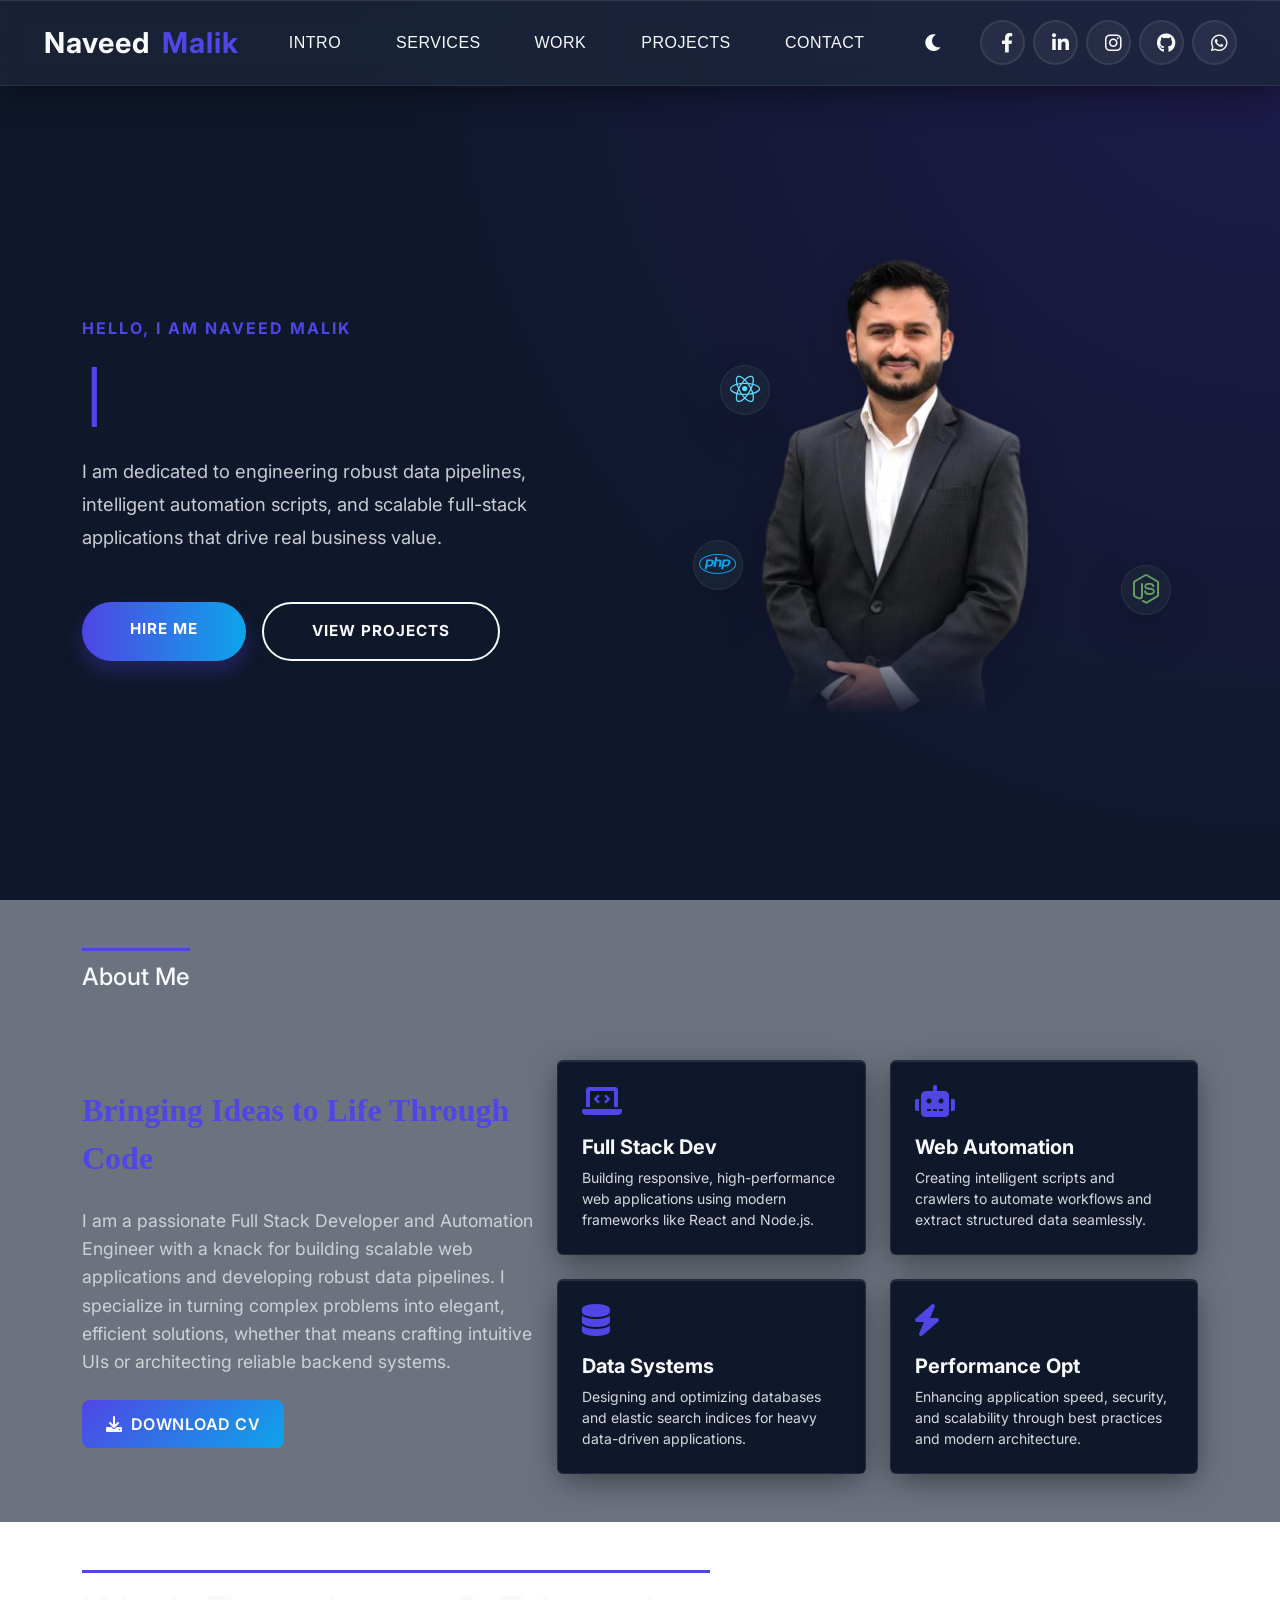
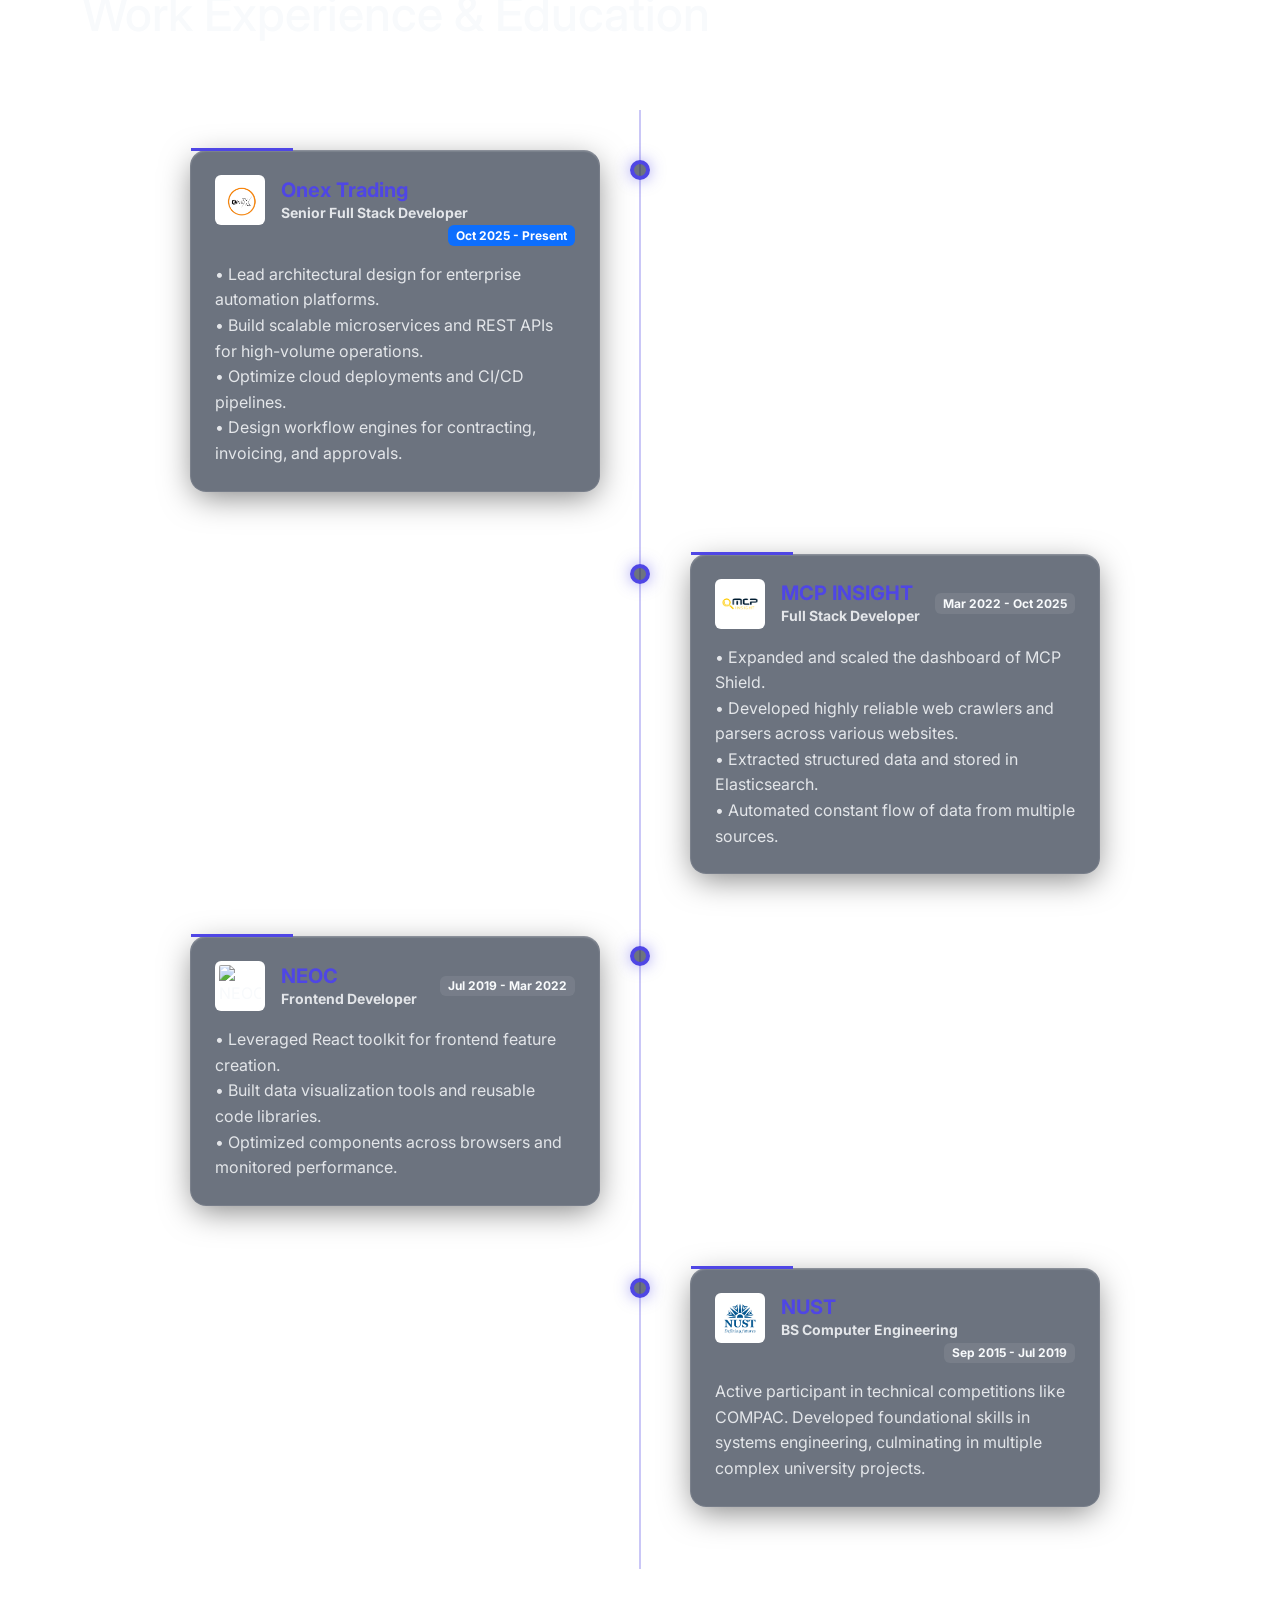
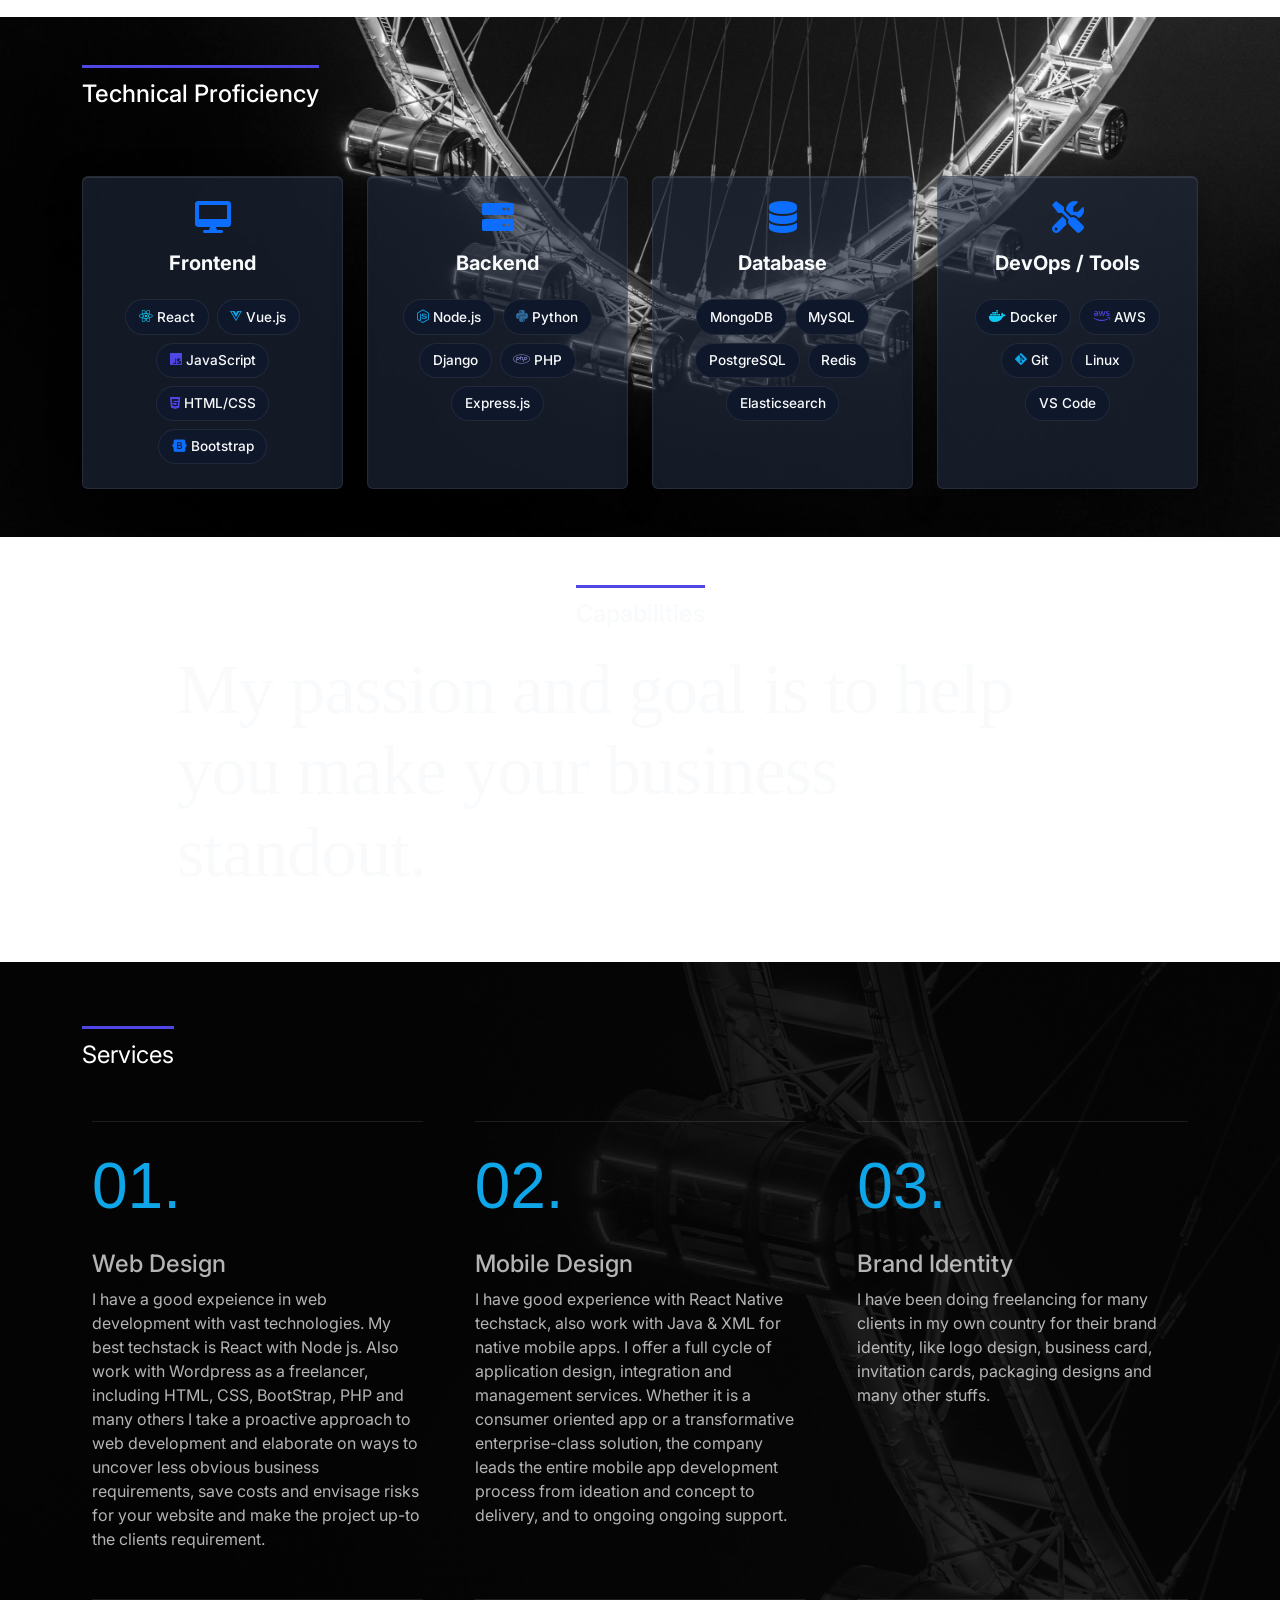
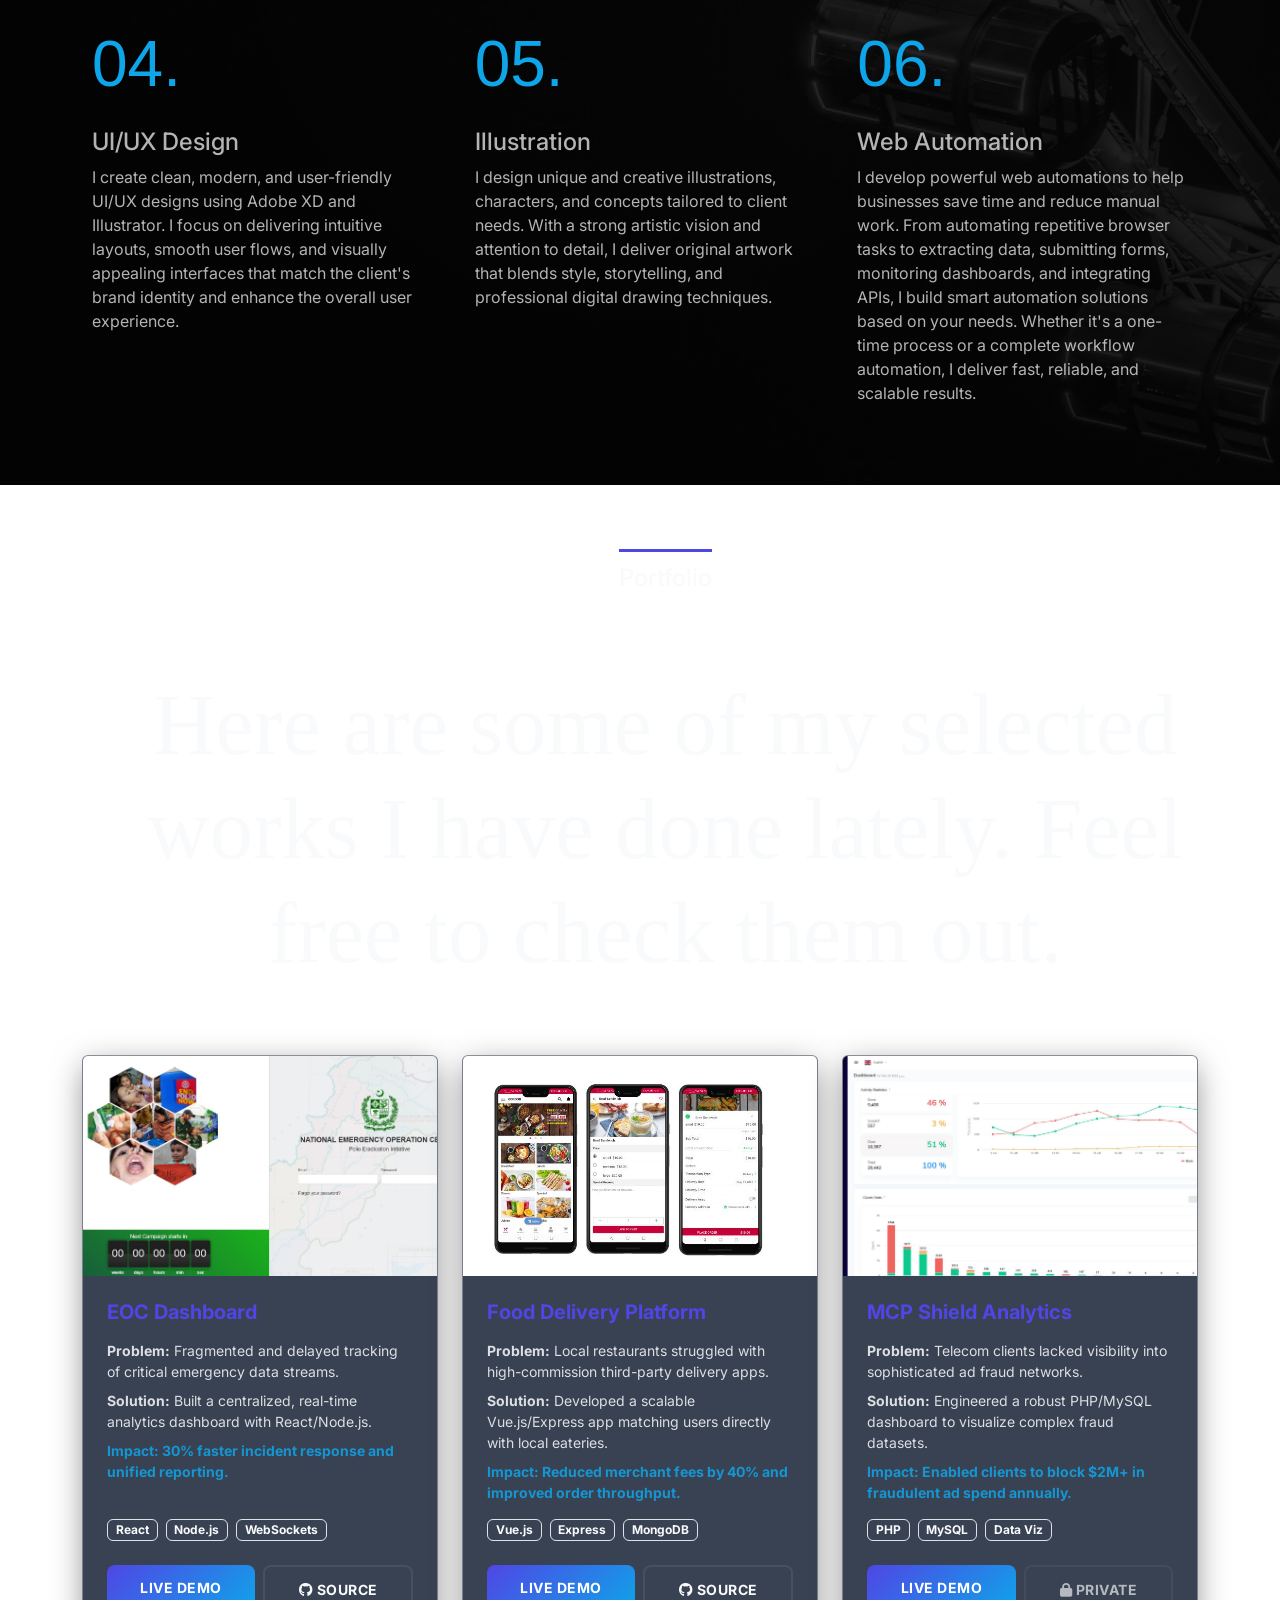
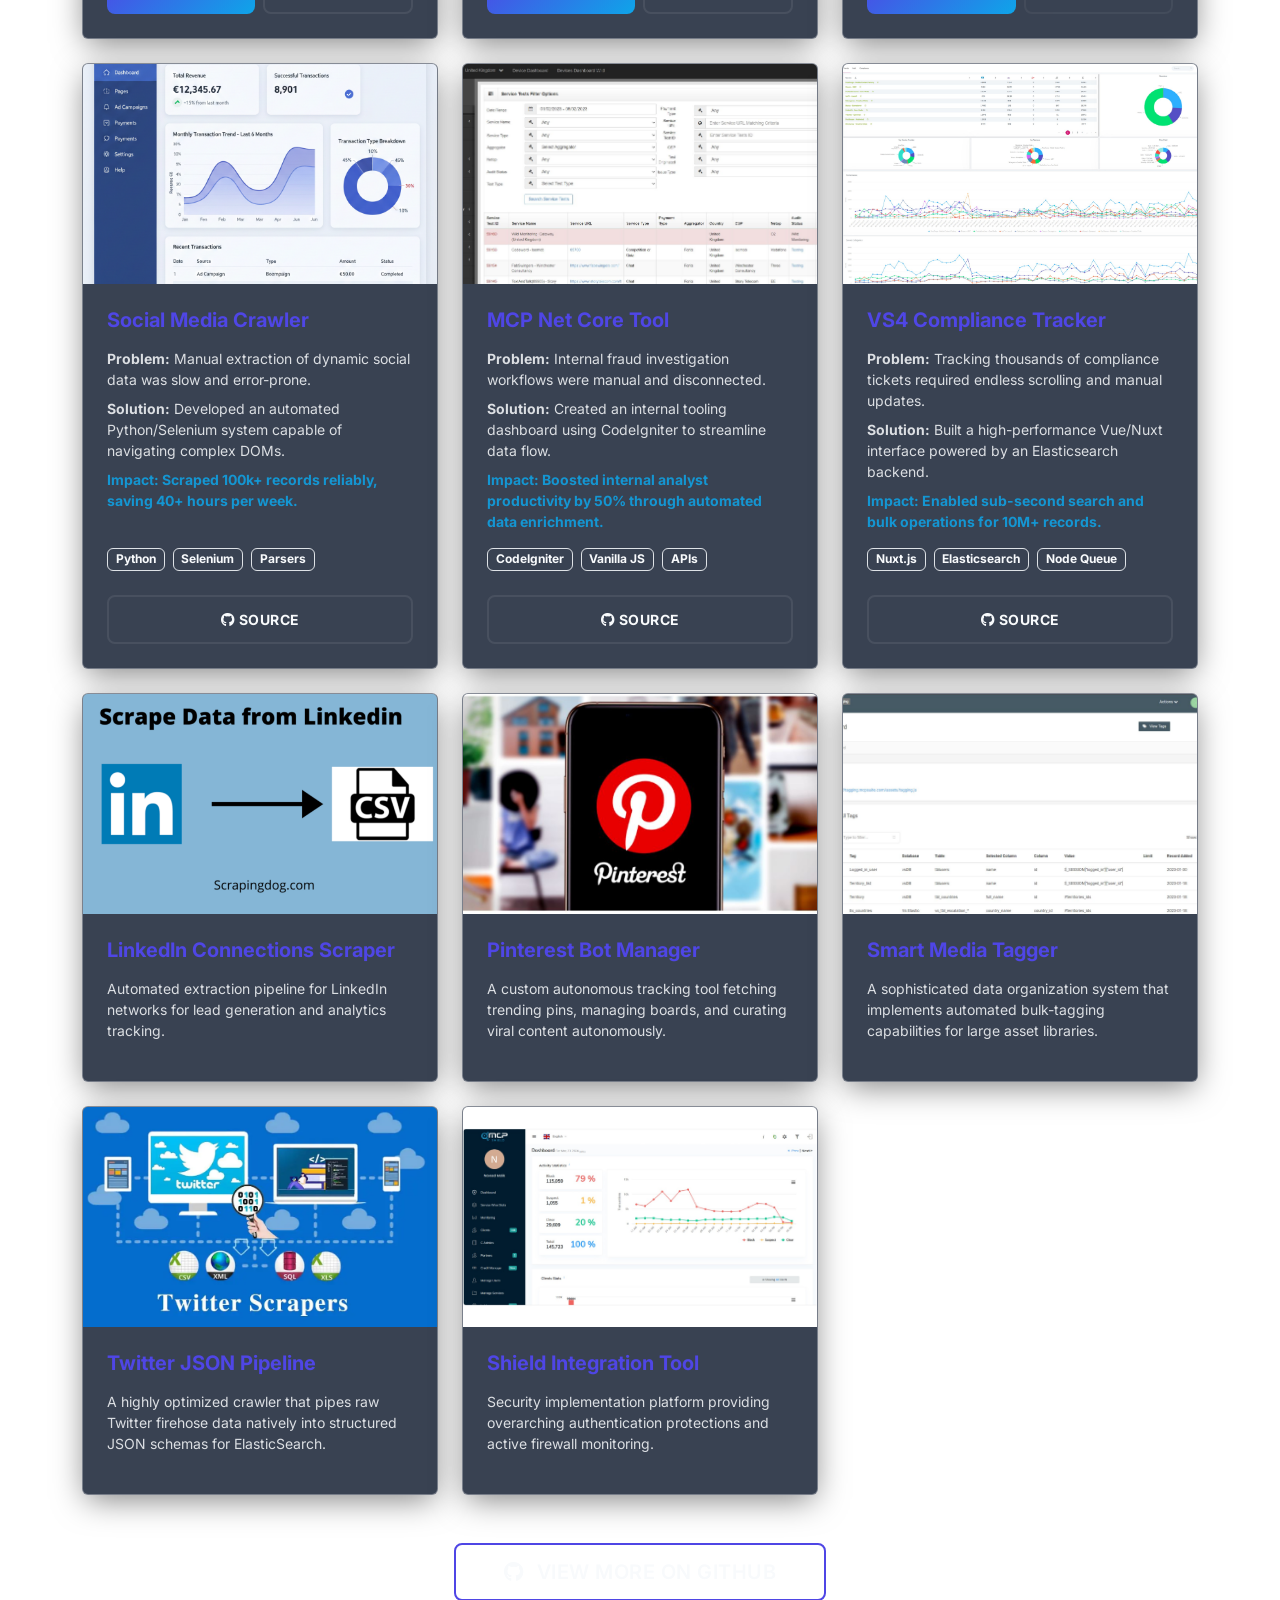
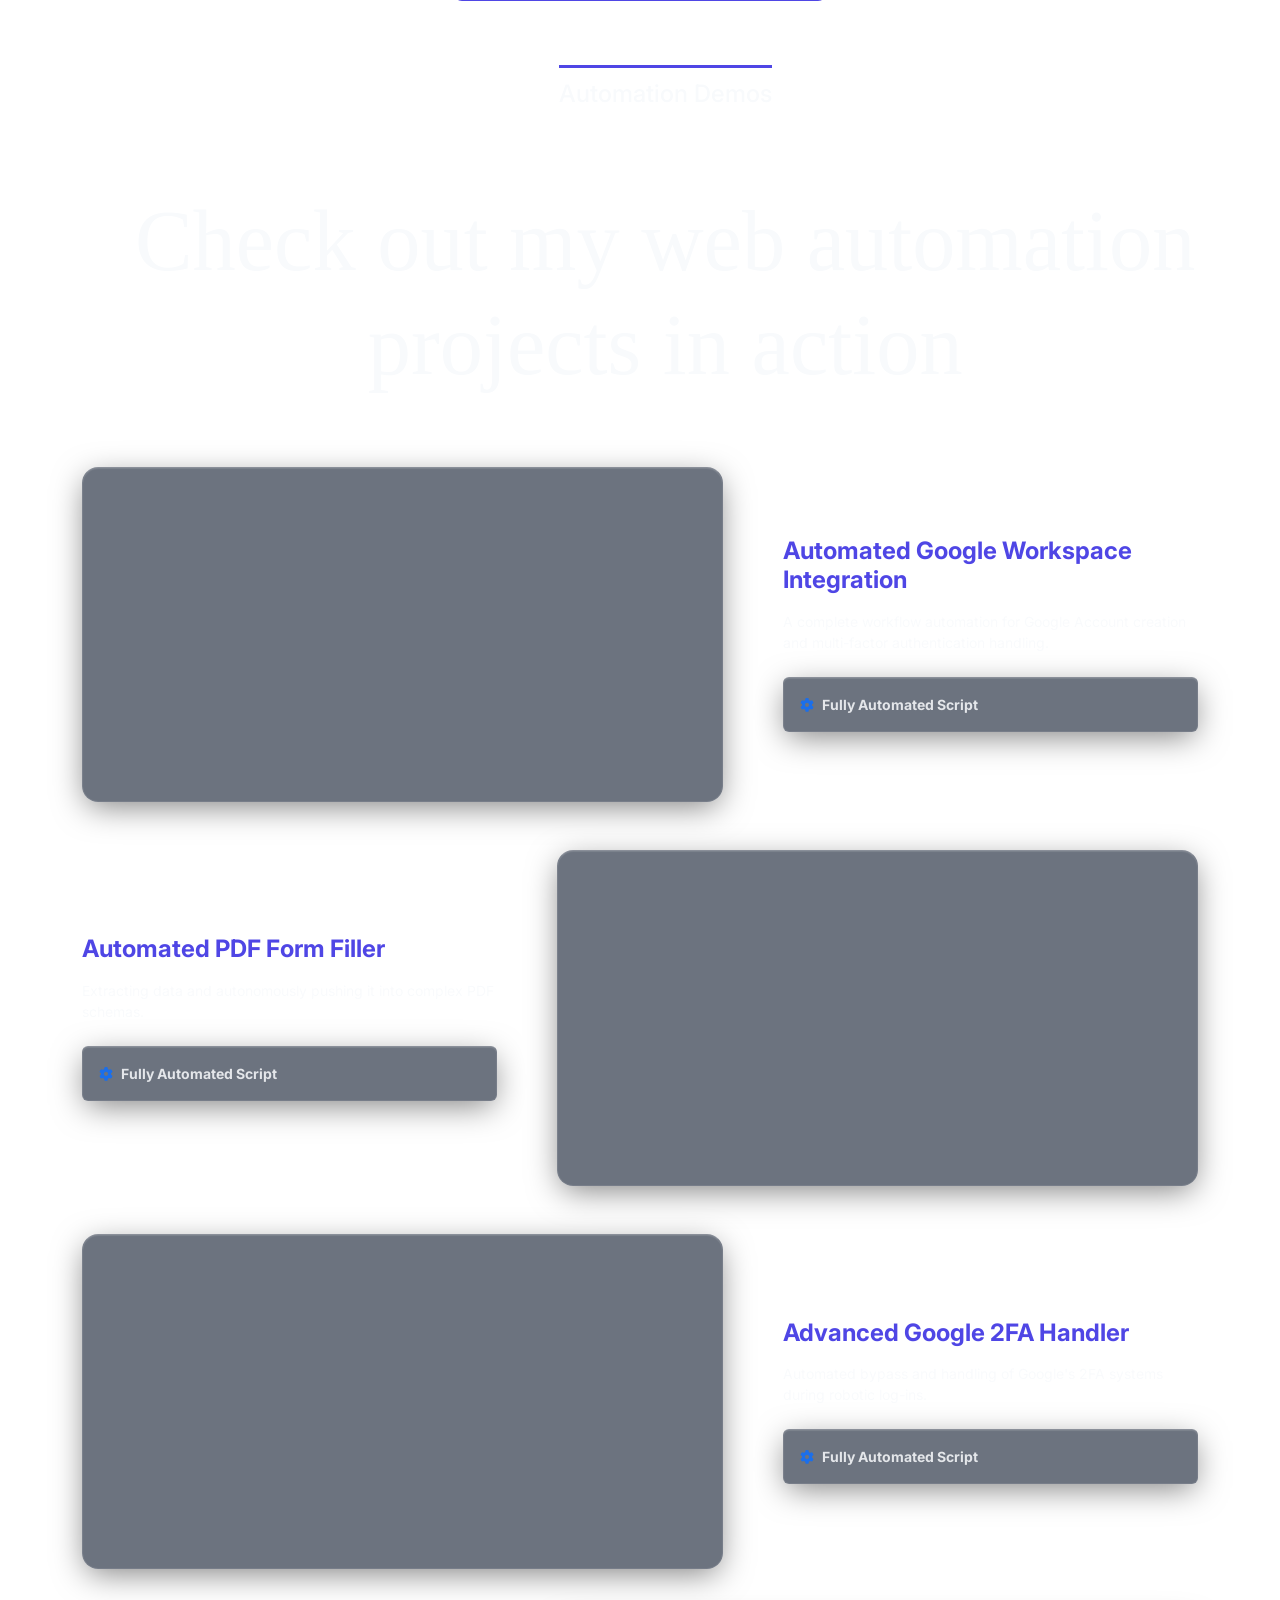
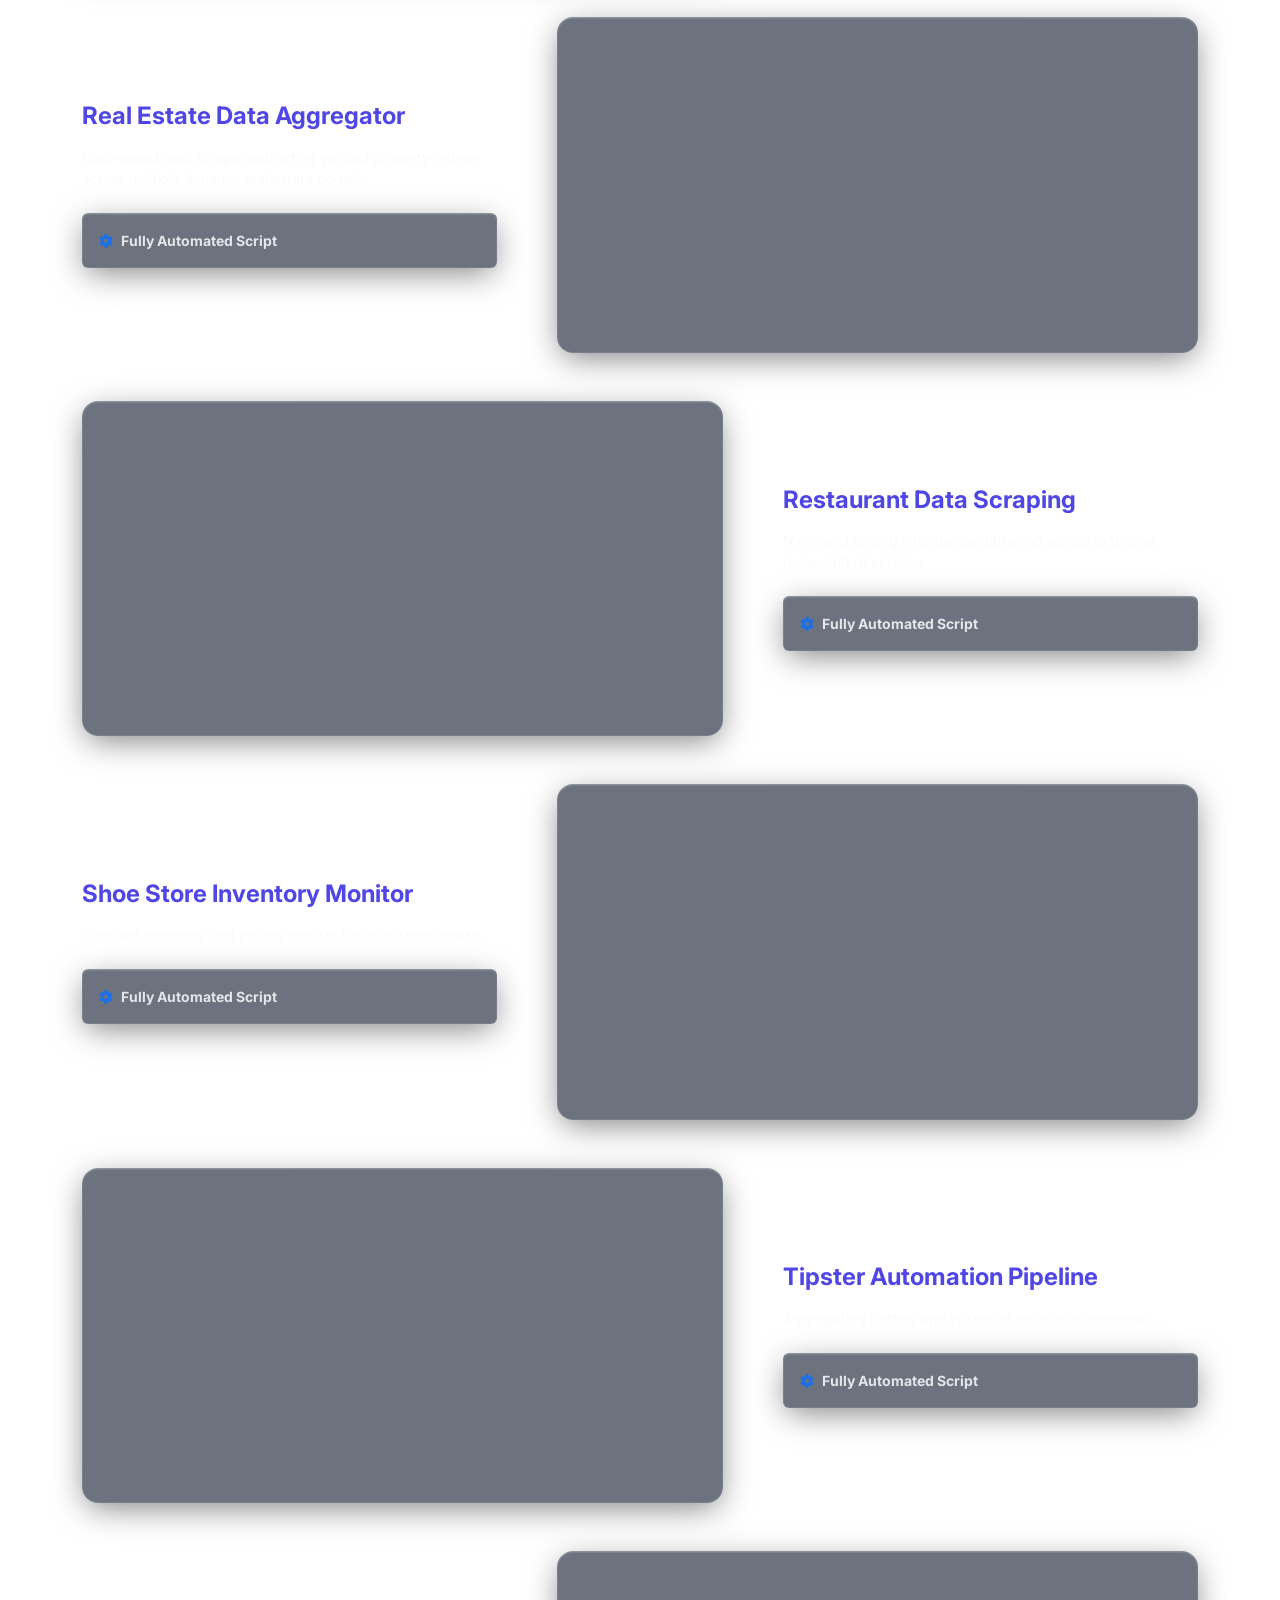
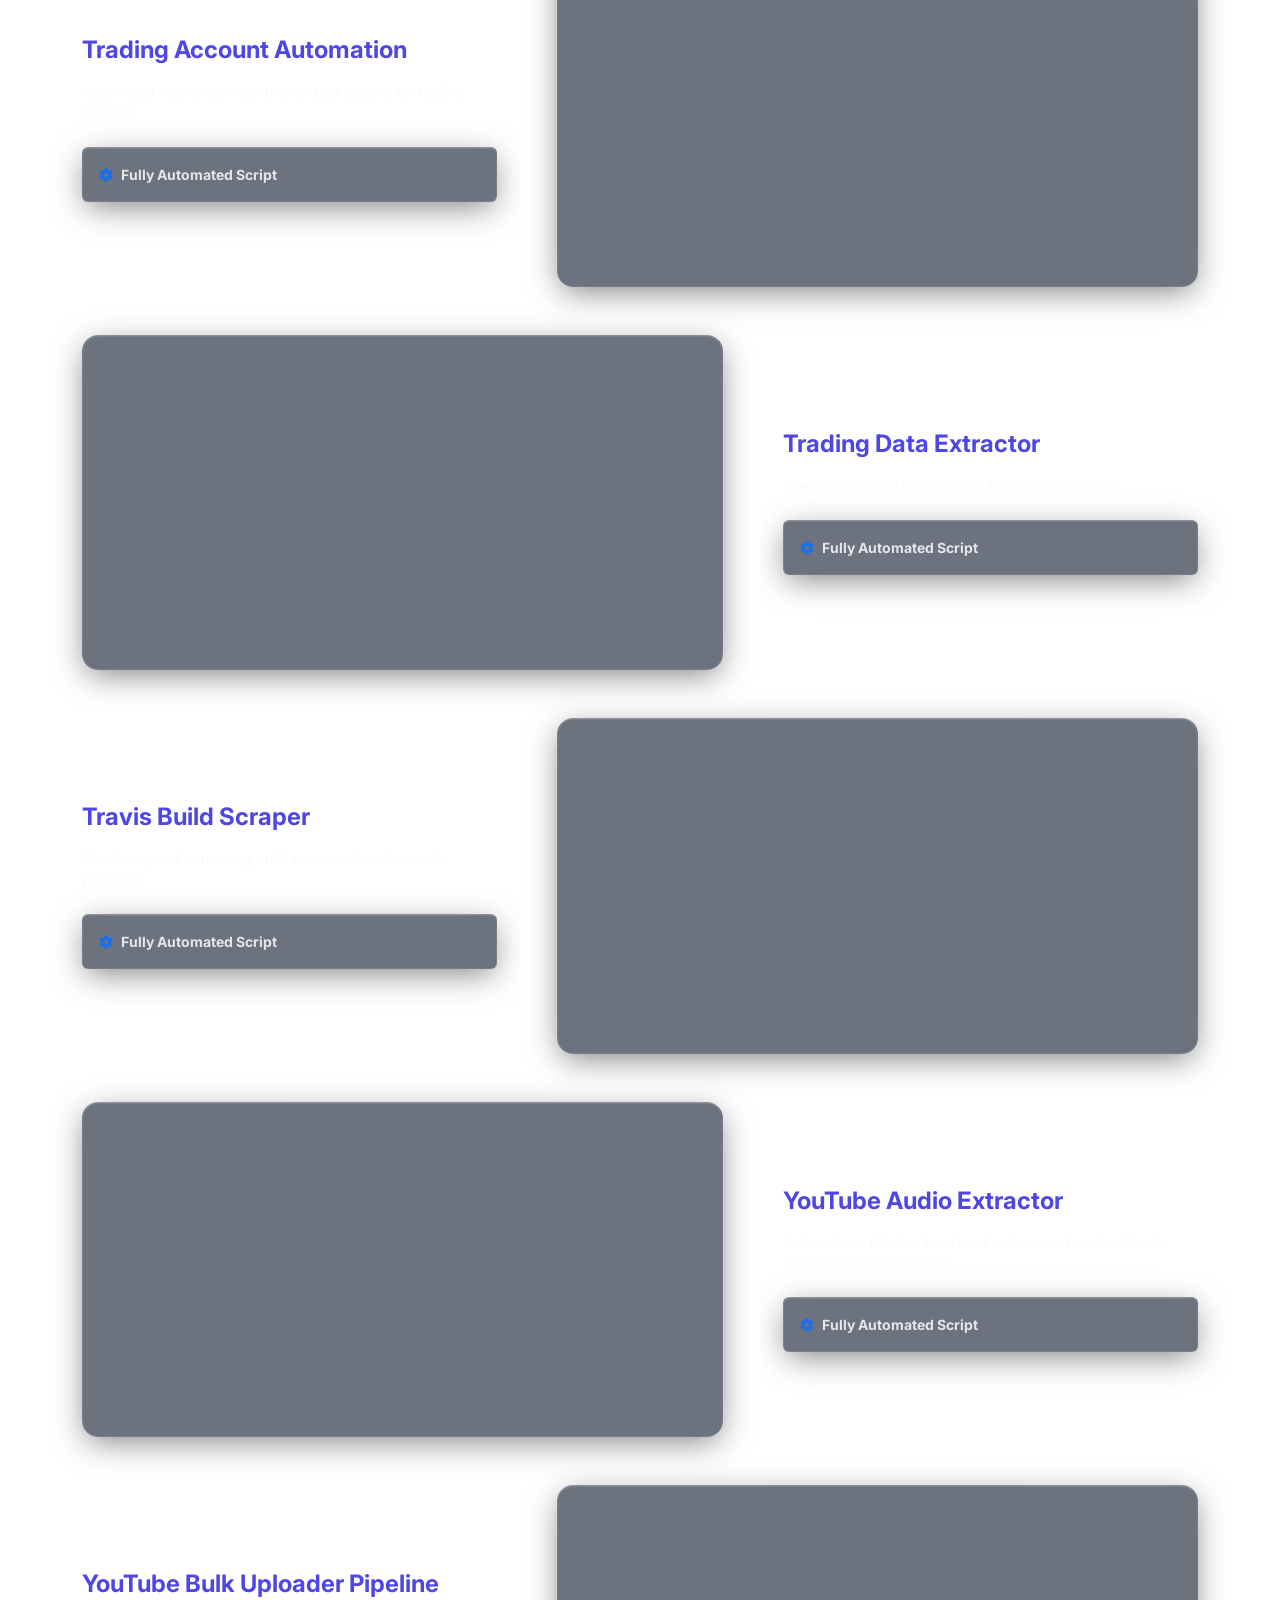
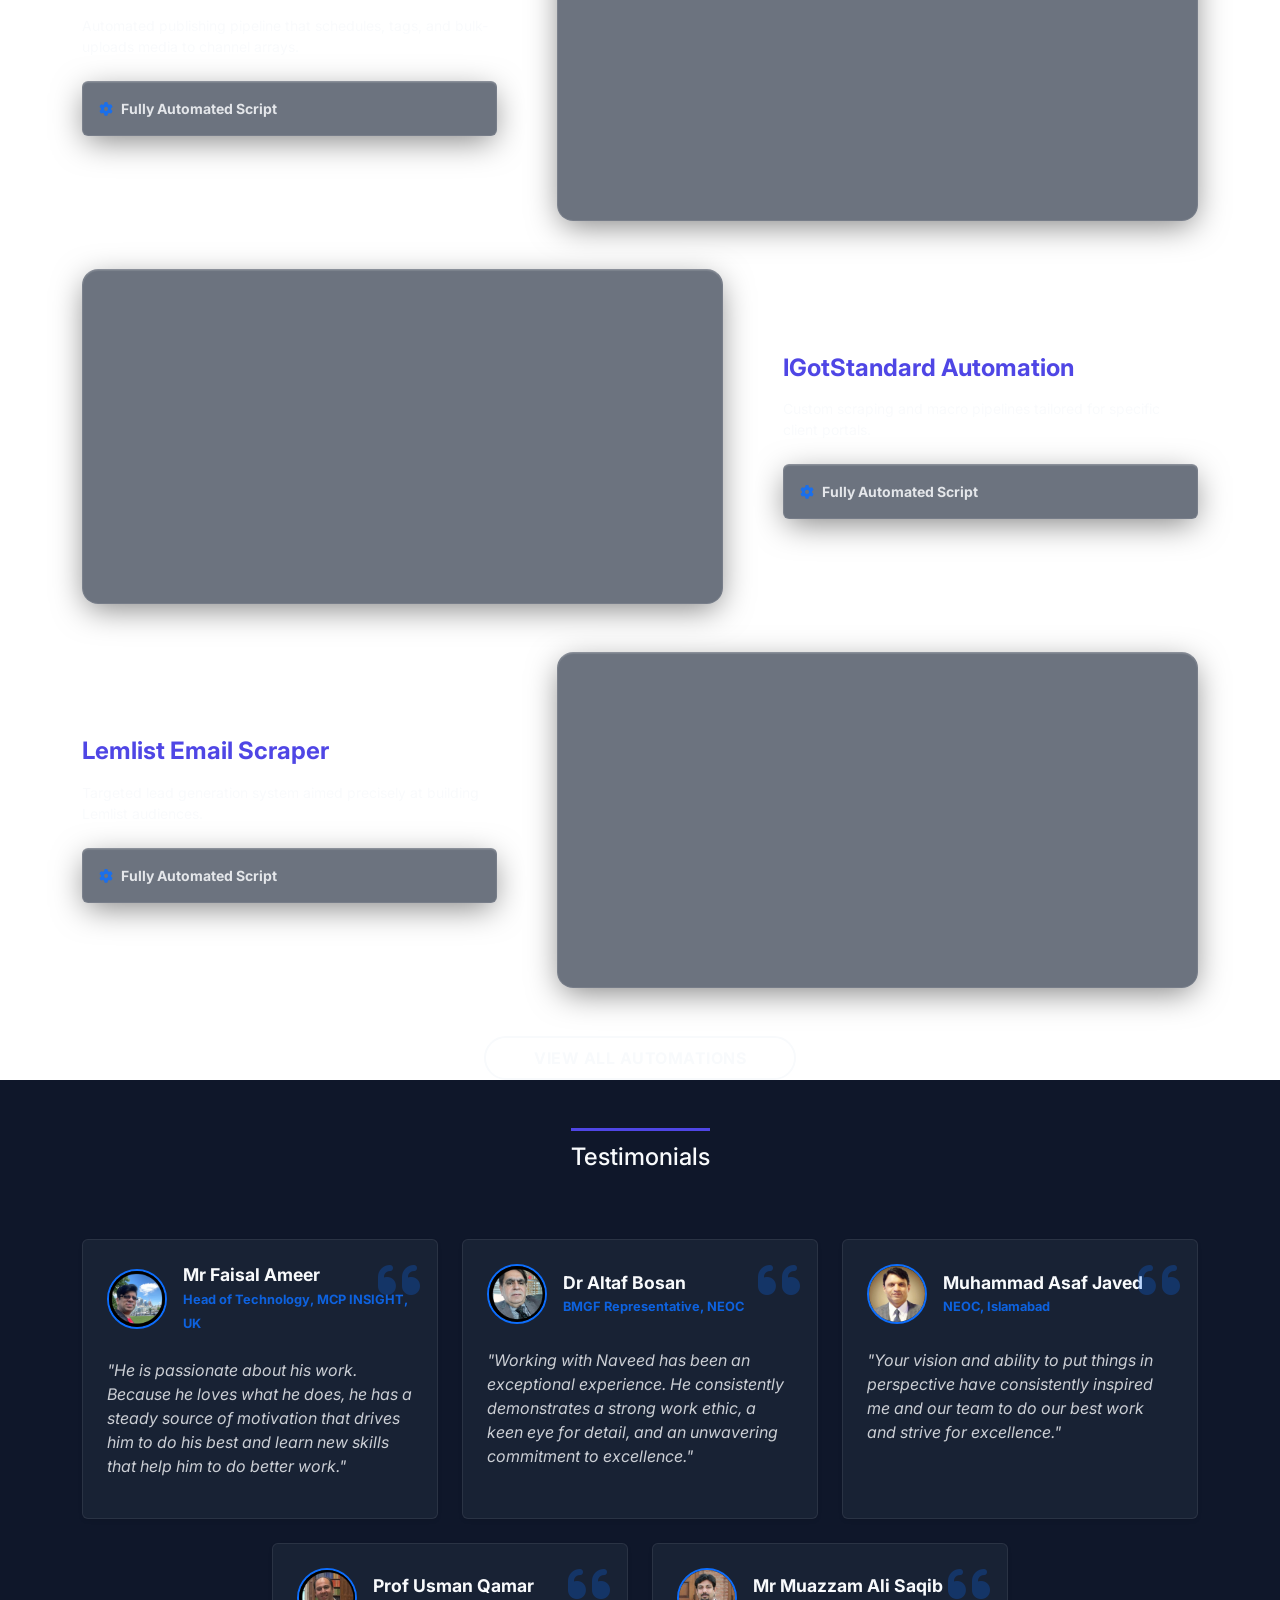
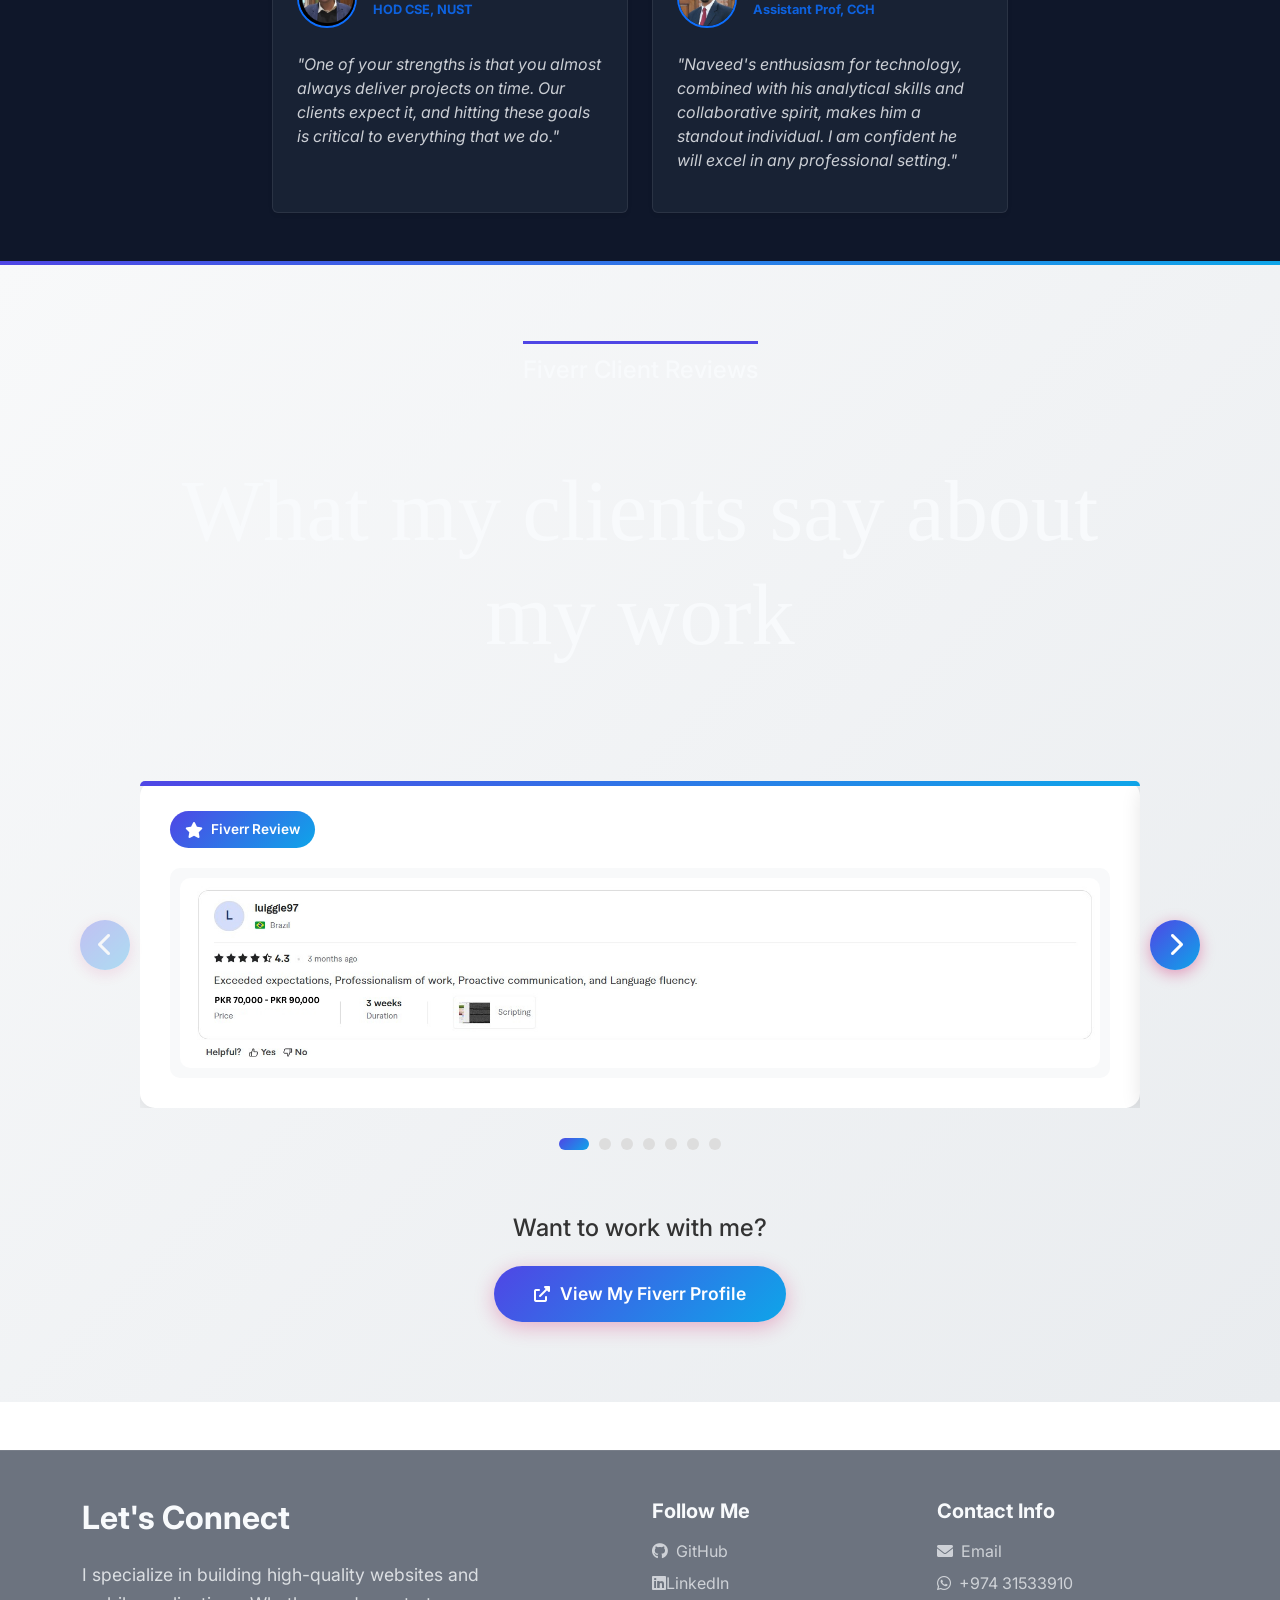
==== commit 0e2e7c0f: "fixes" ====
--- a/index.html
+++ b/index.html
@@ -150,49 +150,60 @@
     </script>
 
     <!-- Hero Section -->
-    <section id="home" class="hero-section">
-        <!-- 3D Canvas Background -->
-        <div id="canvas-container" class="d-none d-md-block"></div>
-
+    <section id="home" class="hero-section position-relative overflow-hidden" style="min-height: 100vh; display: flex; align-items: center; background: transparent;">
         <div class="container hero-content-wrapper position-relative" style="z-index: 2;">
-            <div class="row align-items-center min-vh-100">
-                <div class="col-lg-7 col-md-12 text-content hero-text" data-aos="fade-right">
-                    <h5 class="greeting-text fw-bold text-uppercase tracking-wide" style="letter-spacing: 2px;">Hello, I
-                        am Naveed Malik</h5>
-                    <h1 class="text-fluid-title py-2" style="color: var(--text-color);">Expert in Automation, Web
-                        Scraping, and Scalable Systems.</h1>
-                    <p class="text-fluid-subtitle mt-3 col-lg-10">
-                        I am dedicated to engineering robust data pipelines, intelligent automation scripts, and
-                        scalable full-stack applications that drive real business value.
+            <div class="row align-items-center w-100">
+                
+                <!-- Left Content -->
+                <div class="col-lg-6 col-md-12 text-content hero-text" data-aos="fade-right">
+                    <h6 class="text-uppercase fw-bold mb-3" style="color: var(--primary-color); letter-spacing: 2px; font-size: 1rem;">HELLO, I AM NAVEED MALIK</h6>
+                    <h1 class="display-3 fw-bolder mt-0 mb-4" style="color: var(--text-color); font-family: 'Poppins', sans-serif; letter-spacing: -1px; min-height: 1.2em;">
+                        <span id="typing-container"></span><span class="typing-cursor ms-1" style="color: var(--primary-color);">|</span>
+                    </h1>
+                    <style>
+                    .typing-cursor { animation: blink 1s step-end infinite; font-weight: 300; }
+                    @keyframes blink { 50% { opacity: 0; } }
+                    </style>
+                    <p style="font-size: 1.15rem; line-height: 1.8; color: var(--text-color); opacity: 0.8; max-width: 90%;">
+                        I am dedicated to engineering robust data pipelines, intelligent automation scripts, and scalable full-stack applications that drive real business value.
                     </p>
                     <div class="hero-buttons mt-5 d-flex flex-wrap gap-3">
-                        <a href="#contact" class="btn btn-primary btn-glow px-5 py-3 rounded-pill fw-bold shadow-lg"
-                            style="font-size: 1.1rem;">Hire Me</a>
-                        <a href="#portfolio" class="btn btn-outline border-2 px-5 py-3 rounded-pill fw-bold"
-                            style="font-size: 1.1rem; color: var(--text-color); border-color: var(--text-color);">View
-                            Projects</a>
-                    </div>
-                </div>
-                <div class="col-lg-5 col-md-12 d-flex justify-content-center image-column mt-5 mt-lg-0"
-                    data-aos="fade-left" data-aos-delay="200">
-                    <div class="profile-image-wrapper modern-profile-wrapper"
-                        style="filter: drop-shadow(0 15px 35px rgba(79, 70, 229, 0.4));">
-                        <img src="./images/my_profile.png" alt="Naveed Malik" class="profile-image modern-profile"
-                            loading="eager" style="border: 0px solid var(--surface-color);">
-                        <div class="glow-ring"></div>
-                        <div class="glow-ring delay-1"></div>
-                        <!-- Floating Tech Icons with Glassmorphism -->
-                        <div class="floating-icon icon-1 shadow-lg"
-                            style="background: var(--surface-color); backdrop-filter: var(--backdrop-blur); border: 1px solid var(--border-color);">
-                            <i class="fab fa-react" style="color: #61DAFB;"></i></div>
-                        <div class="floating-icon icon-2 shadow-lg"
-                            style="background: var(--surface-color); backdrop-filter: var(--backdrop-blur); border: 1px solid var(--border-color);">
-                            <i class="fab fa-node-js" style="color: var(--secondary-color);"></i></div>
-                        <div class="floating-icon icon-3 shadow-lg"
-                            style="background: var(--surface-color); backdrop-filter: var(--backdrop-blur); border: 1px solid var(--border-color);">
-                            <i class="fab fa-python" style="color: #3776AB;"></i></div>
-                    </div>
-                </div>
+                        <a href="#contact" class="btn btn-primary rounded-pill px-5 py-3 fw-bold hero-btn-hire text-white" 
+                           style="background: linear-gradient(90deg, #4F46E5, #0EA5E9); border: none; box-shadow: 0 10px 20px rgba(79, 70, 229, 0.3); font-size: 0.95rem; letter-spacing: 1px;">HIRE ME</a>
+                        <a href="#portfolio" class="btn btn-outline border-2 rounded-pill px-5 py-3 fw-bold hero-btn-view" 
+                           style="color: var(--text-color); border-color: var(--text-color); background: transparent; font-size: 0.95rem; letter-spacing: 1px;">VIEW PROJECTS</a>
+                    </div>
+                </div>
+
+                <!-- Right Content (Image + Glowing Sphere) -->
+                <div class="col-lg-6 col-md-12 position-relative d-flex justify-content-center align-items-center mt-5 mt-lg-0" data-aos="fade-left" data-aos-delay="200" style="min-height: 500px;">
+                    <!-- 3D Canvas specifically for the right side -->
+                    <div id="hero-globe-container" class="position-absolute w-100 h-100 d-none d-md-block" style="z-index: 1; top: 0; left: 0;"></div>
+                    
+                    <!-- Profile Image with fade mask -->
+                    <div class="profile-image-container position-relative w-100 d-flex justify-content-center" style="z-index: 2; pointer-events: none;">
+                        <img src="./images/my_profile.png" alt="Naveed Malik" class="img-fluid" 
+                             style="max-height: 600px; -webkit-mask-image: linear-gradient(to top, transparent 5%, black 25%); mask-image: linear-gradient(to top, transparent 5%, black 25%); filter: drop-shadow(0 10px 20px rgba(0,0,0,0.2)); position: relative; z-index: 2;">
+                        
+                        <!-- Floating Tech Icons positioned around the image -->
+                        <div class="position-absolute d-none d-md-block" style="top: 25%; left: 15%; z-index: 3;">
+                            <div class="floating-icon shadow-lg rounded-circle d-flex justify-content-center align-items-center" style="width: 50px; height: 50px; background: var(--surface-color); backdrop-filter: var(--backdrop-blur); border: 1px solid var(--border-color); animation: float 4s ease-in-out infinite;">
+                                <i class="fab fa-react fa-lg" style="color: #61DAFB;"></i>
+                            </div>
+                        </div>
+                        <div class="position-absolute d-none d-md-block" style="top: 60%; left: 10%; z-index: 3;">
+                            <div class="floating-icon shadow-lg rounded-circle d-flex justify-content-center align-items-center" style="width: 50px; height: 50px; background: var(--surface-color); backdrop-filter: var(--backdrop-blur); border: 1px solid var(--border-color); animation: float 5s ease-in-out infinite reverse;">
+                                <i class="fab fa-php fa-lg" style="color: var(--secondary-color);"></i>
+                            </div>
+                        </div>
+                        <div class="position-absolute d-none d-md-block" style="top: 65%; right: 10%; z-index: 3;">
+                            <div class="floating-icon shadow-lg rounded-circle d-flex justify-content-center align-items-center" style="width: 50px; height: 50px; background: var(--surface-color); backdrop-filter: var(--backdrop-blur); border: 1px solid var(--border-color); animation: float 6s ease-in-out infinite;">
+                                <i class="fab fa-node-js fa-lg" style="color: #68A063;"></i>
+                            </div>
+                        </div>
+                    </div>
+                </div>
+
             </div>
         </div>
     </section>
@@ -458,7 +469,7 @@
                 <div class="col-md-1"></div>
                 <div class="col-md-10 ">
                     <p class="text-justify"
-                        style='font-family: "Frank Ruhl Libre", serif; font-size: 4.4rem; font-weight: 300; line-height: 1.159; letter-spacing: -0.05rem; color: #000000;'>
+                        style='font-family: "Frank Ruhl Libre", serif; font-size: 4.4rem; font-weight: 300; line-height: 1.159; letter-spacing: -0.05rem; color: var(--text-color);'>
                         My passion and goal is to help you make your business standout.
                     </p>
                 </div>
@@ -782,6 +793,100 @@
                 </div>
             </div>
 
+            <!-- Project 7: LinkedIn -->
+            <div class="col-lg-4 col-md-6" data-aos="fade-up" data-aos-delay="100">
+                <div class="project-card rounded overflow-hidden h-100 d-flex flex-column glass-card" data-tilt
+                    data-tilt-max="5" data-tilt-speed="400">
+                    <div class="project-img-wrapper position-relative overflow-hidden">
+                        <img src="./images/portfolio/linkedin-scrapping.png" alt="LinkedIn Scraper"
+                            class="img-fluid w-100 object-fit-cover"
+                            style="height: 220px; transition: transform 0.5s ease;">
+                    </div>
+                    <div class="project-info p-4 d-flex flex-column flex-grow-1">
+                        <h5 class="fw-bold mb-3" style="color: var(--primary-color);">LinkedIn Connections Scraper</h5>
+                        <div class="project-story small mb-3 flex-grow-1"
+                            style="color: var(--text-color); opacity: 0.9; line-height: 1.5;">
+                            Automated extraction pipeline for LinkedIn networks for lead generation and analytics tracking.
+                        </div>
+                    </div>
+                </div>
+            </div>
+
+            <!-- Project 8: Pinterest -->
+            <div class="col-lg-4 col-md-6" data-aos="fade-up" data-aos-delay="200">
+                <div class="project-card rounded overflow-hidden h-100 d-flex flex-column glass-card" data-tilt
+                    data-tilt-max="5" data-tilt-speed="400">
+                    <div class="project-img-wrapper position-relative overflow-hidden">
+                        <img src="./images/portfolio/pinterest-scrapping.JPG" alt="Pinterest Scraper"
+                            class="img-fluid w-100 object-fit-cover"
+                            style="height: 220px; transition: transform 0.5s ease;">
+                    </div>
+                    <div class="project-info p-4 d-flex flex-column flex-grow-1">
+                        <h5 class="fw-bold mb-3" style="color: var(--primary-color);">Pinterest Bot Manager</h5>
+                        <div class="project-story small mb-3 flex-grow-1"
+                            style="color: var(--text-color); opacity: 0.9; line-height: 1.5;">
+                            A custom autonomous tracking tool fetching trending pins, managing boards, and curating viral content autonomously.
+                        </div>
+                    </div>
+                </div>
+            </div>
+
+            <!-- Project 9: Tagging -->
+            <div class="col-lg-4 col-md-6" data-aos="fade-up" data-aos-delay="300">
+                <div class="project-card rounded overflow-hidden h-100 d-flex flex-column glass-card" data-tilt
+                    data-tilt-max="5" data-tilt-speed="400">
+                    <div class="project-img-wrapper position-relative overflow-hidden">
+                        <img src="./images/portfolio/tagging.JPG" alt="Image Tagging System"
+                            class="img-fluid w-100 object-fit-cover"
+                            style="height: 220px; transition: transform 0.5s ease;">
+                    </div>
+                    <div class="project-info p-4 d-flex flex-column flex-grow-1">
+                        <h5 class="fw-bold mb-3" style="color: var(--primary-color);">Smart Media Tagger</h5>
+                        <div class="project-story small mb-3 flex-grow-1"
+                            style="color: var(--text-color); opacity: 0.9; line-height: 1.5;">
+                            A sophisticated data organization system that implements automated bulk-tagging capabilities for large asset libraries.
+                        </div>
+                    </div>
+                </div>
+            </div>
+
+            <!-- Project 10: Twitter Data -->
+            <div class="col-lg-4 col-md-6" data-aos="fade-up" data-aos-delay="100">
+                <div class="project-card rounded overflow-hidden h-100 d-flex flex-column glass-card" data-tilt
+                    data-tilt-max="5" data-tilt-speed="400">
+                    <div class="project-img-wrapper position-relative overflow-hidden">
+                        <img src="./images/portfolio/twitter_to_json.webp" alt="Twitter JSON"
+                            class="img-fluid w-100 object-fit-cover"
+                            style="height: 220px; transition: transform 0.5s ease;">
+                    </div>
+                    <div class="project-info p-4 d-flex flex-column flex-grow-1">
+                        <h5 class="fw-bold mb-3" style="color: var(--primary-color);">Twitter JSON Pipeline</h5>
+                        <div class="project-story small mb-3 flex-grow-1"
+                            style="color: var(--text-color); opacity: 0.9; line-height: 1.5;">
+                            A highly optimized crawler that pipes raw Twitter firehose data natively into structured JSON schemas for ElasticSearch.
+                        </div>
+                    </div>
+                </div>
+            </div>
+
+            <!-- Project 11: Shield Net -->
+            <div class="col-lg-4 col-md-6" data-aos="fade-up" data-aos-delay="200">
+                <div class="project-card rounded overflow-hidden h-100 d-flex flex-column glass-card" data-tilt
+                    data-tilt-max="5" data-tilt-speed="400">
+                    <div class="project-img-wrapper position-relative overflow-hidden">
+                        <img src="./images/portfolio/shield.jpeg" alt="Shield Tool"
+                            class="img-fluid w-100 object-fit-cover"
+                            style="height: 220px; transition: transform 0.5s ease;">
+                    </div>
+                    <div class="project-info p-4 d-flex flex-column flex-grow-1">
+                        <h5 class="fw-bold mb-3" style="color: var(--primary-color);">Shield Integration Tool</h5>
+                        <div class="project-story small mb-3 flex-grow-1"
+                            style="color: var(--text-color); opacity: 0.9; line-height: 1.5;">
+                            Security implementation platform providing overarching authentication protections and active firewall monitoring.
+                        </div>
+                    </div>
+                </div>
+            </div>
         </div>
 
         <div class="text-center mt-5" data-aos="fade-up">
@@ -799,129 +904,9 @@
         </div>
     </div>
 
-    <div class="container mb-5">
-        <!-- Automation 1 -->
-        <div class="row align-items-center mb-5 automation-feature" data-aos="fade-up">
-            <div class="col-lg-7 mb-4 mb-lg-0">
-                <div class="video-player-premium glass-card overflow-hidden position-relative p-2"
-                    style="border-radius: var(--border-radius-lg);">
-                    <video src="./videos/Connecting_Google_With_Account.mkv" class="w-100 rounded"
-                        style="border-radius: var(--border-radius-md);" muted loop controlslist="nodownload"></video>
-                    <div class="video-overlay position-absolute top-0 start-0 w-100 h-100 d-flex justify-content-center align-items-center"
-                        style="background: rgba(15, 23, 42, 0.4); pointer-events: none; transition: opacity 0.3s ease;">
-                        <button class="play-btn-premium btn btn-primary text-white rounded-circle shadow-lg"
-                            style="width: 60px; height: 60px; pointer-events: auto;"><i
-                                class="fas fa-play fa-lg ms-1"></i></button>
-                    </div>
-                </div>
-            </div>
-            <div class="col-lg-5 ps-lg-5">
-                <h4 class="fw-bold mb-3" style="color: var(--primary-color);">Automated Google Workspace Integration
-                </h4>
-                <p class="text-secondary small mb-4" style="color: var(--text-color) !important; opacity: 0.8;">A
-                    complete workflow automation for Google Account creation and multi-factor authentication handling.
-                </p>
-
-                <div class="workflow-stats d-flex gap-4 mb-4">
-                    <div>
-                        <span class="d-block small text-secondary">Before</span>
-                        <strong style="color: var(--text-color); opacity: 0.6; text-decoration: line-through;">Manual entry</strong>
-                    </div>
-                    <div><i class="fas fa-arrow-right mt-3" style="color: var(--text-color); opacity: 0.5;"></i></div>
-                    <div>
-                        <span class="d-block small text-secondary">After</span>
-                        <strong style="color: var(--secondary-color);">Zero-touch Auth</strong>
-                    </div>
-                </div>
-
-                <div class="impact-box p-3 rounded glass-card" style="border-left: 4px solid var(--primary-color);">
-                    <p class="mb-0 small fw-bold"><i class="fas fa-chart-line me-2 text-primary"></i>Business Impact</p>
-                    <p class="mb-0 small mt-1" style="color: var(--text-color); opacity: 0.9;">Eliminated 10+ hours per
-                        week of manual authentication across client portfolios.</p>
-                </div>
-            </div>
-        </div>
-
-        <!-- Automation 2 -->
-        <div class="row align-items-center mb-5 automation-feature flex-lg-row-reverse" data-aos="fade-up">
-            <div class="col-lg-7 mb-4 mb-lg-0">
-                <div class="video-player-premium glass-card overflow-hidden position-relative p-2"
-                    style="border-radius: var(--border-radius-lg);">
-                    <video src="./videos/RealEstate_Scraper.mkv" class="w-100 rounded"
-                        style="border-radius: var(--border-radius-md);" muted loop controlslist="nodownload"></video>
-                    <div class="video-overlay position-absolute top-0 start-0 w-100 h-100 d-flex justify-content-center align-items-center"
-                        style="background: rgba(15, 23, 42, 0.4); pointer-events: none; transition: opacity 0.3s ease;">
-                        <button class="play-btn-premium btn btn-primary text-white rounded-circle shadow-lg"
-                            style="width: 60px; height: 60px; pointer-events: auto;"><i
-                                class="fas fa-play fa-lg ms-1"></i></button>
-                    </div>
-                </div>
-            </div>
-            <div class="col-lg-5 pe-lg-5">
-                <h4 class="fw-bold mb-3" style="color: var(--primary-color);">Real Estate Data Aggregator</h4>
-                <p class="text-secondary small mb-4" style="color: var(--text-color) !important; opacity: 0.8;">
-                    High-speed web scraper extracting verified property listings across multiple dynamic real estate
-                    portals.</p>
-
-                <div class="workflow-stats d-flex gap-4 mb-4">
-                    <div>
-                        <span class="d-block small text-secondary">Before</span>
-                        <strong style="color: var(--text-color); opacity: 0.6; text-decoration: line-through;">Incomplete Data</strong>
-                    </div>
-                    <div><i class="fas fa-arrow-right mt-3" style="color: var(--text-color); opacity: 0.5;"></i></div>
-                    <div>
-                        <span class="d-block small text-secondary">After</span>
-                        <strong style="color: var(--secondary-color);">10k+ Daily Rows</strong>
-                    </div>
-                </div>
-
-                <div class="impact-box p-3 rounded glass-card" style="border-left: 4px solid var(--primary-color);">
-                    <p class="mb-0 small fw-bold"><i class="fas fa-chart-line me-2 text-primary"></i>Business Impact</p>
-                    <p class="mb-0 small mt-1" style="color: var(--text-color); opacity: 0.9;">Yielded 3x more lead
-                        acquisition data for brokers at 1/10th of the previous cost.</p>
-                </div>
-            </div>
-        </div>
-
-        <!-- Automation 3 -->
-        <div class="row align-items-center mb-5 automation-feature" data-aos="fade-up">
-            <div class="col-lg-7 mb-4 mb-lg-0">
-                <div class="video-player-premium glass-card overflow-hidden position-relative p-2"
-                    style="border-radius: var(--border-radius-lg);">
-                    <video src="./videos/Youtube_Channel_uploading.mkv" class="w-100 rounded"
-                        style="border-radius: var(--border-radius-md);" muted loop controlslist="nodownload"></video>
-                    <div class="video-overlay position-absolute top-0 start-0 w-100 h-100 d-flex justify-content-center align-items-center"
-                        style="background: rgba(15, 23, 42, 0.4); pointer-events: none; transition: opacity 0.3s ease;">
-                        <button class="play-btn-premium btn btn-primary text-white rounded-circle shadow-lg"
-                            style="width: 60px; height: 60px; pointer-events: auto;"><i
-                                class="fas fa-play fa-lg ms-1"></i></button>
-                    </div>
-                </div>
-            </div>
-            <div class="col-lg-5 ps-lg-5">
-                <h4 class="fw-bold mb-3" style="color: var(--primary-color);">YouTube Bulk Uploader Pipeline</h4>
-                <p class="text-secondary small mb-4" style="color: var(--text-color) !important; opacity: 0.8;">
-                    Automated publishing pipeline that schedules, tags, and bulk-uploads media to channel arrays.</p>
-
-                <div class="workflow-stats d-flex gap-4 mb-4">
-                    <div>
-                        <span class="d-block small text-secondary">Before</span>
-                        <strong style="color: var(--text-color); opacity: 0.6; text-decoration: line-through;">15 mins/video</strong>
-                    </div>
-                    <div><i class="fas fa-arrow-right mt-3" style="color: var(--text-color); opacity: 0.5;"></i></div>
-                    <div>
-                        <span class="d-block small text-secondary">After</span>
-                        <strong style="color: var(--secondary-color);">Fully Autonomous</strong>
-                    </div>
-                </div>
-
-                <div class="impact-box p-3 rounded glass-card" style="border-left: 4px solid var(--primary-color);">
-                    <p class="mb-0 small fw-bold"><i class="fas fa-chart-line me-2 text-primary"></i>Business Impact</p>
-                    <p class="mb-0 small mt-1" style="color: var(--text-color); opacity: 0.9;">Allowed content creators
-                        to scale channel networks without hiring additional dedicated uploaders.</p>
-                </div>
-            </div>
-        </div>
+    <div class="container mb-5" id="automations-container">
+        <!-- Automation videos will be injected dynamically here by automation_script.js -->
+    </div>
 
         <div class="text-center mt-4">
             <a href="https://github.com/navidmalik" target="_blank" class="btn btn-outline border-2 px-5 py-2 fw-bold"
@@ -1192,7 +1177,7 @@
 
             <div class="fiverr-cta" data-aos="fade-up">
                 <p>Want to work with me?</p>
-                <a href="YOUR_FIVERR_PROFILE_URL" target="_blank" class="fiverr-btn">
+                <a href="https://www.fiverr.com/s/381LzNk" target="_blank" class="fiverr-btn">
                     <i class="fas fa-external-link-alt"></i> View My Fiverr Profile
                 </a>
             </div>
@@ -1295,21 +1280,22 @@
     <script src="./fiverr_reviews_script.js"></script>
 
     <script>
-        // Initialize Three.js Scene for Hero Section
+        // Initialize Three.js Scene for Hero Section (Right Side Globe)
         function initThreeJS() {
-            const container = document.getElementById('canvas-container');
+            const container = document.getElementById('hero-globe-container');
             if (!container || window.innerWidth <= 768) return; // Disable on mobile for performance
 
             const scene = new THREE.Scene();
-            const camera = new THREE.PerspectiveCamera(75, window.innerWidth / window.innerHeight, 0.1, 1000);
+            // Match camera to the actual container size instead of full screen
+            const camera = new THREE.PerspectiveCamera(75, container.clientWidth / container.clientHeight, 0.1, 1000);
 
             const renderer = new THREE.WebGLRenderer({ alpha: true, antialias: true, powerPreference: "high-performance" });
-            renderer.setSize(window.innerWidth, window.innerHeight);
+            renderer.setSize(container.clientWidth, container.clientHeight);
             renderer.setPixelRatio(Math.min(window.devicePixelRatio, 2)); // Limit pixel density
             container.appendChild(renderer.domElement);
 
             // Wireframe Globe
-            const geometry = new THREE.IcosahedronGeometry(4, 2);
+            const geometry = new THREE.IcosahedronGeometry(4, 3);
             const isDark = document.documentElement.getAttribute('data-theme') === 'dark';
             const wireColor = isDark ? 0x4F46E5 : 0x0EA5E9;
 
@@ -1321,11 +1307,12 @@
             });
 
             const globe = new THREE.Mesh(geometry, material);
-            globe.position.x = window.innerWidth > 992 ? 3 : 0;
+            // Center in local container
+            globe.position.x = 0;
             scene.add(globe);
 
             // Inner Core
-            const coreGeometry = new THREE.IcosahedronGeometry(3.5, 1);
+            const coreGeometry = new THREE.IcosahedronGeometry(3.5, 2);
             const coreMaterial = new THREE.MeshBasicMaterial({
                 color: wireColor,
                 wireframe: true,
@@ -1333,10 +1320,10 @@
                 opacity: 0.05
             });
             const core = new THREE.Mesh(coreGeometry, coreMaterial);
-            core.position.x = window.innerWidth > 992 ? 3 : 0;
+            core.position.x = 0;
             scene.add(core);
 
-            camera.position.z = 8;
+            camera.position.z = 7; // Pull back to fit the globe nicely in the half-screen cell
 
             let mouseX = 0;
             let mouseY = 0;
@@ -1351,11 +1338,9 @@
                     container.innerHTML = '';
                     return;
                 }
-                camera.aspect = window.innerWidth / window.innerHeight;
+                camera.aspect = container.clientWidth / container.clientHeight;
                 camera.updateProjectionMatrix();
-                renderer.setSize(window.innerWidth, window.innerHeight);
-                globe.position.x = window.innerWidth > 992 ? 3 : 0;
-                core.position.x = window.innerWidth > 992 ? 3 : 0;
+                renderer.setSize(container.clientWidth, container.clientHeight);
             }, { passive: true });
 
             const animate = () => {
@@ -1366,8 +1351,8 @@
                 core.rotation.y -= 0.001;
 
                 // Gentle Mouse Interaction (Parallax)
-                camera.position.x += (mouseX - camera.position.x) * 0.05;
-                camera.position.y += (mouseY - camera.position.y) * 0.05;
+                camera.position.x += (mouseX - camera.position.x) * 0.5;
+                camera.position.y += (mouseY - camera.position.y) * 0.5;
                 camera.lookAt(scene.position);
 
                 renderer.render(scene, camera);
@@ -1472,6 +1457,64 @@
                 });
             });
         });
+        
+        // Typing Animation for Hero Section
+        const heroTexts = [
+            "Naveed Malik",
+            "Web Developer",
+            "Mobile App Developer",
+            "React Js Developer",
+            "PHP Developer",
+            "Full Stack Developer"
+        ];
+        const typeSpeed = 100;
+        const delSpeed = 50;
+        const pauseTime = 1500;
+        
+        function startTyping() {
+            const container = document.getElementById('typing-container');
+            if(!container) return;
+            let i = 0;
+            
+            function type(text, cb) {
+                let j = 0;
+                container.innerHTML = '';
+                function step() {
+                    if (j < text.length) {
+                        container.innerHTML += text[j++];
+                        setTimeout(step, typeSpeed);
+                    } else {
+                        setTimeout(cb, pauseTime);
+                    }
+                }
+                step();
+            }
+            
+            function deleteTxt(cb) {
+                let text = container.innerHTML;
+                let j = text.length;
+                function step() {
+                    if (j > 0) {
+                        container.innerHTML = text.substring(0, --j);
+                        setTimeout(step, delSpeed);
+                    } else {
+                        setTimeout(cb, 500);
+                    }
+                }
+                step();
+            }
+            
+            function loop() {
+                type(heroTexts[i], () => {
+                    deleteTxt(() => {
+                        i = (i + 1) % heroTexts.length;
+                        loop();
+                    });
+                });
+            }
+            loop();
+        }
+        document.addEventListener("DOMContentLoaded", startTyping);
     </script>
 </body>
 
--- a/styles.css
+++ b/styles.css
@@ -16,8 +16,8 @@
     --border-radius-sm: 8px;
     --border-radius-md: 12px;
     --border-radius-lg: 16px;
-    --box-shadow: 0 4px 6px -1px rgba(0, 0, 0, 0.1), 0 2px 4px -1px rgba(0, 0, 0, 0.06);
-    --box-shadow-hover: 0 10px 15px -3px rgba(0, 0, 0, 0.1), 0 4px 6px -2px rgba(0, 0, 0, 0.05);
+    --box-shadow: 0 8px 24px rgba(0, 0, 0, 0.08), inset 0 1px 1px rgba(255, 255, 255, 0.8);
+    --box-shadow-hover: 0 15px 35px rgba(0, 0, 0, 0.12), inset 0 1px 1px rgba(255, 255, 255, 1);
 }
 
 [data-theme="dark"] {
@@ -26,8 +26,8 @@
     --text-color: #f8fafc;
     --surface-color: rgba(30, 41, 59, 0.65);
     --border-color: rgba(255, 255, 255, 0.08);
-    --box-shadow: 0 8px 32px 0 rgba(0, 0, 0, 0.37);
-    --box-shadow-hover: 0 12px 40px 0 rgba(0, 0, 0, 0.5);
+    --box-shadow: 0 8px 32px -4px rgba(0, 0, 0, 0.5), inset 0 1px 1px rgba(255, 255, 255, 0.12);
+    --box-shadow-hover: 0 16px 48px -4px rgba(0, 0, 0, 0.7), inset 0 1px 1px rgba(255, 255, 255, 0.25);
     --backdrop-blur: blur(12px);
 }
 
@@ -520,7 +520,7 @@
     font-size: xx-large;
     line-height: 1.5;
     margin-bottom: 1.6rem;
-    color: #000000;
+    color: var(--text-color);
 }
 
 @media screen and (max-width: 1200px) {
@@ -562,7 +562,7 @@
     text-transform: uppercase;
     letter-spacing: .3rem;
     margin-bottom: .8rem;
-    color: #000000;
+    color: var(--text-color);
 }
 
 /* Work Experience Section Styles */
@@ -1006,7 +1006,7 @@
     font-weight: 400;
     font-size: 1.6rem;
     line-height: 1.4;
-    color: #000;
+    color: var(--text-color);
     max-width: 800px;
     margin: 0 auto;
 }
@@ -1256,6 +1256,8 @@
     border: 1px solid var(--border-color);
     box-shadow: var(--box-shadow);
     border-radius: var(--border-radius-lg);
+    border-top: 1px solid rgba(255, 255, 255, 0.2) !important;
+    border-left: 1px solid rgba(255, 255, 255, 0.1) !important;
     transition: transform 0.3s ease, box-shadow 0.3s ease, filter 0.3s ease;
 }
 .glass-card:hover {
--- a/portfolio_style.css
+++ b/portfolio_style.css
@@ -133,5 +133,5 @@
   font-family: "Frank Ruhl Libre", serif;
   font-size: 5.4rem;
   font-weight: 400;
-  color: #000000;
+  color: var(--text-color);
 }
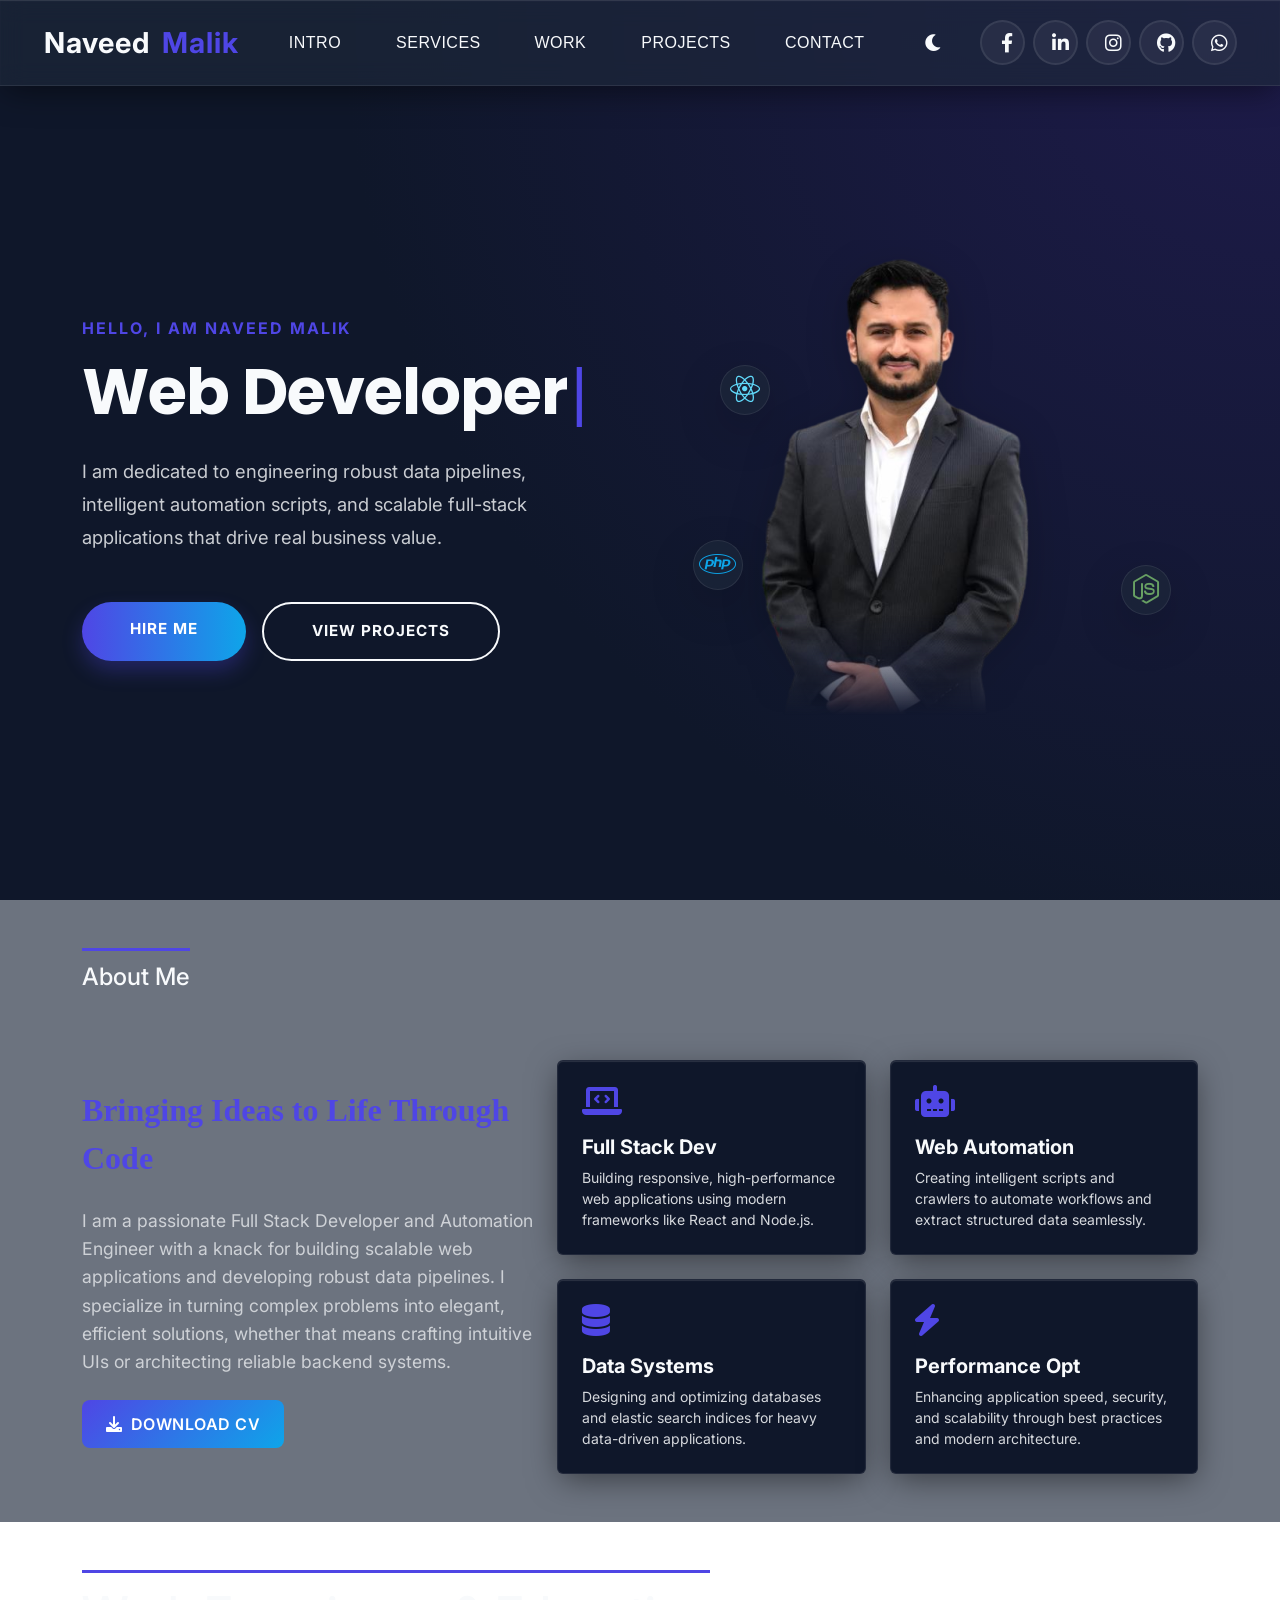
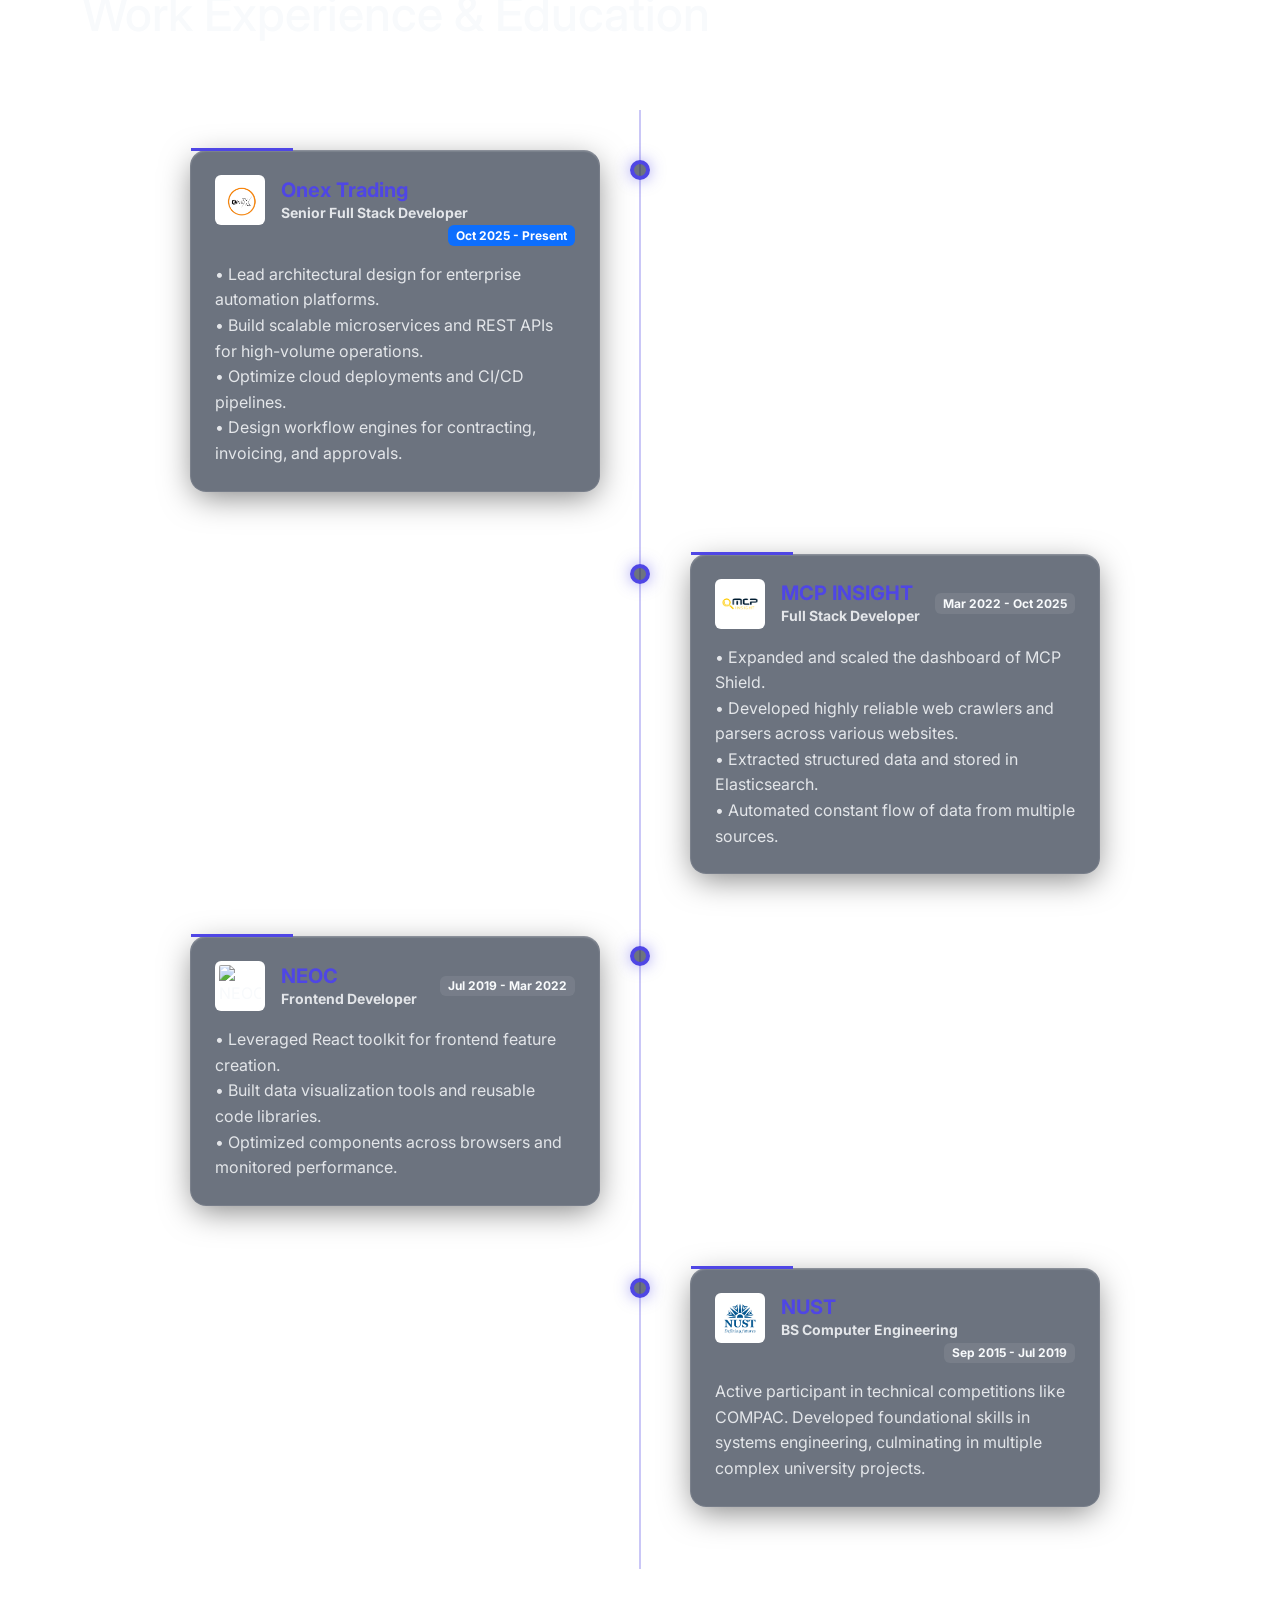
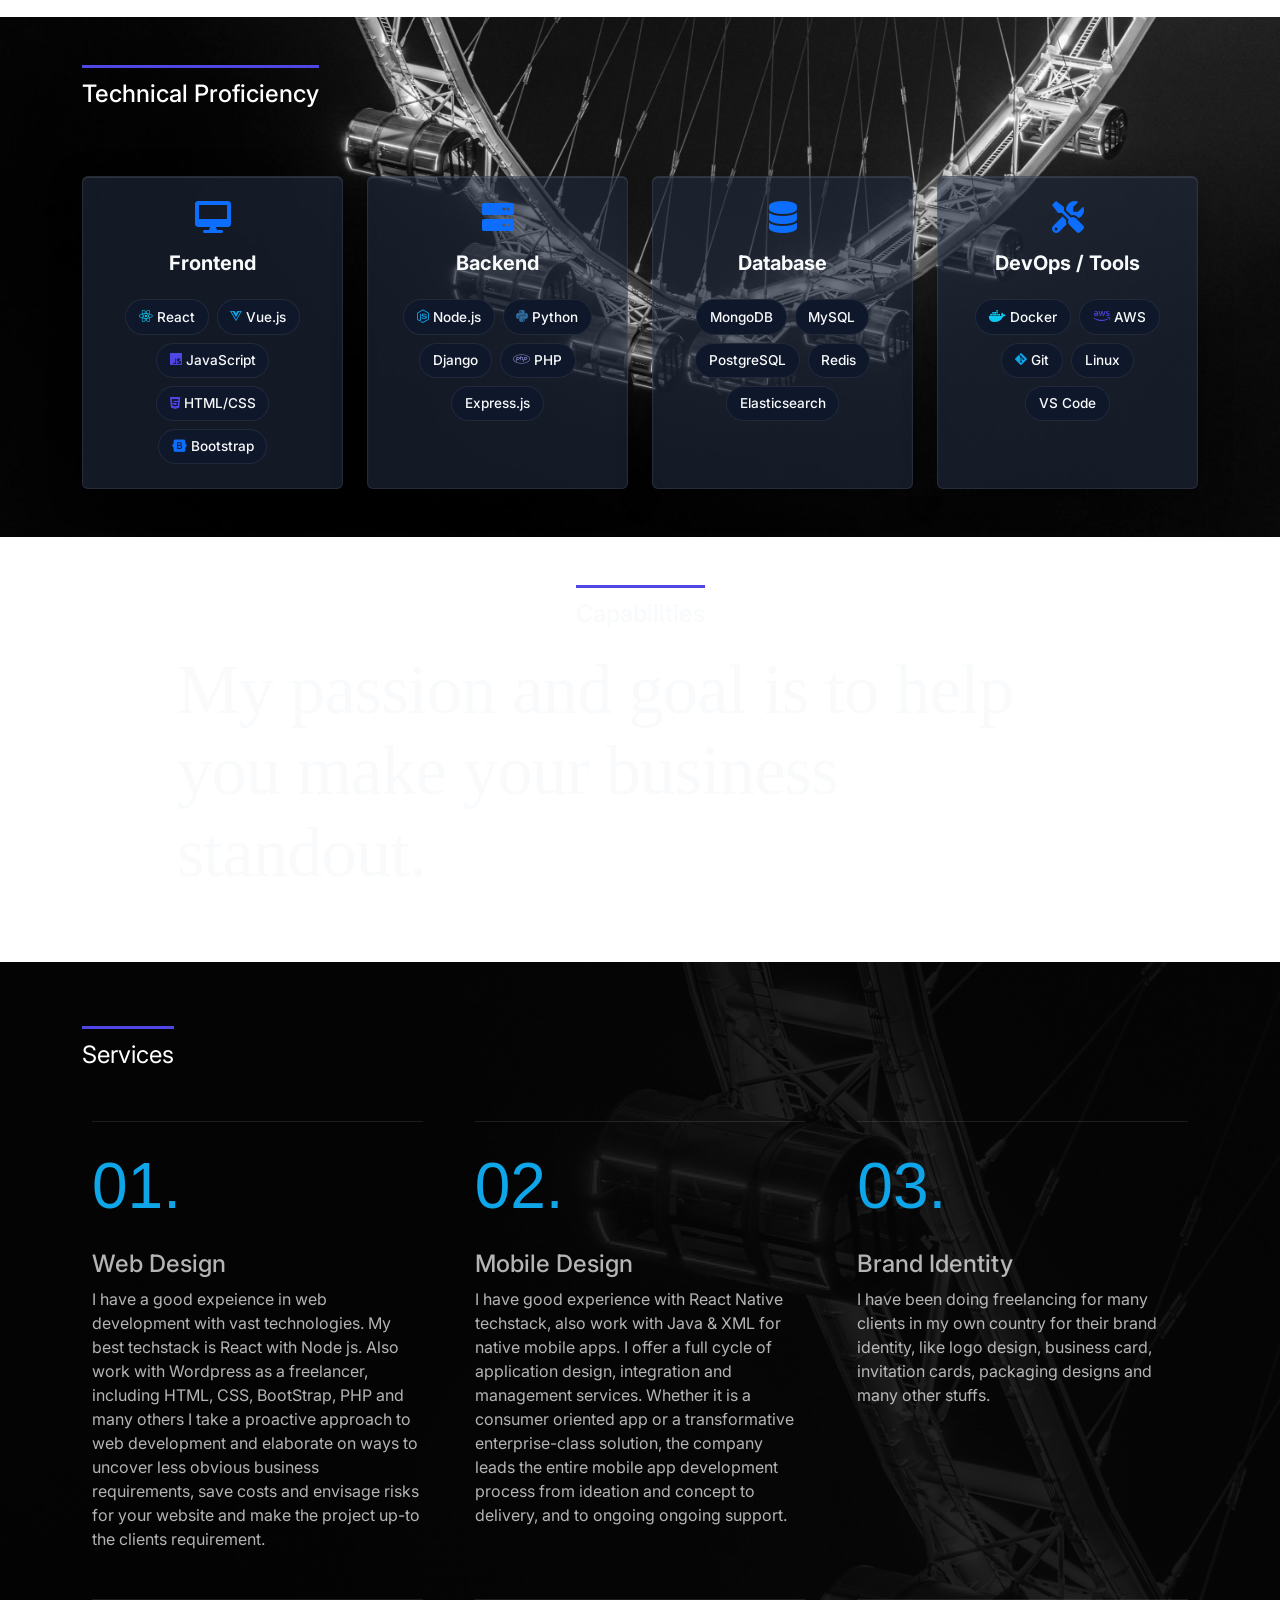
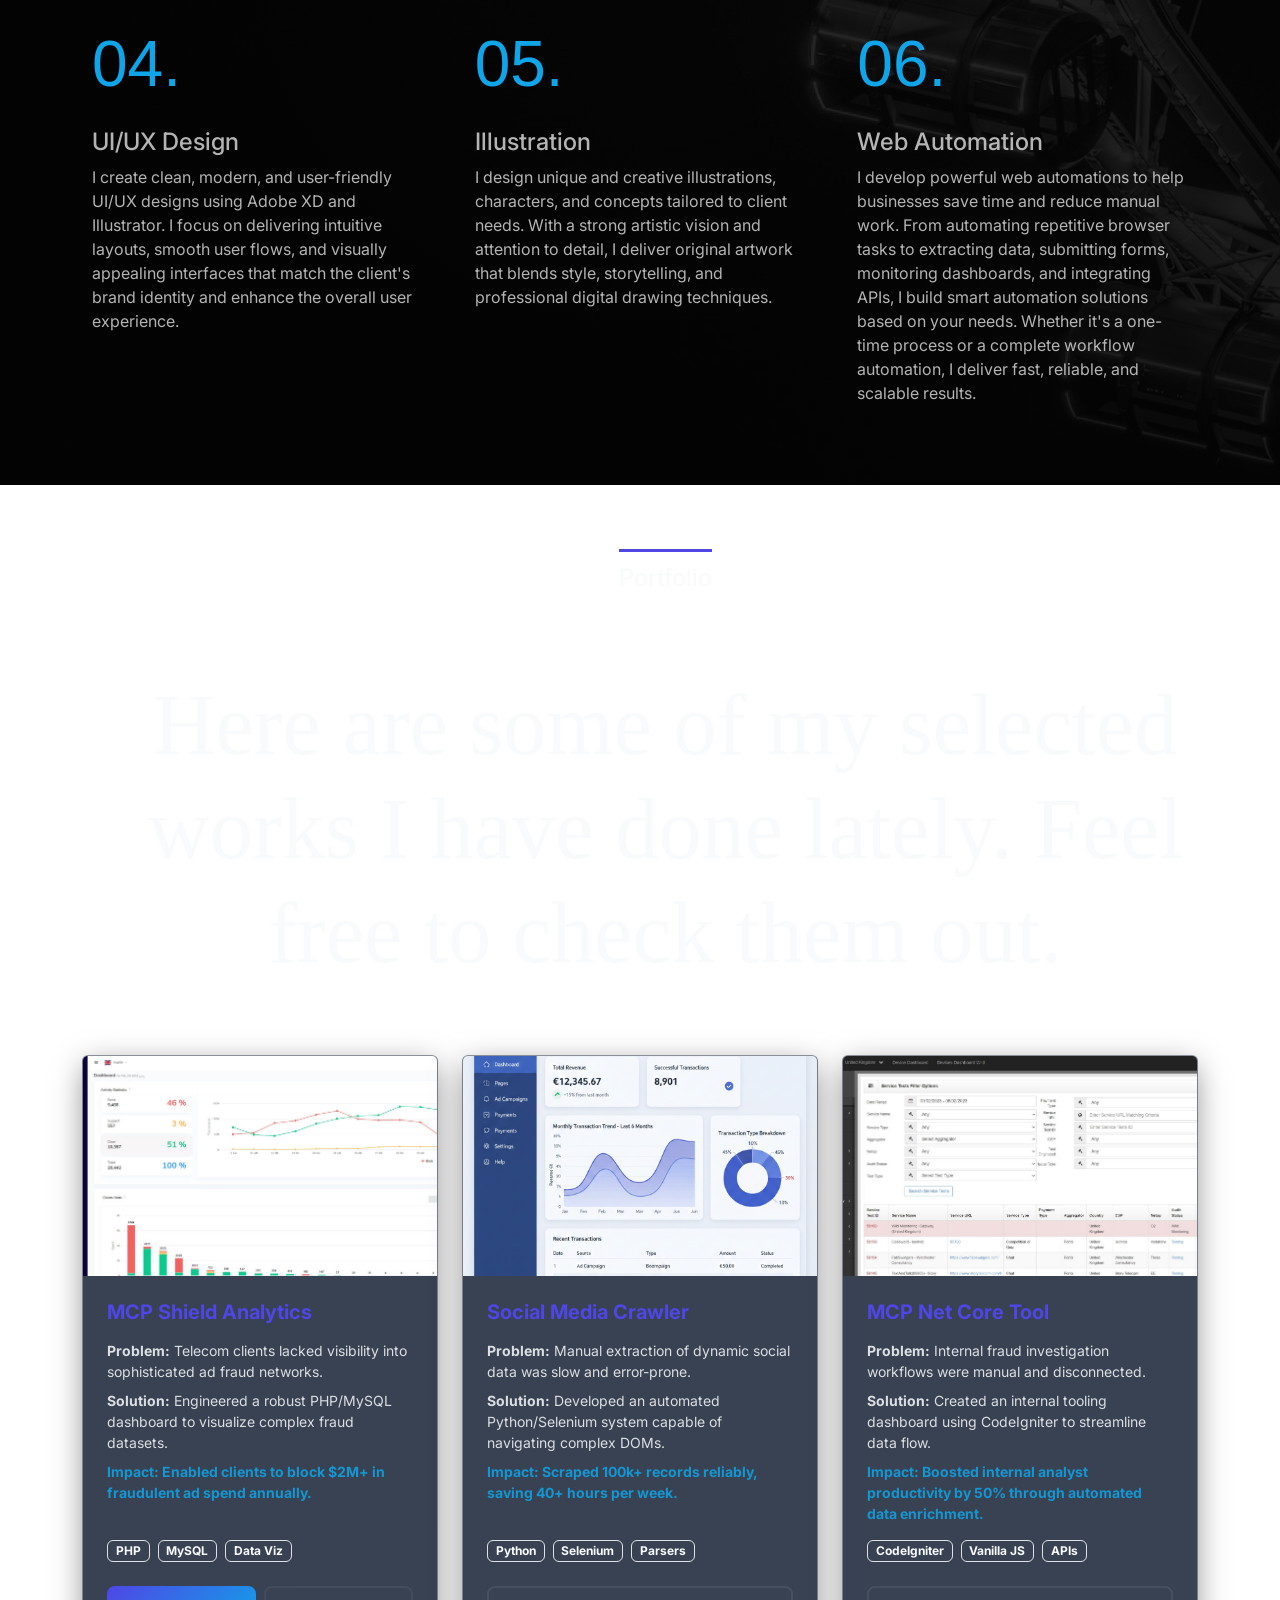
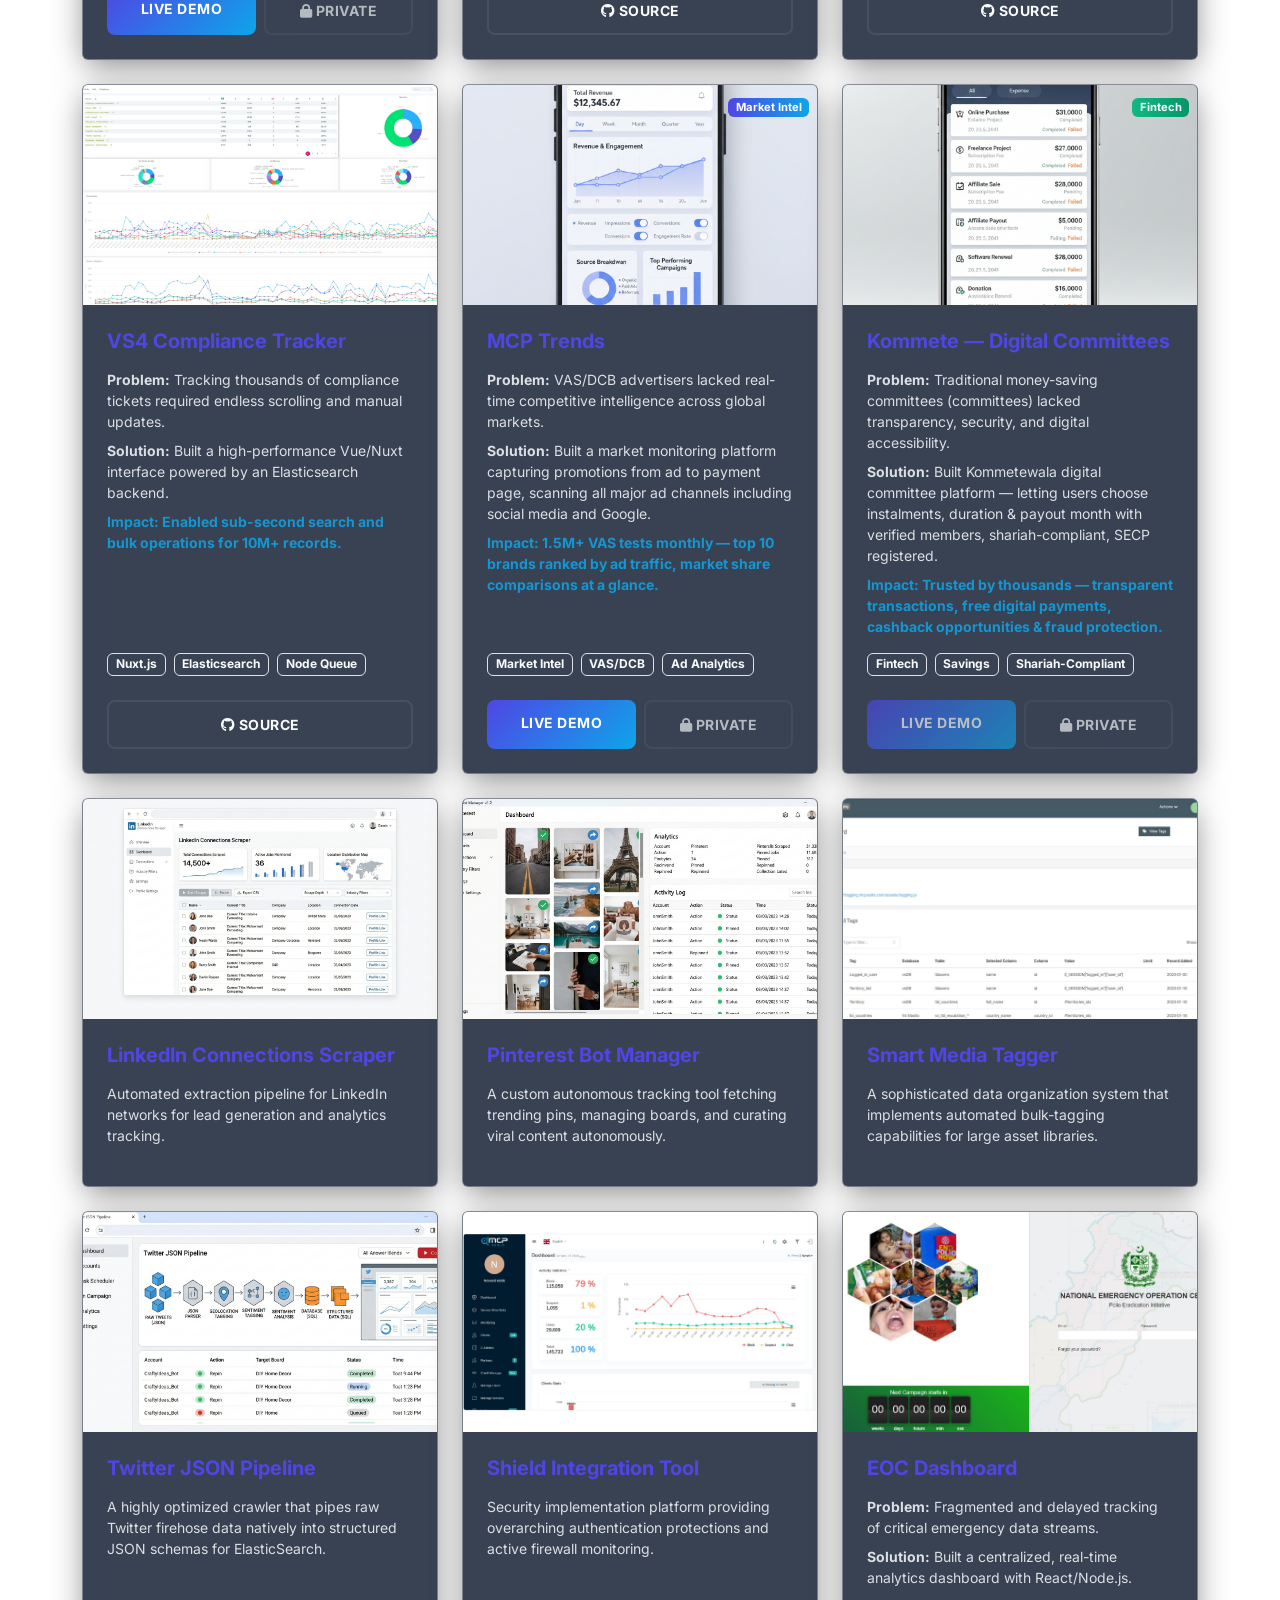
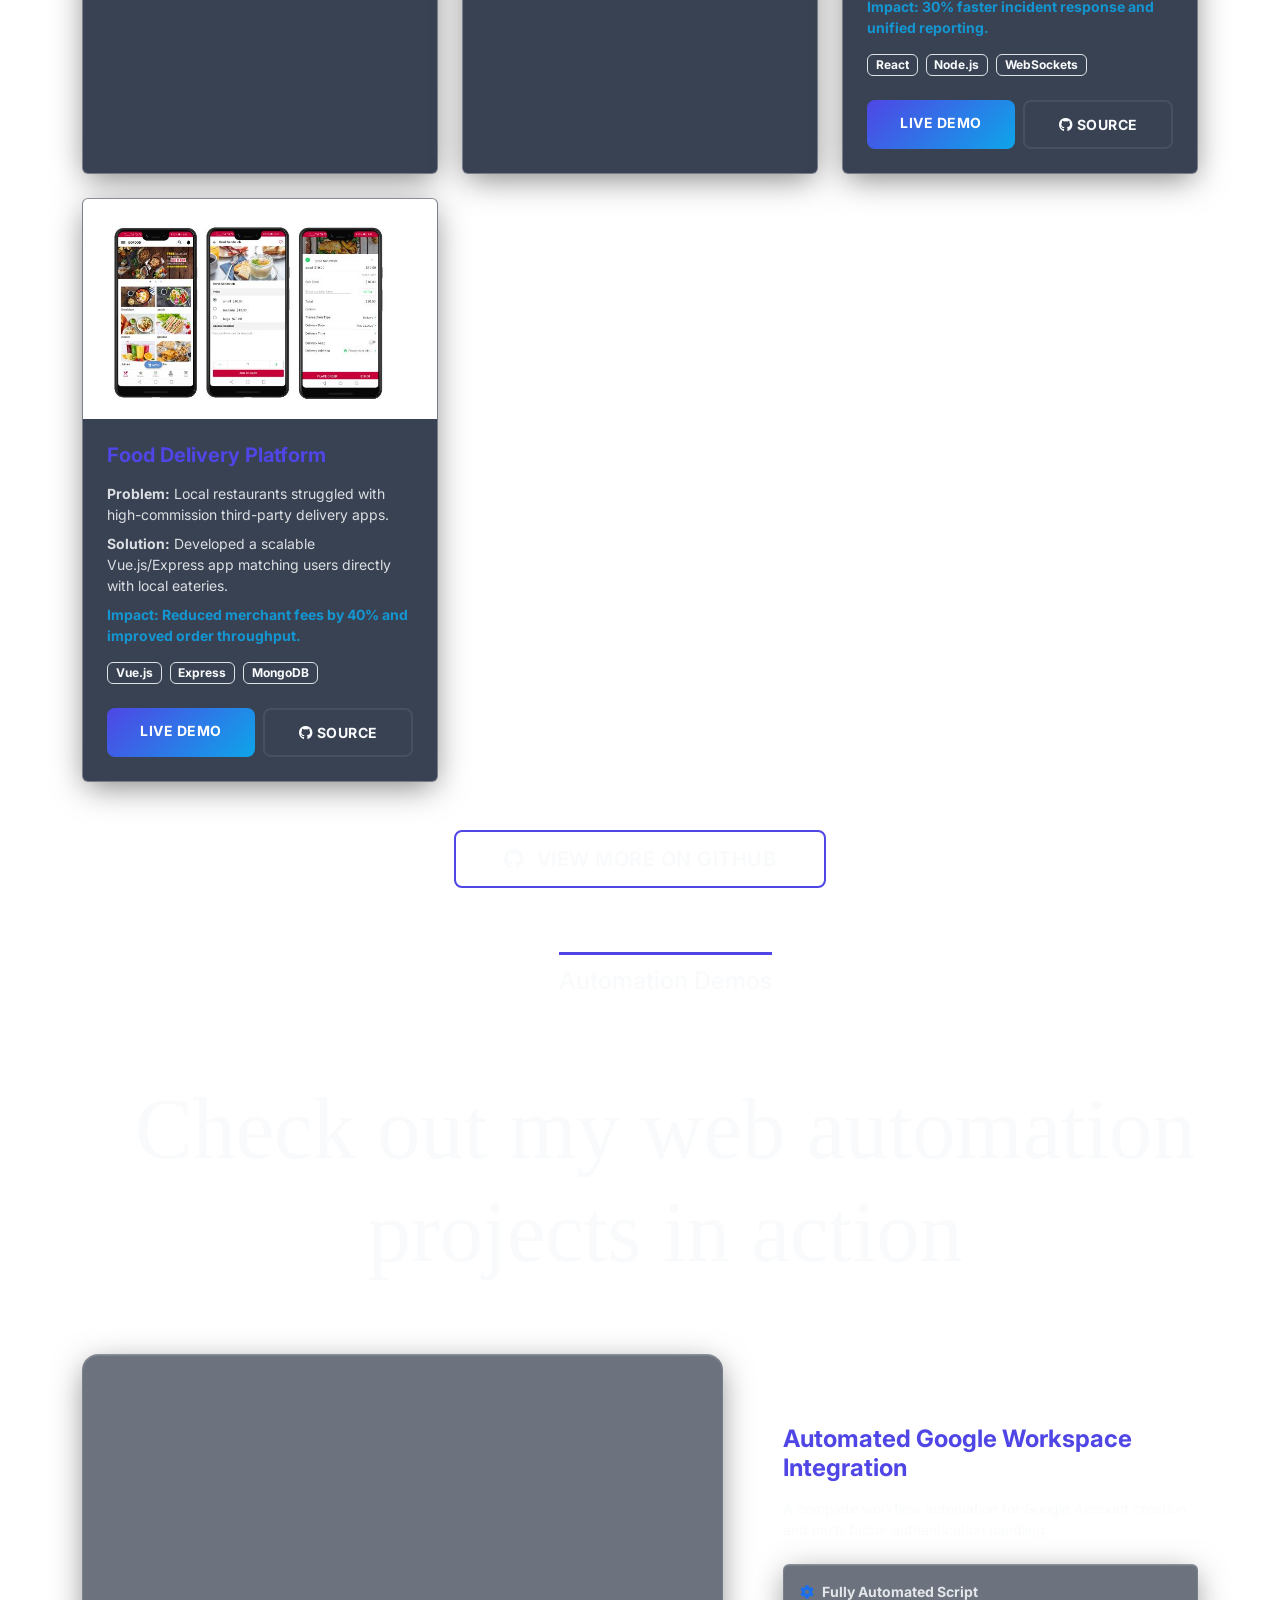
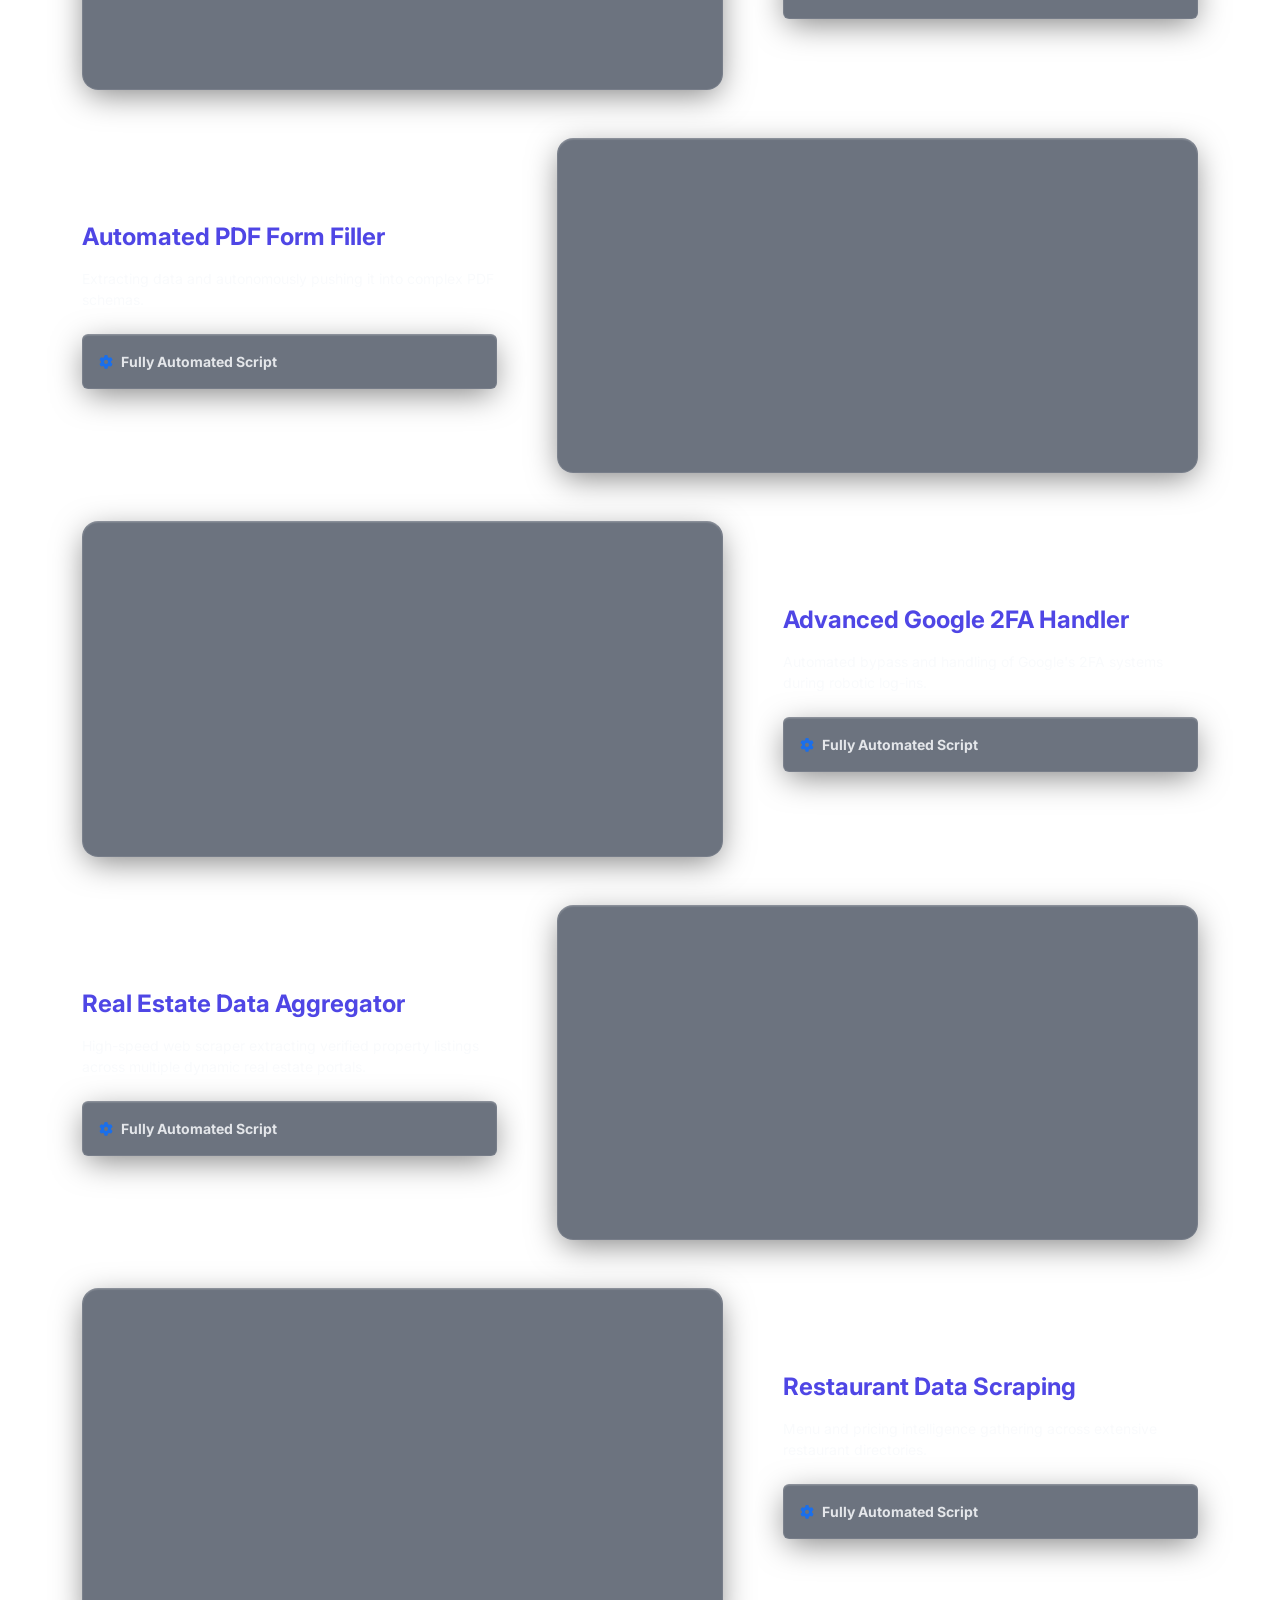
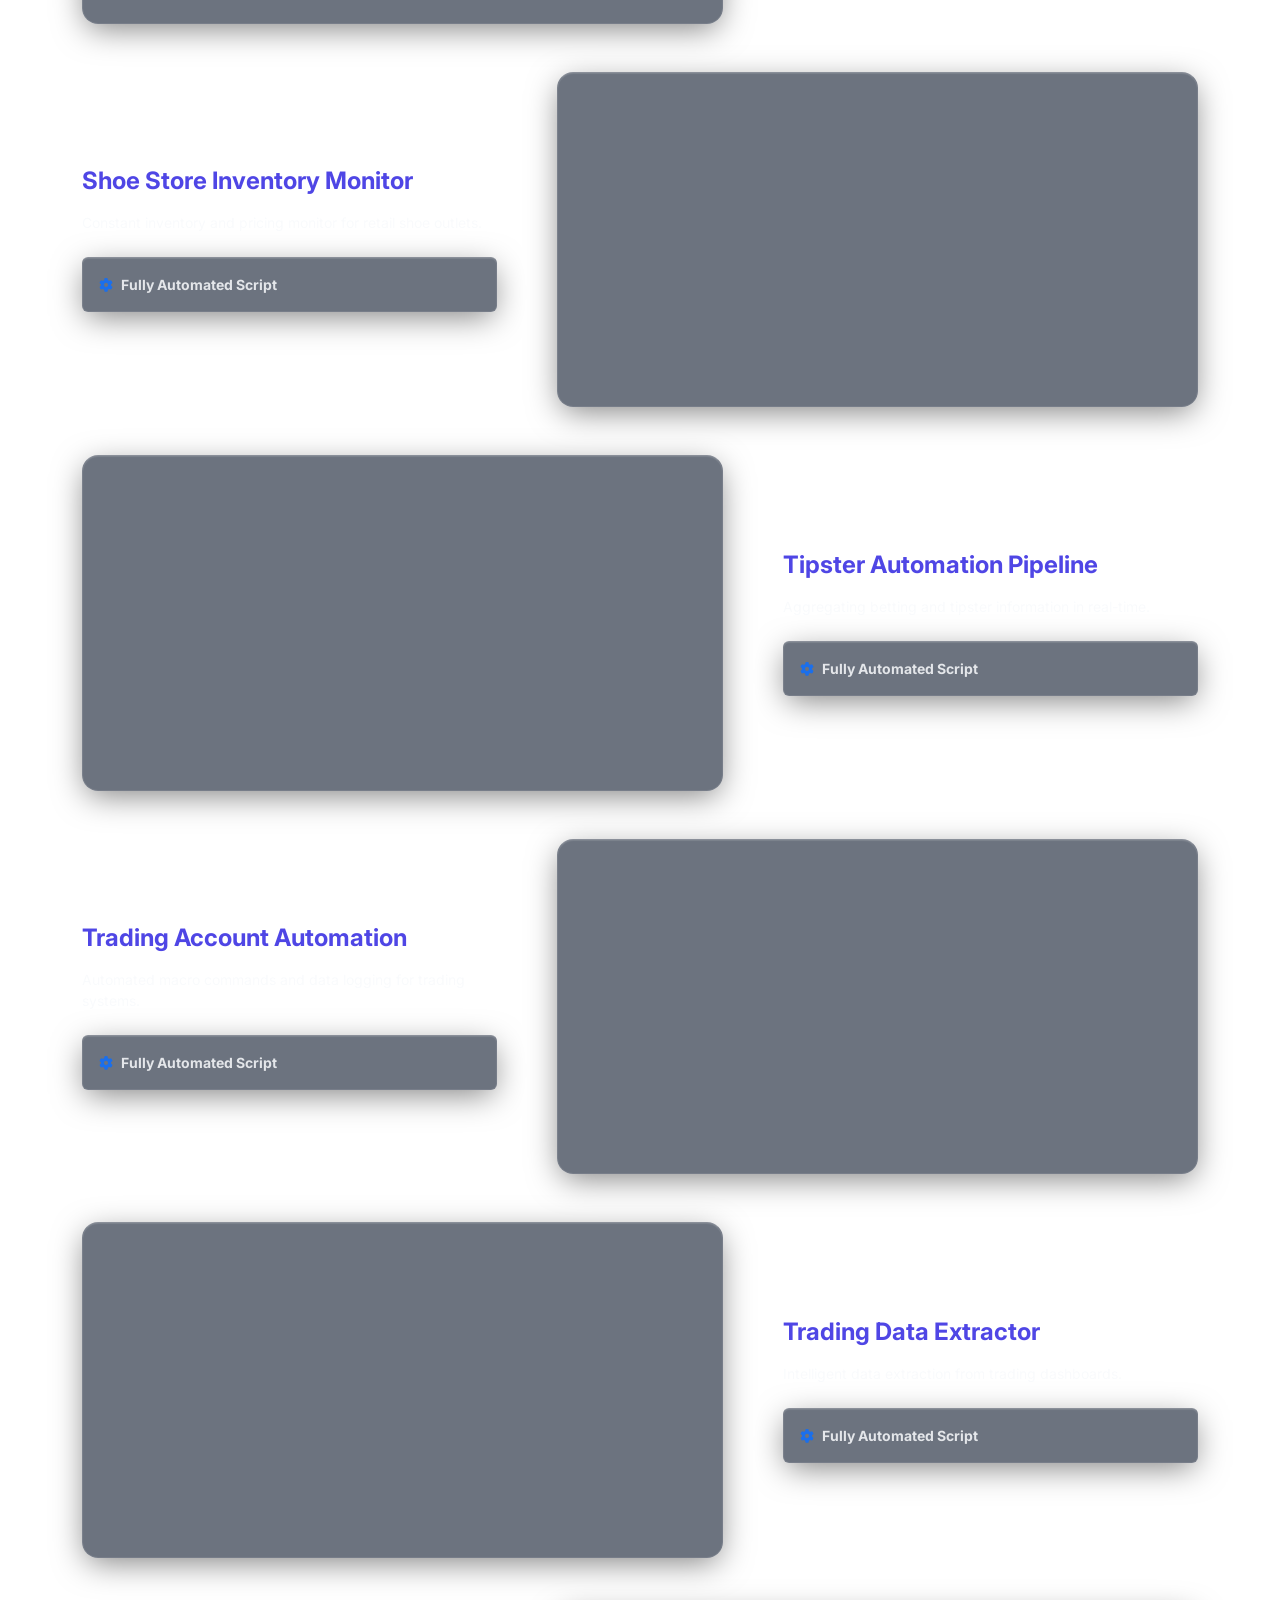
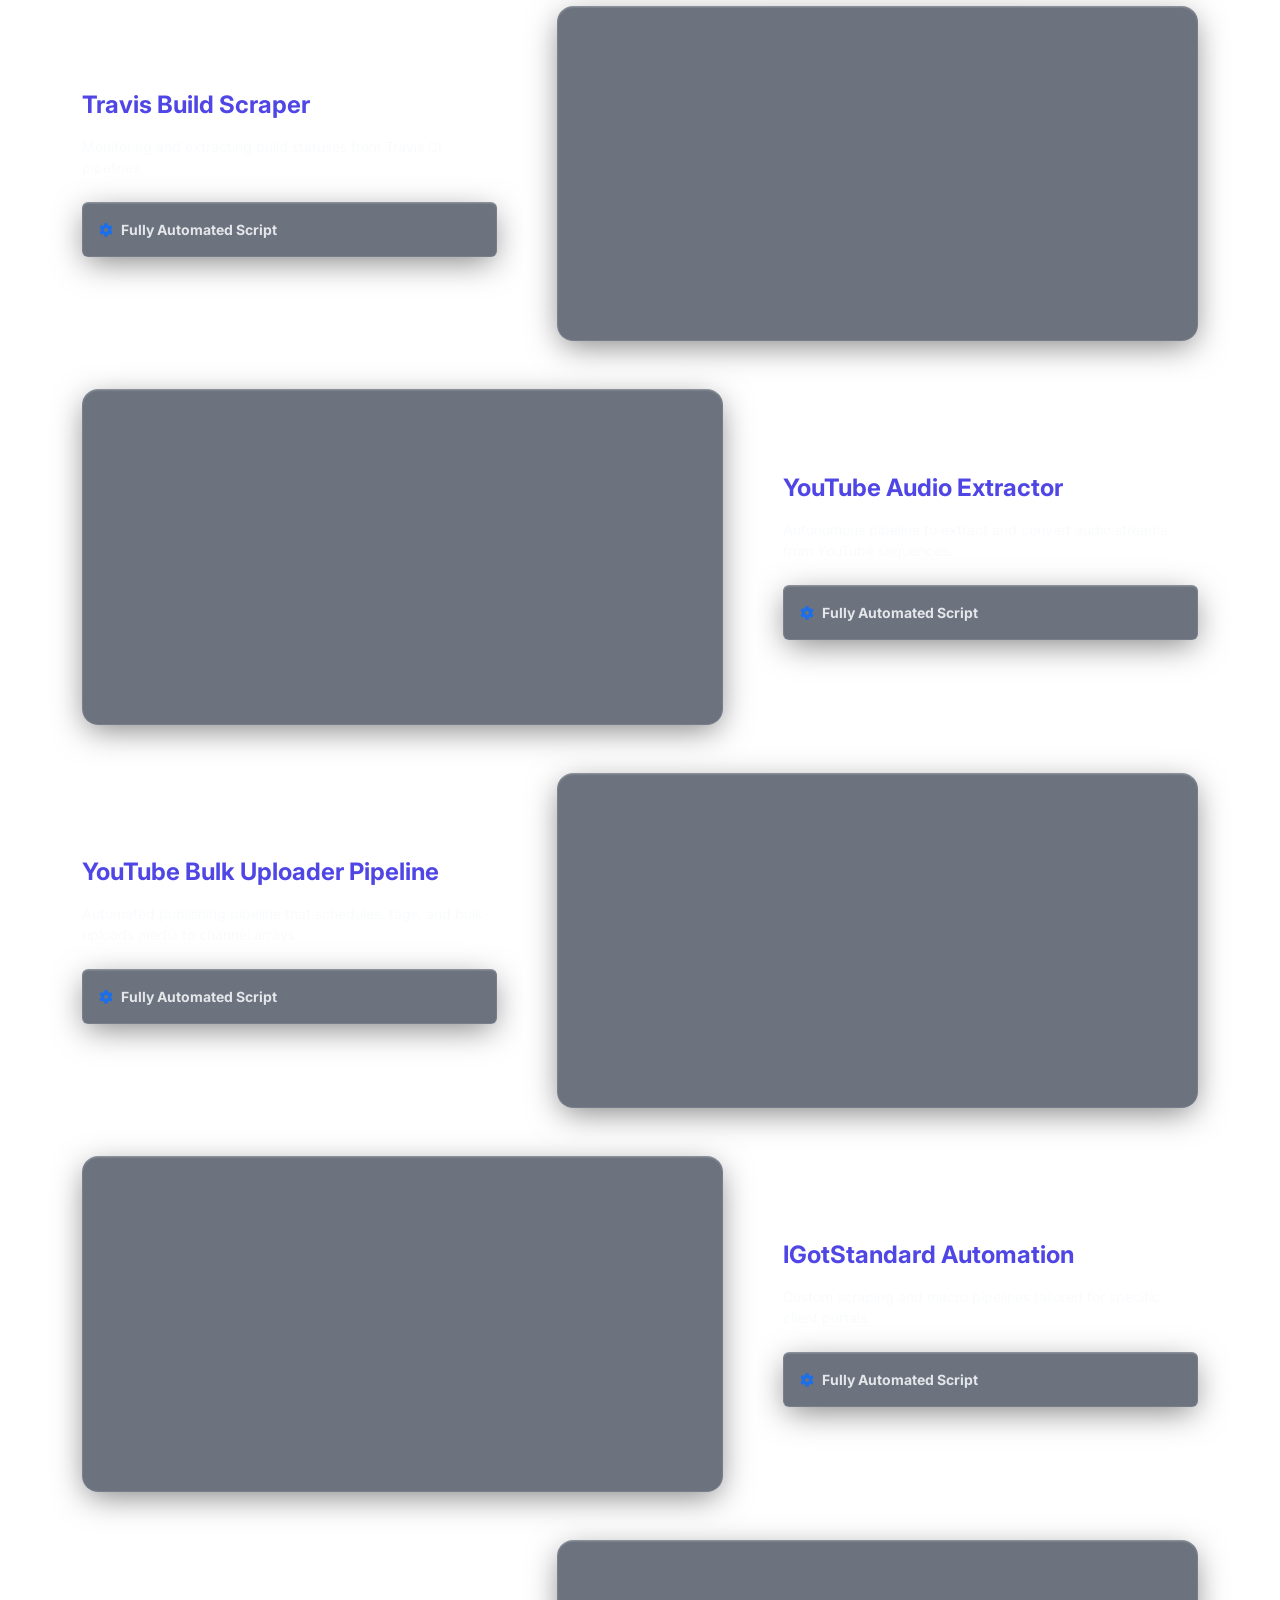
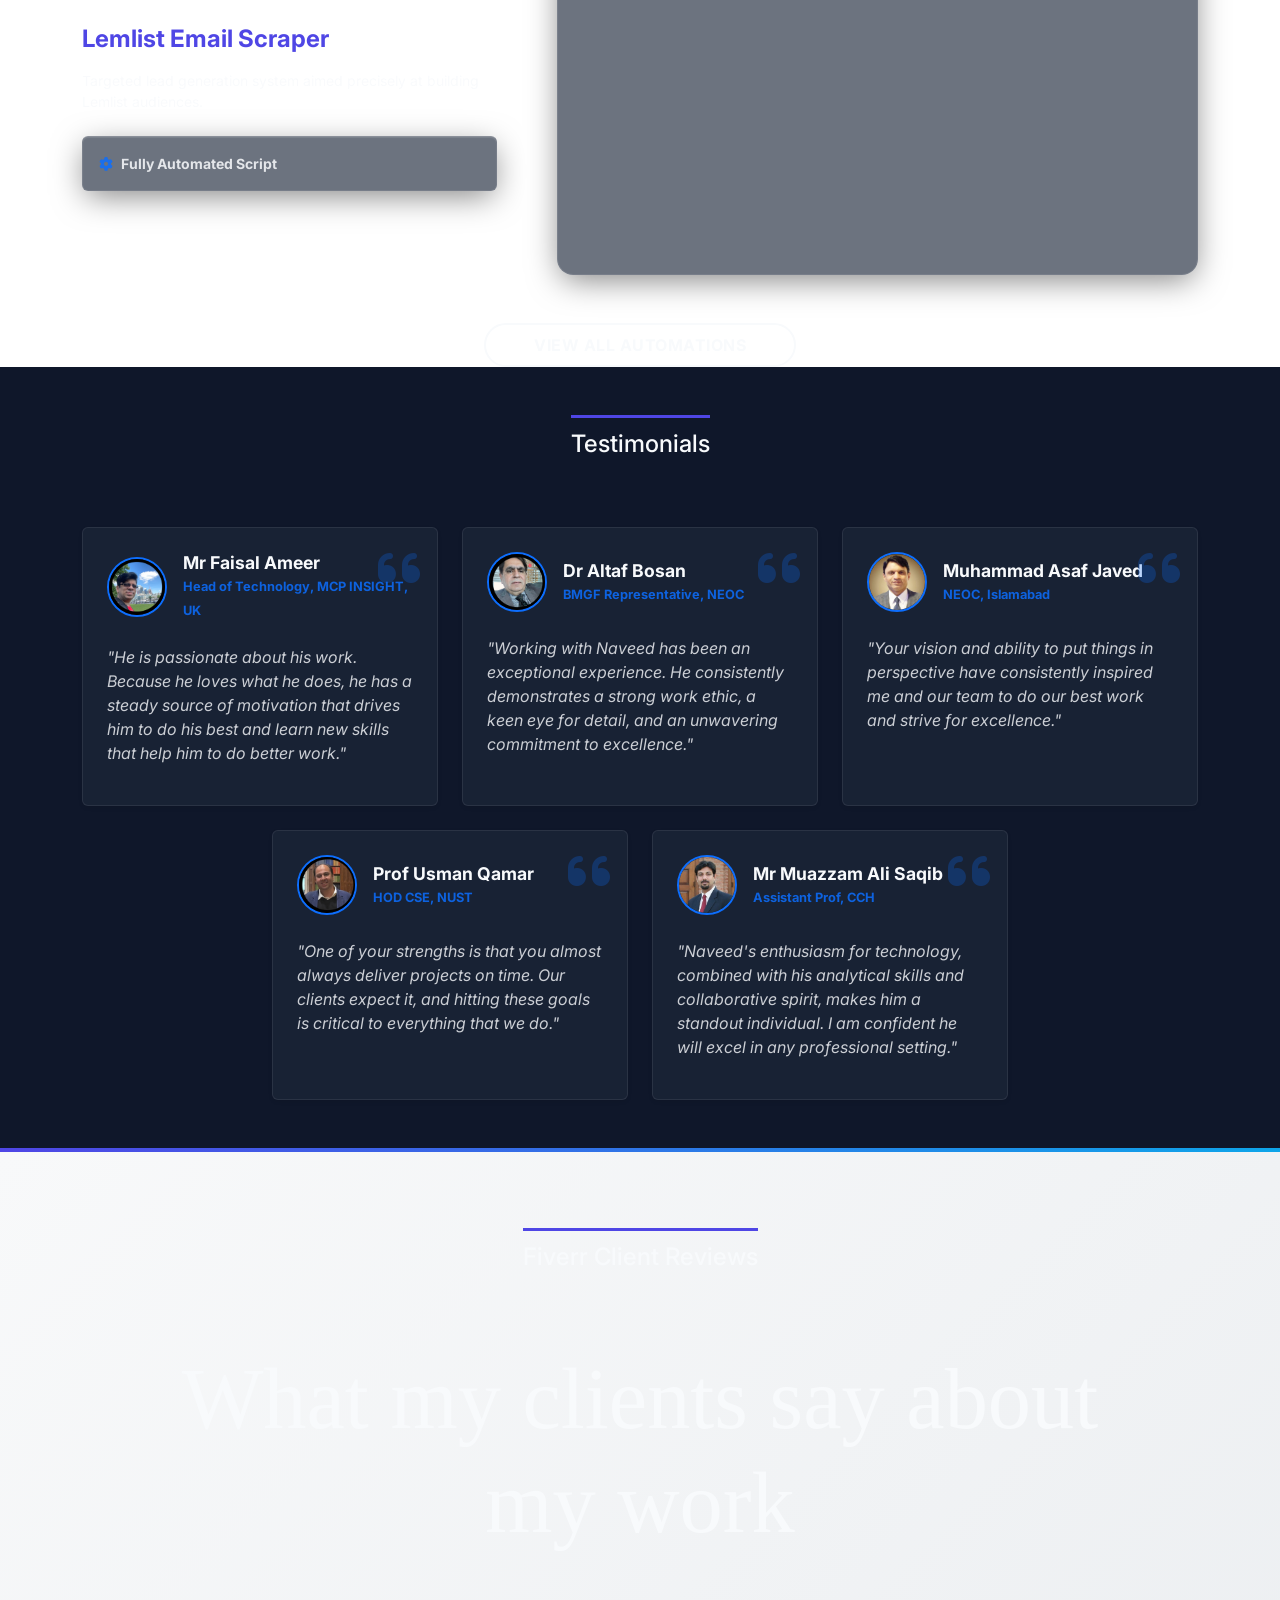
==== commit a9f5123e: "fixes" ====
--- a/index.html
+++ b/index.html
@@ -150,54 +150,79 @@
     </script>
 
     <!-- Hero Section -->
-    <section id="home" class="hero-section position-relative overflow-hidden" style="min-height: 100vh; display: flex; align-items: center; background: transparent;">
+    <section id="home" class="hero-section position-relative overflow-hidden"
+        style="min-height: 100vh; display: flex; align-items: center; background: transparent;">
         <div class="container hero-content-wrapper position-relative" style="z-index: 2;">
             <div class="row align-items-center w-100">
-                
+
                 <!-- Left Content -->
                 <div class="col-lg-6 col-md-12 text-content hero-text" data-aos="fade-right">
-                    <h6 class="text-uppercase fw-bold mb-3" style="color: var(--primary-color); letter-spacing: 2px; font-size: 1rem;">HELLO, I AM NAVEED MALIK</h6>
-                    <h1 class="display-3 fw-bolder mt-0 mb-4" style="color: var(--text-color); font-family: 'Poppins', sans-serif; letter-spacing: -1px; min-height: 1.2em;">
-                        <span id="typing-container"></span><span class="typing-cursor ms-1" style="color: var(--primary-color);">|</span>
+                    <h6 class="text-uppercase fw-bold mb-3"
+                        style="color: var(--primary-color); letter-spacing: 2px; font-size: 1rem;">HELLO, I AM NAVEED
+                        MALIK</h6>
+                    <h1 class="display-3 fw-bolder mt-0 mb-4"
+                        style="color: var(--text-color); font-family: 'Poppins', sans-serif; letter-spacing: -1px; min-height: 1.2em;">
+                        <span id="typing-container"></span><span class="typing-cursor ms-1"
+                            style="color: var(--primary-color);">|</span>
                     </h1>
                     <style>
-                    .typing-cursor { animation: blink 1s step-end infinite; font-weight: 300; }
-                    @keyframes blink { 50% { opacity: 0; } }
+                        .typing-cursor {
+                            animation: blink 1s step-end infinite;
+                            font-weight: 300;
+                        }
+
+                        @keyframes blink {
+                            50% {
+                                opacity: 0;
+                            }
+                        }
                     </style>
-                    <p style="font-size: 1.15rem; line-height: 1.8; color: var(--text-color); opacity: 0.8; max-width: 90%;">
-                        I am dedicated to engineering robust data pipelines, intelligent automation scripts, and scalable full-stack applications that drive real business value.
+                    <p
+                        style="font-size: 1.15rem; line-height: 1.8; color: var(--text-color); opacity: 0.8; max-width: 90%;">
+                        I am dedicated to engineering robust data pipelines, intelligent automation scripts, and
+                        scalable full-stack applications that drive real business value.
                     </p>
                     <div class="hero-buttons mt-5 d-flex flex-wrap gap-3">
-                        <a href="#contact" class="btn btn-primary rounded-pill px-5 py-3 fw-bold hero-btn-hire text-white" 
-                           style="background: linear-gradient(90deg, #4F46E5, #0EA5E9); border: none; box-shadow: 0 10px 20px rgba(79, 70, 229, 0.3); font-size: 0.95rem; letter-spacing: 1px;">HIRE ME</a>
-                        <a href="#portfolio" class="btn btn-outline border-2 rounded-pill px-5 py-3 fw-bold hero-btn-view" 
-                           style="color: var(--text-color); border-color: var(--text-color); background: transparent; font-size: 0.95rem; letter-spacing: 1px;">VIEW PROJECTS</a>
+                        <a href="#contact"
+                            class="btn btn-primary rounded-pill px-5 py-3 fw-bold hero-btn-hire text-white"
+                            style="background: linear-gradient(90deg, #4F46E5, #0EA5E9); border: none; box-shadow: 0 10px 20px rgba(79, 70, 229, 0.3); font-size: 0.95rem; letter-spacing: 1px;">HIRE
+                            ME</a>
+                        <a href="#portfolio"
+                            class="btn btn-outline border-2 rounded-pill px-5 py-3 fw-bold hero-btn-view"
+                            style="color: var(--text-color); border-color: var(--text-color); background: transparent; font-size: 0.95rem; letter-spacing: 1px;">VIEW
+                            PROJECTS</a>
                     </div>
                 </div>
 
                 <!-- Right Content (Image + Glowing Sphere) -->
-                <div class="col-lg-6 col-md-12 position-relative d-flex justify-content-center align-items-center mt-5 mt-lg-0" data-aos="fade-left" data-aos-delay="200" style="min-height: 500px;">
+                <div class="col-lg-6 col-md-12 position-relative d-flex justify-content-center align-items-center mt-5 mt-lg-0"
+                    data-aos="fade-left" data-aos-delay="200" style="min-height: 500px;">
                     <!-- 3D Canvas specifically for the right side -->
-                    <div id="hero-globe-container" class="position-absolute w-100 h-100 d-none d-md-block" style="z-index: 1; top: 0; left: 0;"></div>
-                    
+                    <div id="hero-globe-container" class="position-absolute w-100 h-100 d-none d-md-block"
+                        style="z-index: 1; top: 0; left: 0;"></div>
+
                     <!-- Profile Image with fade mask -->
-                    <div class="profile-image-container position-relative w-100 d-flex justify-content-center" style="z-index: 2; pointer-events: none;">
-                        <img src="./images/my_profile.png" alt="Naveed Malik" class="img-fluid" 
-                             style="max-height: 600px; -webkit-mask-image: linear-gradient(to top, transparent 5%, black 25%); mask-image: linear-gradient(to top, transparent 5%, black 25%); filter: drop-shadow(0 10px 20px rgba(0,0,0,0.2)); position: relative; z-index: 2;">
-                        
+                    <div class="profile-image-container position-relative w-100 d-flex justify-content-center"
+                        style="z-index: 2; pointer-events: none;">
+                        <img src="./images/my_profile.png" alt="Naveed Malik" class="img-fluid"
+                            style="max-height: 600px; -webkit-mask-image: linear-gradient(to top, transparent 5%, black 25%); mask-image: linear-gradient(to top, transparent 5%, black 25%); filter: drop-shadow(0 10px 20px rgba(0,0,0,0.2)); position: relative; z-index: 2;">
+
                         <!-- Floating Tech Icons positioned around the image -->
                         <div class="position-absolute d-none d-md-block" style="top: 25%; left: 15%; z-index: 3;">
-                            <div class="floating-icon shadow-lg rounded-circle d-flex justify-content-center align-items-center" style="width: 50px; height: 50px; background: var(--surface-color); backdrop-filter: var(--backdrop-blur); border: 1px solid var(--border-color); animation: float 4s ease-in-out infinite;">
+                            <div class="floating-icon shadow-lg rounded-circle d-flex justify-content-center align-items-center"
+                                style="width: 50px; height: 50px; background: var(--surface-color); backdrop-filter: var(--backdrop-blur); border: 1px solid var(--border-color); animation: float 4s ease-in-out infinite;">
                                 <i class="fab fa-react fa-lg" style="color: #61DAFB;"></i>
                             </div>
                         </div>
                         <div class="position-absolute d-none d-md-block" style="top: 60%; left: 10%; z-index: 3;">
-                            <div class="floating-icon shadow-lg rounded-circle d-flex justify-content-center align-items-center" style="width: 50px; height: 50px; background: var(--surface-color); backdrop-filter: var(--backdrop-blur); border: 1px solid var(--border-color); animation: float 5s ease-in-out infinite reverse;">
+                            <div class="floating-icon shadow-lg rounded-circle d-flex justify-content-center align-items-center"
+                                style="width: 50px; height: 50px; background: var(--surface-color); backdrop-filter: var(--backdrop-blur); border: 1px solid var(--border-color); animation: float 5s ease-in-out infinite reverse;">
                                 <i class="fab fa-php fa-lg" style="color: var(--secondary-color);"></i>
                             </div>
                         </div>
                         <div class="position-absolute d-none d-md-block" style="top: 65%; right: 10%; z-index: 3;">
-                            <div class="floating-icon shadow-lg rounded-circle d-flex justify-content-center align-items-center" style="width: 50px; height: 50px; background: var(--surface-color); backdrop-filter: var(--backdrop-blur); border: 1px solid var(--border-color); animation: float 6s ease-in-out infinite;">
+                            <div class="floating-icon shadow-lg rounded-circle d-flex justify-content-center align-items-center"
+                                style="width: 50px; height: 50px; background: var(--surface-color); backdrop-filter: var(--backdrop-blur); border: 1px solid var(--border-color); animation: float 6s ease-in-out infinite;">
                                 <i class="fab fa-node-js fa-lg" style="color: #68A063;"></i>
                             </div>
                         </div>
@@ -400,9 +425,12 @@
                         <h4 class="h5 fw-bold mb-4" style="color: var(--text-color);">Frontend</h4>
                         <div class="d-flex flex-wrap justify-content-center gap-2">
                             <span class="skill-badge"><i class="fab fa-react me-1 text-info"></i>React</span>
-                            <span class="skill-badge"><i class="fab fa-vuejs me-1" style="color: var(--secondary-color);"></i>Vue.js</span>
-                            <span class="skill-badge"><i class="fab fa-js me-1" style="color: var(--primary-color);"></i>JavaScript</span>
-                            <span class="skill-badge"><i class="fab fa-html5 me-1" style="color: var(--primary-color);"></i>HTML/CSS</span>
+                            <span class="skill-badge"><i class="fab fa-vuejs me-1"
+                                    style="color: var(--secondary-color);"></i>Vue.js</span>
+                            <span class="skill-badge"><i class="fab fa-js me-1"
+                                    style="color: var(--primary-color);"></i>JavaScript</span>
+                            <span class="skill-badge"><i class="fab fa-html5 me-1"
+                                    style="color: var(--primary-color);"></i>HTML/CSS</span>
                             <span class="skill-badge"><i class="fab fa-bootstrap me-1 text-primary"></i>Bootstrap</span>
                         </div>
                     </div>
@@ -414,7 +442,8 @@
                         <div class="icon-box mb-3 text-primary"><i class="fas fa-server fa-2x"></i></div>
                         <h4 class="h5 fw-bold mb-4" style="color: var(--text-color);">Backend</h4>
                         <div class="d-flex flex-wrap justify-content-center gap-2">
-                            <span class="skill-badge"><i class="fab fa-node-js me-1" style="color: var(--secondary-color);"></i>Node.js</span>
+                            <span class="skill-badge"><i class="fab fa-node-js me-1"
+                                    style="color: var(--secondary-color);"></i>Node.js</span>
                             <span class="skill-badge"><i class="fab fa-python me-1"
                                     style="color:#306998;"></i>Python</span>
                             <span class="skill-badge">Django</span>
@@ -446,8 +475,10 @@
                         <h4 class="h5 fw-bold mb-4" style="color: var(--text-color);">DevOps / Tools</h4>
                         <div class="d-flex flex-wrap justify-content-center gap-2">
                             <span class="skill-badge"><i class="fab fa-docker me-1 text-info"></i>Docker</span>
-                            <span class="skill-badge"><i class="fab fa-aws me-1" style="color: var(--primary-color);"></i>AWS</span>
-                            <span class="skill-badge"><i class="fab fa-git-alt me-1" style="color: var(--secondary-color);"></i>Git</span>
+                            <span class="skill-badge"><i class="fab fa-aws me-1"
+                                    style="color: var(--primary-color);"></i>AWS</span>
+                            <span class="skill-badge"><i class="fab fa-git-alt me-1"
+                                    style="color: var(--secondary-color);"></i>Git</span>
                             <span class="skill-badge">Linux</span>
                             <span class="skill-badge">VS Code</span>
                         </div>
@@ -580,7 +611,335 @@
 
     <div class="container mb-5">
         <div class="row g-4">
-            <!-- Project 1 -->
+            <!-- Project 1: MCP Shield -->
+            <div class="col-lg-4 col-md-6" data-aos="fade-up" data-aos-delay="300">
+                <div class="project-card rounded overflow-hidden h-100 d-flex flex-column glass-card" data-tilt
+                    data-tilt-max="5" data-tilt-speed="400" data-tilt-glare data-tilt-max-glare="0.2">
+                    <div class="project-img-wrapper position-relative overflow-hidden">
+                        <img src="./images/portfolio/mcpshield_dashboard.JPG" alt="MCP Shield"
+                            class="img-fluid w-100 object-fit-cover"
+                            style="height: 220px; transition: transform 0.5s ease;">
+                    </div>
+                    <div class="project-info p-4 d-flex flex-column flex-grow-1">
+                        <h5 class="fw-bold mb-3" style="color: var(--primary-color);">MCP Shield Analytics</h5>
+                        <div class="project-story small mb-3 flex-grow-1"
+                            style="color: var(--text-color); opacity: 0.9; line-height: 1.5;">
+                            <div class="mb-2"><strong>Problem:</strong> Telecom clients lacked visibility into
+                                sophisticated ad fraud networks.</div>
+                            <div class="mb-2"><strong>Solution:</strong> Engineered a robust PHP/MySQL dashboard to
+                                visualize complex fraud datasets.</div>
+                            <div class="fw-bold" style="color: var(--secondary-color);">Impact: Enabled clients to block
+                                $2M+ in fraudulent ad
+                                spend annually.</div>
+                        </div>
+                        <div class="d-flex flex-wrap gap-2 mb-4">
+                            <span class="badge border" style="color: var(--text-color);">PHP</span>
+                            <span class="badge border" style="color: var(--text-color);">MySQL</span>
+                            <span class="badge border" style="color: var(--text-color);">Data Viz</span>
+                        </div>
+                        <div class="d-flex gap-2 mt-auto">
+                            <a href="https://mcpinsight.com/" target="_blank"
+                                class="btn btn-primary btn-sm flex-grow-1 fw-bold">Live Demo</a>
+                            <a href="#" class="btn btn-outline border-2 btn-sm flex-grow-1 fw-bold disabled"
+                                style="color: var(--text-color); border-color: var(--border-color);"><i
+                                    class="fas fa-lock"></i> Private</a>
+                        </div>
+                    </div>
+                </div>
+            </div>
+
+            <!-- Project 4 -->
+            <div class="col-lg-4 col-md-6" data-aos="fade-up" data-aos-delay="100">
+                <div class="project-card rounded overflow-hidden h-100 d-flex flex-column glass-card" data-tilt
+                    data-tilt-max="5" data-tilt-speed="400" data-tilt-glare data-tilt-max-glare="0.2">
+                    <div class="project-img-wrapper position-relative overflow-hidden">
+                        <img src="./images/portfolio/facebook-scrapping.png" alt="FB Scraping"
+                            class="img-fluid w-100 object-fit-cover"
+                            style="height: 220px; transition: transform 0.5s ease;">
+                    </div>
+                    <div class="project-info p-4 d-flex flex-column flex-grow-1">
+                        <h5 class="fw-bold mb-3" style="color: var(--primary-color);">Social Media Crawler</h5>
+                        <div class="project-story small mb-3 flex-grow-1"
+                            style="color: var(--text-color); opacity: 0.9; line-height: 1.5;">
+                            <div class="mb-2"><strong>Problem:</strong> Manual extraction of dynamic social data was
+                                slow and error-prone.</div>
+                            <div class="mb-2"><strong>Solution:</strong> Developed an automated Python/Selenium system
+                                capable of navigating complex DOMs.</div>
+                            <div class="fw-bold" style="color: var(--secondary-color);">Impact: Scraped 100k+ records
+                                reliably, saving 40+ hours
+                                per week.</div>
+                        </div>
+                        <div class="d-flex flex-wrap gap-2 mb-4">
+                            <span class="badge border" style="color: var(--text-color);">Python</span>
+                            <span class="badge border" style="color: var(--text-color);">Selenium</span>
+                            <span class="badge border" style="color: var(--text-color);">Parsers</span>
+                        </div>
+                        <div class="d-flex gap-2 mt-auto">
+                            <a href="https://github.com/navidmalik" target="_blank"
+                                class="btn btn-outline border-2 btn-sm flex-grow-1 fw-bold"
+                                style="color: var(--text-color); border-color: var(--border-color);"><i
+                                    class="fab fa-github"></i> Source</a>
+                        </div>
+                    </div>
+                </div>
+            </div>
+
+            <!-- Project 5 -->
+            <div class="col-lg-4 col-md-6" data-aos="fade-up" data-aos-delay="200">
+                <div class="project-card rounded overflow-hidden h-100 d-flex flex-column glass-card" data-tilt
+                    data-tilt-max="5" data-tilt-speed="400" data-tilt-glare data-tilt-max-glare="0.2">
+                    <div class="project-img-wrapper position-relative overflow-hidden">
+                        <img src="./images/portfolio/mcpnet_dashboard.JPG" alt="MCP Net"
+                            class="img-fluid w-100 object-fit-cover"
+                            style="height: 220px; transition: transform 0.5s ease;">
+                    </div>
+                    <div class="project-info p-4 d-flex flex-column flex-grow-1">
+                        <h5 class="fw-bold mb-3" style="color: var(--primary-color);">MCP Net Core Tool</h5>
+                        <div class="project-story small mb-3 flex-grow-1"
+                            style="color: var(--text-color); opacity: 0.9; line-height: 1.5;">
+                            <div class="mb-2"><strong>Problem:</strong> Internal fraud investigation workflows were
+                                manual and disconnected.</div>
+                            <div class="mb-2"><strong>Solution:</strong> Created an internal tooling dashboard using
+                                CodeIgniter to streamline data flow.</div>
+                            <div class="fw-bold" style="color: var(--secondary-color);">Impact: Boosted internal analyst
+                                productivity by 50%
+                                through automated data enrichment.</div>
+                        </div>
+                        <div class="d-flex flex-wrap gap-2 mb-4">
+                            <span class="badge border" style="color: var(--text-color);">CodeIgniter</span>
+                            <span class="badge border" style="color: var(--text-color);">Vanilla JS</span>
+                            <span class="badge border" style="color: var(--text-color);">APIs</span>
+                        </div>
+                        <div class="d-flex gap-2 mt-auto">
+                            <a href="https://github.com/navidmalik" target="_blank"
+                                class="btn btn-outline border-2 btn-sm flex-grow-1 fw-bold"
+                                style="color: var(--text-color); border-color: var(--border-color);"><i
+                                    class="fab fa-github"></i> Source</a>
+                        </div>
+                    </div>
+                </div>
+            </div>
+
+            <!-- Project 6 -->
+            <div class="col-lg-4 col-md-6" data-aos="fade-up" data-aos-delay="300">
+                <div class="project-card rounded overflow-hidden h-100 d-flex flex-column glass-card" data-tilt
+                    data-tilt-max="5" data-tilt-speed="400" data-tilt-glare data-tilt-max-glare="0.2">
+                    <div class="project-img-wrapper position-relative overflow-hidden">
+                        <img src="./images/portfolio/vs4-home.jpg" alt="VS4 App"
+                            class="img-fluid w-100 object-fit-cover"
+                            style="height: 220px; transition: transform 0.5s ease;">
+                    </div>
+                    <div class="project-info p-4 d-flex flex-column flex-grow-1">
+                        <h5 class="fw-bold mb-3" style="color: var(--primary-color);">VS4 Compliance Tracker</h5>
+                        <div class="project-story small mb-3 flex-grow-1"
+                            style="color: var(--text-color); opacity: 0.9; line-height: 1.5;">
+                            <div class="mb-2"><strong>Problem:</strong> Tracking thousands of compliance tickets
+                                required endless scrolling and manual updates.</div>
+                            <div class="mb-2"><strong>Solution:</strong> Built a high-performance Vue/Nuxt interface
+                                powered by an Elasticsearch backend.</div>
+                            <div class="fw-bold" style="color: var(--secondary-color);">Impact: Enabled sub-second
+                                search and bulk operations for
+                                10M+ records.</div>
+                        </div>
+                        <div class="d-flex flex-wrap gap-2 mb-4">
+                            <span class="badge border" style="color: var(--text-color);">Nuxt.js</span>
+                            <span class="badge border" style="color: var(--text-color);">Elasticsearch</span>
+                            <span class="badge border" style="color: var(--text-color);">Node Queue</span>
+                        </div>
+                        <div class="d-flex gap-2 mt-auto">
+                            <a href="https://github.com/navidmalik" target="_blank"
+                                class="btn btn-outline border-2 btn-sm flex-grow-1 fw-bold"
+                                style="color: var(--text-color); border-color: var(--border-color);"><i
+                                    class="fab fa-github"></i> Source</a>
+                        </div>
+                    </div>
+                </div>
+            </div>
+
+            <!-- Project 7: MCP Trends -->
+            <div class="col-lg-4 col-md-6" data-aos="fade-up" data-aos-delay="200">
+                <div class="project-card rounded overflow-hidden h-100 d-flex flex-column glass-card" data-tilt
+                    data-tilt-max="5" data-tilt-speed="400" data-tilt-glare data-tilt-max-glare="0.2">
+                    <div class="project-img-wrapper position-relative overflow-hidden">
+                        <img src="./images/portfolio/mcp_trends.png" alt="MCP Trends"
+                            class="img-fluid w-100 object-fit-cover"
+                            style="height: 220px; transition: transform 0.5s ease;">
+                        <div class="position-absolute top-0 end-0 m-2">
+                            <span class="badge"
+                                style="background: linear-gradient(90deg, #4F46E5, #0EA5E9); font-size: 0.7rem;">Market
+                                Intel</span>
+                        </div>
+                    </div>
+                    <div class="project-info p-4 d-flex flex-column flex-grow-1">
+                        <h5 class="fw-bold mb-3" style="color: var(--primary-color);">MCP Trends</h5>
+                        <div class="project-story small mb-3 flex-grow-1"
+                            style="color: var(--text-color); opacity: 0.9; line-height: 1.5;">
+                            <div class="mb-2"><strong>Problem:</strong> VAS/DCB advertisers lacked real-time competitive
+                                intelligence across global markets.</div>
+                            <div class="mb-2"><strong>Solution:</strong> Built a market monitoring platform capturing
+                                promotions from ad to payment page, scanning all major ad channels including social
+                                media and Google.</div>
+                            <div class="fw-bold" style="color: var(--secondary-color);">Impact: 1.5M+ VAS tests monthly
+                                — top 10 brands ranked by ad traffic, market share comparisons at a glance.</div>
+                        </div>
+                        <div class="d-flex flex-wrap gap-2 mb-4">
+                            <span class="badge border" style="color: var(--text-color);">Market Intel</span>
+                            <span class="badge border" style="color: var(--text-color);">VAS/DCB</span>
+                            <span class="badge border" style="color: var(--text-color);">Ad Analytics</span>
+                        </div>
+                        <div class="d-flex gap-2 mt-auto">
+                            <a href="https://mcpinsight.com/" target="_blank"
+                                class="btn btn-primary btn-sm flex-grow-1 fw-bold">Live Demo</a>
+                            <a href="#" class="btn btn-outline border-2 btn-sm flex-grow-1 fw-bold disabled"
+                                style="color: var(--text-color); border-color: var(--border-color);"><i
+                                    class="fas fa-lock"></i> Private</a>
+                        </div>
+                    </div>
+                </div>
+            </div>
+
+            <!-- Project 8: Kommete (Oraan) -->
+            <div class="col-lg-4 col-md-6" data-aos="fade-up" data-aos-delay="300">
+                <div class="project-card rounded overflow-hidden h-100 d-flex flex-column glass-card" data-tilt
+                    data-tilt-max="5" data-tilt-speed="400" data-tilt-glare data-tilt-max-glare="0.2">
+                    <div class="project-img-wrapper position-relative overflow-hidden">
+                        <img src="./images/portfolio/kommete_wala.png" alt="Kommete - Oraan"
+                            class="img-fluid w-100 object-fit-cover"
+                            style="height: 220px; transition: transform 0.5s ease;">
+                        <div class="position-absolute top-0 end-0 m-2">
+                            <span class="badge"
+                                style="background: linear-gradient(90deg, #10B981, #059669); font-size: 0.7rem;">Fintech</span>
+                        </div>
+                    </div>
+                    <div class="project-info p-4 d-flex flex-column flex-grow-1">
+                        <h5 class="fw-bold mb-3" style="color: var(--primary-color);">Kommete — Digital Committees</h5>
+                        <div class="project-story small mb-3 flex-grow-1"
+                            style="color: var(--text-color); opacity: 0.9; line-height: 1.5;">
+                            <div class="mb-2"><strong>Problem:</strong> Traditional money-saving committees (committees)
+                                lacked transparency, security, and digital accessibility.</div>
+                            <div class="mb-2"><strong>Solution:</strong> Built Kommetewala digital committee platform —
+                                letting users choose instalments, duration &amp; payout month with verified members,
+                                shariah-compliant, SECP registered.</div>
+                            <div class="fw-bold" style="color: var(--secondary-color);">Impact: Trusted by thousands —
+                                transparent transactions, free digital payments, cashback opportunities &amp; fraud
+                                protection.</div>
+                        </div>
+                        <div class="d-flex flex-wrap gap-2 mb-4">
+                            <span class="badge border" style="color: var(--text-color);">Fintech</span>
+                            <span class="badge border" style="color: var(--text-color);">Savings</span>
+                            <span class="badge border" style="color: var(--text-color);">Shariah-Compliant</span>
+                        </div>
+                        <div class="d-flex gap-2 mt-auto">
+                            <a href="#" class="btn btn-primary btn-sm flex-grow-1 fw-bold disabled">Live Demo</a>
+                            <a href="#" class="btn btn-outline border-2 btn-sm flex-grow-1 fw-bold disabled"
+                                style="color: var(--text-color); border-color: var(--border-color);"><i
+                                    class="fas fa-lock"></i> Private</a>
+                        </div>
+                    </div>
+                </div>
+            </div>
+
+            <!-- Project 9: LinkedIn -->
+            <div class="col-lg-4 col-md-6" data-aos="fade-up" data-aos-delay="100">
+                <div class="project-card rounded overflow-hidden h-100 d-flex flex-column glass-card" data-tilt
+                    data-tilt-max="5" data-tilt-speed="400">
+                    <div class="project-img-wrapper position-relative overflow-hidden">
+                        <img src="./images/portfolio/linkedin-scrapping.png" alt="LinkedIn Scraper"
+                            class="img-fluid w-100 object-fit-cover"
+                            style="height: 220px; transition: transform 0.5s ease;">
+                    </div>
+                    <div class="project-info p-4 d-flex flex-column flex-grow-1">
+                        <h5 class="fw-bold mb-3" style="color: var(--primary-color);">LinkedIn Connections Scraper</h5>
+                        <div class="project-story small mb-3 flex-grow-1"
+                            style="color: var(--text-color); opacity: 0.9; line-height: 1.5;">
+                            Automated extraction pipeline for LinkedIn networks for lead generation and analytics
+                            tracking.
+                        </div>
+                    </div>
+                </div>
+            </div>
+
+            <!-- Project 8: Pinterest -->
+            <div class="col-lg-4 col-md-6" data-aos="fade-up" data-aos-delay="200">
+                <div class="project-card rounded overflow-hidden h-100 d-flex flex-column glass-card" data-tilt
+                    data-tilt-max="5" data-tilt-speed="400">
+                    <div class="project-img-wrapper position-relative overflow-hidden">
+                        <img src="./images/portfolio/pinterest-scrapping.png" alt="Pinterest Scraper"
+                            class="img-fluid w-100 object-fit-cover"
+                            style="height: 220px; transition: transform 0.5s ease;">
+                    </div>
+                    <div class="project-info p-4 d-flex flex-column flex-grow-1">
+                        <h5 class="fw-bold mb-3" style="color: var(--primary-color);">Pinterest Bot Manager</h5>
+                        <div class="project-story small mb-3 flex-grow-1"
+                            style="color: var(--text-color); opacity: 0.9; line-height: 1.5;">
+                            A custom autonomous tracking tool fetching trending pins, managing boards, and curating
+                            viral content autonomously.
+                        </div>
+                    </div>
+                </div>
+            </div>
+
+            <!-- Project 9: Tagging -->
+            <div class="col-lg-4 col-md-6" data-aos="fade-up" data-aos-delay="300">
+                <div class="project-card rounded overflow-hidden h-100 d-flex flex-column glass-card" data-tilt
+                    data-tilt-max="5" data-tilt-speed="400">
+                    <div class="project-img-wrapper position-relative overflow-hidden">
+                        <img src="./images/portfolio/tagging.JPG" alt="Image Tagging System"
+                            class="img-fluid w-100 object-fit-cover"
+                            style="height: 220px; transition: transform 0.5s ease;">
+                    </div>
+                    <div class="project-info p-4 d-flex flex-column flex-grow-1">
+                        <h5 class="fw-bold mb-3" style="color: var(--primary-color);">Smart Media Tagger</h5>
+                        <div class="project-story small mb-3 flex-grow-1"
+                            style="color: var(--text-color); opacity: 0.9; line-height: 1.5;">
+                            A sophisticated data organization system that implements automated bulk-tagging capabilities
+                            for large asset libraries.
+                        </div>
+                    </div>
+                </div>
+            </div>
+
+            <!-- Project 10: Twitter Data -->
+            <div class="col-lg-4 col-md-6" data-aos="fade-up" data-aos-delay="100">
+                <div class="project-card rounded overflow-hidden h-100 d-flex flex-column glass-card" data-tilt
+                    data-tilt-max="5" data-tilt-speed="400">
+                    <div class="project-img-wrapper position-relative overflow-hidden">
+                        <img src="./images/portfolio/twitter_to_json.png" alt="Twitter JSON"
+                            class="img-fluid w-100 object-fit-cover"
+                            style="height: 220px; transition: transform 0.5s ease;">
+                    </div>
+                    <div class="project-info p-4 d-flex flex-column flex-grow-1">
+                        <h5 class="fw-bold mb-3" style="color: var(--primary-color);">Twitter JSON Pipeline</h5>
+                        <div class="project-story small mb-3 flex-grow-1"
+                            style="color: var(--text-color); opacity: 0.9; line-height: 1.5;">
+                            A highly optimized crawler that pipes raw Twitter firehose data natively into structured
+                            JSON schemas for ElasticSearch.
+                        </div>
+                    </div>
+                </div>
+            </div>
+
+            <!-- Project 11: Shield Net -->
+            <div class="col-lg-4 col-md-6" data-aos="fade-up" data-aos-delay="200">
+                <div class="project-card rounded overflow-hidden h-100 d-flex flex-column glass-card" data-tilt
+                    data-tilt-max="5" data-tilt-speed="400">
+                    <div class="project-img-wrapper position-relative overflow-hidden">
+                        <img src="./images/portfolio/shield.jpeg" alt="Shield Tool"
+                            class="img-fluid w-100 object-fit-cover"
+                            style="height: 220px; transition: transform 0.5s ease;">
+                    </div>
+                    <div class="project-info p-4 d-flex flex-column flex-grow-1">
+                        <h5 class="fw-bold mb-3" style="color: var(--primary-color);">Shield Integration Tool</h5>
+                        <div class="project-story small mb-3 flex-grow-1"
+                            style="color: var(--text-color); opacity: 0.9; line-height: 1.5;">
+                            Security implementation platform providing overarching authentication protections and active
+                            firewall monitoring.
+                        </div>
+                    </div>
+                </div>
+            </div>
+
+            <!-- Project EOC Dashboard -->
             <div class="col-lg-4 col-md-6" data-aos="fade-up" data-aos-delay="100">
                 <div class="project-card rounded overflow-hidden h-100 d-flex flex-column glass-card" data-tilt
                     data-tilt-max="5" data-tilt-speed="400" data-tilt-glare data-tilt-max-glare="0.2">
@@ -597,8 +956,8 @@
                                 emergency data streams.</div>
                             <div class="mb-2"><strong>Solution:</strong> Built a centralized, real-time analytics
                                 dashboard with React/Node.js.</div>
-                            <div class="fw-bold" style="color: var(--secondary-color);">Impact: 30% faster incident response and unified
-                                reporting.</div>
+                            <div class="fw-bold" style="color: var(--secondary-color);">Impact: 30% faster incident
+                                response and unified reporting.</div>
                         </div>
                         <div class="d-flex flex-wrap gap-2 mb-4">
                             <span class="badge border" style="color: var(--text-color);">React</span>
@@ -616,7 +975,7 @@
                 </div>
             </div>
 
-            <!-- Project 2 -->
+            <!-- Project Food Delivery -->
             <div class="col-lg-4 col-md-6" data-aos="fade-up" data-aos-delay="200">
                 <div class="project-card rounded overflow-hidden h-100 d-flex flex-column glass-card" data-tilt
                     data-tilt-max="5" data-tilt-speed="400" data-tilt-glare data-tilt-max-glare="0.2">
@@ -633,8 +992,8 @@
                                 third-party delivery apps.</div>
                             <div class="mb-2"><strong>Solution:</strong> Developed a scalable Vue.js/Express app
                                 matching users directly with local eateries.</div>
-                            <div class="fw-bold" style="color: var(--secondary-color);">Impact: Reduced merchant fees by 40% and improved order
-                                throughput.</div>
+                            <div class="fw-bold" style="color: var(--secondary-color);">Impact: Reduced merchant fees by
+                                40% and improved order throughput.</div>
                         </div>
                         <div class="d-flex flex-wrap gap-2 mb-4">
                             <span class="badge border" style="color: var(--text-color);">Vue.js</span>
@@ -647,242 +1006,6 @@
                                 class="btn btn-outline border-2 btn-sm flex-grow-1 fw-bold"
                                 style="color: var(--text-color); border-color: var(--border-color);"><i
                                     class="fab fa-github"></i> Source</a>
-                        </div>
-                    </div>
-                </div>
-            </div>
-
-            <!-- Project 3 -->
-            <div class="col-lg-4 col-md-6" data-aos="fade-up" data-aos-delay="300">
-                <div class="project-card rounded overflow-hidden h-100 d-flex flex-column glass-card" data-tilt
-                    data-tilt-max="5" data-tilt-speed="400" data-tilt-glare data-tilt-max-glare="0.2">
-                    <div class="project-img-wrapper position-relative overflow-hidden">
-                        <img src="./images/portfolio/mcpshield_dashboard.JPG" alt="MCP Shield"
-                            class="img-fluid w-100 object-fit-cover"
-                            style="height: 220px; transition: transform 0.5s ease;">
-                    </div>
-                    <div class="project-info p-4 d-flex flex-column flex-grow-1">
-                        <h5 class="fw-bold mb-3" style="color: var(--primary-color);">MCP Shield Analytics</h5>
-                        <div class="project-story small mb-3 flex-grow-1"
-                            style="color: var(--text-color); opacity: 0.9; line-height: 1.5;">
-                            <div class="mb-2"><strong>Problem:</strong> Telecom clients lacked visibility into
-                                sophisticated ad fraud networks.</div>
-                            <div class="mb-2"><strong>Solution:</strong> Engineered a robust PHP/MySQL dashboard to
-                                visualize complex fraud datasets.</div>
-                            <div class="fw-bold" style="color: var(--secondary-color);">Impact: Enabled clients to block $2M+ in fraudulent ad
-                                spend annually.</div>
-                        </div>
-                        <div class="d-flex flex-wrap gap-2 mb-4">
-                            <span class="badge border" style="color: var(--text-color);">PHP</span>
-                            <span class="badge border" style="color: var(--text-color);">MySQL</span>
-                            <span class="badge border" style="color: var(--text-color);">Data Viz</span>
-                        </div>
-                        <div class="d-flex gap-2 mt-auto">
-                            <a href="https://mcpinsight.com/" target="_blank"
-                                class="btn btn-primary btn-sm flex-grow-1 fw-bold">Live Demo</a>
-                            <a href="#" class="btn btn-outline border-2 btn-sm flex-grow-1 fw-bold disabled"
-                                style="color: var(--text-color); border-color: var(--border-color);"><i
-                                    class="fas fa-lock"></i> Private</a>
-                        </div>
-                    </div>
-                </div>
-            </div>
-
-            <!-- Project 4 -->
-            <div class="col-lg-4 col-md-6" data-aos="fade-up" data-aos-delay="100">
-                <div class="project-card rounded overflow-hidden h-100 d-flex flex-column glass-card" data-tilt
-                    data-tilt-max="5" data-tilt-speed="400" data-tilt-glare data-tilt-max-glare="0.2">
-                    <div class="project-img-wrapper position-relative overflow-hidden">
-                        <img src="./images/portfolio/facebook-scrapping.png" alt="FB Scraping"
-                            class="img-fluid w-100 object-fit-cover"
-                            style="height: 220px; transition: transform 0.5s ease;">
-                    </div>
-                    <div class="project-info p-4 d-flex flex-column flex-grow-1">
-                        <h5 class="fw-bold mb-3" style="color: var(--primary-color);">Social Media Crawler</h5>
-                        <div class="project-story small mb-3 flex-grow-1"
-                            style="color: var(--text-color); opacity: 0.9; line-height: 1.5;">
-                            <div class="mb-2"><strong>Problem:</strong> Manual extraction of dynamic social data was
-                                slow and error-prone.</div>
-                            <div class="mb-2"><strong>Solution:</strong> Developed an automated Python/Selenium system
-                                capable of navigating complex DOMs.</div>
-                            <div class="fw-bold" style="color: var(--secondary-color);">Impact: Scraped 100k+ records reliably, saving 40+ hours
-                                per week.</div>
-                        </div>
-                        <div class="d-flex flex-wrap gap-2 mb-4">
-                            <span class="badge border" style="color: var(--text-color);">Python</span>
-                            <span class="badge border" style="color: var(--text-color);">Selenium</span>
-                            <span class="badge border" style="color: var(--text-color);">Parsers</span>
-                        </div>
-                        <div class="d-flex gap-2 mt-auto">
-                            <a href="https://github.com/navidmalik" target="_blank"
-                                class="btn btn-outline border-2 btn-sm flex-grow-1 fw-bold"
-                                style="color: var(--text-color); border-color: var(--border-color);"><i
-                                    class="fab fa-github"></i> Source</a>
-                        </div>
-                    </div>
-                </div>
-            </div>
-
-            <!-- Project 5 -->
-            <div class="col-lg-4 col-md-6" data-aos="fade-up" data-aos-delay="200">
-                <div class="project-card rounded overflow-hidden h-100 d-flex flex-column glass-card" data-tilt
-                    data-tilt-max="5" data-tilt-speed="400" data-tilt-glare data-tilt-max-glare="0.2">
-                    <div class="project-img-wrapper position-relative overflow-hidden">
-                        <img src="./images/portfolio/mcpnet_dashboard.JPG" alt="MCP Net"
-                            class="img-fluid w-100 object-fit-cover"
-                            style="height: 220px; transition: transform 0.5s ease;">
-                    </div>
-                    <div class="project-info p-4 d-flex flex-column flex-grow-1">
-                        <h5 class="fw-bold mb-3" style="color: var(--primary-color);">MCP Net Core Tool</h5>
-                        <div class="project-story small mb-3 flex-grow-1"
-                            style="color: var(--text-color); opacity: 0.9; line-height: 1.5;">
-                            <div class="mb-2"><strong>Problem:</strong> Internal fraud investigation workflows were
-                                manual and disconnected.</div>
-                            <div class="mb-2"><strong>Solution:</strong> Created an internal tooling dashboard using
-                                CodeIgniter to streamline data flow.</div>
-                            <div class="fw-bold" style="color: var(--secondary-color);">Impact: Boosted internal analyst productivity by 50%
-                                through automated data enrichment.</div>
-                        </div>
-                        <div class="d-flex flex-wrap gap-2 mb-4">
-                            <span class="badge border" style="color: var(--text-color);">CodeIgniter</span>
-                            <span class="badge border" style="color: var(--text-color);">Vanilla JS</span>
-                            <span class="badge border" style="color: var(--text-color);">APIs</span>
-                        </div>
-                        <div class="d-flex gap-2 mt-auto">
-                            <a href="https://github.com/navidmalik" target="_blank"
-                                class="btn btn-outline border-2 btn-sm flex-grow-1 fw-bold"
-                                style="color: var(--text-color); border-color: var(--border-color);"><i
-                                    class="fab fa-github"></i> Source</a>
-                        </div>
-                    </div>
-                </div>
-            </div>
-
-            <!-- Project 6 -->
-            <div class="col-lg-4 col-md-6" data-aos="fade-up" data-aos-delay="300">
-                <div class="project-card rounded overflow-hidden h-100 d-flex flex-column glass-card" data-tilt
-                    data-tilt-max="5" data-tilt-speed="400" data-tilt-glare data-tilt-max-glare="0.2">
-                    <div class="project-img-wrapper position-relative overflow-hidden">
-                        <img src="./images/portfolio/vs4-home.jpg" alt="VS4 App"
-                            class="img-fluid w-100 object-fit-cover"
-                            style="height: 220px; transition: transform 0.5s ease;">
-                    </div>
-                    <div class="project-info p-4 d-flex flex-column flex-grow-1">
-                        <h5 class="fw-bold mb-3" style="color: var(--primary-color);">VS4 Compliance Tracker</h5>
-                        <div class="project-story small mb-3 flex-grow-1"
-                            style="color: var(--text-color); opacity: 0.9; line-height: 1.5;">
-                            <div class="mb-2"><strong>Problem:</strong> Tracking thousands of compliance tickets
-                                required endless scrolling and manual updates.</div>
-                            <div class="mb-2"><strong>Solution:</strong> Built a high-performance Vue/Nuxt interface
-                                powered by an Elasticsearch backend.</div>
-                            <div class="fw-bold" style="color: var(--secondary-color);">Impact: Enabled sub-second search and bulk operations for
-                                10M+ records.</div>
-                        </div>
-                        <div class="d-flex flex-wrap gap-2 mb-4">
-                            <span class="badge border" style="color: var(--text-color);">Nuxt.js</span>
-                            <span class="badge border" style="color: var(--text-color);">Elasticsearch</span>
-                            <span class="badge border" style="color: var(--text-color);">Node Queue</span>
-                        </div>
-                        <div class="d-flex gap-2 mt-auto">
-                            <a href="https://github.com/navidmalik" target="_blank"
-                                class="btn btn-outline border-2 btn-sm flex-grow-1 fw-bold"
-                                style="color: var(--text-color); border-color: var(--border-color);"><i
-                                    class="fab fa-github"></i> Source</a>
-                        </div>
-                    </div>
-                </div>
-            </div>
-
-            <!-- Project 7: LinkedIn -->
-            <div class="col-lg-4 col-md-6" data-aos="fade-up" data-aos-delay="100">
-                <div class="project-card rounded overflow-hidden h-100 d-flex flex-column glass-card" data-tilt
-                    data-tilt-max="5" data-tilt-speed="400">
-                    <div class="project-img-wrapper position-relative overflow-hidden">
-                        <img src="./images/portfolio/linkedin-scrapping.png" alt="LinkedIn Scraper"
-                            class="img-fluid w-100 object-fit-cover"
-                            style="height: 220px; transition: transform 0.5s ease;">
-                    </div>
-                    <div class="project-info p-4 d-flex flex-column flex-grow-1">
-                        <h5 class="fw-bold mb-3" style="color: var(--primary-color);">LinkedIn Connections Scraper</h5>
-                        <div class="project-story small mb-3 flex-grow-1"
-                            style="color: var(--text-color); opacity: 0.9; line-height: 1.5;">
-                            Automated extraction pipeline for LinkedIn networks for lead generation and analytics tracking.
-                        </div>
-                    </div>
-                </div>
-            </div>
-
-            <!-- Project 8: Pinterest -->
-            <div class="col-lg-4 col-md-6" data-aos="fade-up" data-aos-delay="200">
-                <div class="project-card rounded overflow-hidden h-100 d-flex flex-column glass-card" data-tilt
-                    data-tilt-max="5" data-tilt-speed="400">
-                    <div class="project-img-wrapper position-relative overflow-hidden">
-                        <img src="./images/portfolio/pinterest-scrapping.JPG" alt="Pinterest Scraper"
-                            class="img-fluid w-100 object-fit-cover"
-                            style="height: 220px; transition: transform 0.5s ease;">
-                    </div>
-                    <div class="project-info p-4 d-flex flex-column flex-grow-1">
-                        <h5 class="fw-bold mb-3" style="color: var(--primary-color);">Pinterest Bot Manager</h5>
-                        <div class="project-story small mb-3 flex-grow-1"
-                            style="color: var(--text-color); opacity: 0.9; line-height: 1.5;">
-                            A custom autonomous tracking tool fetching trending pins, managing boards, and curating viral content autonomously.
-                        </div>
-                    </div>
-                </div>
-            </div>
-
-            <!-- Project 9: Tagging -->
-            <div class="col-lg-4 col-md-6" data-aos="fade-up" data-aos-delay="300">
-                <div class="project-card rounded overflow-hidden h-100 d-flex flex-column glass-card" data-tilt
-                    data-tilt-max="5" data-tilt-speed="400">
-                    <div class="project-img-wrapper position-relative overflow-hidden">
-                        <img src="./images/portfolio/tagging.JPG" alt="Image Tagging System"
-                            class="img-fluid w-100 object-fit-cover"
-                            style="height: 220px; transition: transform 0.5s ease;">
-                    </div>
-                    <div class="project-info p-4 d-flex flex-column flex-grow-1">
-                        <h5 class="fw-bold mb-3" style="color: var(--primary-color);">Smart Media Tagger</h5>
-                        <div class="project-story small mb-3 flex-grow-1"
-                            style="color: var(--text-color); opacity: 0.9; line-height: 1.5;">
-                            A sophisticated data organization system that implements automated bulk-tagging capabilities for large asset libraries.
-                        </div>
-                    </div>
-                </div>
-            </div>
-
-            <!-- Project 10: Twitter Data -->
-            <div class="col-lg-4 col-md-6" data-aos="fade-up" data-aos-delay="100">
-                <div class="project-card rounded overflow-hidden h-100 d-flex flex-column glass-card" data-tilt
-                    data-tilt-max="5" data-tilt-speed="400">
-                    <div class="project-img-wrapper position-relative overflow-hidden">
-                        <img src="./images/portfolio/twitter_to_json.webp" alt="Twitter JSON"
-                            class="img-fluid w-100 object-fit-cover"
-                            style="height: 220px; transition: transform 0.5s ease;">
-                    </div>
-                    <div class="project-info p-4 d-flex flex-column flex-grow-1">
-                        <h5 class="fw-bold mb-3" style="color: var(--primary-color);">Twitter JSON Pipeline</h5>
-                        <div class="project-story small mb-3 flex-grow-1"
-                            style="color: var(--text-color); opacity: 0.9; line-height: 1.5;">
-                            A highly optimized crawler that pipes raw Twitter firehose data natively into structured JSON schemas for ElasticSearch.
-                        </div>
-                    </div>
-                </div>
-            </div>
-
-            <!-- Project 11: Shield Net -->
-            <div class="col-lg-4 col-md-6" data-aos="fade-up" data-aos-delay="200">
-                <div class="project-card rounded overflow-hidden h-100 d-flex flex-column glass-card" data-tilt
-                    data-tilt-max="5" data-tilt-speed="400">
-                    <div class="project-img-wrapper position-relative overflow-hidden">
-                        <img src="./images/portfolio/shield.jpeg" alt="Shield Tool"
-                            class="img-fluid w-100 object-fit-cover"
-                            style="height: 220px; transition: transform 0.5s ease;">
-                    </div>
-                    <div class="project-info p-4 d-flex flex-column flex-grow-1">
-                        <h5 class="fw-bold mb-3" style="color: var(--primary-color);">Shield Integration Tool</h5>
-                        <div class="project-story small mb-3 flex-grow-1"
-                            style="color: var(--text-color); opacity: 0.9; line-height: 1.5;">
-                            Security implementation platform providing overarching authentication protections and active firewall monitoring.
                         </div>
                     </div>
                 </div>
@@ -908,46 +1031,46 @@
         <!-- Automation videos will be injected dynamically here by automation_script.js -->
     </div>
 
-        <div class="text-center mt-4">
-            <a href="https://github.com/navidmalik" target="_blank" class="btn btn-outline border-2 px-5 py-2 fw-bold"
-                style="color: var(--text-color); border-color: var(--text-color); border-radius: 30px;">View All
-                Automations</a>
-        </div>
-
-        <script>
-            document.addEventListener('DOMContentLoaded', () => {
-                const players = document.querySelectorAll('.video-player-premium');
-                players.forEach(player => {
-                    const video = player.querySelector('video');
-                    const btn = player.querySelector('.play-btn-premium');
-                    const overlay = player.querySelector('.video-overlay');
-
-                    if (btn && video) {
-                        btn.addEventListener('click', () => {
-                            if (video.paused) {
-                                video.play();
-                                overlay.style.opacity = '0';
-                            } else {
-                                video.pause();
-                                overlay.style.opacity = '1';
-                            }
-                        });
-
-                        video.addEventListener('click', () => {
-                            if (!video.paused) {
-                                video.pause();
-                                overlay.style.opacity = '1';
-                            }
-                        });
-
-                        video.addEventListener('ended', () => {
+    <div class="text-center mt-4">
+        <a href="https://github.com/navidmalik" target="_blank" class="btn btn-outline border-2 px-5 py-2 fw-bold"
+            style="color: var(--text-color); border-color: var(--text-color); border-radius: 30px;">View All
+            Automations</a>
+    </div>
+
+    <script>
+        document.addEventListener('DOMContentLoaded', () => {
+            const players = document.querySelectorAll('.video-player-premium');
+            players.forEach(player => {
+                const video = player.querySelector('video');
+                const btn = player.querySelector('.play-btn-premium');
+                const overlay = player.querySelector('.video-overlay');
+
+                if (btn && video) {
+                    btn.addEventListener('click', () => {
+                        if (video.paused) {
+                            video.play();
+                            overlay.style.opacity = '0';
+                        } else {
+                            video.pause();
                             overlay.style.opacity = '1';
-                            video.currentTime = 0;
-                        });
-                    }
-                });
+                        }
+                    });
+
+                    video.addEventListener('click', () => {
+                        if (!video.paused) {
+                            video.pause();
+                            overlay.style.opacity = '1';
+                        }
+                    });
+
+                    video.addEventListener('ended', () => {
+                        overlay.style.opacity = '1';
+                        video.currentTime = 0;
+                    });
+                }
             });
-        </script>
+        });
+    </script>
     </div>
 
     <div id="videoModal" class="video-modal">
@@ -1457,7 +1580,7 @@
                 });
             });
         });
-        
+
         // Typing Animation for Hero Section
         const heroTexts = [
             "Naveed Malik",
@@ -1470,12 +1593,12 @@
         const typeSpeed = 100;
         const delSpeed = 50;
         const pauseTime = 1500;
-        
+
         function startTyping() {
             const container = document.getElementById('typing-container');
-            if(!container) return;
+            if (!container) return;
             let i = 0;
-            
+
             function type(text, cb) {
                 let j = 0;
                 container.innerHTML = '';
@@ -1489,7 +1612,7 @@
                 }
                 step();
             }
-            
+
             function deleteTxt(cb) {
                 let text = container.innerHTML;
                 let j = text.length;
@@ -1503,7 +1626,7 @@
                 }
                 step();
             }
-            
+
             function loop() {
                 type(heroTexts[i], () => {
                     deleteTxt(() => {
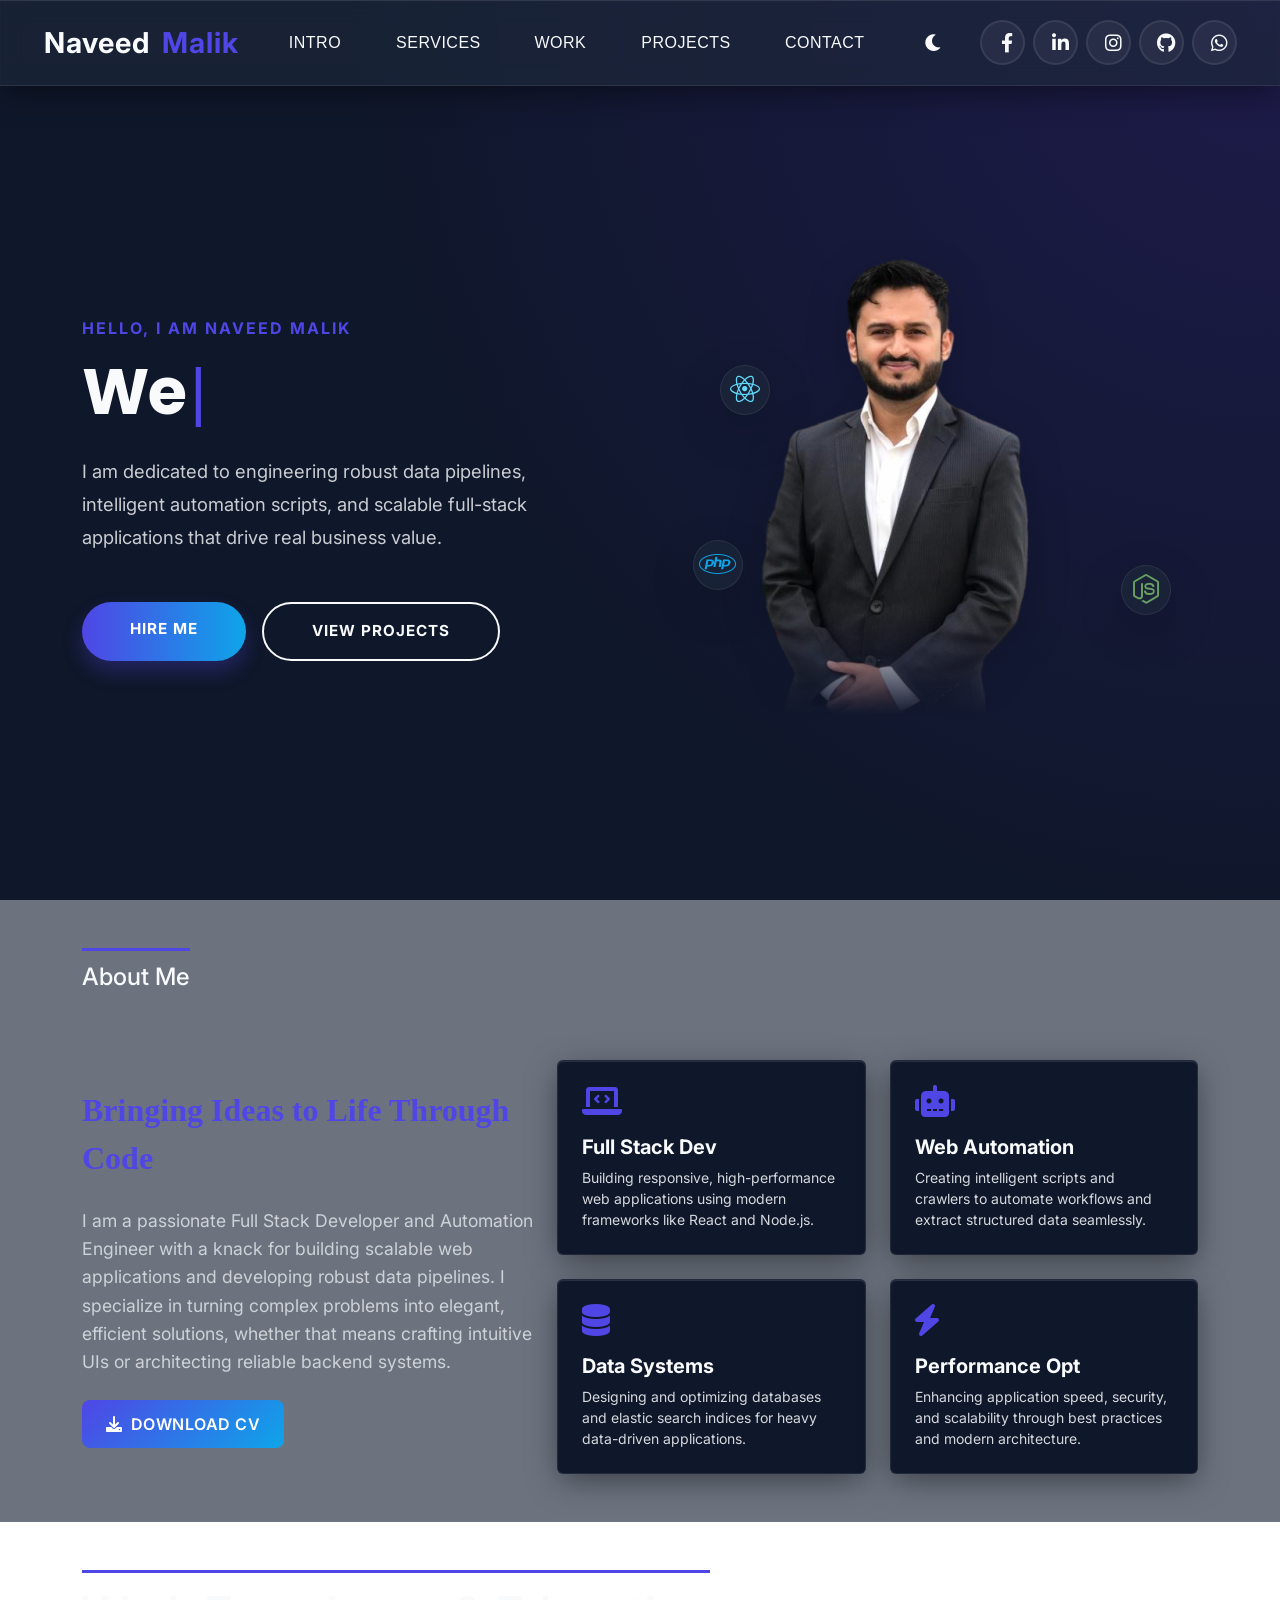
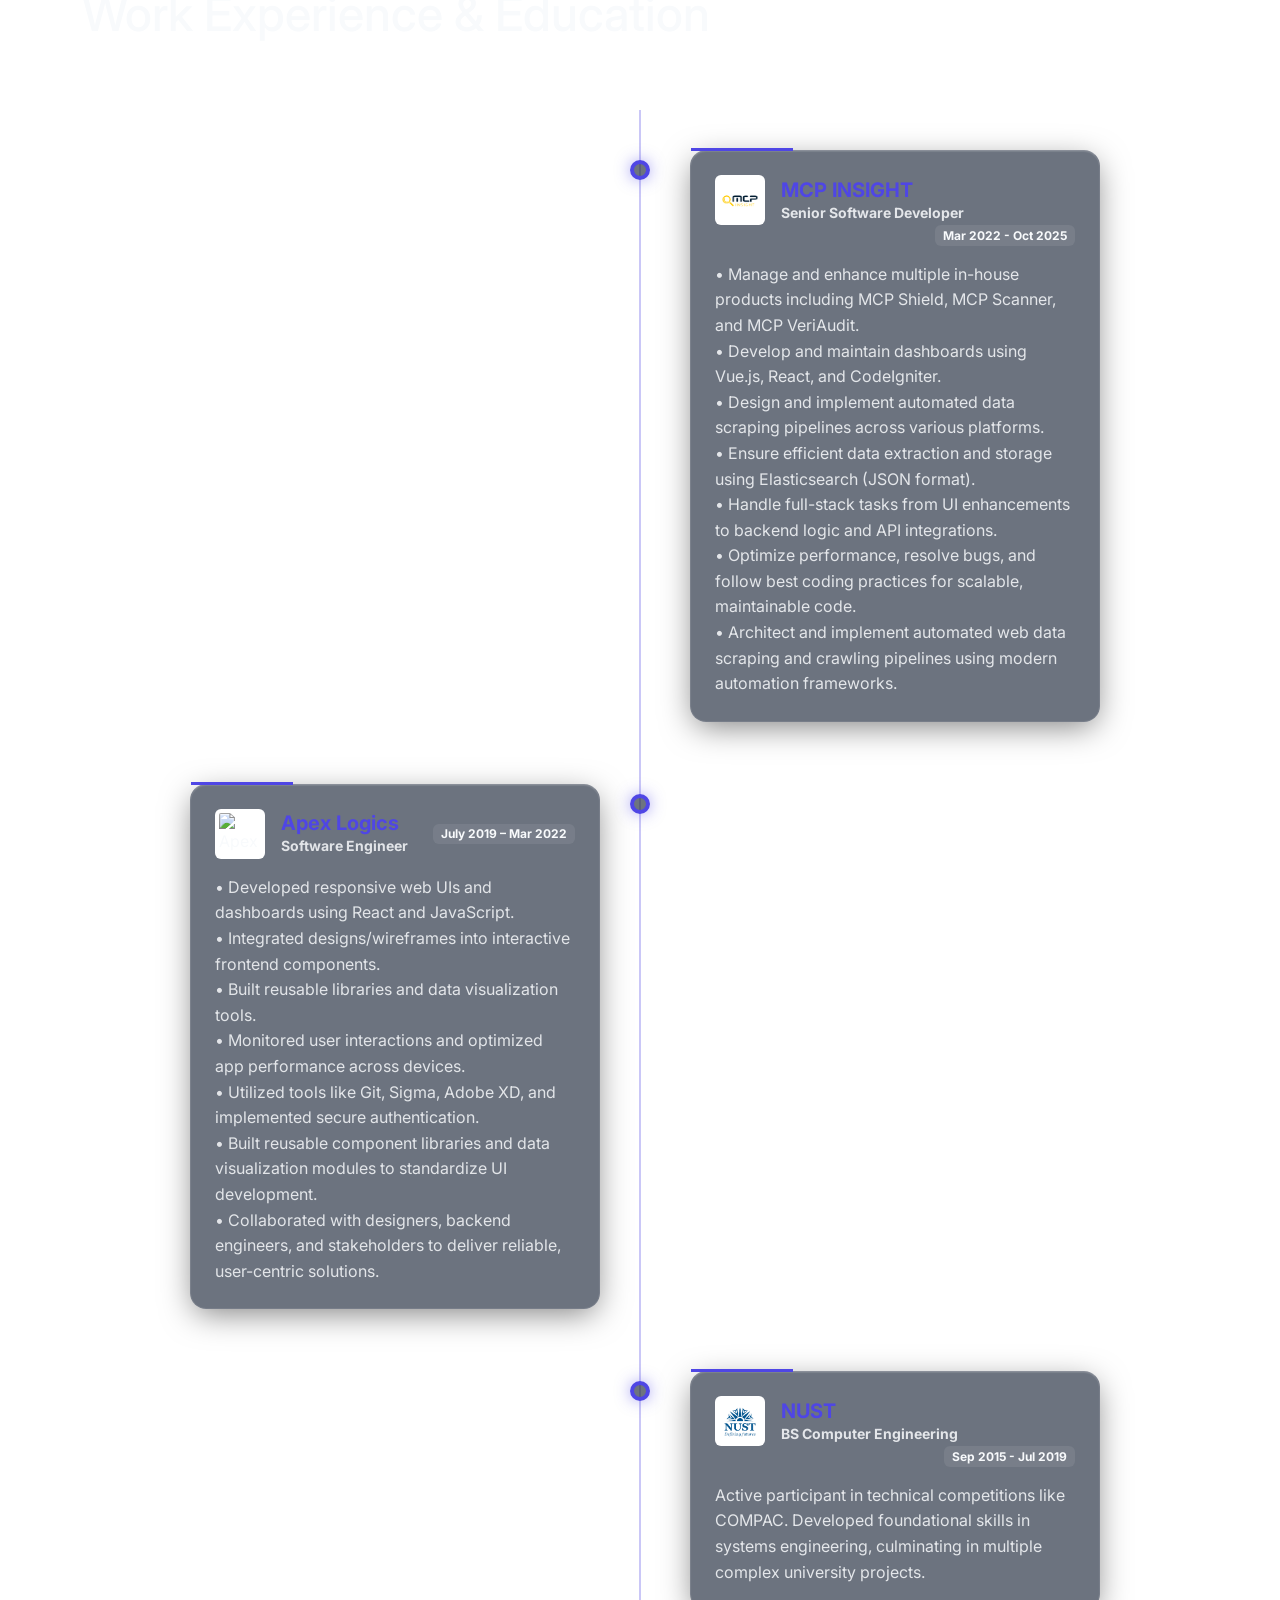
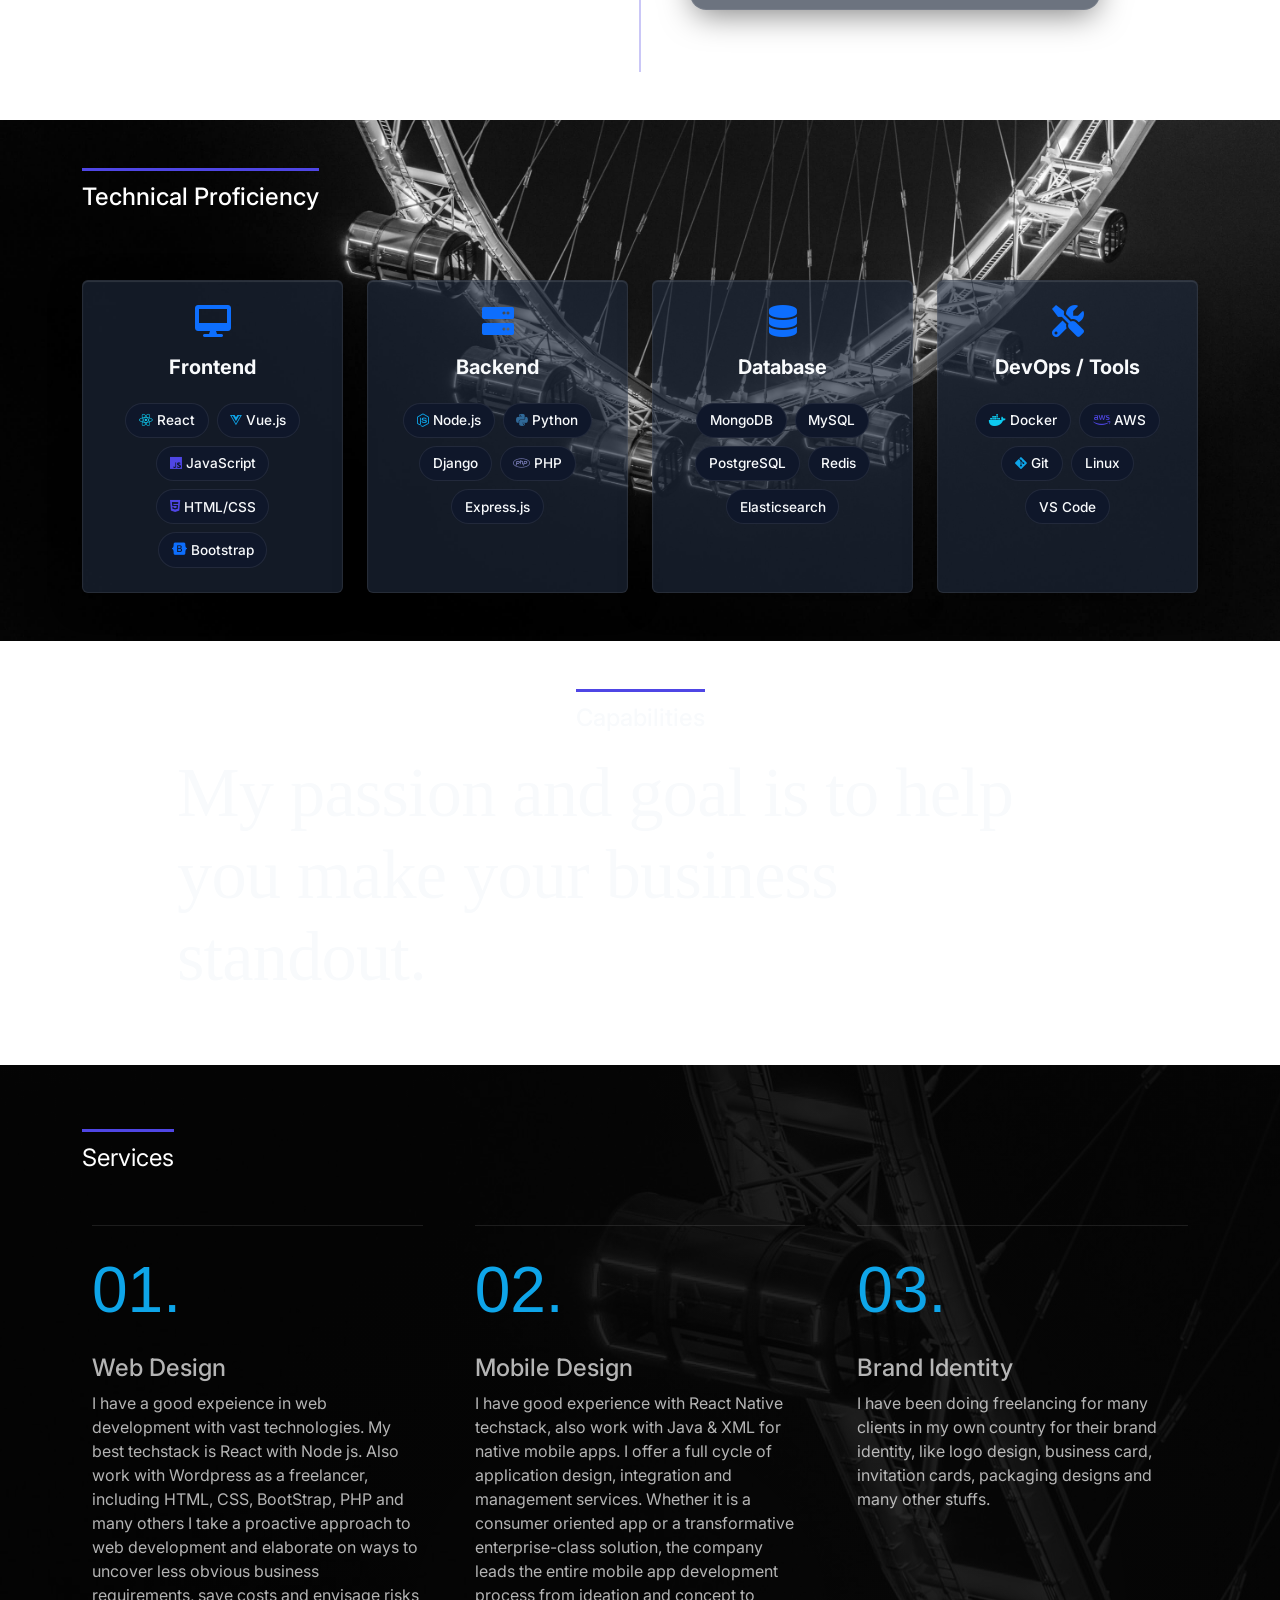
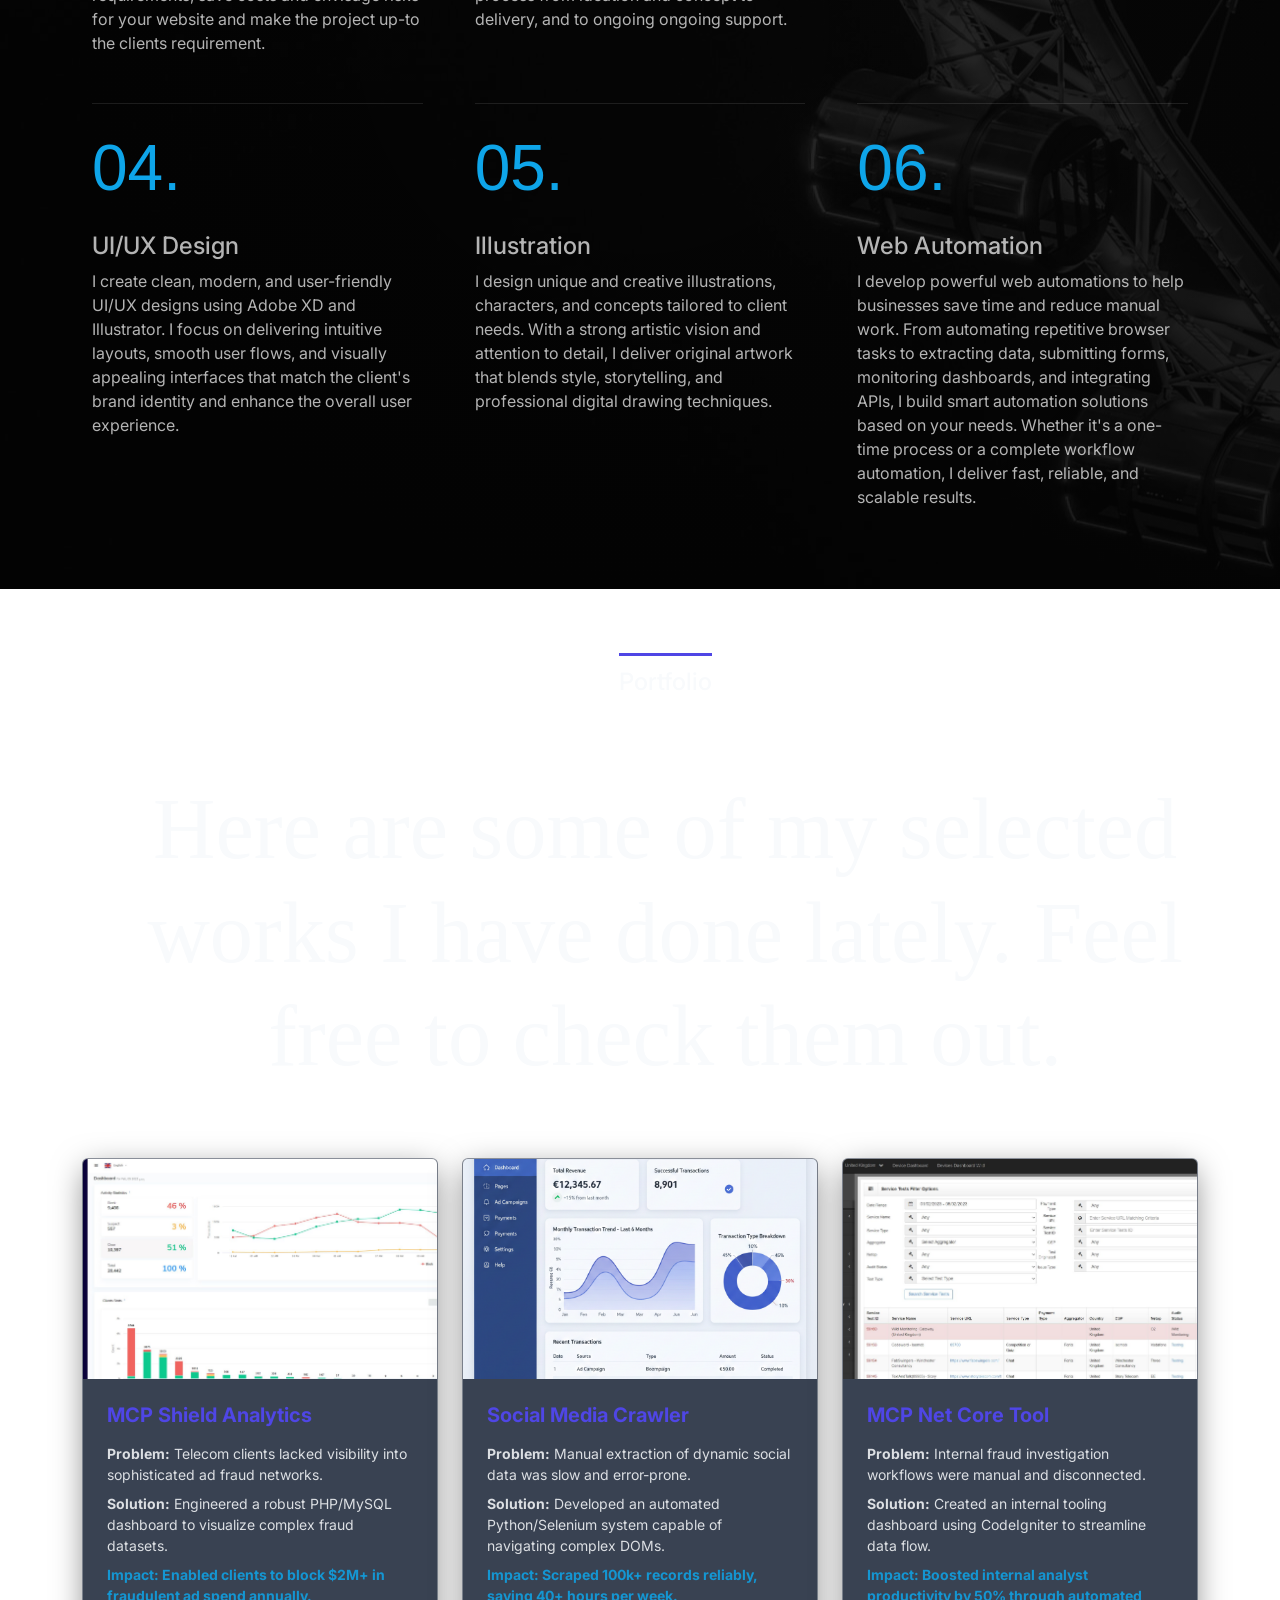
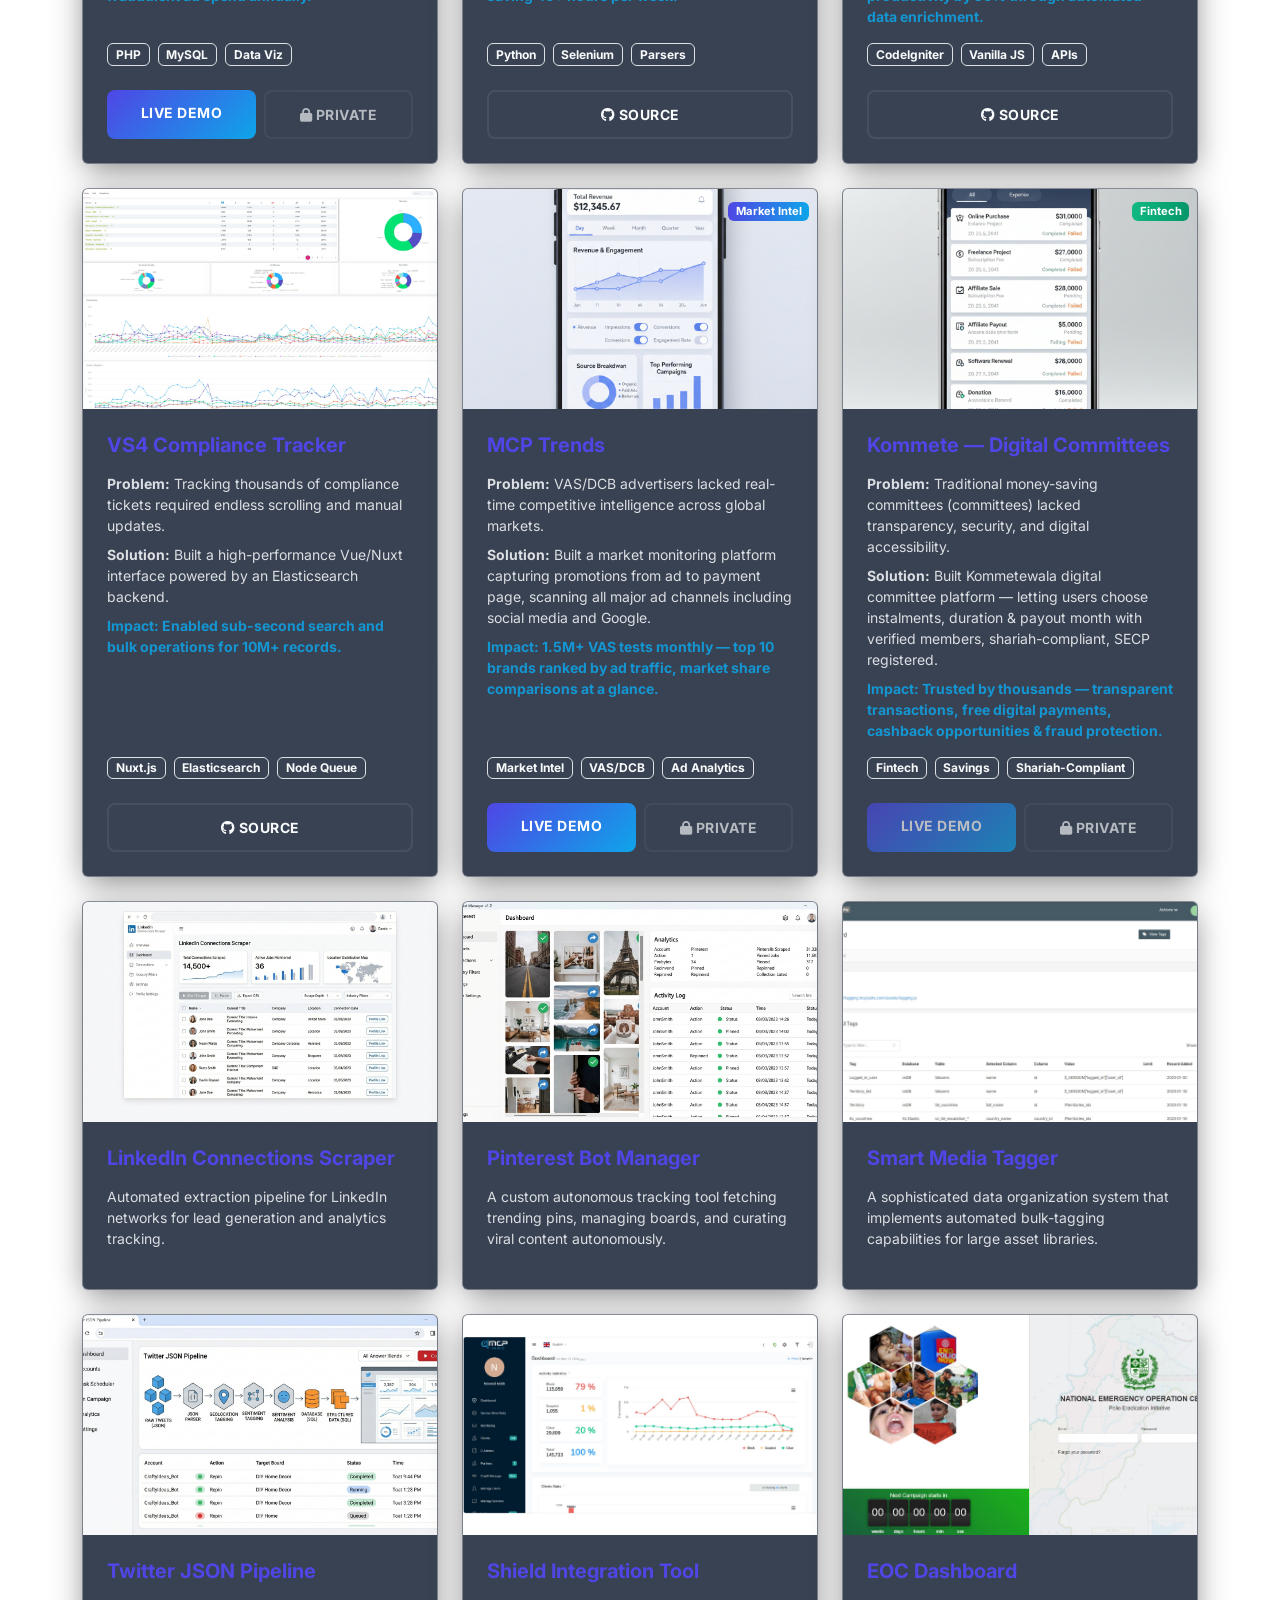
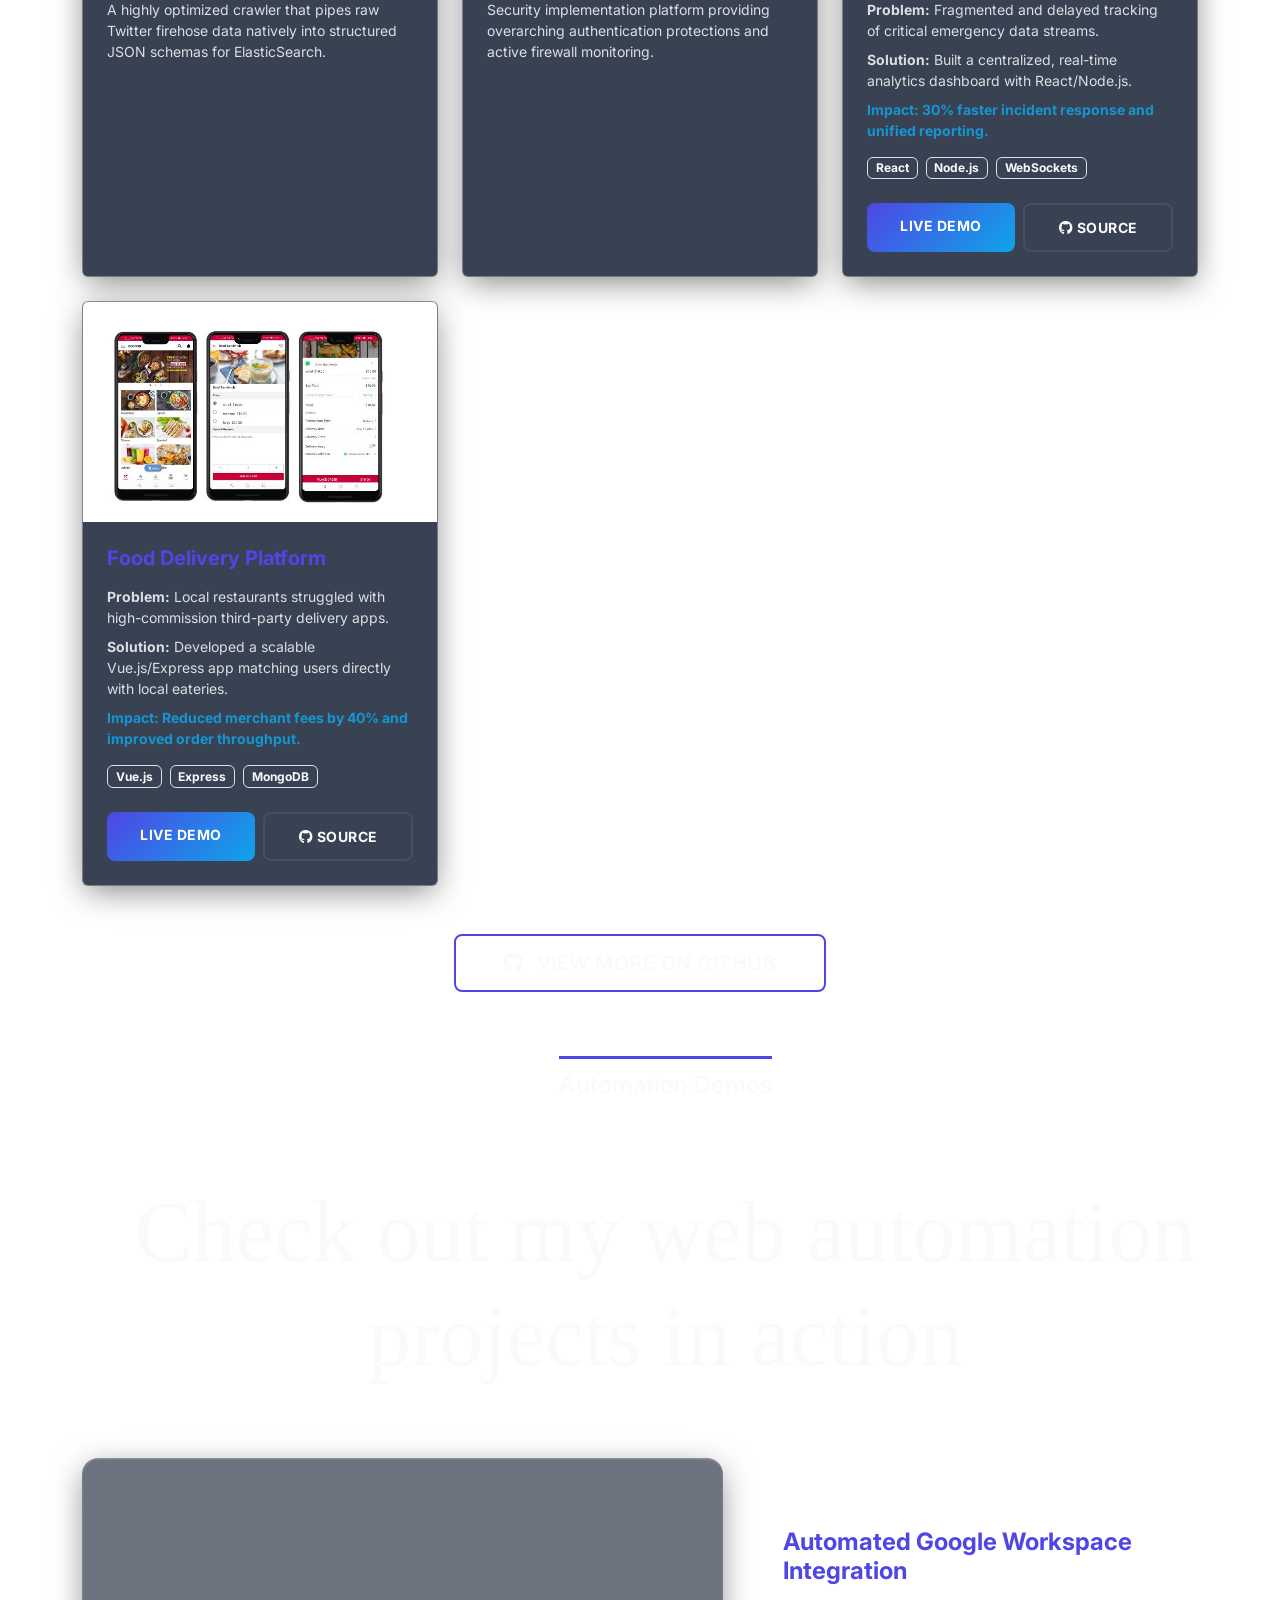
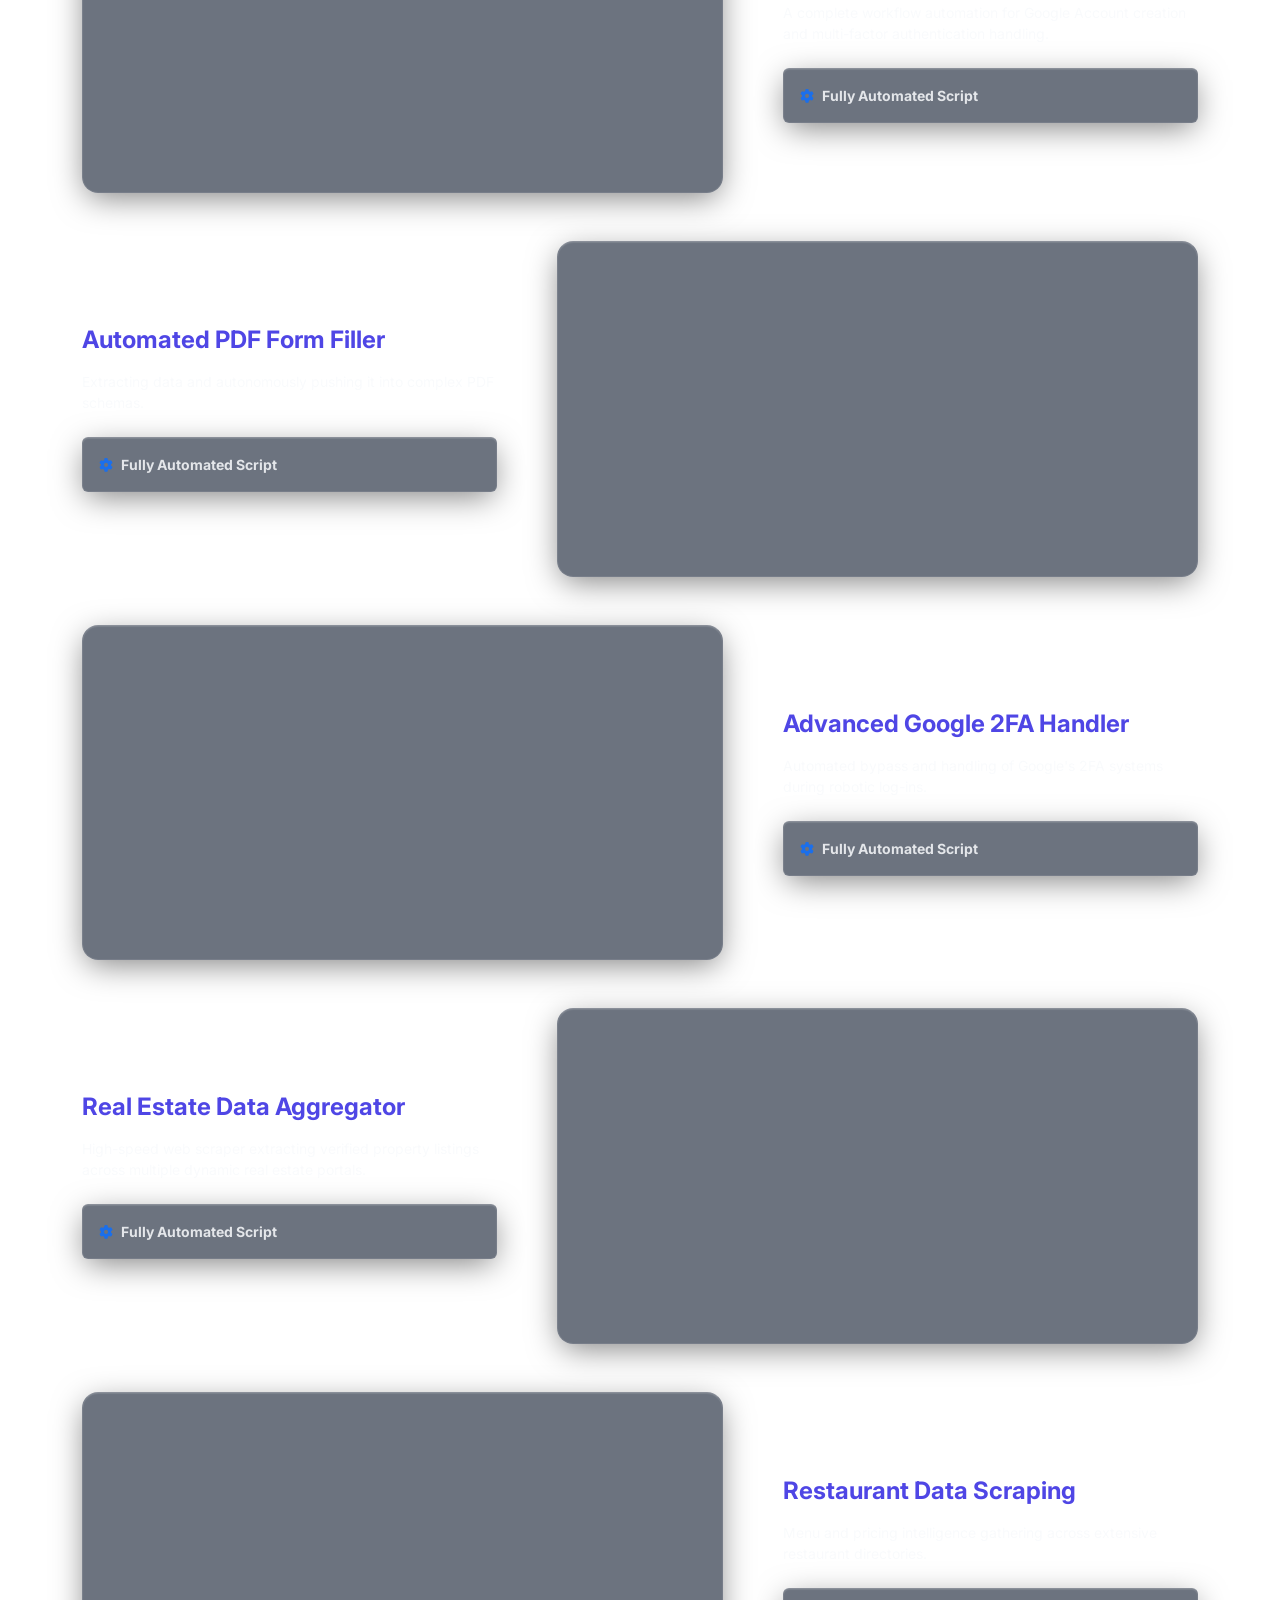
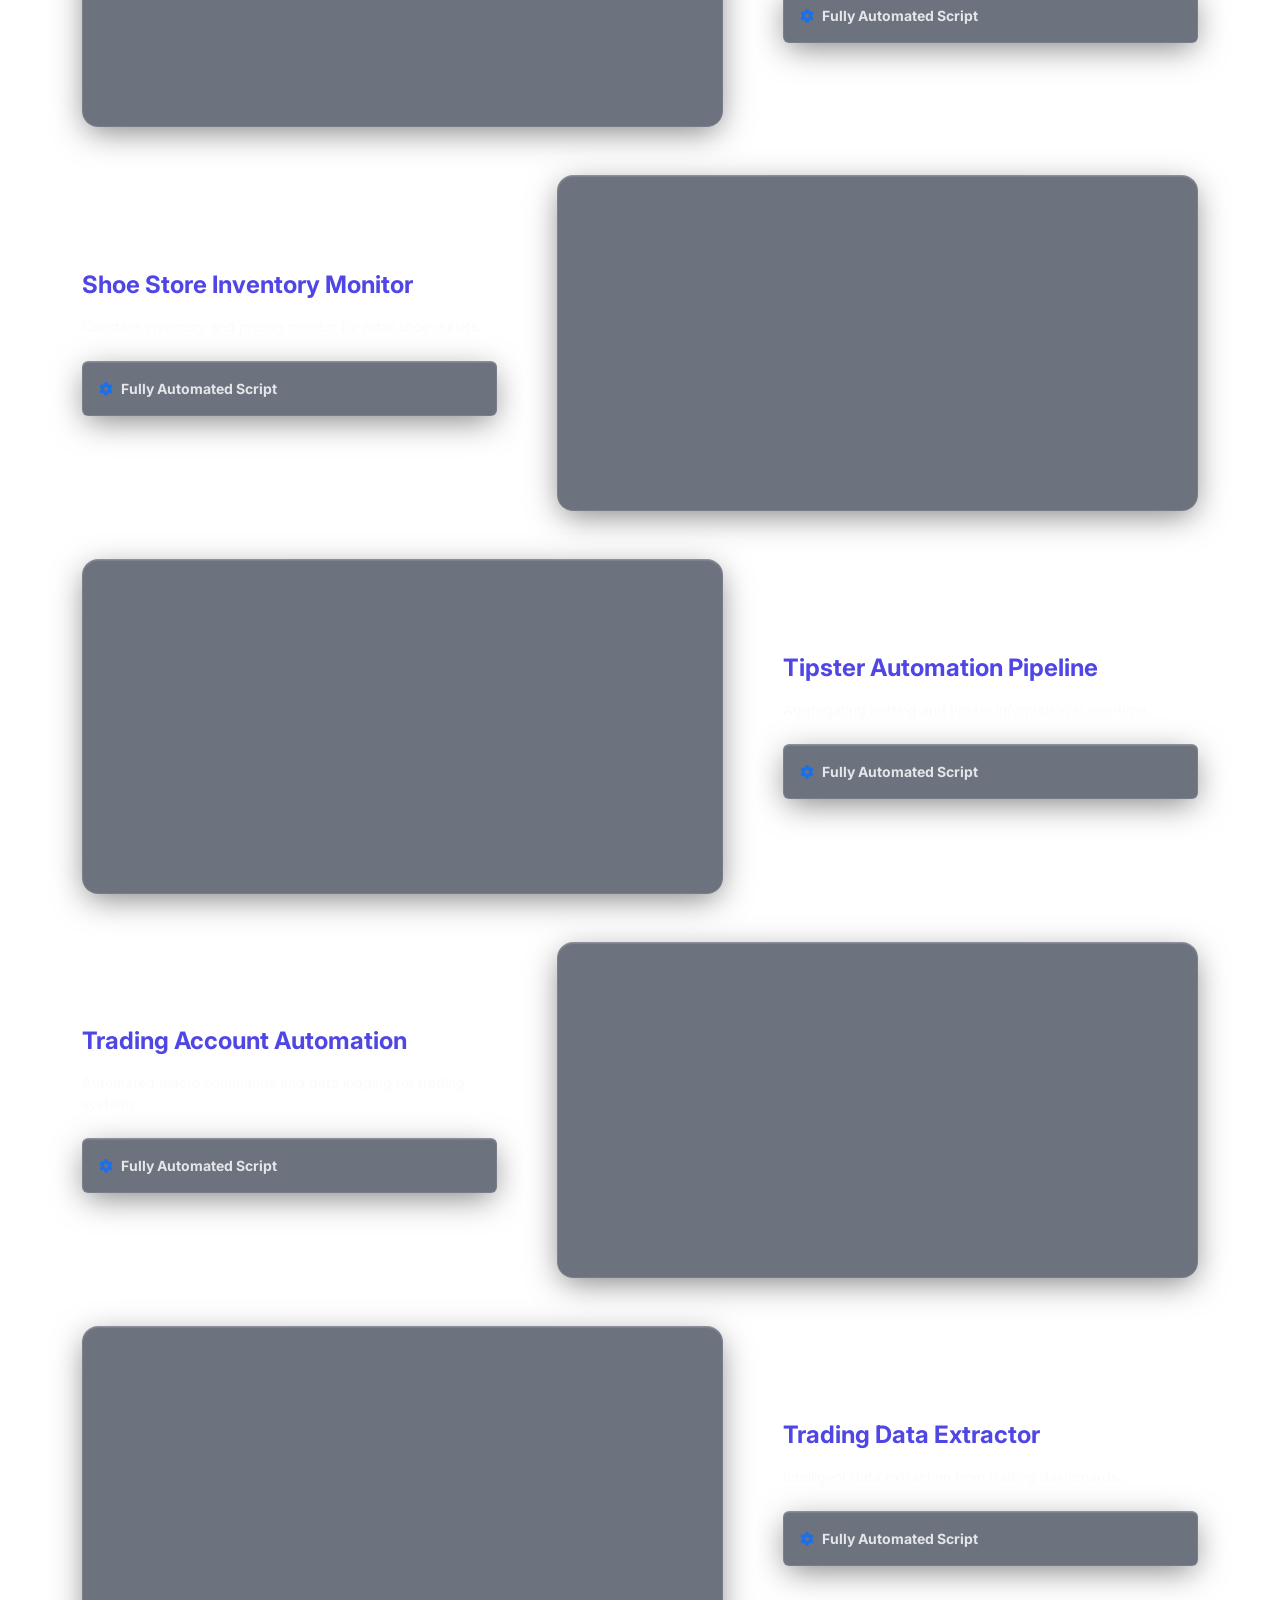
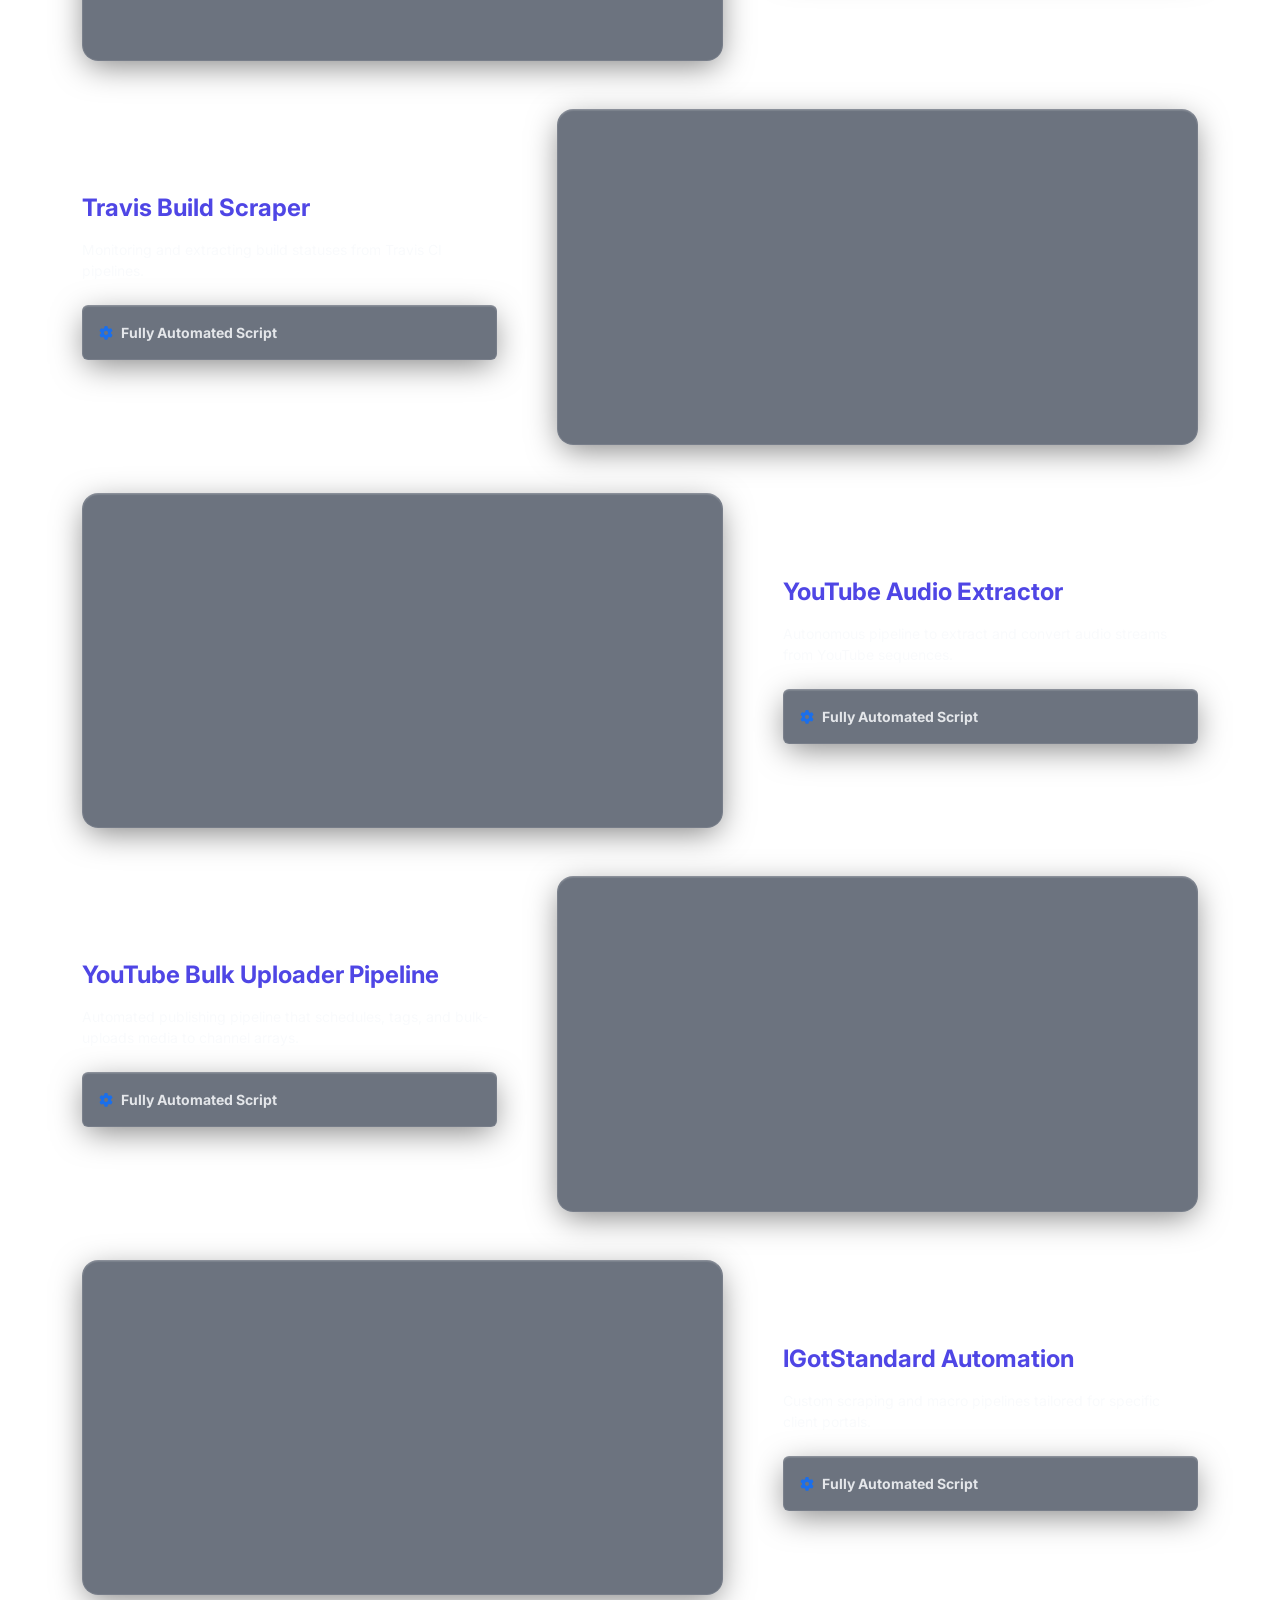
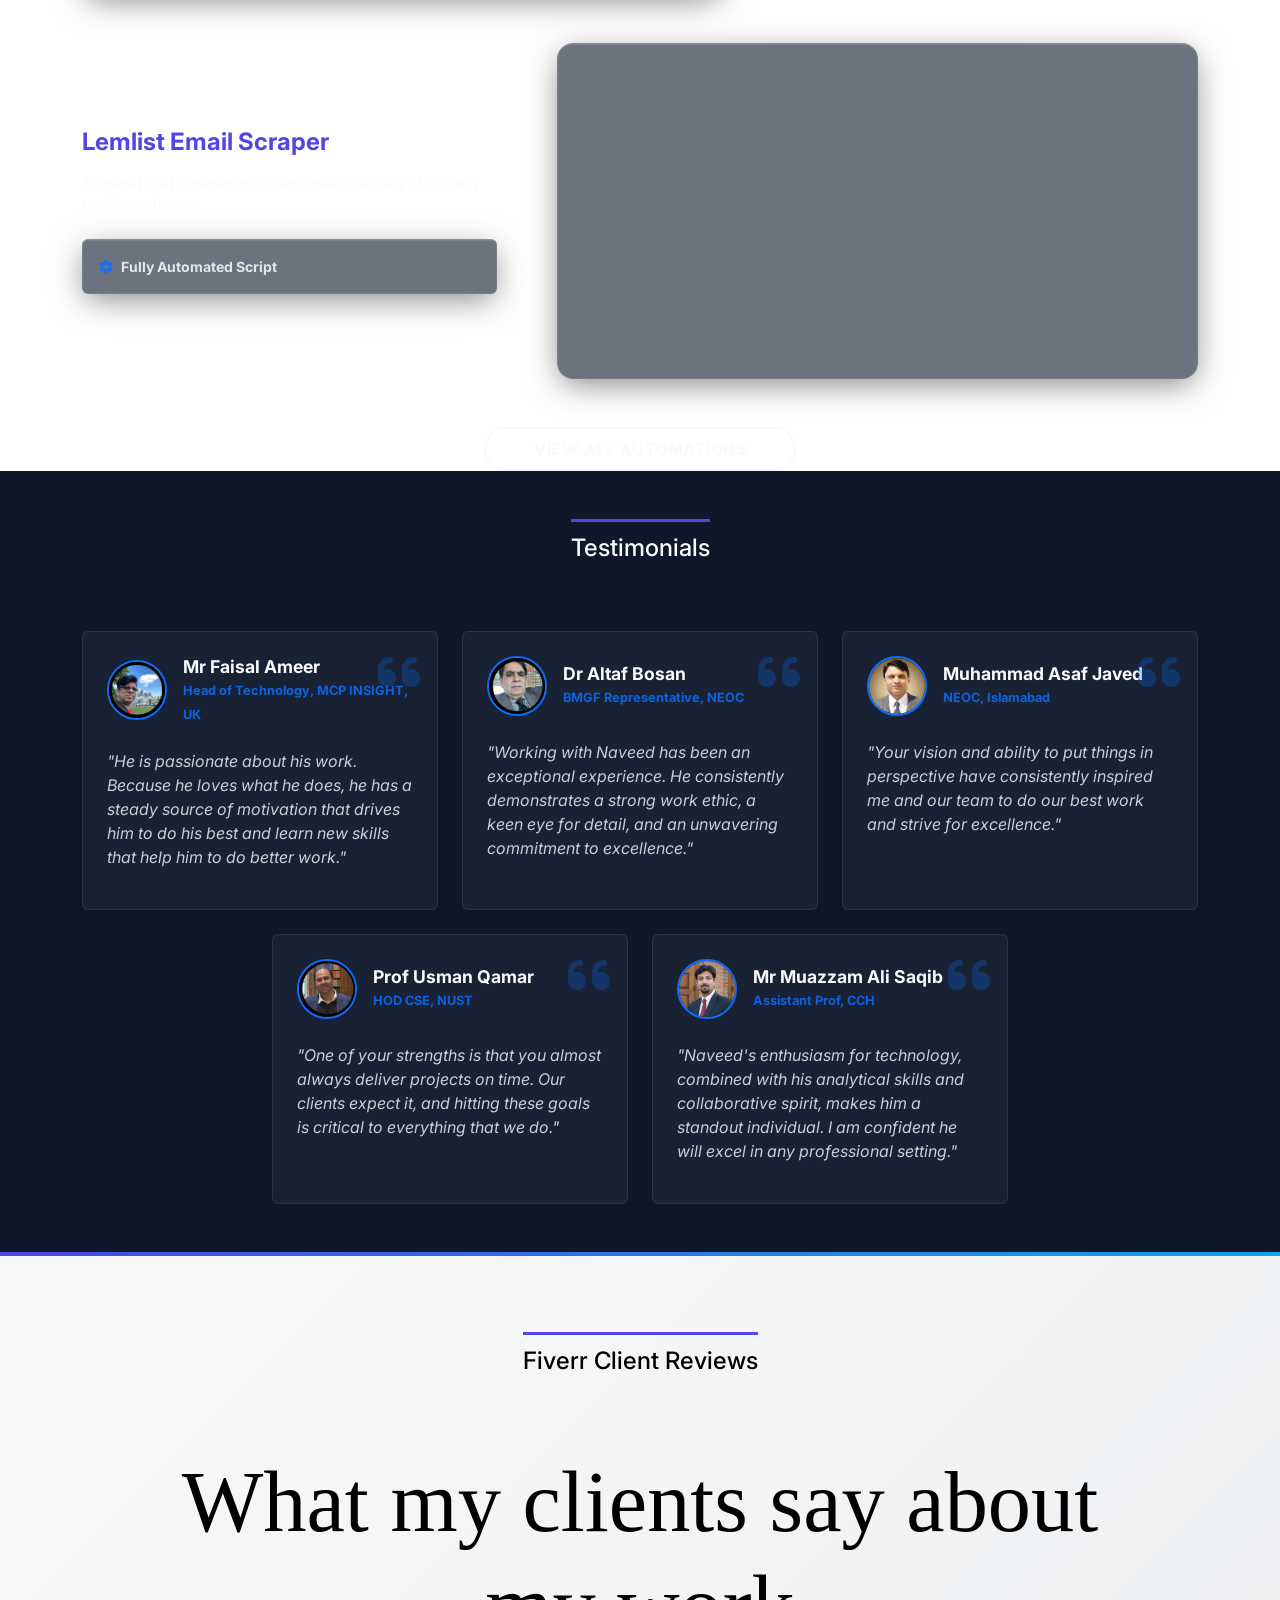
==== commit 4d454ddd: "cv separator" ====
--- a/index.html
+++ b/index.html
@@ -112,7 +112,10 @@
                         </a>
                     </li>
                     <li class="nav-item">
-                        <a class="nav-link social-link" href="https://wa.link/rymhg3" target="_blank">
+                        <a class="nav-link social-link" href="https://wa.link/i3g8v9" target="_blank" data-country-whatsapp="pakistan">
+                            <i class="fab fa-whatsapp"></i>
+                        </a>
+                        <a class="nav-link social-link" href="https://wa.link/rymhg3" target="_blank" data-country-whatsapp="qatar" style="display: none;">
                             <i class="fab fa-whatsapp"></i>
                         </a>
                     </li>
@@ -251,7 +254,10 @@
                         architecting reliable backend systems.
                     </p>
                     <div class="mt-4">
-                        <a href="Naveed_Malik_Software_Engr.pdf" download class="btn btn-primary btn-glow">
+                        <a href="NAVEED MALIK_Software_Engineer_PK.pdf" download class="btn btn-primary btn-glow" data-country-cv="pakistan">
+                            <i class="fas fa-download me-2"></i>Download CV
+                        </a>
+                        <a href="Naveed_Malik_Software_Engineer_Qatar.pdf" download class="btn btn-primary btn-glow" data-country-cv="qatar" style="display: none;">
                             <i class="fas fa-download me-2"></i>Download CV
                         </a>
                     </div>
@@ -312,7 +318,7 @@
 
             <div class="timeline-premium mt-5">
                 <!-- Node 1: Onex -->
-                <div class="timeline-node left" data-aos="fade-right">
+                <div class="timeline-node left" data-aos="fade-right" data-country-role="qatar" style="display: none;">
                     <div class="timeline-dot"></div>
                     <div class="work-item-content glass-card p-4">
                         <div class="d-flex flex-wrap align-items-center mb-3">
@@ -334,7 +340,7 @@
                 </div>
 
                 <!-- Node 2: MCP Insight -->
-                <div class="timeline-node right" data-aos="fade-left">
+                <div class="timeline-node right" data-aos="fade-left" data-country-experience="all">
                     <div class="timeline-dot"></div>
                     <div class="work-item-content glass-card p-4">
                         <div class="d-flex flex-wrap align-items-center mb-3">
@@ -343,41 +349,67 @@
                                 class="me-3 bg-white rounded p-1 mb-2 mb-sm-0">
                             <div>
                                 <h5 class="mb-0 fw-bold" style="color: var(--primary-color);">MCP INSIGHT</h5>
-                                <p class="mb-0 small fw-bold">Full Stack Developer</p>
+                                <p class="mb-0 small fw-bold" data-country-role="qatar" style="display: none;">Full Stack Developer</p>
+                                <p class="mb-0 small fw-bold" data-country-role="pakistan">Senior Software Developer</p>
                             </div>
                             <span class="ms-sm-auto mt-2 mt-sm-0 badge"
                                 style="background:var(--border-color); color:var(--text-color);">Mar 2022 - Oct
                                 2025</span>
                         </div>
-                        <p class="work-description small opacity-75 mb-0" style="line-height: 1.6;">
+                        <p class="work-description small opacity-75 mb-0" style="line-height: 1.6; display: none;" data-country-role="qatar">
                             • Expanded and scaled the dashboard of MCP Shield.<br />
                             • Developed highly reliable web crawlers and parsers across various websites.<br />
                             • Extracted structured data and stored in Elasticsearch.<br />
                             • Automated constant flow of data from multiple sources.
                         </p>
-                    </div>
-                </div>
-
-                <!-- Node 3: NEOC -->
+                        <p class="work-description small opacity-75 mb-0" style="line-height: 1.6;" data-country-role="pakistan">
+                            • Manage and enhance multiple in-house products including MCP Shield, MCP Scanner, and MCP VeriAudit.<br />
+                            • Develop and maintain dashboards using Vue.js, React, and CodeIgniter.<br />
+                            • Design and implement automated data scraping pipelines across various platforms.<br />
+                            • Ensure efficient data extraction and storage using Elasticsearch (JSON format).<br />
+                            • Handle full-stack tasks from UI enhancements to backend logic and API integrations.<br />
+                            • Optimize performance, resolve bugs, and follow best coding practices for scalable, maintainable code.<br />
+                            • Architect and implement automated web data scraping and crawling pipelines using modern automation frameworks.
+                        </p>
+                    </div>
+                </div>
+
+                <!-- Node 3: NEOC / Apex Logics -->
                 <div class="timeline-node left" data-aos="fade-right">
                     <div class="timeline-dot"></div>
                     <div class="work-item-content glass-card p-4">
                         <div class="d-flex flex-wrap align-items-center mb-3">
                             <img src="https://www.eoc.gov.pk/assets/images/eoc-logo_old.png"
-                                style="width:50px; height:50px; object-fit:contain;" alt="NEOC Logo"
-                                class="me-3 bg-white rounded p-1 mb-2 mb-sm-0">
+                                style="width:50px; height:50px; object-fit:contain; display: none;" alt="Company Logo"
+                                class="me-3 bg-white rounded p-1 mb-2 mb-sm-0" data-country-logo="qatar">
+                            <img src="https://via.placeholder.com/50?text=Apex"
+                                style="width:50px; height:50px; object-fit:contain;" alt="Apex Logics Logo"
+                                class="me-3 bg-white rounded p-1 mb-2 mb-sm-0" data-country-logo="pakistan">
                             <div>
-                                <h5 class="mb-0 fw-bold" style="color: var(--primary-color);">NEOC</h5>
-                                <p class="mb-0 small fw-bold">Frontend Developer</p>
+                                <h5 class="mb-0 fw-bold" style="color: var(--primary-color); display: none;" data-country-role="qatar">NEOC</h5>
+                                <h5 class="mb-0 fw-bold" style="color: var(--primary-color);" data-country-role="pakistan">Apex Logics</h5>
+                                <p class="mb-0 small fw-bold" data-country-role="qatar" style="display: none;">Frontend Developer</p>
+                                <p class="mb-0 small fw-bold" data-country-role="pakistan">Software Engineer</p>
                             </div>
                             <span class="ms-sm-auto mt-2 mt-sm-0 badge"
-                                style="background:var(--border-color); color:var(--text-color);">Jul 2019 - Mar
+                                style="background:var(--border-color); color:var(--text-color); display: none;" data-country-date="qatar">Jul 2019 - Mar
                                 2022</span>
-                        </div>
-                        <p class="work-description small opacity-75 mb-0" style="line-height: 1.6;">
+                            <span class="ms-sm-auto mt-2 mt-sm-0 badge"
+                                style="background:var(--border-color); color:var(--text-color);" data-country-date="pakistan">July 2019 – Mar 2022</span>
+                        </div>
+                        <p class="work-description small opacity-75 mb-0" style="line-height: 1.6; display: none;" data-country-role="qatar">
                             • Leveraged React toolkit for frontend feature creation.<br />
                             • Built data visualization tools and reusable code libraries.<br />
                             • Optimized components across browsers and monitored performance.
+                        </p>
+                        <p class="work-description small opacity-75 mb-0" style="line-height: 1.6;" data-country-role="pakistan">
+                            • Developed responsive web UIs and dashboards using React and JavaScript.<br />
+                            • Integrated designs/wireframes into interactive frontend components.<br />
+                            • Built reusable libraries and data visualization tools.<br />
+                            • Monitored user interactions and optimized app performance across devices.<br />
+                            • Utilized tools like Git, Sigma, Adobe XD, and implemented secure authentication.<br />
+                            • Built reusable component libraries and data visualization modules to standardize UI development.<br />
+                            • Collaborated with designers, backend engineers, and stakeholders to deliver reliable, user-centric solutions.
                         </p>
                     </div>
                 </div>
@@ -1329,9 +1361,12 @@
                     <div class="d-flex gap-3 mt-4">
                         <a href="mailto:navidml6453@gmail.com"
                             class="btn btn-primary rounded-pill px-4 shadow-sm">Message Me</a>
-                        <a href="Naveed_Malik_Software_Engr.pdf" download
-                            class="btn btn-outline border-2 rounded-pill px-4 shadow-sm"
+                        <a href="NAVEED MALIK_Software_Engineer_PK.pdf" download
+                            class="btn btn-outline border-2 rounded-pill px-4 shadow-sm" data-country-cv="pakistan"
                             style="color: var(--text-color); border-color: var(--border-color);">Download CV</a>
+                        <a href="Naveed_Malik_Software_Engineer_Qatar.pdf" download
+                            class="btn btn-outline border-2 rounded-pill px-4 shadow-sm" data-country-cv="qatar"
+                            style="display: none; color: var(--text-color); border-color: var(--border-color);">Download CV</a>
                     </div>
                 </div>
 
@@ -1357,10 +1392,10 @@
                                 <li><a href="mailto:navidml6453@gmail.com" class="text-decoration-none"
                                         style="color: var(--text-color); opacity: 0.7;"><i
                                             class="fas fa-envelope me-2"></i>Email</a></li>
-                                <li><a href="https://wa.link/rymhg3" class="text-decoration-none"
+                                <li data-country-phone="qatar" style="display: none;"><a href="https://wa.link/rymhg3" class="text-decoration-none"
                                         style="color: var(--text-color); opacity: 0.7;" target="_blank"><i
                                             class="fab fa-whatsapp me-2"></i>+974 31533910</a></li>
-                                <li><a href="https://wa.link/i3g8v9" class="text-decoration-none"
+                                <li data-country-phone="pakistan"><a href="https://wa.link/i3g8v9" class="text-decoration-none"
                                         style="color: var(--text-color); opacity: 0.7;" target="_blank"><i
                                             class="fab fa-whatsapp me-2"></i>+92 337 8277733</a></li>
                             </ul>
@@ -1397,6 +1432,7 @@
     <!-- Vanilla Tilt for 3D Card Hover Effects -->
     <script src="https://cdnjs.cloudflare.com/ajax/libs/vanilla-tilt/1.8.1/vanilla-tilt.min.js"></script>
     <script src="https://cdnjs.cloudflare.com/ajax/libs/aos/2.3.4/aos.js"></script>
+    <script src="./cv_switcher.js"></script>
     <script src="./portfolio_script.js"></script>
     <script src="./automation_script.js"></script>
     <script src="./script.js"></script>
--- a/fiverr_reviews_style.css
+++ b/fiverr_reviews_style.css
@@ -3,6 +3,11 @@
   padding: 80px 0;
   background: linear-gradient(135deg, #f8f9fa 0%, #e9ecef 100%);
   position: relative;
+}
+
+.fiverr-reviews-section .section-heading,
+.fiverr-reviews-section .section-subheading {
+  color: #000000 !important;
 }
 
 .fiverr-reviews-section::before {
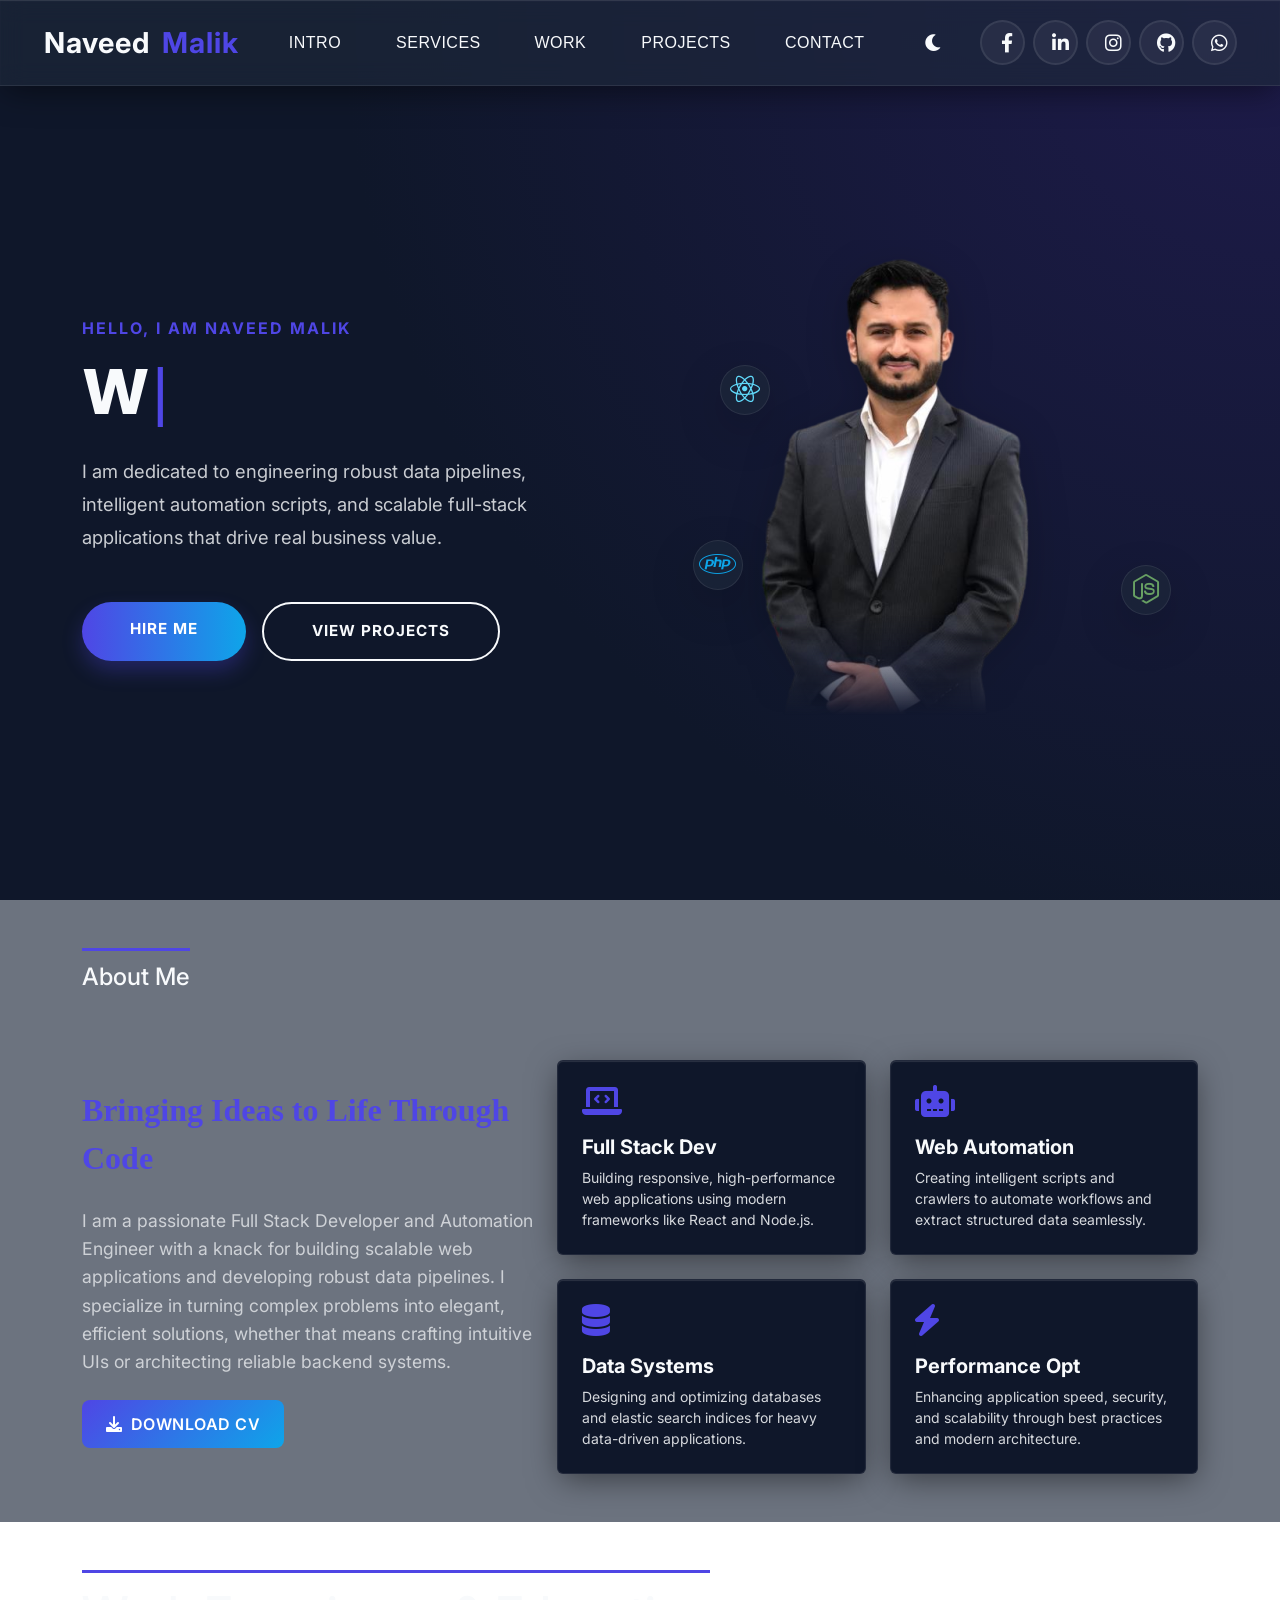
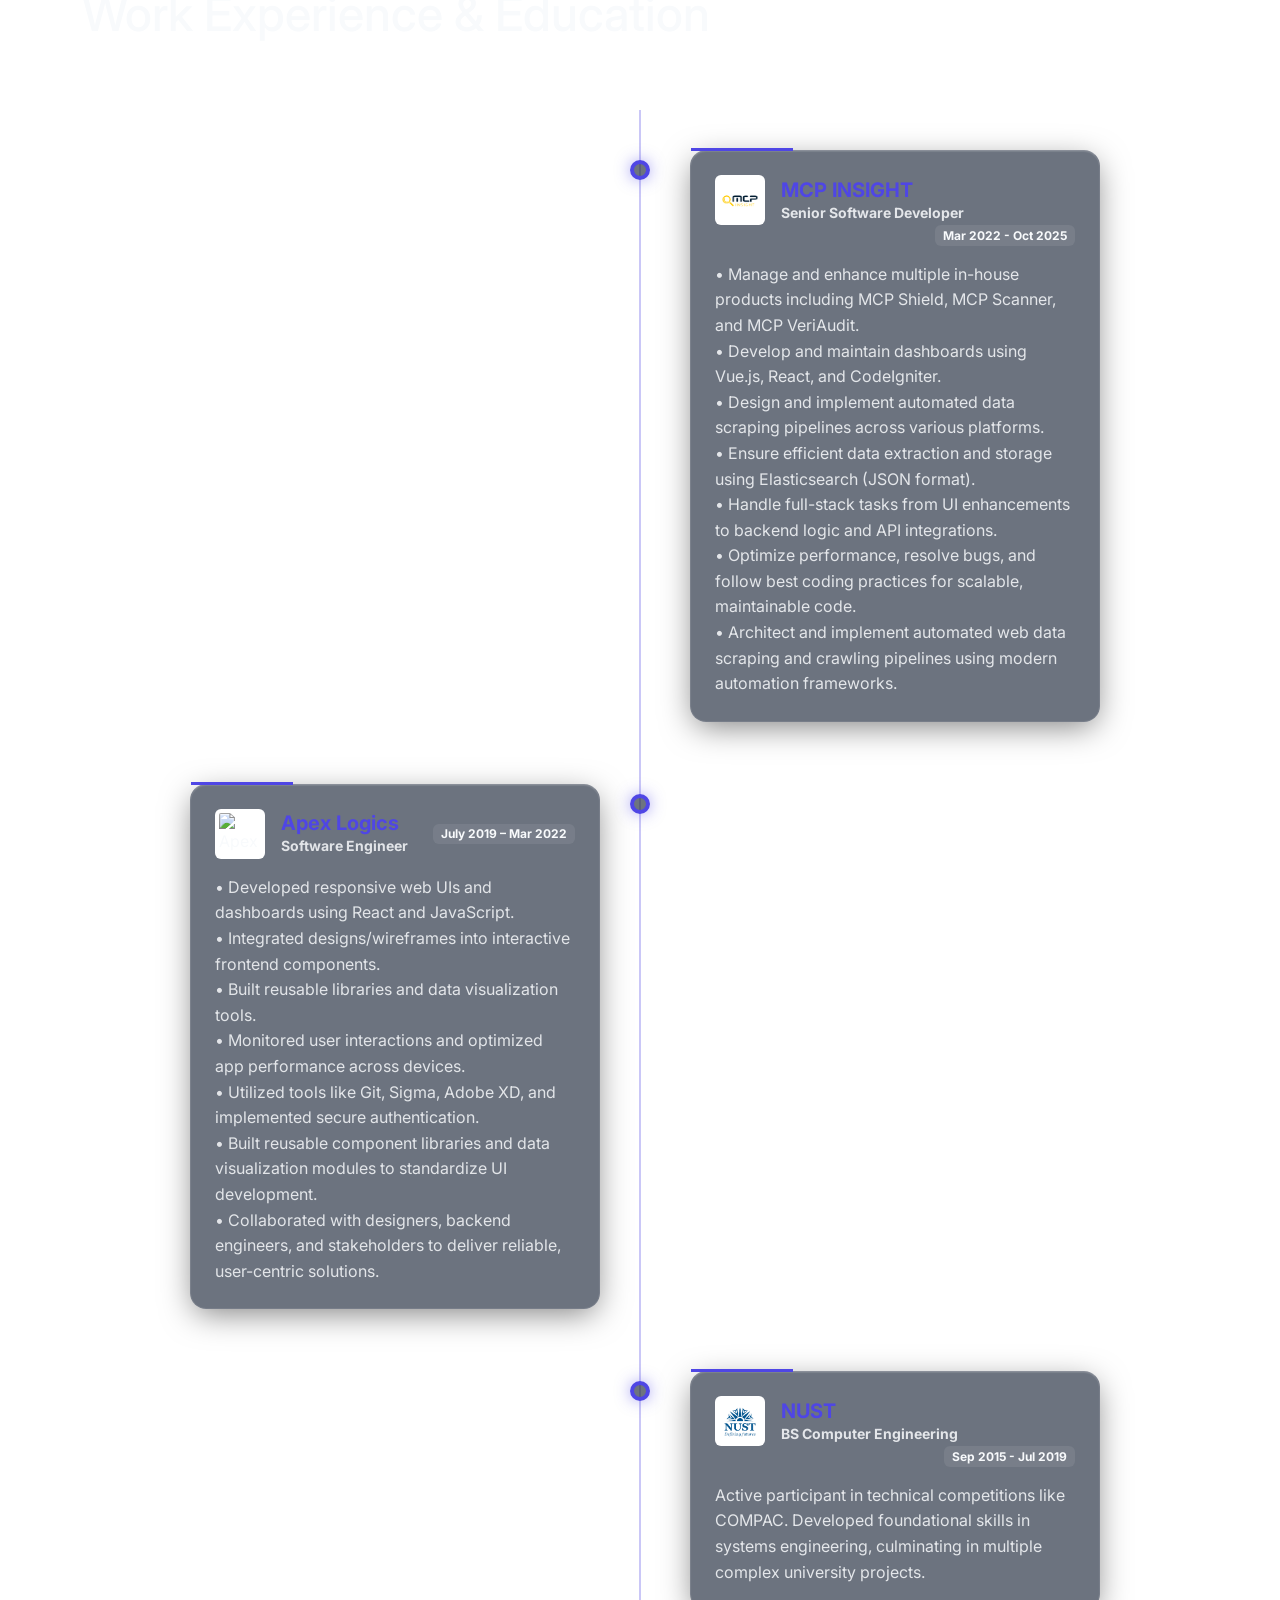
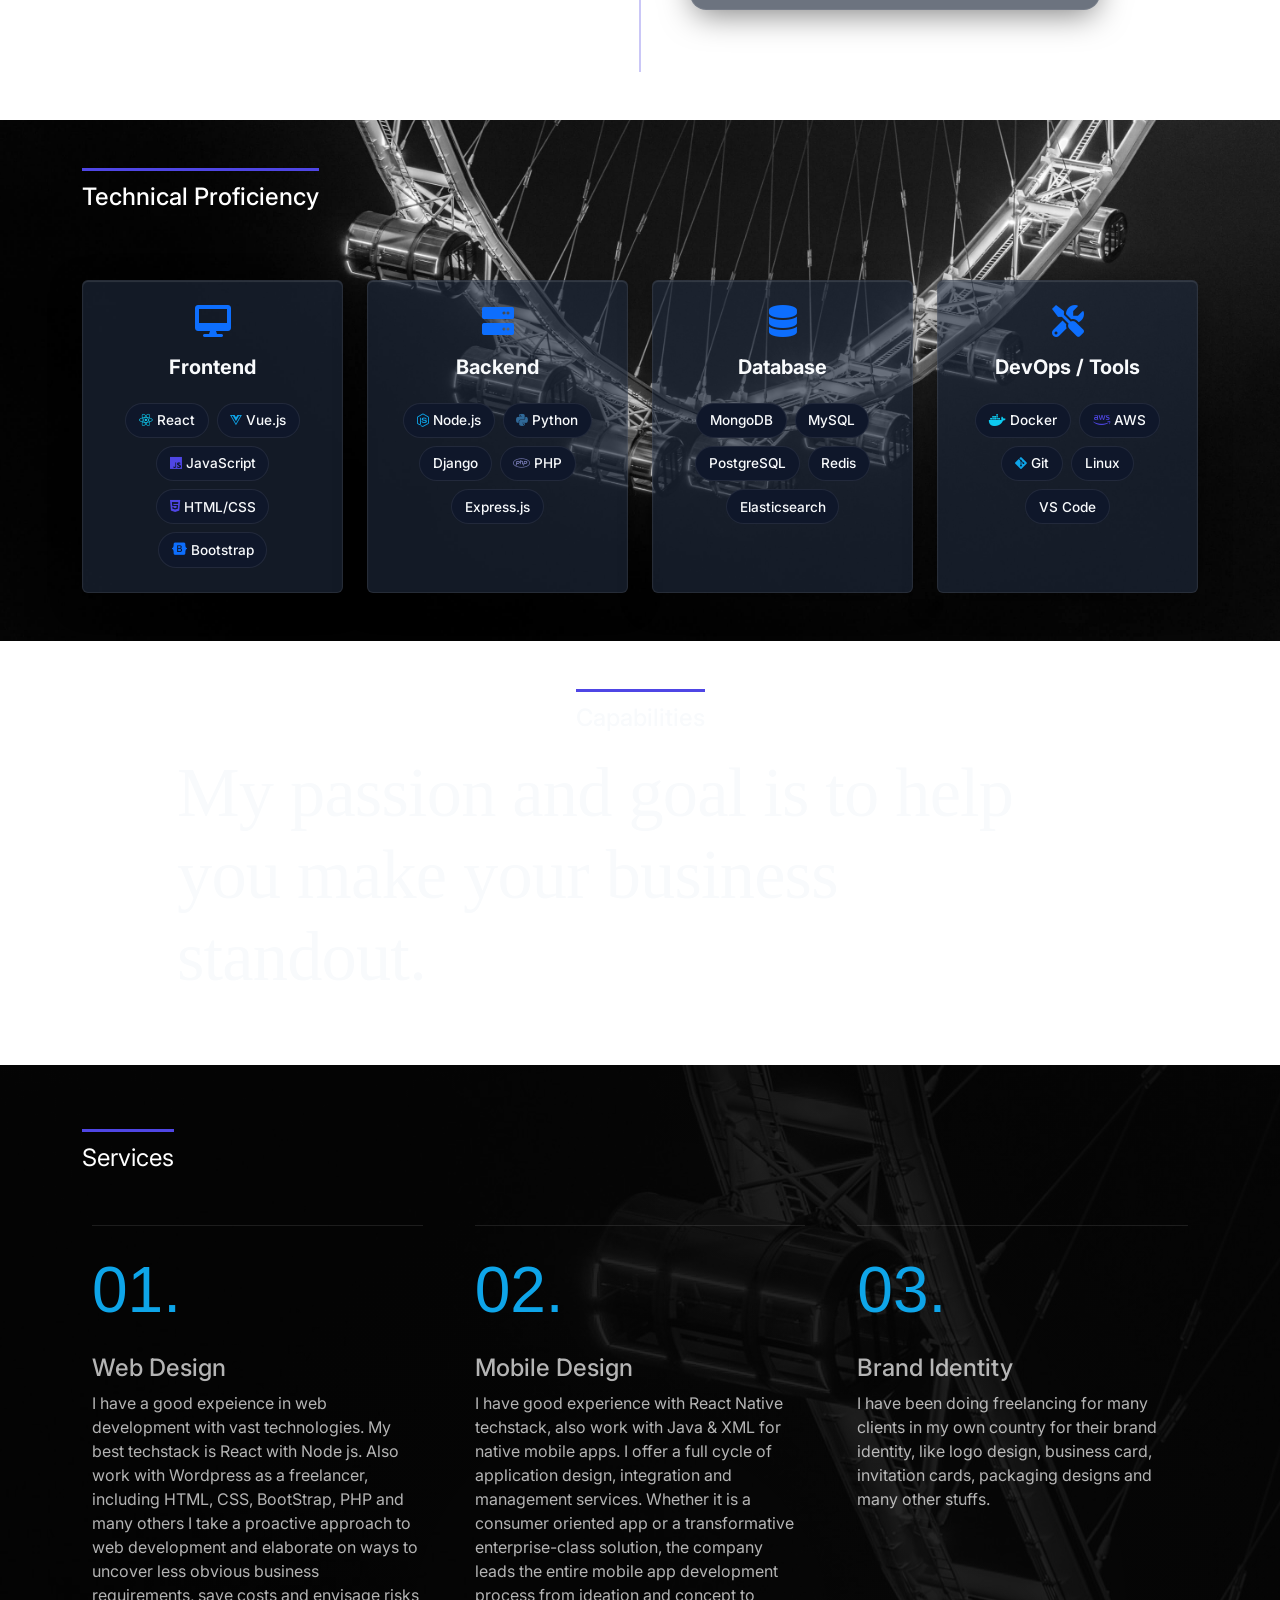
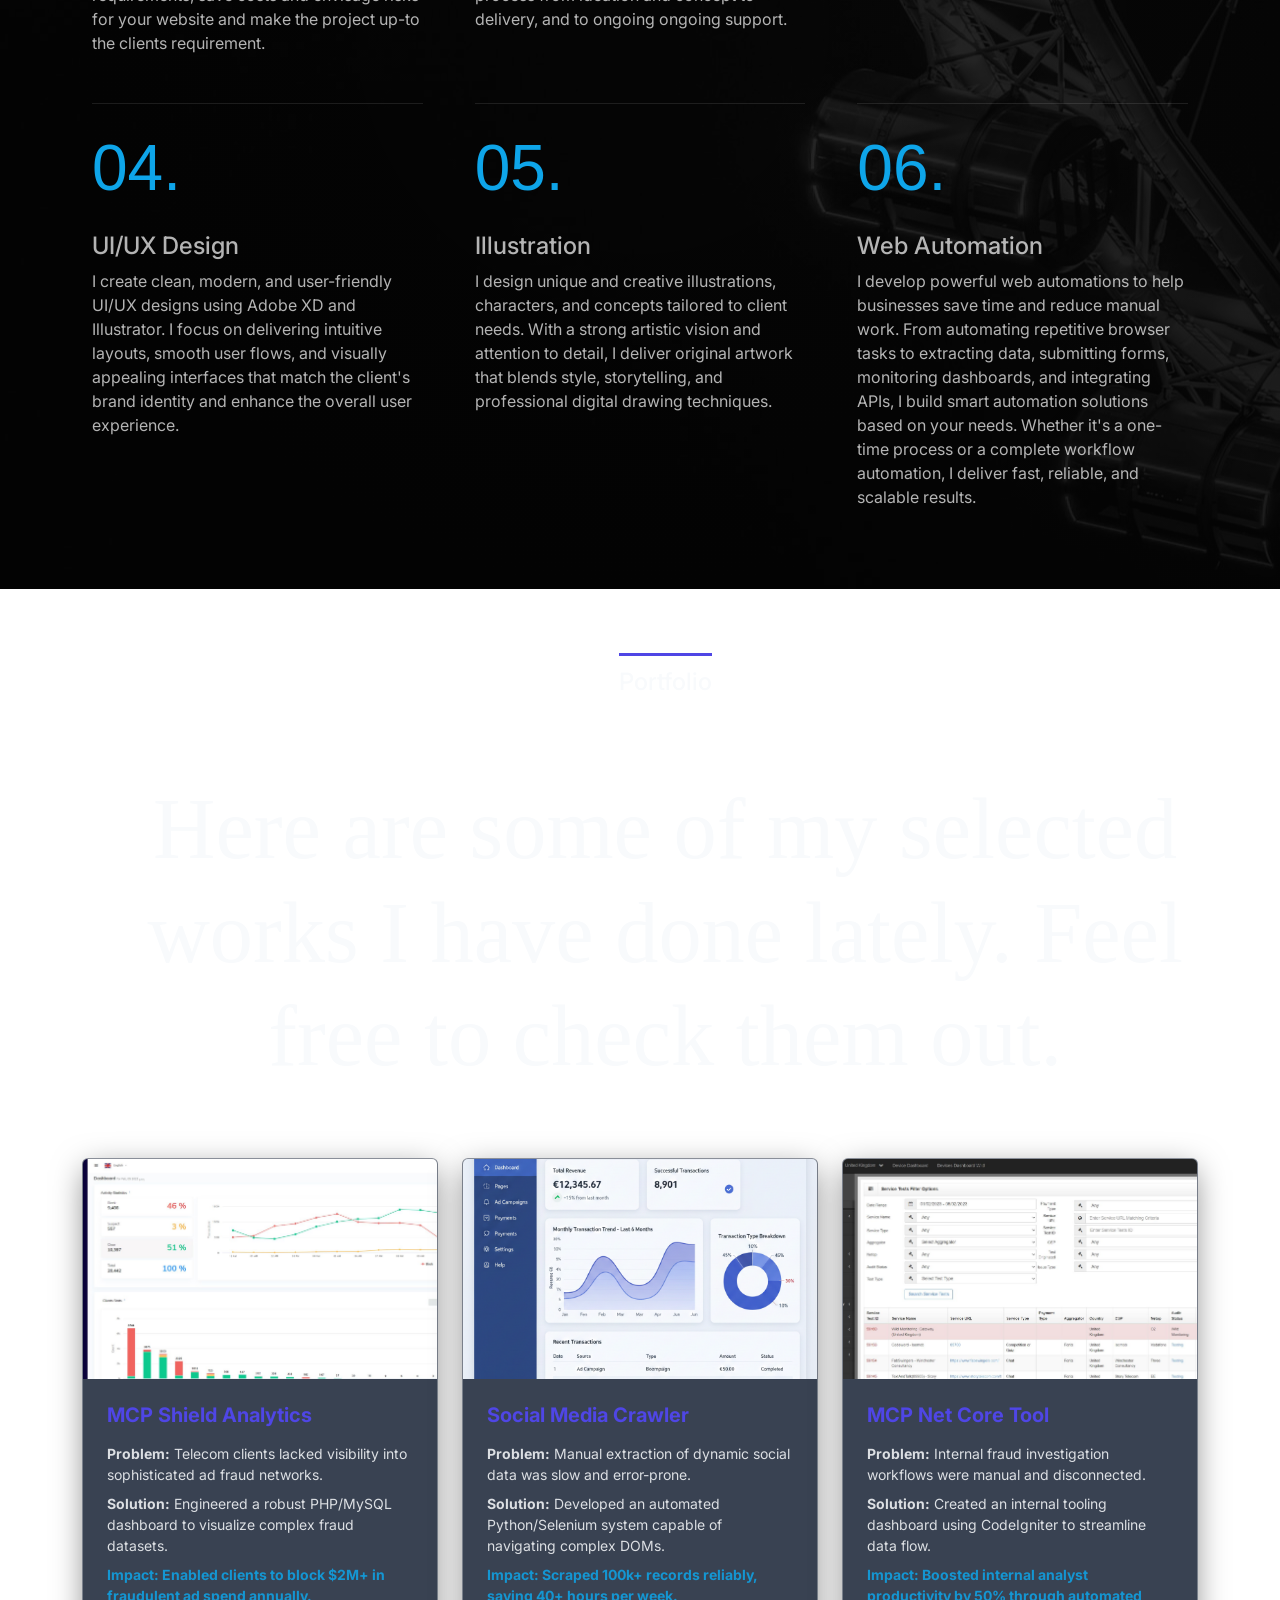
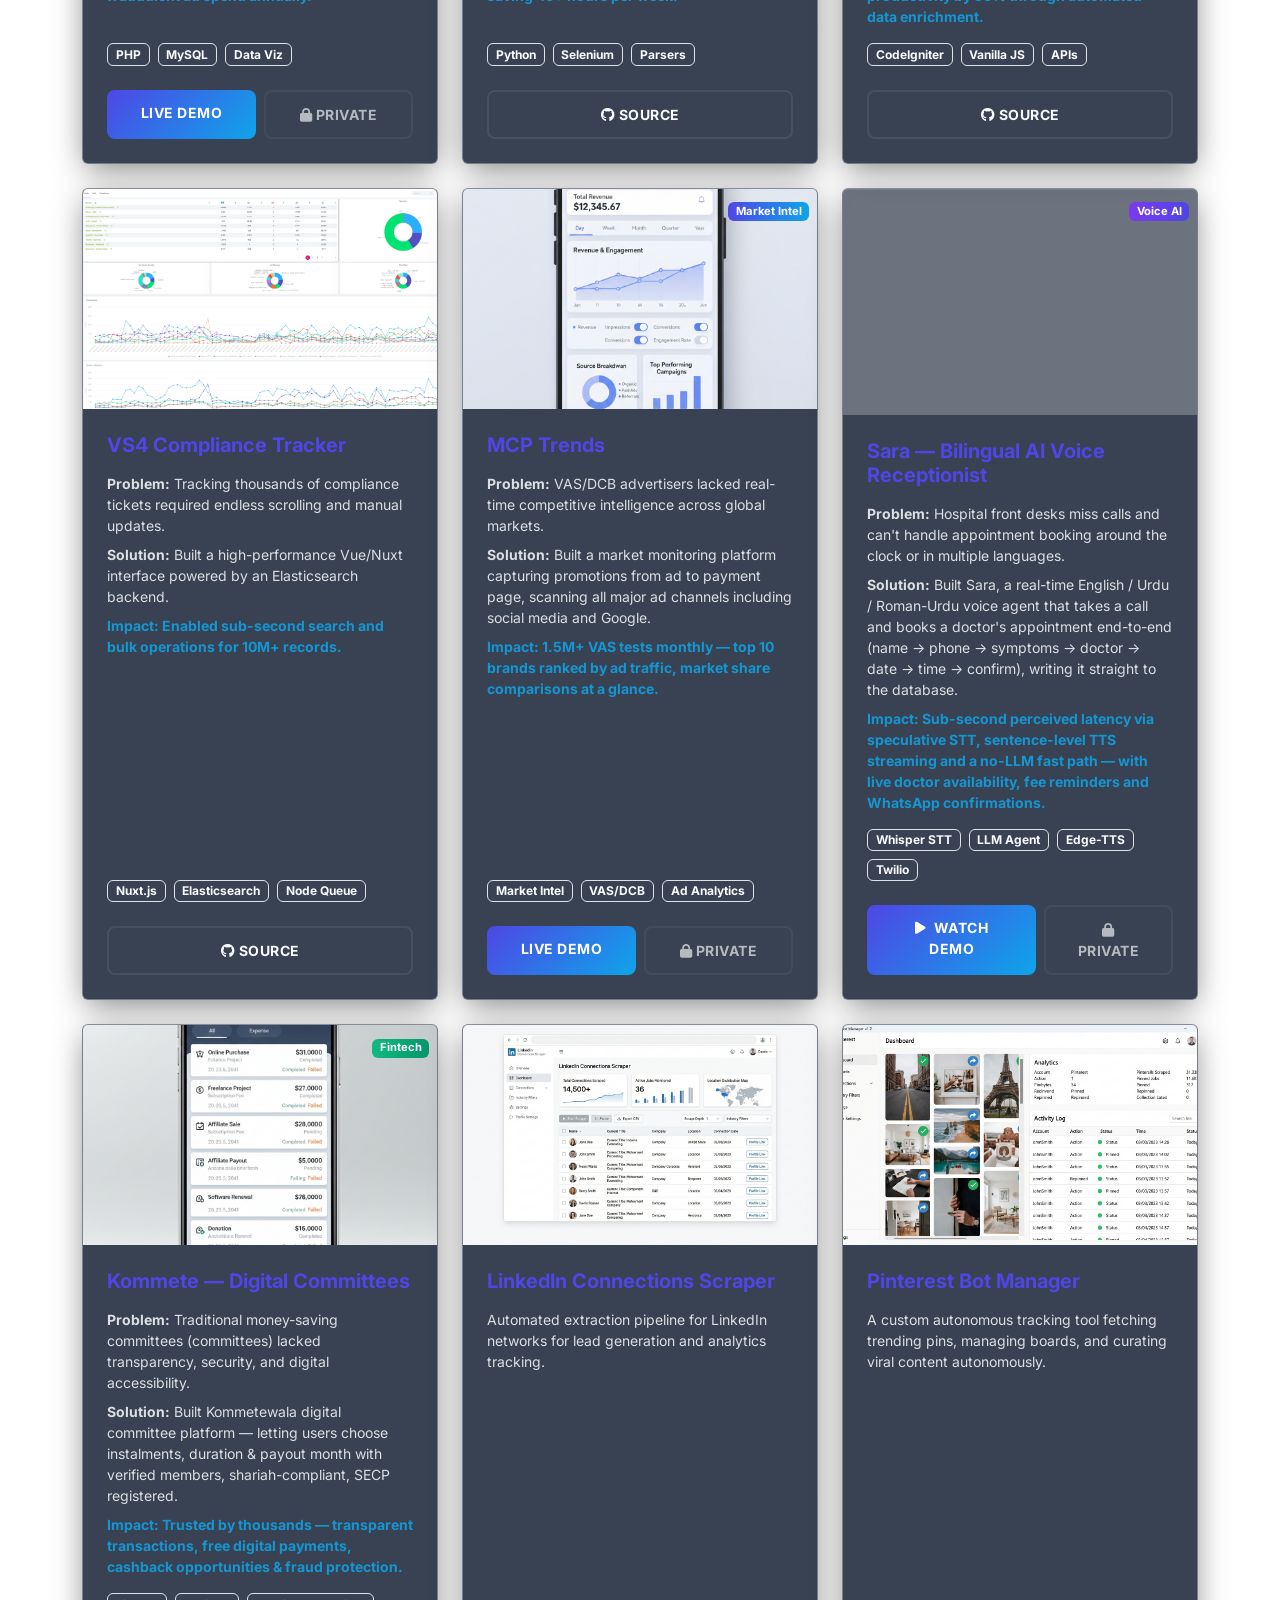
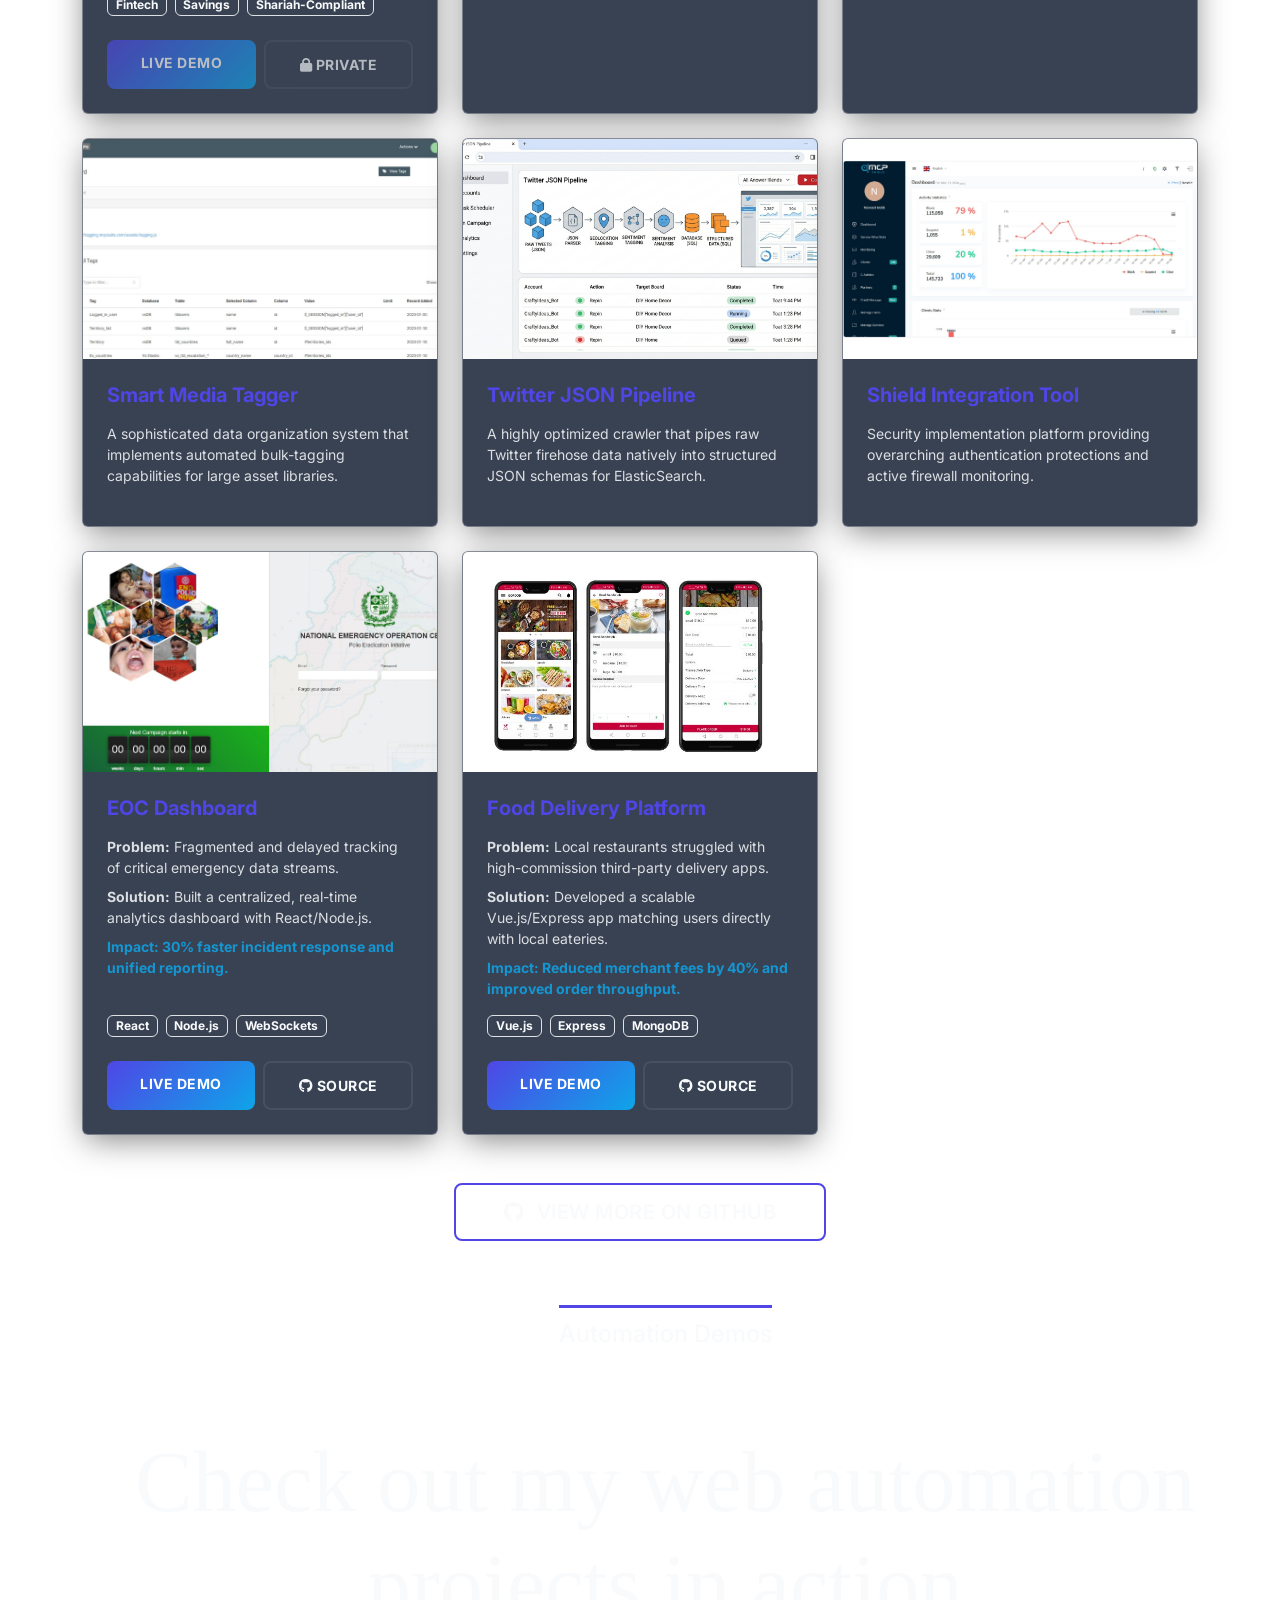
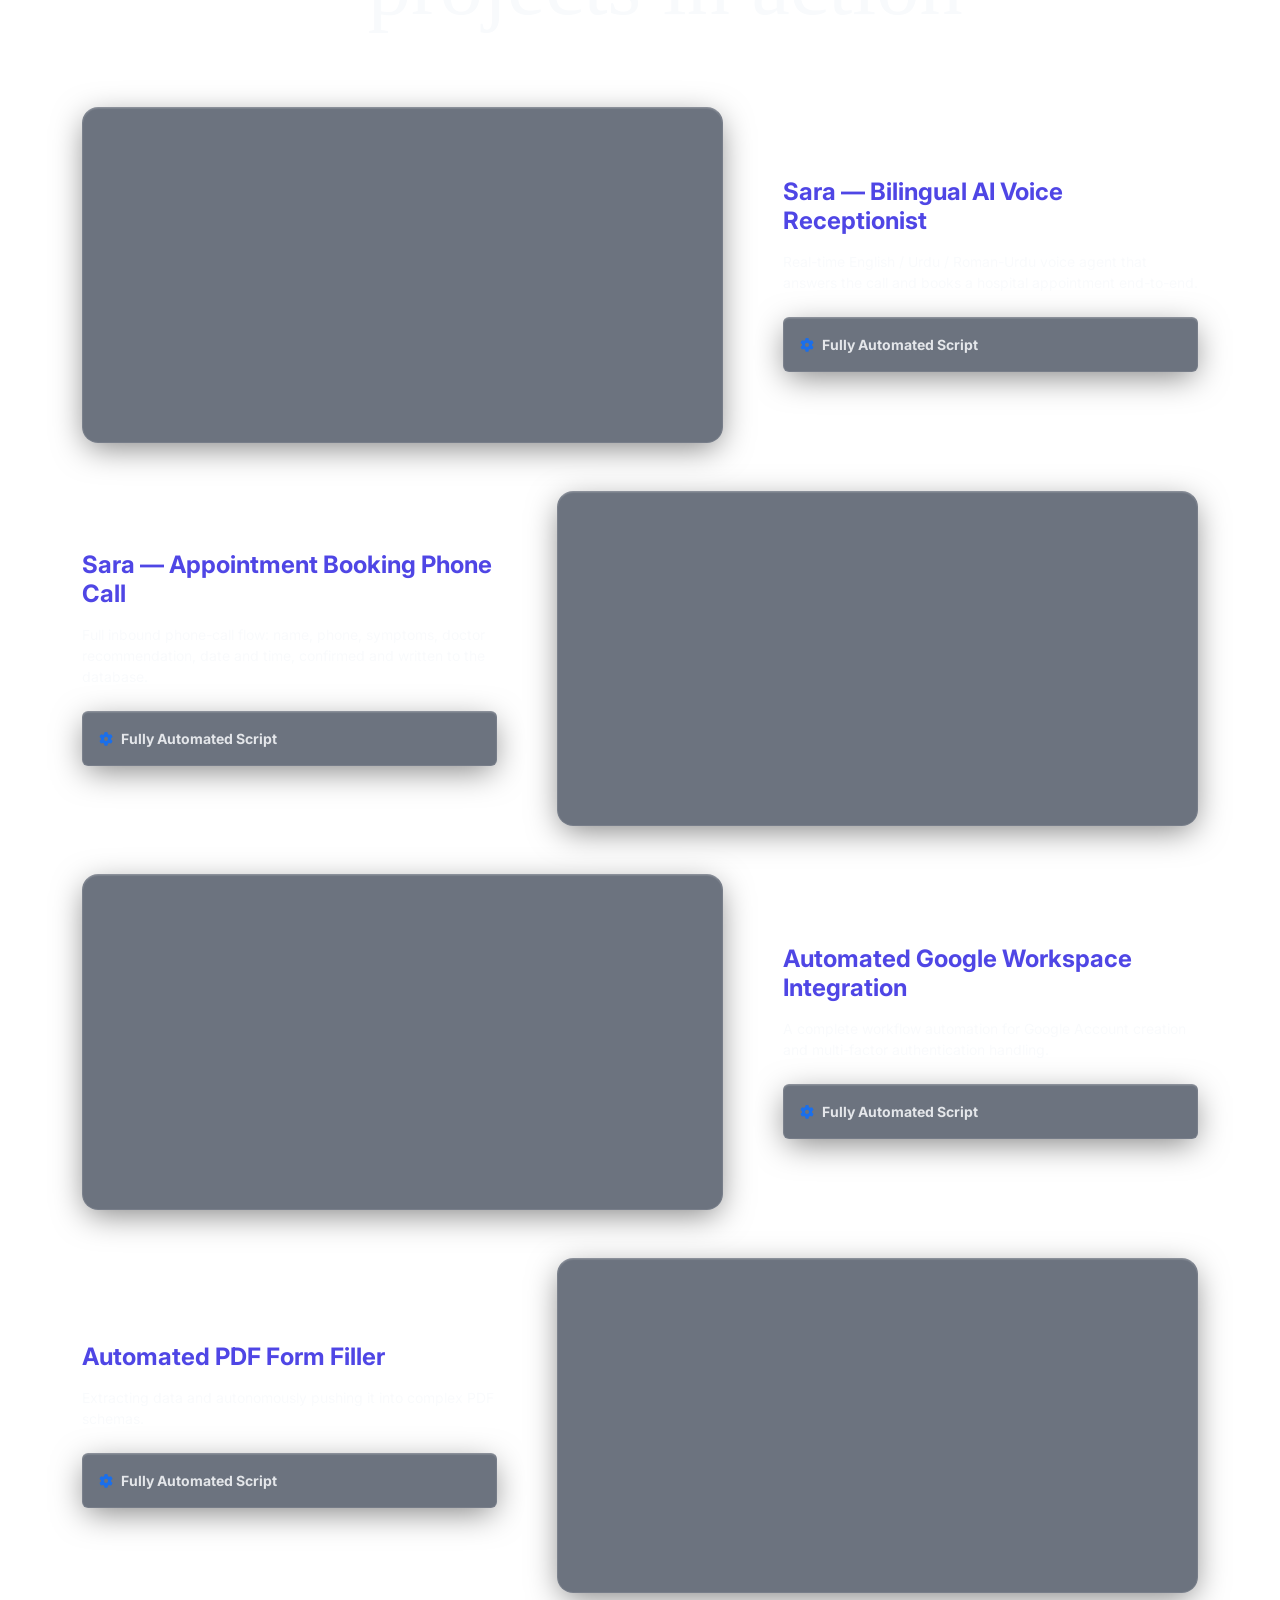
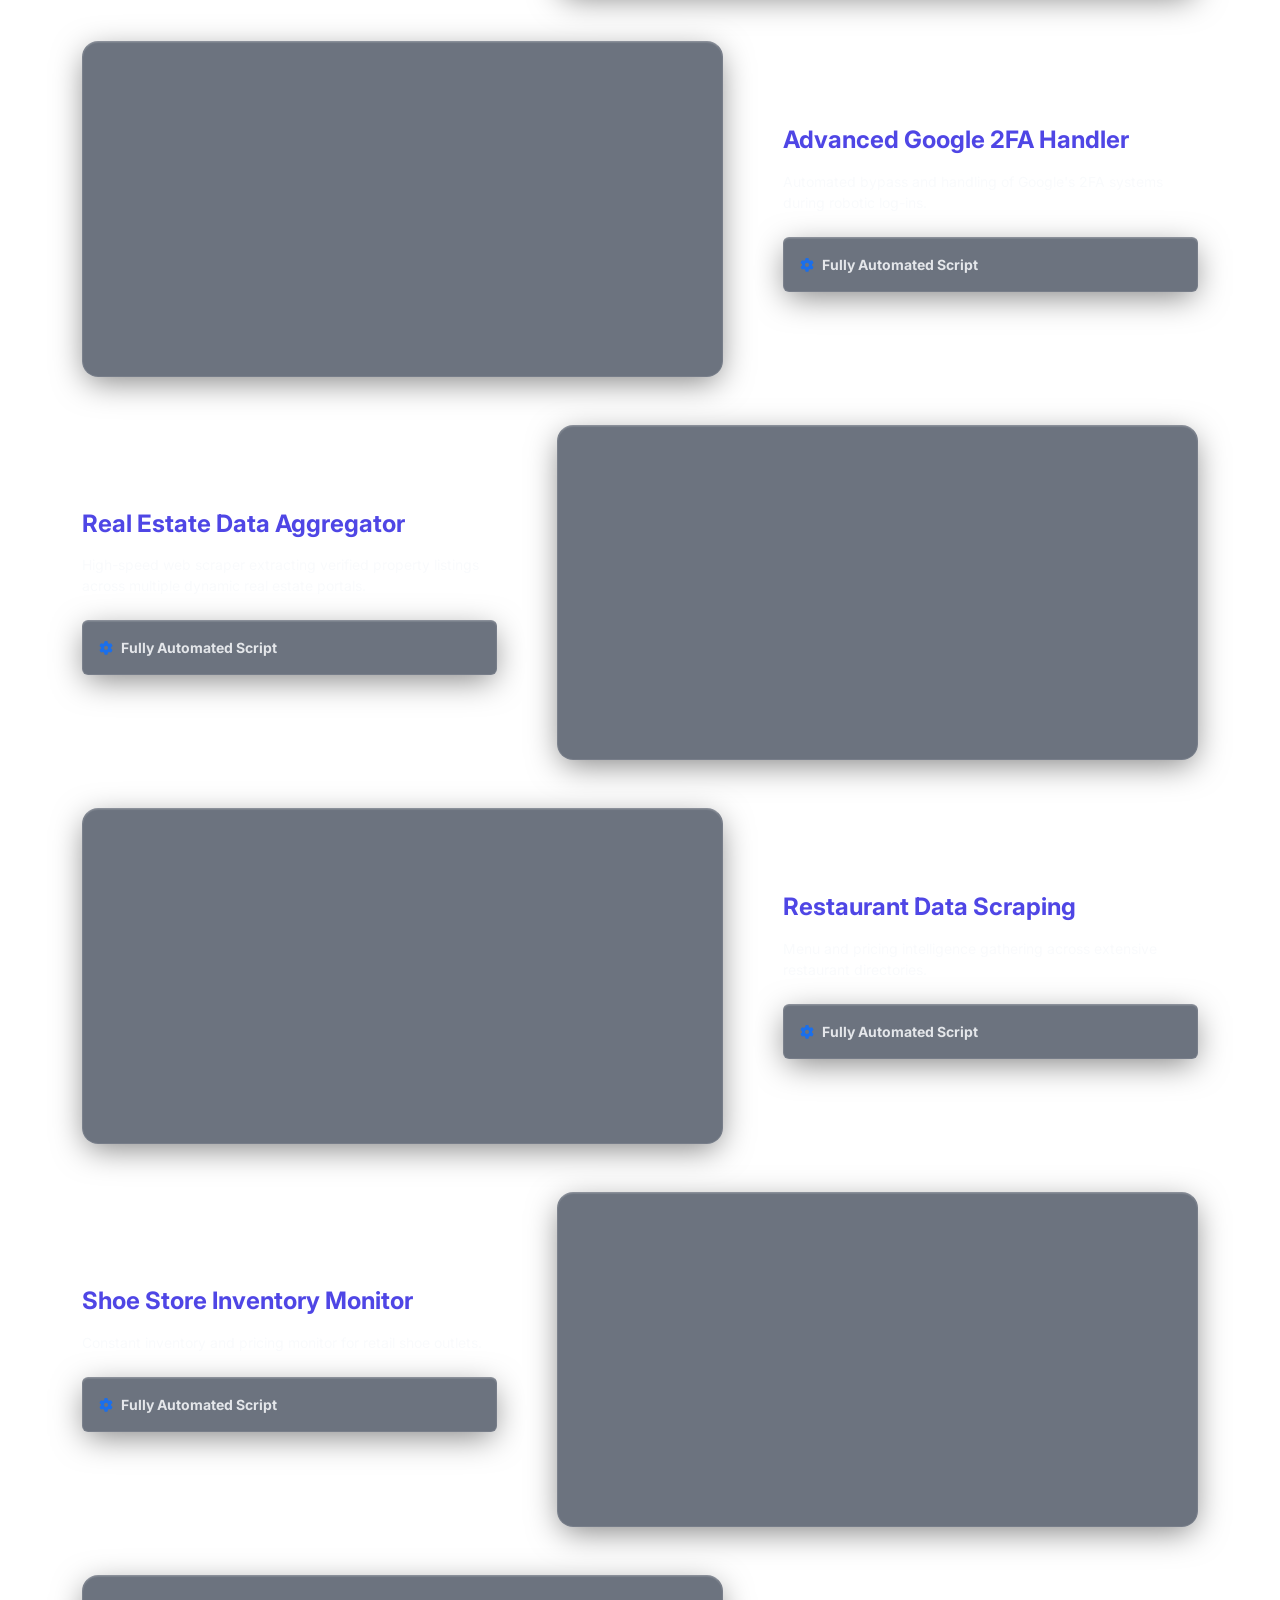
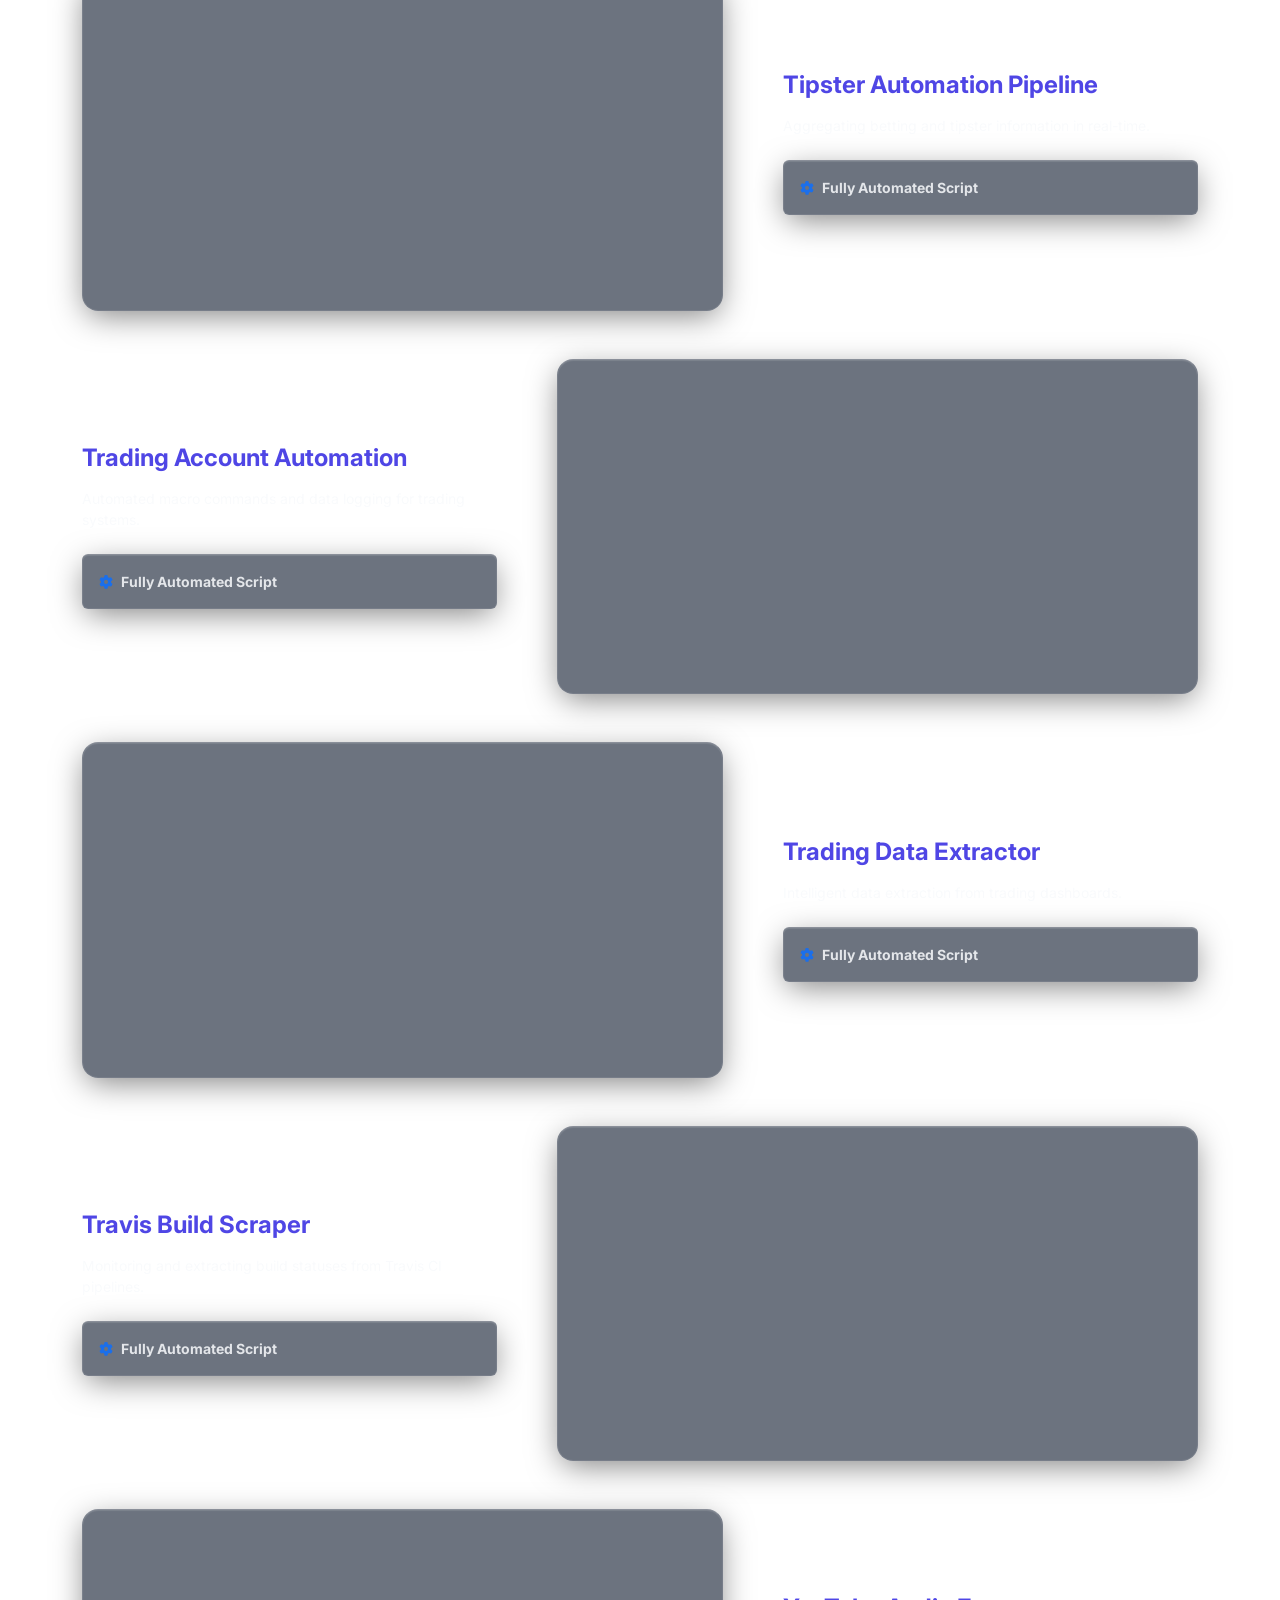
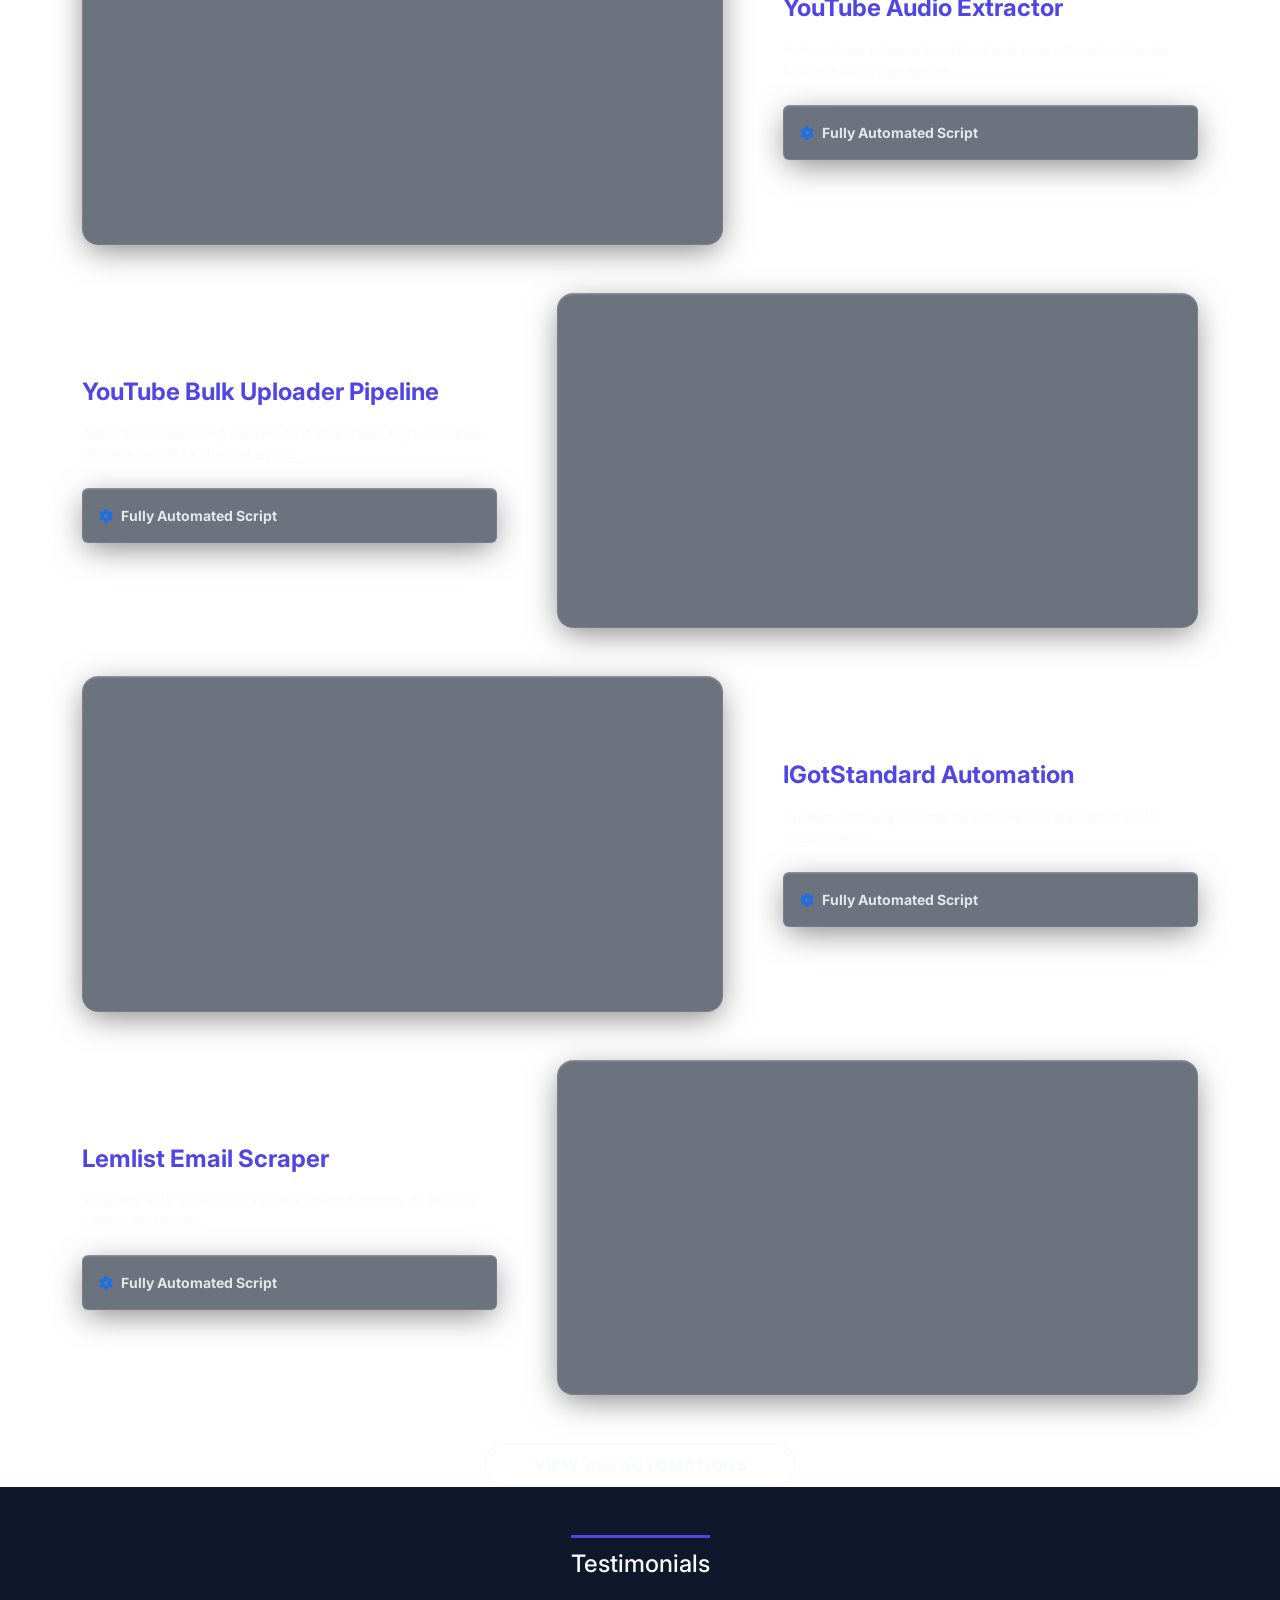
==== commit f7b350c7: "apoointment system added" ====
--- a/index.html
+++ b/index.html
@@ -830,8 +830,51 @@
                 </div>
             </div>
 
-            <!-- Project 8: Kommete (Oraan) -->
+            <!-- Project 8: Sara AI Voice Receptionist -->
             <div class="col-lg-4 col-md-6" data-aos="fade-up" data-aos-delay="300">
+                <div class="project-card rounded overflow-hidden h-100 d-flex flex-column glass-card" data-tilt
+                    data-tilt-max="5" data-tilt-speed="400" data-tilt-glare data-tilt-max-glare="0.2">
+                    <div class="project-img-wrapper position-relative overflow-hidden">
+                        <video src="./videos/AI_Receptionist_Urdu.mp4" class="img-fluid w-100 object-fit-cover"
+                            style="height: 220px;" autoplay muted loop playsinline controlslist="nodownload"></video>
+                        <div class="position-absolute top-0 end-0 m-2">
+                            <span class="badge"
+                                style="background: linear-gradient(90deg, #7C3AED, #4F46E5); font-size: 0.7rem;">Voice AI</span>
+                        </div>
+                    </div>
+                    <div class="project-info p-4 d-flex flex-column flex-grow-1">
+                        <h5 class="fw-bold mb-3" style="color: var(--primary-color);">Sara — Bilingual AI Voice Receptionist</h5>
+                        <div class="project-story small mb-3 flex-grow-1"
+                            style="color: var(--text-color); opacity: 0.9; line-height: 1.5;">
+                            <div class="mb-2"><strong>Problem:</strong> Hospital front desks miss calls and can't handle
+                                appointment booking around the clock or in multiple languages.</div>
+                            <div class="mb-2"><strong>Solution:</strong> Built Sara, a real-time English / Urdu / Roman-Urdu
+                                voice agent that takes a call and books a doctor's appointment end-to-end (name → phone →
+                                symptoms → doctor → date → time → confirm), writing it straight to the database.</div>
+                            <div class="fw-bold" style="color: var(--secondary-color);">Impact: Sub-second perceived
+                                latency via speculative STT, sentence-level TTS streaming and a no-LLM fast path — with
+                                live doctor availability, fee reminders and WhatsApp confirmations.</div>
+                        </div>
+                        <div class="d-flex flex-wrap gap-2 mb-4">
+                            <span class="badge border" style="color: var(--text-color);">Whisper STT</span>
+                            <span class="badge border" style="color: var(--text-color);">LLM Agent</span>
+                            <span class="badge border" style="color: var(--text-color);">Edge-TTS</span>
+                            <span class="badge border" style="color: var(--text-color);">Twilio</span>
+                        </div>
+                        <div class="d-flex gap-2 mt-auto">
+                            <a href="#" class="btn btn-primary btn-sm flex-grow-1 fw-bold"
+                                onclick="openVideoModal([{label:'Urdu (Web Demo)',src:'./videos/AI_Receptionist_Urdu.mp4'},{label:'English (Phone Call)',src:'./videos/Appointment_Booking_PhoneCall.mkv'}]); return false;">
+                                <i class="fas fa-play me-1"></i> Watch Demo</a>
+                            <a href="#" class="btn btn-outline border-2 btn-sm flex-grow-1 fw-bold disabled"
+                                style="color: var(--text-color); border-color: var(--border-color);"><i
+                                    class="fas fa-lock"></i> Private</a>
+                        </div>
+                    </div>
+                </div>
+            </div>
+
+            <!-- Project 9: Kommete (Oraan) -->
+            <div class="col-lg-4 col-md-6" data-aos="fade-up" data-aos-delay="100">
                 <div class="project-card rounded overflow-hidden h-100 d-flex flex-column glass-card" data-tilt
                     data-tilt-max="5" data-tilt-speed="400" data-tilt-glare data-tilt-max-glare="0.2">
                     <div class="project-img-wrapper position-relative overflow-hidden">
@@ -1108,9 +1151,66 @@
     <div id="videoModal" class="video-modal">
         <span class="close-modal">&times;</span>
         <div class="modal-content">
+            <div id="videoModalTabs" class="d-flex justify-content-center gap-2 mb-3 flex-wrap"></div>
             <video id="modalVideo" controls></video>
         </div>
     </div>
+    <script>
+        (function () {
+            const modal = document.getElementById('videoModal');
+            const modalVideo = document.getElementById('modalVideo');
+            const tabsWrap = document.getElementById('videoModalTabs');
+            if (!modal || !modalVideo) return;
+
+            function playSrc(src) {
+                modalVideo.src = src;
+                modalVideo.load();
+                const p = modalVideo.play();
+                if (p && p.catch) p.catch(() => { });
+            }
+
+            // Accepts a single src string, or an array of { label, src } for a language switcher.
+            window.openVideoModal = function (input) {
+                const items = typeof input === 'string' ? [{ label: '', src: input }] : input;
+                tabsWrap.innerHTML = '';
+                if (items.length > 1) {
+                    items.forEach((item, i) => {
+                        const btn = document.createElement('button');
+                        btn.className = 'btn btn-sm fw-bold ' + (i === 0 ? 'btn-primary' : 'btn-outline border-2');
+                        btn.style.color = i === 0 ? '' : 'var(--text-color)';
+                        btn.textContent = item.label;
+                        btn.addEventListener('click', () => {
+                            [...tabsWrap.children].forEach(c => {
+                                c.className = 'btn btn-sm fw-bold btn-outline border-2';
+                                c.style.color = 'var(--text-color)';
+                            });
+                            btn.className = 'btn btn-sm fw-bold btn-primary';
+                            btn.style.color = '';
+                            playSrc(item.src);
+                        });
+                        tabsWrap.appendChild(btn);
+                    });
+                }
+                modal.classList.add('show');
+                playSrc(items[0].src);
+            };
+
+            function closeVideoModal() {
+                modal.classList.remove('show');
+                modalVideo.pause();
+                modalVideo.removeAttribute('src');
+                modalVideo.load();
+            }
+
+            modal.querySelector('.close-modal').addEventListener('click', closeVideoModal);
+            modal.addEventListener('click', (e) => {
+                if (e.target === modal) closeVideoModal();
+            });
+            document.addEventListener('keydown', (e) => {
+                if (e.key === 'Escape' && modal.classList.contains('show')) closeVideoModal();
+            });
+        })();
+    </script>
 
     <!-- Testimonials Section -->
     <section class="py-5 bg-base" style="background-color: var(--bg-color);">
